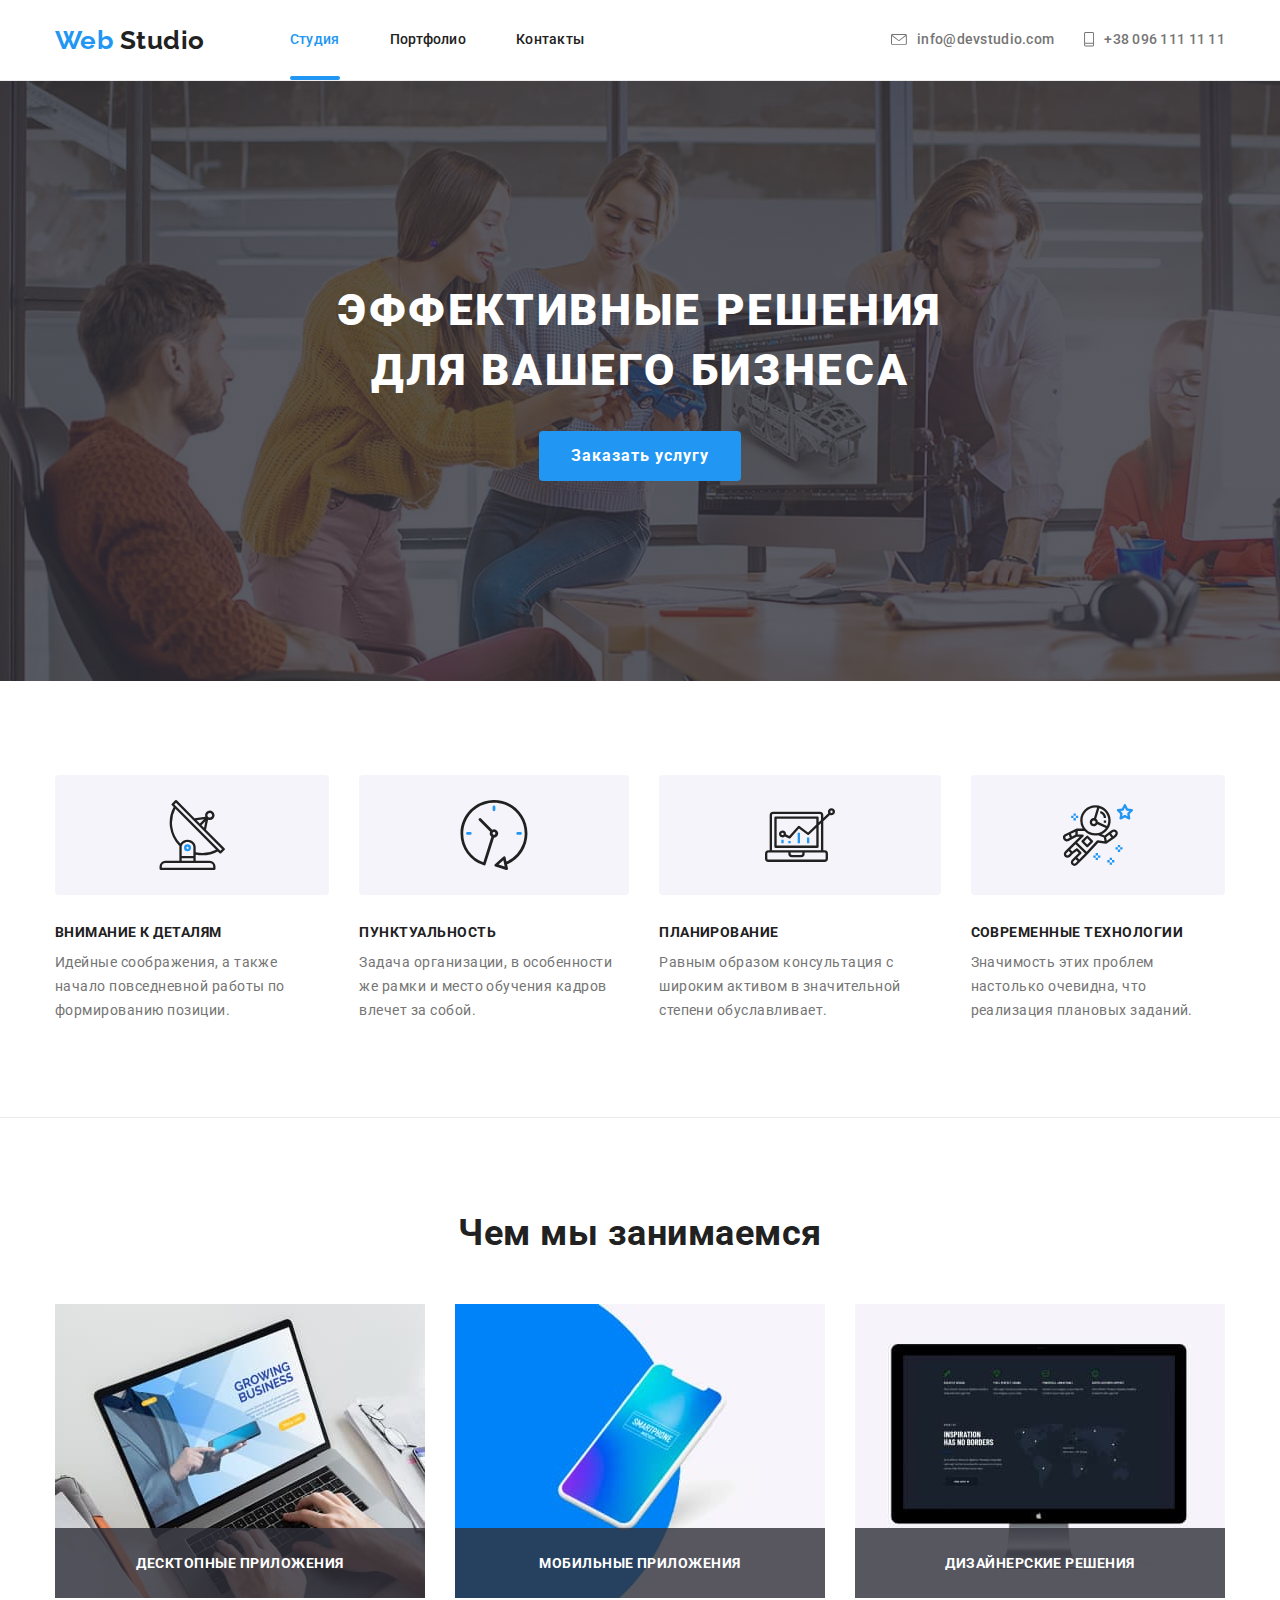
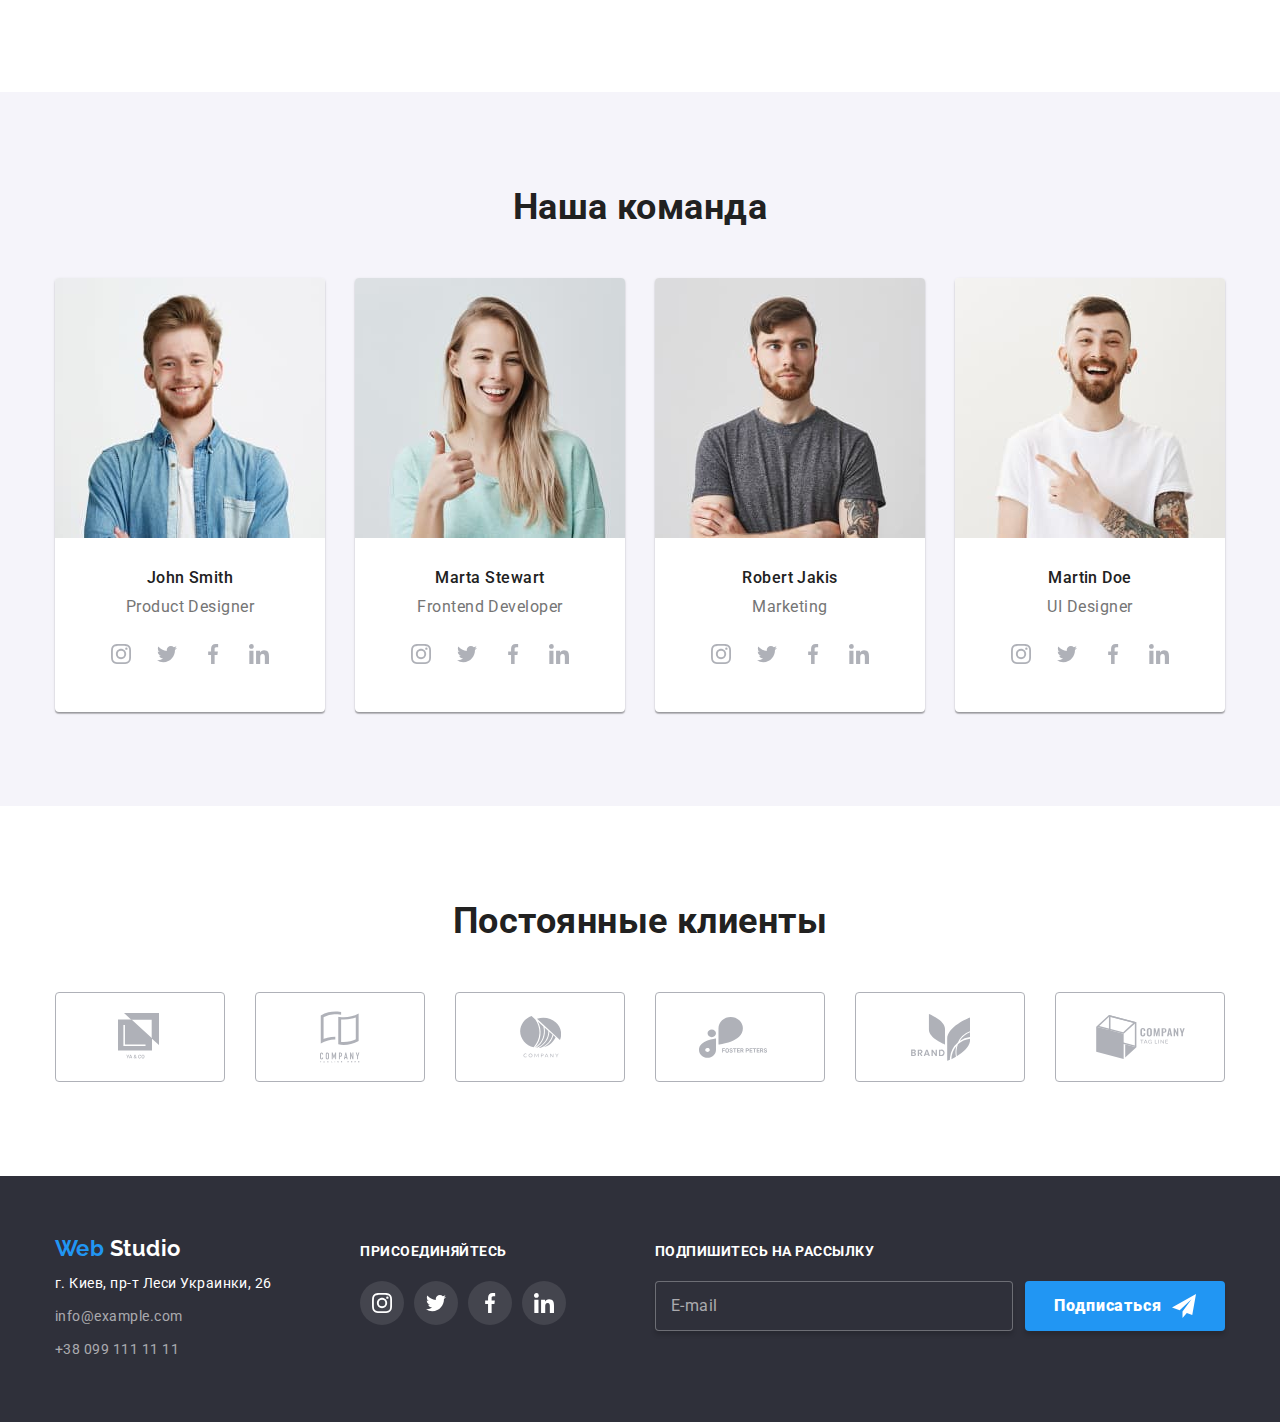
==== index.html @ 070f3ac2 "Клонирование ДЗ 7" ====
<!DOCTYPE html>
<html lang="en">
  <head>
    <meta charset="UTF-8" />
    <meta name="viewport" content="width=device-width, initial-scale=1.0" />
    <title>Студия</title>
    <link
      rel="stylesheet"
      href="https://fonts.googleapis.com/css2?family=Raleway:wght@700&family=Roboto:wght@400;500;700;900&display=swap"
    />
    <link
      rel="stylesheet"
      href="https://cdnjs.cloudflare.com/ajax/libs/modern-normalize/0.6.0/modern-normalize.min.css"
    />
    <link rel="stylesheet" href="./css/main.min.css" />
  </head>

  <body>
    <!-- Шапка сайта -->
    <header class="header-border">
      <div class="container header-links">
        <nav class="header-links">
          <a href="./index.html" class="logo-primery"
            ><span class="logo-web">Web</span> Studio</a
          >
          <ul class="site-nav">
            <li>
              <a href="./index.html" class="current">Студия</a>
            </li>
            <li>
              <a href="./portfolio.html">Портфолио</a>
            </li>
            <li>
              <a href="">Контакты</a>
            </li>
          </ul>
        </nav>
        <address class="main-addr">
          <ul class="main-addr-list">
            <li>
              <a href="mailto:info@devstudio.com">
                <svg width="16px" height="11px">
                  <use href="./img/sprite-svg.svg#email"></use>
                </svg>
                info@devstudio.com</a
              >
            </li>
            <li>
              <a href="tel:+380961111111">
                <svg width="10px" height="15px">
                  <use href="./img/sprite-svg.svg#phone"></use>
                </svg>
                +38 096 111 11 11</a
              >
            </li>
          </ul>
        </address>
      </div>
    </header>

    <!-- Основная инфа -->
    <main>
      <!-- Герой -->
      <section class="hero">
        <div class="container">
          <div class="hero-container">
            <h1 class="hero-title">эффективные решения для вашего бизнеса</h1>
            <button class="hero-button" data-modal-open>Заказать услугу</button>
            <div class="backdrop is-hidden" data-modal>
              <form class="modal">
                <div class="modal-section">
                  <h3 class="modal-title">
                    Оставьте свои данные, мы вам перезвоним
                  </h3>
                  <div class="form-field">
                    <input
                      type="text"
                      name="name"
                      id="name"
                      autocomplete="off"
                      placeholder=" "
                    />
                    <label for="name">Имя</label>
                    <svg width="18px" height="18px">
                      <use href="./img/sprite-svg.svg#name-input"></use>
                    </svg>
                  </div>
                  <div class="form-field">
                    <input
                      type="tel"
                      name="tel"
                      id="tel"
                      autocomplete="off"
                      placeholder=" "
                    />
                    <label for="tel">Телефон</label>
                    <svg width="18px" height="18px">
                      <use href="./img/sprite-svg.svg#phone-input"></use>
                    </svg>
                  </div>
                  <div class="form-field">
                    <input
                      type="email"
                      name="email"
                      id="email"
                      autocomplete="off"
                      placeholder=" "
                    />
                    <label for="email">Почта</label>
                    <svg width="18px" height="18px">
                      <use href="./img/sprite-svg.svg#email-input"></use>
                    </svg>
                  </div>
                  <div class="form-field-textarea">
                    <textarea
                      name="coments"
                      id="coments"
                      cols="30"
                      rows="5"
                      placeholder=" "
                    ></textarea>
                    <label for="coments">Комментарий</label>
                  </div>
                  <div class="form-field form-field-checkbox">
                    <input
                      type="checkbox"
                      name="policy"
                      id="policy"
                      placeholder=" "
                      class="visuallyhidden"
                    />
                    <label for="policy"
                      ><span></span>
                      <p>
                        Соглашаюсь с рассылкой и принимаю
                        <a href="">Условия договора</a>
                      </p>
                    </label>
                  </div>
                  <div class="submit-button-container">
                    <button type="submit">Отправить</button>
                  </div>
                  <div class="close" data-modal-close>
                    <svg width="11px" height="11px">
                      <use href="./img/sprite-svg.svg#close"></use>
                    </svg>
                  </div>
                </div>
              </form>
            </div>
          </div>
        </div>
      </section>

      <!-- Преимущества -->
      <section class="features">
        <div class="container">
          <h2 class="visuallyhidden">Преимущества</h2>
          <ul class="features-list">
            <li>
              <div class="features-blok">
                <svg width="66" height="70">
                  <use href="./img/sprite-svg.svg#vector1"></use>
                </svg>
              </div>
              <h3 class="features-title-h3">Внимание к деталям</h3>
              <p class="features-paragraph">
                Идейные соображения, а также начало повседневной работы по
                формированию позиции.
              </p>
            </li>
            <li>
              <div class="features-blok">
                <svg width="70" height="70">
                  <use href="./img/sprite-svg.svg#vector2"></use>
                </svg>
              </div>
              <h3 class="features-title-h3">Пунктуальность</h3>
              <p class="features-paragraph">
                Задача организации, в особенности же рамки и место обучения
                кадров влечет за собой.
              </p>
            </li>
            <li>
              <div class="features-blok">
                <svg width="70" height="70">
                  <use href="./img/sprite-svg.svg#vector3"></use>
                </svg>
              </div>
              <h3 class="features-title-h3">Планирование</h3>
              <p class="features-paragraph">
                Равным образом консультация с широким активом в значительной
                степени обуславливает.
              </p>
            </li>
            <li>
              <div class="features-blok">
                <svg width="70" height="70">
                  <use href="./img/sprite-svg.svg#vector4"></use>
                </svg>
              </div>
              <h3 class="features-title-h3">Современные технологии</h3>
              <p class="features-paragraph">
                Значимость этих проблем настолько очевидна, что реализация
                плановых заданий.
              </p>
            </li>
          </ul>
        </div>
      </section>

      <!-- Чем мы занимаемся -->
      <section class="our-work">
        <div class="container">
          <h2 class="our-work-title">Чем мы занимаемся</h2>
          <ul class="our-work-list">
            <li>
              <a href="" class="our-work-link"
                ><img
                  src="./img/img1.jpg"
                  alt="Картинка десктопных приложений"
                  width="370"
                  height="294"
                />
                <div class="our-work-description">
                  <p>Десктопные приложения</p>
                </div>
              </a>
            </li>
            <li>
              <a href="" class="our-work-link"
                ><img
                  src="./img/img2.jpg"
                  alt="Картинка мобильных приложений"
                  width="370"
                  height="294"
                />
                <div class="our-work-description">
                  <p>Мобильные приложения</p>
                </div>
              </a>
            </li>
            <li>
              <a href="" class="our-work-link"
                ><img
                  src="./img/img3.jpg"
                  alt="Картинка дизайнерских решений"
                  width="370"
                  height="294"
                />
                <div class="our-work-description">
                  <p>Дизайнерские решения</p>
                </div>
              </a>
            </li>
          </ul>
        </div>
      </section>

      <!-- Наша команда -->
      <section class="our-team">
        <div class="container">
          <h2 class="our-team-title">Наша команда</h2>
          <ul class="our-team-list">
            <li>
              <img
                class="our-team-foto"
                src="./img/john-smith.jpg"
                alt="John Smith foto"
                width="270"
                height="260"
              />
              <p class="our-team-name">John Smith</p>
              <p class="our-team-position">Product Designer</p>
              <ul class="social-networks">
                <div class="social-networks-container">
                  <li>
                    <a href="" aria-label="Ссылка на Instagram">
                      <svg width="20" height="20">
                        <use href="./img/sprite-svg.svg#instagram-logo"></use>
                      </svg>
                    </a>
                  </li>
                  <li>
                    <a href="" aria-label="Ссылка на Twitter">
                      <svg width="20" height="20">
                        <use href="./img/sprite-svg.svg#twitter-logo"></use>
                      </svg>
                    </a>
                  </li>
                  <li>
                    <a href="" aria-label="Ссылка на Facebook"
                      ><svg width="20" height="20">
                        <use href="./img/sprite-svg.svg#facebook-logo"></use>
                      </svg>
                    </a>
                  </li>
                  <li>
                    <a href="" aria-label="Ссылка на LinkedIn"
                      ><svg width="20" height="20">
                        <use href="./img/sprite-svg.svg#linkedin-logo"></use>
                      </svg>
                    </a>
                  </li>
                </div>
              </ul>
            </li>
            <li>
              <img
                class="our-team-foto"
                src="./img/marta-stewart.jpg"
                alt="Marta Stewart foto"
                width="270"
                height="260"
              />
              <p class="our-team-name">Marta Stewart</p>
              <p class="our-team-position">Frontend Developer</p>
              <ul class="social-networks">
                <div class="social-networks-container">
                  <li>
                    <a href="" aria-label="Ссылка на Instagram">
                      <svg width="20" height="20">
                        <use href="./img/sprite-svg.svg#instagram-logo"></use>
                      </svg>
                    </a>
                  </li>
                  <li>
                    <a href="" aria-label="Ссылка на Twitter">
                      <svg width="20" height="20">
                        <use href="./img/sprite-svg.svg#twitter-logo"></use>
                      </svg>
                    </a>
                  </li>
                  <li>
                    <a href="" aria-label="Ссылка на Facebook"
                      ><svg width="20" height="20">
                        <use href="./img/sprite-svg.svg#facebook-logo"></use>
                      </svg>
                    </a>
                  </li>
                  <li>
                    <a href="" aria-label="Ссылка на LinkedIn"
                      ><svg width="20" height="20">
                        <use href="./img/sprite-svg.svg#linkedin-logo"></use>
                      </svg>
                    </a>
                  </li>
                </div>
              </ul>
            </li>
            <li>
              <img
                class="our-team-foto"
                src="./img/robert-jakis.jpg"
                alt="Robert Jakis foto"
                width="270"
                height="260"
              />
              <p class="our-team-name">Robert Jakis</p>
              <p class="our-team-position">Marketing</p>
              <ul class="social-networks">
                <div class="social-networks-container">
                  <li>
                    <a href="" aria-label="Ссылка на Instagram">
                      <svg width="20" height="20">
                        <use href="./img/sprite-svg.svg#instagram-logo"></use>
                      </svg>
                    </a>
                  </li>
                  <li>
                    <a href="" aria-label="Ссылка на Twitter">
                      <svg width="20" height="20">
                        <use href="./img/sprite-svg.svg#twitter-logo"></use>
                      </svg>
                    </a>
                  </li>
                  <li>
                    <a href="" aria-label="Ссылка на Facebook"
                      ><svg width="20" height="20">
                        <use href="./img/sprite-svg.svg#facebook-logo"></use>
                      </svg>
                    </a>
                  </li>
                  <li>
                    <a href="" aria-label="Ссылка на LinkedIn"
                      ><svg width="20" height="20">
                        <use href="./img/sprite-svg.svg#linkedin-logo"></use>
                      </svg>
                    </a>
                  </li>
                </div>
              </ul>
            </li>
            <li>
              <img
                class="our-team-foto"
                src="./img/martin-doe.jpg"
                alt="Martin Doe foto"
                width="270"
                height="260"
              />
              <p class="our-team-name">Martin Doe</p>
              <p class="our-team-position">UI Designer</p>
              <ul class="social-networks">
                <div class="social-networks-container">
                  <li>
                    <a href="" aria-label="Ссылка на Instagram">
                      <svg width="20" height="20">
                        <use href="./img/sprite-svg.svg#instagram-logo"></use>
                      </svg>
                    </a>
                  </li>
                  <li>
                    <a href="" aria-label="Ссылка на Twitter">
                      <svg width="20" height="20">
                        <use href="./img/sprite-svg.svg#twitter-logo"></use>
                      </svg>
                    </a>
                  </li>
                  <li>
                    <a href="" aria-label="Ссылка на Facebook"
                      ><svg width="20" height="20">
                        <use href="./img/sprite-svg.svg#facebook-logo"></use>
                      </svg>
                    </a>
                  </li>
                  <li>
                    <a href="" aria-label="Ссылка на LinkedIn"
                      ><svg width="20" height="20">
                        <use href="./img/sprite-svg.svg#linkedin-logo"></use>
                      </svg>
                    </a>
                  </li>
                </div>
              </ul>
            </li>
          </ul>
        </div>
      </section>

      <!-- Постоянные клиенты -->
      <section class="clients">
        <div class="container">
          <h2 class="clients-title">Постоянные клиенты</h2>
          <ul class="clients-list">
            <li>
              <a href="">
                <svg width="45" height="48">
                  <use href="./img/sprite-svg.svg#logo1"></use>
                </svg>
              </a>
            </li>

            <li>
              <a href="">
                <svg width="40" height="52">
                  <use href="./img/sprite-svg.svg#logo2"></use>
                </svg>
              </a>
            </li>

            <li>
              <a href="">
                <svg width="41" height="42">
                  <use href="./img/sprite-svg.svg#logo3"></use>
                </svg>
              </a>
            </li>

            <li>
              <a href="">
                <svg width="82" height="41">
                  <use href="./img/sprite-svg.svg#logo4"></use>
                </svg>
              </a>
            </li>

            <li>
              <a href="">
                <svg width="59" height="47">
                  <use href="./img/sprite-svg.svg#logo5"></use>
                </svg>
              </a>
            </li>

            <li>
              <a href="">
                <svg width="89" height="45">
                  <use href="./img/sprite-svg.svg#logo6"></use>
                </svg>
              </a>
            </li>
          </ul>
        </div>
      </section>
    </main>

    <!-- Футер сайта -->
    <footer>
      <div class="container">
        <div class="footer-container">
          <div>
            <a href="./index.html" class="logo-secondary logo-margin"
              ><span class="logo-web">Web</span> Studio</a
            >
            <address class="footer-address">
              <a
                href="https://goo.gl/maps/tPkDzDL7LACH9RPQ9"
                target="_blank"
                class="addr-map"
                >г. Киев, пр-т Леси Украинки, 26</a
              >
              <a href="mailto:info@example.com" class="addr-email"
                >info@example.com</a
              >
              <a href="tel:+380991111111" class="addr-phone"
                >+38 099 111 11 11</a
              >
            </address>
          </div>
          <div>
            <h3 class="follow-title">присоединяйтесь</h3>
            <ul class="social-networks">
              <div class="social-networks-links">
                <li>
                  <a href="" aria-label="Ссылка на Instagram">
                    <svg width="20" height="20">
                      <use href="./img/sprite-svg.svg#instagram-logo"></use>
                    </svg>
                  </a>
                </li>
                <li>
                  <a href="" aria-label="Ссылка на Twitter">
                    <svg width="20" height="20">
                      <use href="./img/sprite-svg.svg#twitter-logo"></use>
                    </svg>
                  </a>
                </li>
                <li>
                  <a href="" aria-label="Ссылка на Facebook"
                    ><svg width="20" height="20">
                      <use href="./img/sprite-svg.svg#facebook-logo"></use>
                    </svg>
                  </a>
                </li>
                <li>
                  <a href="" aria-label="Ссылка на LinkedIn"
                    ><svg width="20" height="20">
                      <use href="./img/sprite-svg.svg#linkedin-logo"></use>
                    </svg>
                  </a>
                </li>
              </div>
            </ul>
          </div>
          <div>
            <h3 class="follow-title">Подпишитесь на рассылку</h3>
            <form class="follow-container">
              <input
                type="email"
                name="follow-email"
                id="follow-email"
                class="enter-e-mail"
                placeholder=" "
              />
              <label for="follow-email">E-mail</label>
              <button type="submit" class="follow-button">
                <span class="follow-button-text">Подписаться</span>
                <svg width="24" height="24">
                  <use href="./img/sprite-svg.svg#sending"></use>
                </svg>
              </button>
            </form>
          </div>
        </div>
      </div>
    </footer>
    <script src="./js/modal.js"></script>
  </body>
</html>
---- css/main.min.css ----
.visuallyhidden{position:absolute;overflow:hidden;clip:rect(0 0 0 0);height:1px;width:1px;margin:-1px;padding:0;border:0}.site-nav,.main-addr-list,.form-field-checkbox p,.features-list,.features-paragraph,.our-work-list,.our-work-description p,.our-team-list,.social-networks,.clients-list,.projects-list,.project-type,.follow-button{margin:0px;padding:0px}body{background-color:#fff;color:#212121;font-family:Roboto,sans-serif;letter-spacing:0.03em}ul{list-style:none}a{display:block;text-decoration:none;color:#212121}img{display:block;max-width:100%;height:auto}h2{text-align:center;font-weight:700;font-size:36px;line-height:1.17}button{cursor:pointer}footer{padding:60px 0px 60px;background-color:#2f303a}.container{width:1200px;margin:0px auto;padding:0px 15px}.is-hidden{opacity:0;pointer-events:none}.current::after{content:'';display:block;margin-top:28px;height:4px;background-color:#2196f3;border-radius:2px}.footer-container{display:-webkit-box;display:-ms-flexbox;display:flex;-webkit-box-pack:justify;-ms-flex-pack:justify;justify-content:space-between;-webkit-box-align:baseline;-ms-flex-align:baseline;align-items:baseline}.header-border{border-bottom:1px solid #ececec}.header-links{display:-webkit-box;display:-ms-flexbox;display:flex;-webkit-box-align:center;-ms-flex-align:center;align-items:center}.logo-primery,.logo-secondary{font-family:Raleway,sans-serif;font-weight:700}.logo-primery{margin-right:85px;font-size:26px;line-height:1.19}.logo-secondary{font-size:22px;line-height:1.18;color:#fff}.logo-web{color:#2196f3}.logo-margin{display:inline-block;margin-bottom:10px}.site-nav{display:-webkit-box;display:-ms-flexbox;display:flex}.site-nav>li{padding:0px;font-weight:500;font-size:14px;line-height:1.14;letter-spacing:0.02em}.site-nav>li:not(:last-child){margin-right:50px}.site-nav a{-webkit-transition:color 250ms cubic-bezier(0.4, 0, 0.2, 1);transition:color 250ms cubic-bezier(0.4, 0, 0.2, 1)}.site-nav a:hover,.site-nav a:focus{color:#2196f3}.site-nav>li a{padding:32px 0px}.site-nav .current{padding-bottom:0px;color:#2196f3}.main-addr{margin-left:auto}.main-addr-list{display:-webkit-box;display:-ms-flexbox;display:flex}.main-addr-list li:not(:last-child){margin-right:30px}.main-addr a{display:-webkit-box;display:-ms-flexbox;display:flex;-webkit-box-align:center;-ms-flex-align:center;align-items:center;color:#757575;font-style:normal;font-weight:500;font-size:14px;line-height:1.14;letter-spacing:0.02em;-webkit-transition:color 250ms cubic-bezier(0.4, 0, 0.2, 1);transition:color 250ms cubic-bezier(0.4, 0, 0.2, 1)}.main-addr a:hover,.main-addr a:focus{color:#2196f3}.main-addr svg{margin-right:10px;fill:#757575;-webkit-transition:fill 250ms cubic-bezier(0.4, 0, 0.2, 1);transition:fill 250ms cubic-bezier(0.4, 0, 0.2, 1)}.main-addr a:hover>svg,.main-addr a:focus>svg{color:#2196f3;fill:#2196f3}.hero{max-width:1600px;height:600px;margin:0px auto;background-image:-webkit-gradient(linear, left top, left bottom, from(rgba(47,48,58,0.8)), to(rgba(47,48,58,0.8))),url(../img/hero.jpg);background-image:linear-gradient(rgba(47,48,58,0.8), rgba(47,48,58,0.8)),url(../img/hero.jpg);color:#fff}.hero-container{width:646px;margin:0px auto;padding:200px 0px;text-align:center}.hero-title{margin:0px 0px 30px;font-weight:900;font-size:44px;line-height:1.36;letter-spacing:0.06em;text-transform:uppercase}.hero-button{display:inline-block;min-width:200px;padding:10px 32px;border-style:none;background-color:#2196f3;border-radius:4px;color:#fff;font-weight:700;font-size:16px;line-height:1.87;letter-spacing:0.06em}.backdrop{position:fixed;top:0;left:0;z-index:999;width:100%;height:100%;background:rgba(0,0,0,0.2);-webkit-transition:opacity 250ms cubic-bezier(0.4, 0, 0.2, 1);transition:opacity 250ms cubic-bezier(0.4, 0, 0.2, 1)}.modal{position:absolute;top:50%;left:50%;-webkit-transform:translate(-50%, -50%) scale(1);transform:translate(-50%, -50%) scale(1);background:#fff;-webkit-box-shadow:0px 2px 1px rgba(0,0,0,0.2),0px 1px 1px rgba(0,0,0,0.14),0px 1px 3px rgba(0,0,0,0.12);box-shadow:0px 2px 1px rgba(0,0,0,0.2),0px 1px 1px rgba(0,0,0,0.14),0px 1px 3px rgba(0,0,0,0.12);border-radius:4px;font-size:14px;line-height:1.14;letter-spacing:0.01em;color:#757575;-webkit-transition:-webkit-transform 250ms cubic-bezier(0.4, 0, 0.2, 1);transition:-webkit-transform 250ms cubic-bezier(0.4, 0, 0.2, 1);transition:transform 250ms cubic-bezier(0.4, 0, 0.2, 1);transition:transform 250ms cubic-bezier(0.4, 0, 0.2, 1), -webkit-transform 250ms cubic-bezier(0.4, 0, 0.2, 1)}.backdrop.is-hidden .modal{-webkit-transform:translate(-50%, -50%) scale(2);transform:translate(-50%, -50%) scale(2)}.submit-button-container{display:-webkit-box;display:-ms-flexbox;display:flex;-webkit-box-pack:center;-ms-flex-pack:center;justify-content:center}.submit-button-container>button{width:200px;height:50px;padding:0px;background-color:#2196f3;border-style:none;-webkit-box-shadow:0px 4px 4px rgba(0,0,0,0.15);box-shadow:0px 4px 4px rgba(0,0,0,0.15);border-radius:4px;font-weight:700;font-size:16px;line-height:1.87;letter-spacing:0.06em;color:#fff;-webkit-transition:background-color 250ms cubic-bezier(0.4, 0, 0.2, 1);transition:background-color 250ms cubic-bezier(0.4, 0, 0.2, 1)}.submit-button-container>button:hover,.submit-button-container>button:focus{background-color:#188ce8}.close{position:absolute;top:8px;right:8px;display:-webkit-box;display:-ms-flexbox;display:flex;-webkit-box-pack:center;-ms-flex-pack:center;justify-content:center;-webkit-box-align:center;-ms-flex-align:center;align-items:center;width:30px;height:30px;background-color:#fff;border:1px solid rgba(0,0,0,0.1);border-radius:50%;cursor:pointer}.close svg{-webkit-transition:fill 250ms cubic-bezier(0.4, 0, 0.2, 1);transition:fill 250ms cubic-bezier(0.4, 0, 0.2, 1)}.close:hover svg,.close:focus svg{fill:#2196f3}.modal-section{padding:40px}.modal-title{margin:0px 0px 30px;font-weight:700;font-size:20px;line-height:23px;text-align:center;letter-spacing:0.03em;color:#212121}.form-field,.form-field-textarea{position:relative;margin-bottom:28px}.form-field input[type='text'],.form-field-textarea input[type='text'],.form-field input[type='tel'],.form-field-textarea input[type='tel'],.form-field input[type='email'],.form-field-textarea input[type='email'],.form-field textarea,.form-field-textarea textarea{width:100%;padding:12px 42px;border:1px solid rgba(33,33,33,0.2);border-radius:4px;outline:none;-webkit-transition:border-color 250ms cubic-bezier(0.4, 0, 0.2, 1);transition:border-color 250ms cubic-bezier(0.4, 0, 0.2, 1)}.form-field textarea,.form-field-textarea textarea{padding:12px 16px;resize:none}.form-field label[for='name'],.form-field-textarea label[for='name'],.form-field label[for='tel'],.form-field-textarea label[for='tel'],.form-field label[for='email'],.form-field-textarea label[for='email']{position:absolute;top:50%;left:42px;-webkit-transform:translateY(-50%);transform:translateY(-50%);-webkit-transition:color 250ms cubic-bezier(0.4, 0, 0.2, 1),font-size 250ms cubic-bezier(0.4, 0, 0.2, 1),line-height 250ms cubic-bezier(0.4, 0, 0.2, 1),-webkit-transform 250ms cubic-bezier(0.4, 0, 0.2, 1);transition:color 250ms cubic-bezier(0.4, 0, 0.2, 1),font-size 250ms cubic-bezier(0.4, 0, 0.2, 1),line-height 250ms cubic-bezier(0.4, 0, 0.2, 1),-webkit-transform 250ms cubic-bezier(0.4, 0, 0.2, 1);transition:transform 250ms cubic-bezier(0.4, 0, 0.2, 1),color 250ms cubic-bezier(0.4, 0, 0.2, 1),font-size 250ms cubic-bezier(0.4, 0, 0.2, 1),line-height 250ms cubic-bezier(0.4, 0, 0.2, 1);transition:transform 250ms cubic-bezier(0.4, 0, 0.2, 1),color 250ms cubic-bezier(0.4, 0, 0.2, 1),font-size 250ms cubic-bezier(0.4, 0, 0.2, 1),line-height 250ms cubic-bezier(0.4, 0, 0.2, 1),-webkit-transform 250ms cubic-bezier(0.4, 0, 0.2, 1);cursor:text}.form-field svg,.form-field-textarea svg{position:absolute;top:50%;left:16px;-webkit-transform:translateY(-50%);transform:translateY(-50%);fill:#212121;-webkit-transition:fill 250ms cubic-bezier(0.4, 0, 0.2, 1);transition:fill 250ms cubic-bezier(0.4, 0, 0.2, 1)}.form-field,.form-field-textarea{position:relative;margin-bottom:28px}.form-field input[type='text'],.form-field-textarea input[type='text'],.form-field input[type='tel'],.form-field-textarea input[type='tel'],.form-field input[type='email'],.form-field-textarea input[type='email'],.form-field textarea,.form-field-textarea textarea{width:100%;padding:12px 42px;border:1px solid rgba(33,33,33,0.2);border-radius:4px;outline:none;-webkit-transition:border-color 250ms cubic-bezier(0.4, 0, 0.2, 1);transition:border-color 250ms cubic-bezier(0.4, 0, 0.2, 1)}.form-field input[type='text']:focus,.form-field-textarea input[type='text']:focus,.form-field input[type='tel']:focus,.form-field-textarea input[type='tel']:focus,.form-field input[type='email']:focus,.form-field-textarea input[type='email']:focus,.form-field textarea:focus,.form-field-textarea textarea:focus{border-color:#2196f3}.form-field textarea,.form-field-textarea textarea{padding:12px 16px;resize:none}.form-field label[for='name'],.form-field-textarea label[for='name'],.form-field label[for='tel'],.form-field-textarea label[for='tel'],.form-field label[for='email'],.form-field-textarea label[for='email']{position:absolute;top:50%;left:42px;-webkit-transform:translateY(-50%);transform:translateY(-50%);-webkit-transition:color 250ms cubic-bezier(0.4, 0, 0.2, 1),font-size 250ms cubic-bezier(0.4, 0, 0.2, 1),line-height 250ms cubic-bezier(0.4, 0, 0.2, 1),-webkit-transform 250ms cubic-bezier(0.4, 0, 0.2, 1);transition:color 250ms cubic-bezier(0.4, 0, 0.2, 1),font-size 250ms cubic-bezier(0.4, 0, 0.2, 1),line-height 250ms cubic-bezier(0.4, 0, 0.2, 1),-webkit-transform 250ms cubic-bezier(0.4, 0, 0.2, 1);transition:transform 250ms cubic-bezier(0.4, 0, 0.2, 1),color 250ms cubic-bezier(0.4, 0, 0.2, 1),font-size 250ms cubic-bezier(0.4, 0, 0.2, 1),line-height 250ms cubic-bezier(0.4, 0, 0.2, 1);transition:transform 250ms cubic-bezier(0.4, 0, 0.2, 1),color 250ms cubic-bezier(0.4, 0, 0.2, 1),font-size 250ms cubic-bezier(0.4, 0, 0.2, 1),line-height 250ms cubic-bezier(0.4, 0, 0.2, 1),-webkit-transform 250ms cubic-bezier(0.4, 0, 0.2, 1);cursor:text}.form-field svg,.form-field-textarea svg{position:absolute;top:50%;left:16px;-webkit-transform:translateY(-50%);transform:translateY(-50%);fill:#212121;-webkit-transition:fill 250ms cubic-bezier(0.4, 0, 0.2, 1);transition:fill 250ms cubic-bezier(0.4, 0, 0.2, 1)}.form-field input:focus+label,.form-field-textarea input:focus+label,.form-field input:not(:placeholder-shown)+label,.form-field-textarea input:not(:placeholder-shown)+label{-webkit-transform:translate(-26px, -40px);transform:translate(-26px, -40px);font-size:12px;line-height:1.17;color:#2196f3;cursor:default}.form-field input:focus ~ svg,.form-field-textarea input:focus ~ svg,.form-field input:not(:placeholder-shown) ~ svg,.form-field-textarea input:not(:placeholder-shown) ~ svg{fill:#2196f3}.form-field-textarea{margin-bottom:20px}.form-field-textarea label{position:absolute;top:10px;left:16px;-webkit-transform:translateY(0px);transform:translateY(0px);-webkit-transition:-webkit-transform 250ms cubic-bezier(0.4, 0, 0.2, 1);transition:-webkit-transform 250ms cubic-bezier(0.4, 0, 0.2, 1);transition:transform 250ms cubic-bezier(0.4, 0, 0.2, 1);transition:transform 250ms cubic-bezier(0.4, 0, 0.2, 1), -webkit-transform 250ms cubic-bezier(0.4, 0, 0.2, 1);cursor:text}.form-field textarea:focus+label,.form-field-textarea textarea:focus+label,.form-field textarea:not(:placeholder-shown)+label,.form-field-textarea textarea:not(:placeholder-shown)+label{-webkit-transform:translateY(-30px);transform:translateY(-30px);font-size:12px;line-height:1.17;color:#2196f3;cursor:default}.form-field.form-field-checkbox label[for='policy'],.form-field-checkbox.form-field-textarea label[for='policy']{-webkit-transform:translate(0px, 0px);transform:translate(0px, 0px);display:-webkit-box;display:-ms-flexbox;display:flex;-webkit-box-align:center;-ms-flex-align:center;align-items:center;font-size:14px;line-height:1.71;letter-spacing:0.03em;color:#757575}.form-field-checkbox a{display:inline;text-decoration:underline;color:#2196f3}.form-field-checkbox span{width:15px;height:15px;margin-right:8px;border:2px solid black;border-radius:2px}.form-field-checkbox input:checked+label>span{background-color:#2196f3;background-image:url(../img/icon-check.svg);background-size:contain;background-origin:border-box;border-color:transparent}.features{padding:94px 0px;border-bottom:1px solid #ececec}.features-title-h3{margin:0px 0px 10px;font-weight:700;font-size:14px;line-height:1.14;text-transform:uppercase}.features-list{display:-webkit-box;display:-ms-flexbox;display:flex}.features-list li{width:calc((100%-30 * 3) / 4)}.features-list li:not(:last-child){margin-right:30px}.features-blok{display:-webkit-box;display:-ms-flexbox;display:flex;-webkit-box-pack:center;-ms-flex-pack:center;justify-content:center;-webkit-box-align:center;-ms-flex-align:center;align-items:center;height:120px;margin-bottom:30px;background:#f5f4fa;border-radius:4px}.features-paragraph{color:#757575;font-size:14px;line-height:1.71}.our-work{padding:94px 0px}.our-work-title{margin:0px 0px 50px}.our-work-list{display:-webkit-box;display:-ms-flexbox;display:flex}.our-work-list li{width:calc((100%-30 * 3) / 3)}.our-work-list li:not(:last-child){margin-right:30px}.our-work-link{position:relative;text-align:center}.our-work-description{position:absolute;bottom:0;display:-webkit-box;display:-ms-flexbox;display:flex;-webkit-box-pack:center;-ms-flex-pack:center;justify-content:center;-webkit-box-align:center;-ms-flex-align:center;align-items:center;width:370px;height:70px;background:rgba(47,48,58,0.8);color:#fff;font-weight:700;font-size:14px;text-transform:uppercase}.our-team{margin:0px;padding:94px 0px;background:#f5f4fa}.our-team .our-team-position{color:#757575;font-weight:400}.our-team p{font-weight:500;font-size:16px;line-height:1.19;text-align:center}.our-team-title{margin:0px 0px 50px;padding:0px}.our-team-list{display:-webkit-box;display:-ms-flexbox;display:flex}.our-team-list>li{width:calc((100%-30 * 3) / 4);padding-bottom:36px;background-color:#fff;-webkit-box-shadow:0px 2px 1px rgba(0,0,0,0.2),0px 1px 1px rgba(0,0,0,0.14),0px 1px 3px rgba(0,0,0,0.12);box-shadow:0px 2px 1px rgba(0,0,0,0.2),0px 1px 1px rgba(0,0,0,0.14),0px 1px 3px rgba(0,0,0,0.12);border-radius:4px;overflow:hidden}.our-team-list>li:not(:last-child){margin-right:30px}.our-team-foto{margin-bottom:30px}.our-team-name{margin:0px 0px 10px}.our-team-position{margin:0px 0px 16px}.social-networks svg{fill:#afb1b8;-webkit-transition:fill 250ms cubic-bezier(0.4, 0, 0.2, 1);transition:fill 250ms cubic-bezier(0.4, 0, 0.2, 1)}.social-networks a{-webkit-transition:background 250ms cubic-bezier(0.4, 0, 0.2, 1);transition:background 250ms cubic-bezier(0.4, 0, 0.2, 1)}.social-networks a:hover,.social-networks a:focus{background:#2196f3}.social-networks-container{display:-webkit-box;display:-ms-flexbox;display:flex;-webkit-box-pack:justify;-ms-flex-pack:justify;justify-content:space-between;margin:0px 44px}.social-networks-container a{display:-webkit-box;display:-ms-flexbox;display:flex;-webkit-box-pack:center;-ms-flex-pack:center;justify-content:center;-webkit-box-align:center;-ms-flex-align:center;align-items:center;width:44px;height:44px;background:#fff;border-radius:50%}.social-networks a:hover>svg,.social-networks a:focus>svg{fill:#fff}.clients{margin:0px;padding:94px 0px}.clients-title{margin:0px 0px 50px}.clients-list{display:-webkit-box;display:-ms-flexbox;display:flex}.clients-list li:not(:last-child){margin-right:30px}.clients-list a{display:-webkit-box;display:-ms-flexbox;display:flex;-webkit-box-pack:center;-ms-flex-pack:center;justify-content:center;-webkit-box-align:center;-ms-flex-align:center;align-items:center;width:170px;height:90px;border:1px solid #afb1b8;border-radius:4px;-webkit-transition:border 250ms cubic-bezier(0.4, 0, 0.2, 1);transition:border 250ms cubic-bezier(0.4, 0, 0.2, 1)}.clients-list a:hover,.clients-list a:focus{border:1px solid #2196f3}.clients-list svg{fill:#afb1b8;-webkit-transition:fill 250ms cubic-bezier(0.4, 0, 0.2, 1);transition:fill 250ms cubic-bezier(0.4, 0, 0.2, 1)}.clients-list a:hover>svg,.clients-list a:focus>svg{fill:#2196f3}.main-portofolio{padding:94px 0px}.projects-list{display:-webkit-box;display:-ms-flexbox;display:flex;-ms-flex-wrap:wrap;flex-wrap:wrap}.projects-list-item{display:-webkit-box;display:-ms-flexbox;display:flex;width:370px;-webkit-transition:all 250ms cubic-bezier(0.4, 0, 0.2, 1);transition:all 250ms cubic-bezier(0.4, 0, 0.2, 1)}.projects-list-item:hover,.projects-list-item:focus{-webkit-box-shadow:1px 4px 6px rgba(0,0,0,0.16),0px 4px 4px rgba(0,0,0,0.06),0px 1px 1px rgba(0,0,0,0.12);box-shadow:1px 4px 6px rgba(0,0,0,0.16),0px 4px 4px rgba(0,0,0,0.06),0px 1px 1px rgba(0,0,0,0.12);border-bottom-right-radius:5px;border-bottom-left-radius:5px}.projects-list-item:not(:nth-child(3n)){margin-right:30px}.projects-list-item:not(:nth-last-child(-n+3)){margin-bottom:30px}.projects-list-content{padding:20px 24px;border:1px solid #eeeeee;border-bottom-right-radius:5px;border-bottom-left-radius:5px;border-top:none}.project-title{margin:0px 0px 4px;font-weight:700;font-size:18px;line-height:2;letter-spacing:0.06em}.project-type{color:#757575;font-weight:400;font-size:16px;line-height:1.87}.overlay{position:relative;overflow:hidden}.project-description{position:absolute;display:-webkit-box;display:-ms-flexbox;display:flex;-webkit-box-pack:center;-ms-flex-pack:center;justify-content:center;-webkit-box-align:center;-ms-flex-align:center;align-items:center;width:370px;height:294px;margin:0px;padding:0px 24px;color:#fff;background:rgba(33,150,243,0.9);font-weight:400;font-size:18px;line-height:1.56;-webkit-transition:-webkit-transform 250ms cubic-bezier(0.4, 0, 0.2, 1);transition:-webkit-transform 250ms cubic-bezier(0.4, 0, 0.2, 1);transition:transform 250ms cubic-bezier(0.4, 0, 0.2, 1);transition:transform 250ms cubic-bezier(0.4, 0, 0.2, 1), -webkit-transform 250ms cubic-bezier(0.4, 0, 0.2, 1)}.projects-list-item:hover .project-description,.projects-list-item:focus .project-description{-webkit-transform:translateY(-100%);transform:translateY(-100%)}.button-list{display:-webkit-box;display:-ms-flexbox;display:flex;-webkit-box-pack:center;-ms-flex-pack:center;justify-content:center;margin:0px 0px 50px;padding:0px}.button-list li:not(:last-child){margin-right:8px}.portfolio-button{padding:6px 22px;color:#212121;font-weight:500;font-size:16px;line-height:1.63;border-radius:4px;border-width:0px;background-color:#f5f4fa;-webkit-transition:all 250ms cubic-bezier(0.4, 0, 0.2, 1);transition:all 250ms cubic-bezier(0.4, 0, 0.2, 1)}.portfolio-button:hover,.portfolio-button:focus{background-color:#2196f3;color:#fff}.follow-title{margin:0px 0px 21px;color:#fff;font-weight:700;font-size:14px;line-height:1.14;text-transform:uppercase}.follow-container{position:relative;display:-webkit-box;display:-ms-flexbox;display:flex;-webkit-box-align:center;-ms-flex-align:center;align-items:center}.follow-container label{position:absolute;left:16px;font-size:16px;line-height:1.25;letter-spacing:0.03em;color:rgba(255,255,255,0.6);cursor:text;-webkit-transition:color 250ms cubic-bezier(0.4, 0, 0.2, 1),-webkit-transform 250ms cubic-bezier(0.4, 0, 0.2, 1);transition:color 250ms cubic-bezier(0.4, 0, 0.2, 1),-webkit-transform 250ms cubic-bezier(0.4, 0, 0.2, 1);transition:transform 250ms cubic-bezier(0.4, 0, 0.2, 1),color 250ms cubic-bezier(0.4, 0, 0.2, 1);transition:transform 250ms cubic-bezier(0.4, 0, 0.2, 1),color 250ms cubic-bezier(0.4, 0, 0.2, 1),-webkit-transform 250ms cubic-bezier(0.4, 0, 0.2, 1)}.follow-container input{-webkit-transition:border-color 250ms cubic-bezier(0.4, 0, 0.2, 1);transition:border-color 250ms cubic-bezier(0.4, 0, 0.2, 1)}.follow-container input:focus{border-color:#2196f3;outline:none}.follow-container input:focus+label,.follow-container input:not(:placeholder-shown)+label{-webkit-transform:translateY(-35px);transform:translateY(-35px);color:#2196f3;cursor:default}.enter-e-mail{display:block;width:358px;height:50px;margin-right:12px;padding:15px 0px 15px 16px;background:#2f303a;border:1px solid rgba(255,255,255,0.3);-webkit-box-shadow:0px 4px 4px rgba(0,0,0,0.15);box-shadow:0px 4px 4px rgba(0,0,0,0.15);border-radius:4px;font-weight:400;font-size:16px;line-height:1.87;color:#fff}.follow-button{display:-webkit-box;display:-ms-flexbox;display:flex;-webkit-box-pack:center;-ms-flex-pack:center;justify-content:center;-webkit-box-align:center;-ms-flex-align:center;align-items:center;min-width:200px;height:50px;-webkit-box-shadow:0px 4px 4px rgba(0,0,0,0.15);box-shadow:0px 4px 4px rgba(0,0,0,0.15);border-radius:4px;border-width:0px;background-color:#2196f3;color:#fff;font-weight:900;font-size:16px;line-height:1.87;letter-spacing:0.06em}.follow-button-text{margin-right:10px}.social-networks-links{display:-webkit-box;display:-ms-flexbox;display:flex}.social-networks-links svg{fill:#fff}.social-networks-links a{display:-webkit-box;display:-ms-flexbox;display:flex;-webkit-box-pack:center;-ms-flex-pack:center;justify-content:center;-webkit-box-align:center;-ms-flex-align:center;align-items:center;width:44px;height:44px;background:rgba(255,255,255,0.1);border-radius:50%;-webkit-transition:background 250ms cubic-bezier(0.4, 0, 0.2, 1);transition:background 250ms cubic-bezier(0.4, 0, 0.2, 1)}.social-networks-links li:not(:last-child){margin-right:10px}.footer-address>a{font-style:normal;font-size:14px;line-height:1.71;color:rgba(255,255,255,0.6)}.footer-address>a:not(:last-child){margin-bottom:9px}.footer-address>.addr-map{color:#fff}
/*# sourceMappingURL=main.min.css.map */
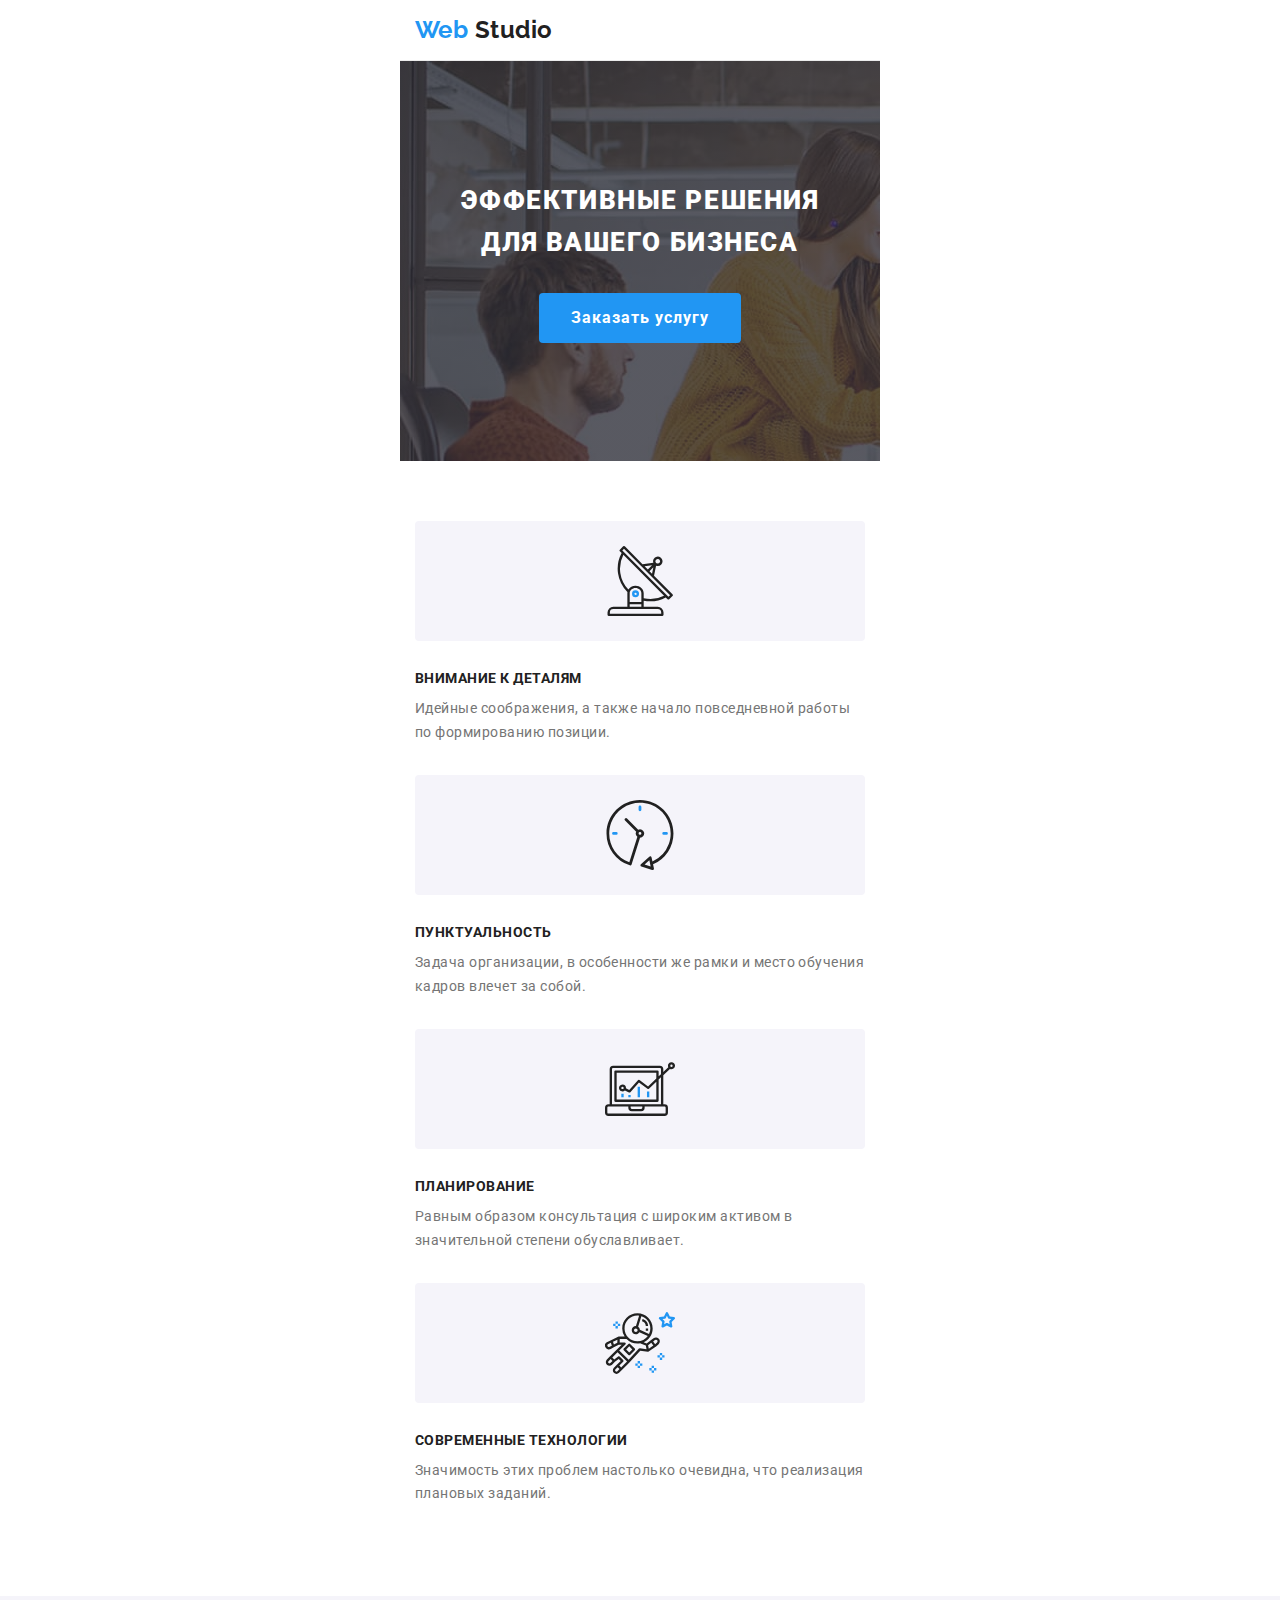
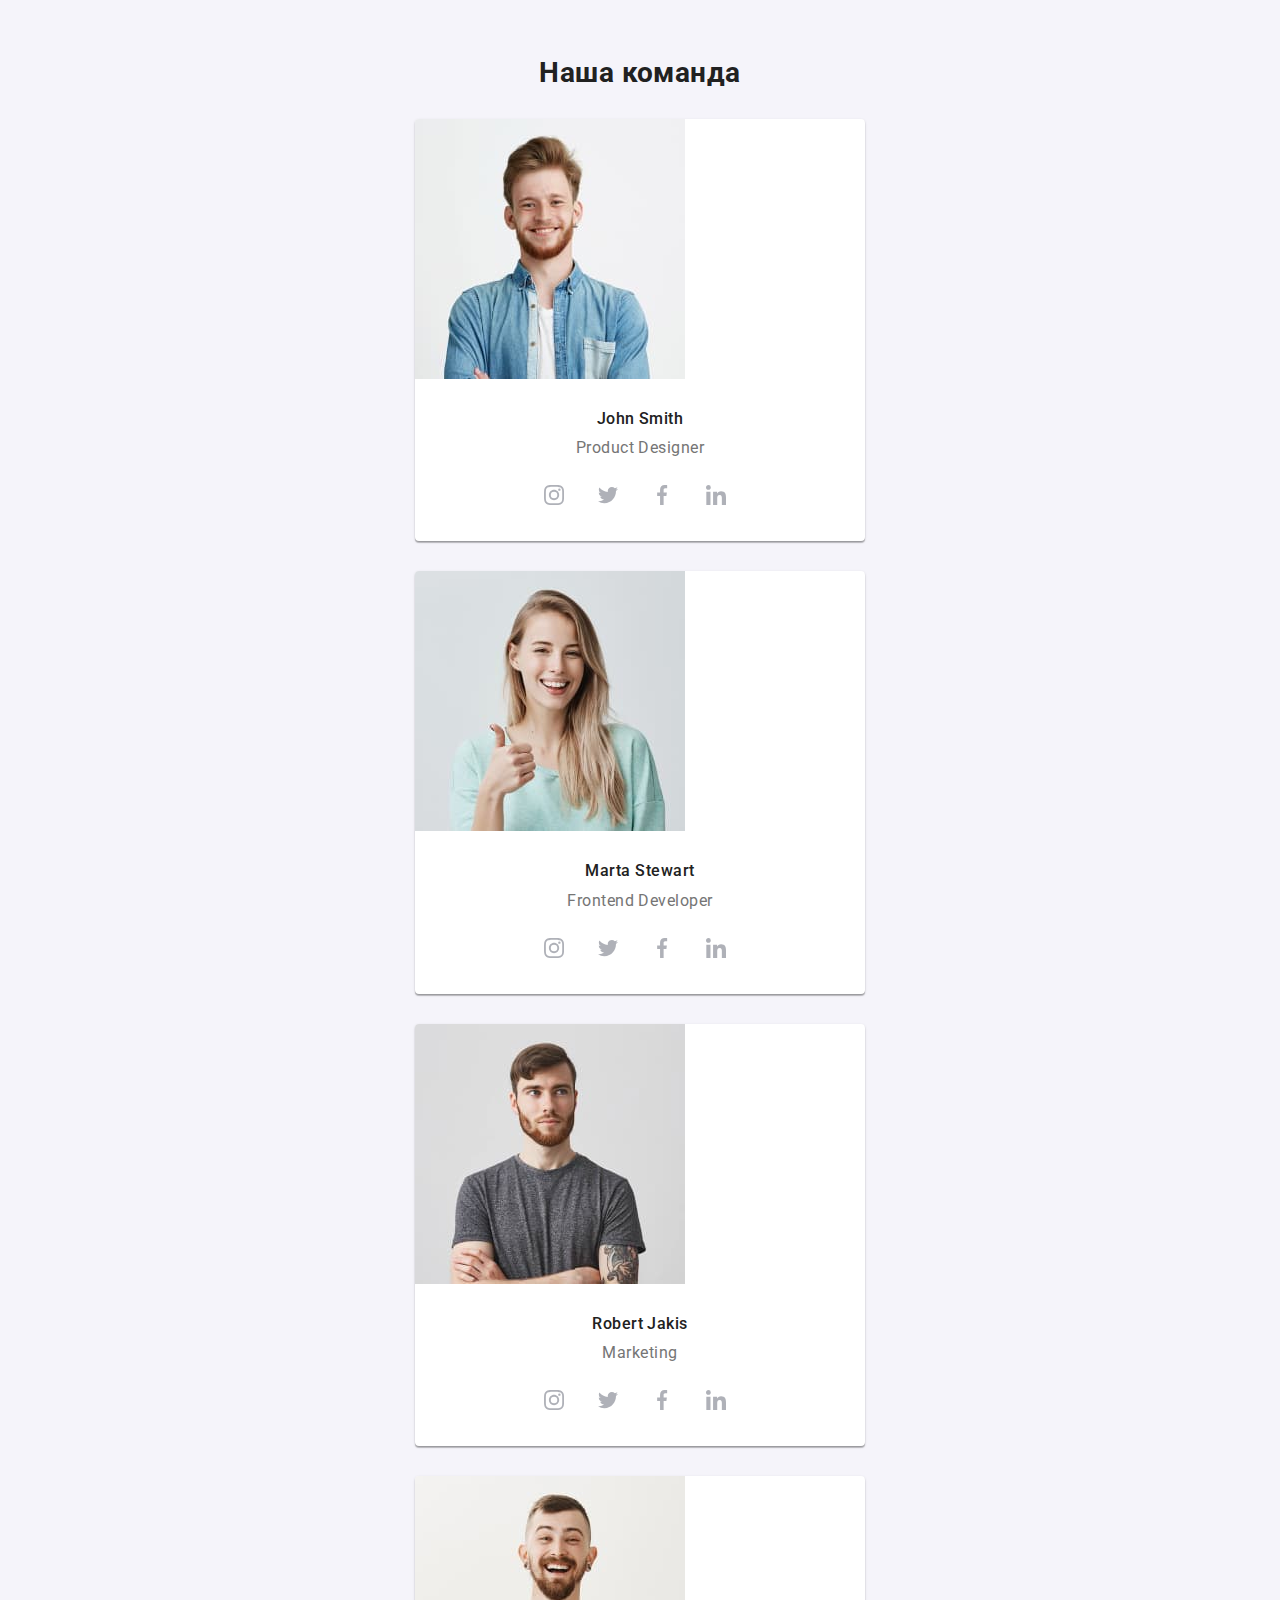
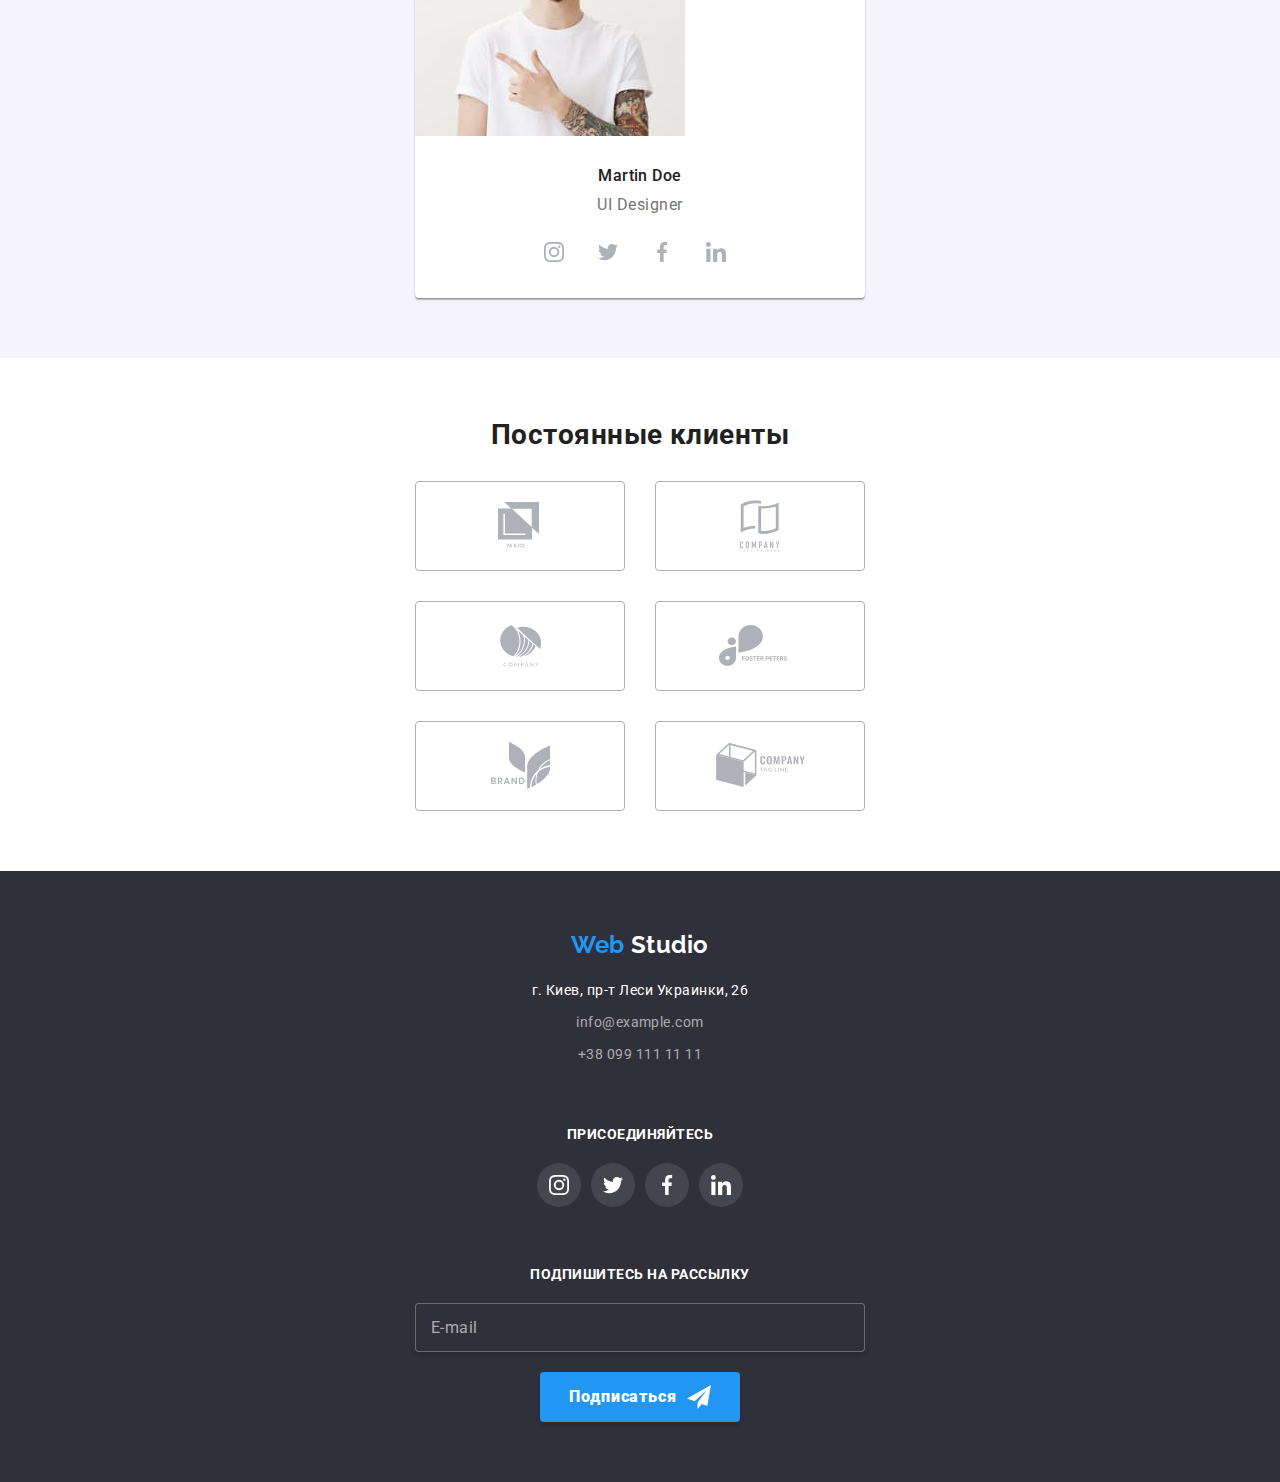
==== commit 4090e215: "Верстка под моб устройства" ====
--- a/index.html
+++ b/index.html
@@ -17,12 +17,12 @@
 
   <body>
     <!-- Шапка сайта -->
-    <header class="header-border">
+    <header>
       <div class="container header-links">
-        <nav class="header-links">
-          <a href="./index.html" class="logo-primery"
-            ><span class="logo-web">Web</span> Studio</a
-          >
+        <a href="./index.html" class="logo-primery"
+          ><span class="logo-web">Web</span> Studio</a
+        >
+        <nav class="header-links visuallyhidden">
           <ul class="site-nav">
             <li>
               <a href="./index.html" class="current">Студия</a>
@@ -34,27 +34,27 @@
               <a href="">Контакты</a>
             </li>
           </ul>
+          <address class="main-addr">
+            <ul class="main-addr-list">
+              <li>
+                <a href="mailto:info@devstudio.com">
+                  <svg width="16px" height="11px">
+                    <use href="./img/sprite-svg.svg#email"></use>
+                  </svg>
+                  info@devstudio.com</a
+                >
+              </li>
+              <li>
+                <a href="tel:+380961111111">
+                  <svg width="10px" height="15px">
+                    <use href="./img/sprite-svg.svg#phone"></use>
+                  </svg>
+                  +38 096 111 11 11</a
+                >
+              </li>
+            </ul>
+          </address>
         </nav>
-        <address class="main-addr">
-          <ul class="main-addr-list">
-            <li>
-              <a href="mailto:info@devstudio.com">
-                <svg width="16px" height="11px">
-                  <use href="./img/sprite-svg.svg#email"></use>
-                </svg>
-                info@devstudio.com</a
-              >
-            </li>
-            <li>
-              <a href="tel:+380961111111">
-                <svg width="10px" height="15px">
-                  <use href="./img/sprite-svg.svg#phone"></use>
-                </svg>
-                +38 096 111 11 11</a
-              >
-            </li>
-          </ul>
-        </address>
       </div>
     </header>
 
@@ -66,88 +66,6 @@
           <div class="hero-container">
             <h1 class="hero-title">эффективные решения для вашего бизнеса</h1>
             <button class="hero-button" data-modal-open>Заказать услугу</button>
-            <div class="backdrop is-hidden" data-modal>
-              <form class="modal">
-                <div class="modal-section">
-                  <h3 class="modal-title">
-                    Оставьте свои данные, мы вам перезвоним
-                  </h3>
-                  <div class="form-field">
-                    <input
-                      type="text"
-                      name="name"
-                      id="name"
-                      autocomplete="off"
-                      placeholder=" "
-                    />
-                    <label for="name">Имя</label>
-                    <svg width="18px" height="18px">
-                      <use href="./img/sprite-svg.svg#name-input"></use>
-                    </svg>
-                  </div>
-                  <div class="form-field">
-                    <input
-                      type="tel"
-                      name="tel"
-                      id="tel"
-                      autocomplete="off"
-                      placeholder=" "
-                    />
-                    <label for="tel">Телефон</label>
-                    <svg width="18px" height="18px">
-                      <use href="./img/sprite-svg.svg#phone-input"></use>
-                    </svg>
-                  </div>
-                  <div class="form-field">
-                    <input
-                      type="email"
-                      name="email"
-                      id="email"
-                      autocomplete="off"
-                      placeholder=" "
-                    />
-                    <label for="email">Почта</label>
-                    <svg width="18px" height="18px">
-                      <use href="./img/sprite-svg.svg#email-input"></use>
-                    </svg>
-                  </div>
-                  <div class="form-field-textarea">
-                    <textarea
-                      name="coments"
-                      id="coments"
-                      cols="30"
-                      rows="5"
-                      placeholder=" "
-                    ></textarea>
-                    <label for="coments">Комментарий</label>
-                  </div>
-                  <div class="form-field form-field-checkbox">
-                    <input
-                      type="checkbox"
-                      name="policy"
-                      id="policy"
-                      placeholder=" "
-                      class="visuallyhidden"
-                    />
-                    <label for="policy"
-                      ><span></span>
-                      <p>
-                        Соглашаюсь с рассылкой и принимаю
-                        <a href="">Условия договора</a>
-                      </p>
-                    </label>
-                  </div>
-                  <div class="submit-button-container">
-                    <button type="submit">Отправить</button>
-                  </div>
-                  <div class="close" data-modal-close>
-                    <svg width="11px" height="11px">
-                      <use href="./img/sprite-svg.svg#close"></use>
-                    </svg>
-                  </div>
-                </div>
-              </form>
-            </div>
           </div>
         </div>
       </section>
@@ -575,6 +493,89 @@
         </div>
       </div>
     </footer>
+    <div class="backdrop is-hidden" data-modal>
+      <form class="modal">
+        <div class="modal-section">
+          <h3 class="modal-title">
+            Оставьте свои данные, мы вам перезвоним
+          </h3>
+          <div class="form-field">
+            <input
+              type="text"
+              name="name"
+              id="name"
+              autocomplete="off"
+              placeholder=" "
+            />
+            <label for="name">Имя</label>
+            <svg width="18px" height="18px">
+              <use href="./img/sprite-svg.svg#name-input"></use>
+            </svg>
+          </div>
+          <div class="form-field">
+            <input
+              type="tel"
+              name="tel"
+              id="tel"
+              autocomplete="off"
+              placeholder=" "
+            />
+            <label for="tel">Телефон</label>
+            <svg width="18px" height="18px">
+              <use href="./img/sprite-svg.svg#phone-input"></use>
+            </svg>
+          </div>
+          <div class="form-field">
+            <input
+              type="email"
+              name="email"
+              id="email"
+              autocomplete="off"
+              placeholder=" "
+            />
+            <label for="email">Почта</label>
+            <svg width="18px" height="18px">
+              <use href="./img/sprite-svg.svg#email-input"></use>
+            </svg>
+          </div>
+          <div class="form-field-textarea">
+            <textarea
+              name="coments"
+              id="coments"
+              cols="30"
+              rows="5"
+              placeholder=" "
+            ></textarea>
+            <label for="coments">Комментарий</label>
+          </div>
+          <div class="form-field form-field-checkbox">
+            <input
+              type="checkbox"
+              name="policy"
+              id="policy"
+              placeholder=" "
+              class="visuallyhidden"
+            />
+            <label for="policy"
+              ><span></span>
+              <p>
+                Соглашаюсь с рассылкой и принимаю
+                <a href="">Условия договора</a>
+              </p>
+            </label>
+          </div>
+          <div class="submit-button-container">
+            <button type="submit">Отправить</button>
+          </div>
+          <div class="close" data-modal-close>
+            <svg width="11px" height="11px">
+              <use href="./img/sprite-svg.svg#close"></use>
+            </svg>
+          </div>
+        </div>
+      </form>
+    </div>
     <script src="./js/modal.js"></script>
+    <script src="./js/menu.js"></script>
   </body>
 </html>
--- a/css/main.min.css
+++ b/css/main.min.css
@@ -1,2 +1,2 @@
-.visuallyhidden{position:absolute;overflow:hidden;clip:rect(0 0 0 0);height:1px;width:1px;margin:-1px;padding:0;border:0}.site-nav,.main-addr-list,.form-field-checkbox p,.features-list,.features-paragraph,.our-work-list,.our-work-description p,.our-team-list,.social-networks,.clients-list,.projects-list,.project-type,.follow-button{margin:0px;padding:0px}body{background-color:#fff;color:#212121;font-family:Roboto,sans-serif;letter-spacing:0.03em}ul{list-style:none}a{display:block;text-decoration:none;color:#212121}img{display:block;max-width:100%;height:auto}h2{text-align:center;font-weight:700;font-size:36px;line-height:1.17}button{cursor:pointer}footer{padding:60px 0px 60px;background-color:#2f303a}.container{width:1200px;margin:0px auto;padding:0px 15px}.is-hidden{opacity:0;pointer-events:none}.current::after{content:'';display:block;margin-top:28px;height:4px;background-color:#2196f3;border-radius:2px}.footer-container{display:-webkit-box;display:-ms-flexbox;display:flex;-webkit-box-pack:justify;-ms-flex-pack:justify;justify-content:space-between;-webkit-box-align:baseline;-ms-flex-align:baseline;align-items:baseline}.header-border{border-bottom:1px solid #ececec}.header-links{display:-webkit-box;display:-ms-flexbox;display:flex;-webkit-box-align:center;-ms-flex-align:center;align-items:center}.logo-primery,.logo-secondary{font-family:Raleway,sans-serif;font-weight:700}.logo-primery{margin-right:85px;font-size:26px;line-height:1.19}.logo-secondary{font-size:22px;line-height:1.18;color:#fff}.logo-web{color:#2196f3}.logo-margin{display:inline-block;margin-bottom:10px}.site-nav{display:-webkit-box;display:-ms-flexbox;display:flex}.site-nav>li{padding:0px;font-weight:500;font-size:14px;line-height:1.14;letter-spacing:0.02em}.site-nav>li:not(:last-child){margin-right:50px}.site-nav a{-webkit-transition:color 250ms cubic-bezier(0.4, 0, 0.2, 1);transition:color 250ms cubic-bezier(0.4, 0, 0.2, 1)}.site-nav a:hover,.site-nav a:focus{color:#2196f3}.site-nav>li a{padding:32px 0px}.site-nav .current{padding-bottom:0px;color:#2196f3}.main-addr{margin-left:auto}.main-addr-list{display:-webkit-box;display:-ms-flexbox;display:flex}.main-addr-list li:not(:last-child){margin-right:30px}.main-addr a{display:-webkit-box;display:-ms-flexbox;display:flex;-webkit-box-align:center;-ms-flex-align:center;align-items:center;color:#757575;font-style:normal;font-weight:500;font-size:14px;line-height:1.14;letter-spacing:0.02em;-webkit-transition:color 250ms cubic-bezier(0.4, 0, 0.2, 1);transition:color 250ms cubic-bezier(0.4, 0, 0.2, 1)}.main-addr a:hover,.main-addr a:focus{color:#2196f3}.main-addr svg{margin-right:10px;fill:#757575;-webkit-transition:fill 250ms cubic-bezier(0.4, 0, 0.2, 1);transition:fill 250ms cubic-bezier(0.4, 0, 0.2, 1)}.main-addr a:hover>svg,.main-addr a:focus>svg{color:#2196f3;fill:#2196f3}.hero{max-width:1600px;height:600px;margin:0px auto;background-image:-webkit-gradient(linear, left top, left bottom, from(rgba(47,48,58,0.8)), to(rgba(47,48,58,0.8))),url(../img/hero.jpg);background-image:linear-gradient(rgba(47,48,58,0.8), rgba(47,48,58,0.8)),url(../img/hero.jpg);color:#fff}.hero-container{width:646px;margin:0px auto;padding:200px 0px;text-align:center}.hero-title{margin:0px 0px 30px;font-weight:900;font-size:44px;line-height:1.36;letter-spacing:0.06em;text-transform:uppercase}.hero-button{display:inline-block;min-width:200px;padding:10px 32px;border-style:none;background-color:#2196f3;border-radius:4px;color:#fff;font-weight:700;font-size:16px;line-height:1.87;letter-spacing:0.06em}.backdrop{position:fixed;top:0;left:0;z-index:999;width:100%;height:100%;background:rgba(0,0,0,0.2);-webkit-transition:opacity 250ms cubic-bezier(0.4, 0, 0.2, 1);transition:opacity 250ms cubic-bezier(0.4, 0, 0.2, 1)}.modal{position:absolute;top:50%;left:50%;-webkit-transform:translate(-50%, -50%) scale(1);transform:translate(-50%, -50%) scale(1);background:#fff;-webkit-box-shadow:0px 2px 1px rgba(0,0,0,0.2),0px 1px 1px rgba(0,0,0,0.14),0px 1px 3px rgba(0,0,0,0.12);box-shadow:0px 2px 1px rgba(0,0,0,0.2),0px 1px 1px rgba(0,0,0,0.14),0px 1px 3px rgba(0,0,0,0.12);border-radius:4px;font-size:14px;line-height:1.14;letter-spacing:0.01em;color:#757575;-webkit-transition:-webkit-transform 250ms cubic-bezier(0.4, 0, 0.2, 1);transition:-webkit-transform 250ms cubic-bezier(0.4, 0, 0.2, 1);transition:transform 250ms cubic-bezier(0.4, 0, 0.2, 1);transition:transform 250ms cubic-bezier(0.4, 0, 0.2, 1), -webkit-transform 250ms cubic-bezier(0.4, 0, 0.2, 1)}.backdrop.is-hidden .modal{-webkit-transform:translate(-50%, -50%) scale(2);transform:translate(-50%, -50%) scale(2)}.submit-button-container{display:-webkit-box;display:-ms-flexbox;display:flex;-webkit-box-pack:center;-ms-flex-pack:center;justify-content:center}.submit-button-container>button{width:200px;height:50px;padding:0px;background-color:#2196f3;border-style:none;-webkit-box-shadow:0px 4px 4px rgba(0,0,0,0.15);box-shadow:0px 4px 4px rgba(0,0,0,0.15);border-radius:4px;font-weight:700;font-size:16px;line-height:1.87;letter-spacing:0.06em;color:#fff;-webkit-transition:background-color 250ms cubic-bezier(0.4, 0, 0.2, 1);transition:background-color 250ms cubic-bezier(0.4, 0, 0.2, 1)}.submit-button-container>button:hover,.submit-button-container>button:focus{background-color:#188ce8}.close{position:absolute;top:8px;right:8px;display:-webkit-box;display:-ms-flexbox;display:flex;-webkit-box-pack:center;-ms-flex-pack:center;justify-content:center;-webkit-box-align:center;-ms-flex-align:center;align-items:center;width:30px;height:30px;background-color:#fff;border:1px solid rgba(0,0,0,0.1);border-radius:50%;cursor:pointer}.close svg{-webkit-transition:fill 250ms cubic-bezier(0.4, 0, 0.2, 1);transition:fill 250ms cubic-bezier(0.4, 0, 0.2, 1)}.close:hover svg,.close:focus svg{fill:#2196f3}.modal-section{padding:40px}.modal-title{margin:0px 0px 30px;font-weight:700;font-size:20px;line-height:23px;text-align:center;letter-spacing:0.03em;color:#212121}.form-field,.form-field-textarea{position:relative;margin-bottom:28px}.form-field input[type='text'],.form-field-textarea input[type='text'],.form-field input[type='tel'],.form-field-textarea input[type='tel'],.form-field input[type='email'],.form-field-textarea input[type='email'],.form-field textarea,.form-field-textarea textarea{width:100%;padding:12px 42px;border:1px solid rgba(33,33,33,0.2);border-radius:4px;outline:none;-webkit-transition:border-color 250ms cubic-bezier(0.4, 0, 0.2, 1);transition:border-color 250ms cubic-bezier(0.4, 0, 0.2, 1)}.form-field textarea,.form-field-textarea textarea{padding:12px 16px;resize:none}.form-field label[for='name'],.form-field-textarea label[for='name'],.form-field label[for='tel'],.form-field-textarea label[for='tel'],.form-field label[for='email'],.form-field-textarea label[for='email']{position:absolute;top:50%;left:42px;-webkit-transform:translateY(-50%);transform:translateY(-50%);-webkit-transition:color 250ms cubic-bezier(0.4, 0, 0.2, 1),font-size 250ms cubic-bezier(0.4, 0, 0.2, 1),line-height 250ms cubic-bezier(0.4, 0, 0.2, 1),-webkit-transform 250ms cubic-bezier(0.4, 0, 0.2, 1);transition:color 250ms cubic-bezier(0.4, 0, 0.2, 1),font-size 250ms cubic-bezier(0.4, 0, 0.2, 1),line-height 250ms cubic-bezier(0.4, 0, 0.2, 1),-webkit-transform 250ms cubic-bezier(0.4, 0, 0.2, 1);transition:transform 250ms cubic-bezier(0.4, 0, 0.2, 1),color 250ms cubic-bezier(0.4, 0, 0.2, 1),font-size 250ms cubic-bezier(0.4, 0, 0.2, 1),line-height 250ms cubic-bezier(0.4, 0, 0.2, 1);transition:transform 250ms cubic-bezier(0.4, 0, 0.2, 1),color 250ms cubic-bezier(0.4, 0, 0.2, 1),font-size 250ms cubic-bezier(0.4, 0, 0.2, 1),line-height 250ms cubic-bezier(0.4, 0, 0.2, 1),-webkit-transform 250ms cubic-bezier(0.4, 0, 0.2, 1);cursor:text}.form-field svg,.form-field-textarea svg{position:absolute;top:50%;left:16px;-webkit-transform:translateY(-50%);transform:translateY(-50%);fill:#212121;-webkit-transition:fill 250ms cubic-bezier(0.4, 0, 0.2, 1);transition:fill 250ms cubic-bezier(0.4, 0, 0.2, 1)}.form-field,.form-field-textarea{position:relative;margin-bottom:28px}.form-field input[type='text'],.form-field-textarea input[type='text'],.form-field input[type='tel'],.form-field-textarea input[type='tel'],.form-field input[type='email'],.form-field-textarea input[type='email'],.form-field textarea,.form-field-textarea textarea{width:100%;padding:12px 42px;border:1px solid rgba(33,33,33,0.2);border-radius:4px;outline:none;-webkit-transition:border-color 250ms cubic-bezier(0.4, 0, 0.2, 1);transition:border-color 250ms cubic-bezier(0.4, 0, 0.2, 1)}.form-field input[type='text']:focus,.form-field-textarea input[type='text']:focus,.form-field input[type='tel']:focus,.form-field-textarea input[type='tel']:focus,.form-field input[type='email']:focus,.form-field-textarea input[type='email']:focus,.form-field textarea:focus,.form-field-textarea textarea:focus{border-color:#2196f3}.form-field textarea,.form-field-textarea textarea{padding:12px 16px;resize:none}.form-field label[for='name'],.form-field-textarea label[for='name'],.form-field label[for='tel'],.form-field-textarea label[for='tel'],.form-field label[for='email'],.form-field-textarea label[for='email']{position:absolute;top:50%;left:42px;-webkit-transform:translateY(-50%);transform:translateY(-50%);-webkit-transition:color 250ms cubic-bezier(0.4, 0, 0.2, 1),font-size 250ms cubic-bezier(0.4, 0, 0.2, 1),line-height 250ms cubic-bezier(0.4, 0, 0.2, 1),-webkit-transform 250ms cubic-bezier(0.4, 0, 0.2, 1);transition:color 250ms cubic-bezier(0.4, 0, 0.2, 1),font-size 250ms cubic-bezier(0.4, 0, 0.2, 1),line-height 250ms cubic-bezier(0.4, 0, 0.2, 1),-webkit-transform 250ms cubic-bezier(0.4, 0, 0.2, 1);transition:transform 250ms cubic-bezier(0.4, 0, 0.2, 1),color 250ms cubic-bezier(0.4, 0, 0.2, 1),font-size 250ms cubic-bezier(0.4, 0, 0.2, 1),line-height 250ms cubic-bezier(0.4, 0, 0.2, 1);transition:transform 250ms cubic-bezier(0.4, 0, 0.2, 1),color 250ms cubic-bezier(0.4, 0, 0.2, 1),font-size 250ms cubic-bezier(0.4, 0, 0.2, 1),line-height 250ms cubic-bezier(0.4, 0, 0.2, 1),-webkit-transform 250ms cubic-bezier(0.4, 0, 0.2, 1);cursor:text}.form-field svg,.form-field-textarea svg{position:absolute;top:50%;left:16px;-webkit-transform:translateY(-50%);transform:translateY(-50%);fill:#212121;-webkit-transition:fill 250ms cubic-bezier(0.4, 0, 0.2, 1);transition:fill 250ms cubic-bezier(0.4, 0, 0.2, 1)}.form-field input:focus+label,.form-field-textarea input:focus+label,.form-field input:not(:placeholder-shown)+label,.form-field-textarea input:not(:placeholder-shown)+label{-webkit-transform:translate(-26px, -40px);transform:translate(-26px, -40px);font-size:12px;line-height:1.17;color:#2196f3;cursor:default}.form-field input:focus ~ svg,.form-field-textarea input:focus ~ svg,.form-field input:not(:placeholder-shown) ~ svg,.form-field-textarea input:not(:placeholder-shown) ~ svg{fill:#2196f3}.form-field-textarea{margin-bottom:20px}.form-field-textarea label{position:absolute;top:10px;left:16px;-webkit-transform:translateY(0px);transform:translateY(0px);-webkit-transition:-webkit-transform 250ms cubic-bezier(0.4, 0, 0.2, 1);transition:-webkit-transform 250ms cubic-bezier(0.4, 0, 0.2, 1);transition:transform 250ms cubic-bezier(0.4, 0, 0.2, 1);transition:transform 250ms cubic-bezier(0.4, 0, 0.2, 1), -webkit-transform 250ms cubic-bezier(0.4, 0, 0.2, 1);cursor:text}.form-field textarea:focus+label,.form-field-textarea textarea:focus+label,.form-field textarea:not(:placeholder-shown)+label,.form-field-textarea textarea:not(:placeholder-shown)+label{-webkit-transform:translateY(-30px);transform:translateY(-30px);font-size:12px;line-height:1.17;color:#2196f3;cursor:default}.form-field.form-field-checkbox label[for='policy'],.form-field-checkbox.form-field-textarea label[for='policy']{-webkit-transform:translate(0px, 0px);transform:translate(0px, 0px);display:-webkit-box;display:-ms-flexbox;display:flex;-webkit-box-align:center;-ms-flex-align:center;align-items:center;font-size:14px;line-height:1.71;letter-spacing:0.03em;color:#757575}.form-field-checkbox a{display:inline;text-decoration:underline;color:#2196f3}.form-field-checkbox span{width:15px;height:15px;margin-right:8px;border:2px solid black;border-radius:2px}.form-field-checkbox input:checked+label>span{background-color:#2196f3;background-image:url(../img/icon-check.svg);background-size:contain;background-origin:border-box;border-color:transparent}.features{padding:94px 0px;border-bottom:1px solid #ececec}.features-title-h3{margin:0px 0px 10px;font-weight:700;font-size:14px;line-height:1.14;text-transform:uppercase}.features-list{display:-webkit-box;display:-ms-flexbox;display:flex}.features-list li{width:calc((100%-30 * 3) / 4)}.features-list li:not(:last-child){margin-right:30px}.features-blok{display:-webkit-box;display:-ms-flexbox;display:flex;-webkit-box-pack:center;-ms-flex-pack:center;justify-content:center;-webkit-box-align:center;-ms-flex-align:center;align-items:center;height:120px;margin-bottom:30px;background:#f5f4fa;border-radius:4px}.features-paragraph{color:#757575;font-size:14px;line-height:1.71}.our-work{padding:94px 0px}.our-work-title{margin:0px 0px 50px}.our-work-list{display:-webkit-box;display:-ms-flexbox;display:flex}.our-work-list li{width:calc((100%-30 * 3) / 3)}.our-work-list li:not(:last-child){margin-right:30px}.our-work-link{position:relative;text-align:center}.our-work-description{position:absolute;bottom:0;display:-webkit-box;display:-ms-flexbox;display:flex;-webkit-box-pack:center;-ms-flex-pack:center;justify-content:center;-webkit-box-align:center;-ms-flex-align:center;align-items:center;width:370px;height:70px;background:rgba(47,48,58,0.8);color:#fff;font-weight:700;font-size:14px;text-transform:uppercase}.our-team{margin:0px;padding:94px 0px;background:#f5f4fa}.our-team .our-team-position{color:#757575;font-weight:400}.our-team p{font-weight:500;font-size:16px;line-height:1.19;text-align:center}.our-team-title{margin:0px 0px 50px;padding:0px}.our-team-list{display:-webkit-box;display:-ms-flexbox;display:flex}.our-team-list>li{width:calc((100%-30 * 3) / 4);padding-bottom:36px;background-color:#fff;-webkit-box-shadow:0px 2px 1px rgba(0,0,0,0.2),0px 1px 1px rgba(0,0,0,0.14),0px 1px 3px rgba(0,0,0,0.12);box-shadow:0px 2px 1px rgba(0,0,0,0.2),0px 1px 1px rgba(0,0,0,0.14),0px 1px 3px rgba(0,0,0,0.12);border-radius:4px;overflow:hidden}.our-team-list>li:not(:last-child){margin-right:30px}.our-team-foto{margin-bottom:30px}.our-team-name{margin:0px 0px 10px}.our-team-position{margin:0px 0px 16px}.social-networks svg{fill:#afb1b8;-webkit-transition:fill 250ms cubic-bezier(0.4, 0, 0.2, 1);transition:fill 250ms cubic-bezier(0.4, 0, 0.2, 1)}.social-networks a{-webkit-transition:background 250ms cubic-bezier(0.4, 0, 0.2, 1);transition:background 250ms cubic-bezier(0.4, 0, 0.2, 1)}.social-networks a:hover,.social-networks a:focus{background:#2196f3}.social-networks-container{display:-webkit-box;display:-ms-flexbox;display:flex;-webkit-box-pack:justify;-ms-flex-pack:justify;justify-content:space-between;margin:0px 44px}.social-networks-container a{display:-webkit-box;display:-ms-flexbox;display:flex;-webkit-box-pack:center;-ms-flex-pack:center;justify-content:center;-webkit-box-align:center;-ms-flex-align:center;align-items:center;width:44px;height:44px;background:#fff;border-radius:50%}.social-networks a:hover>svg,.social-networks a:focus>svg{fill:#fff}.clients{margin:0px;padding:94px 0px}.clients-title{margin:0px 0px 50px}.clients-list{display:-webkit-box;display:-ms-flexbox;display:flex}.clients-list li:not(:last-child){margin-right:30px}.clients-list a{display:-webkit-box;display:-ms-flexbox;display:flex;-webkit-box-pack:center;-ms-flex-pack:center;justify-content:center;-webkit-box-align:center;-ms-flex-align:center;align-items:center;width:170px;height:90px;border:1px solid #afb1b8;border-radius:4px;-webkit-transition:border 250ms cubic-bezier(0.4, 0, 0.2, 1);transition:border 250ms cubic-bezier(0.4, 0, 0.2, 1)}.clients-list a:hover,.clients-list a:focus{border:1px solid #2196f3}.clients-list svg{fill:#afb1b8;-webkit-transition:fill 250ms cubic-bezier(0.4, 0, 0.2, 1);transition:fill 250ms cubic-bezier(0.4, 0, 0.2, 1)}.clients-list a:hover>svg,.clients-list a:focus>svg{fill:#2196f3}.main-portofolio{padding:94px 0px}.projects-list{display:-webkit-box;display:-ms-flexbox;display:flex;-ms-flex-wrap:wrap;flex-wrap:wrap}.projects-list-item{display:-webkit-box;display:-ms-flexbox;display:flex;width:370px;-webkit-transition:all 250ms cubic-bezier(0.4, 0, 0.2, 1);transition:all 250ms cubic-bezier(0.4, 0, 0.2, 1)}.projects-list-item:hover,.projects-list-item:focus{-webkit-box-shadow:1px 4px 6px rgba(0,0,0,0.16),0px 4px 4px rgba(0,0,0,0.06),0px 1px 1px rgba(0,0,0,0.12);box-shadow:1px 4px 6px rgba(0,0,0,0.16),0px 4px 4px rgba(0,0,0,0.06),0px 1px 1px rgba(0,0,0,0.12);border-bottom-right-radius:5px;border-bottom-left-radius:5px}.projects-list-item:not(:nth-child(3n)){margin-right:30px}.projects-list-item:not(:nth-last-child(-n+3)){margin-bottom:30px}.projects-list-content{padding:20px 24px;border:1px solid #eeeeee;border-bottom-right-radius:5px;border-bottom-left-radius:5px;border-top:none}.project-title{margin:0px 0px 4px;font-weight:700;font-size:18px;line-height:2;letter-spacing:0.06em}.project-type{color:#757575;font-weight:400;font-size:16px;line-height:1.87}.overlay{position:relative;overflow:hidden}.project-description{position:absolute;display:-webkit-box;display:-ms-flexbox;display:flex;-webkit-box-pack:center;-ms-flex-pack:center;justify-content:center;-webkit-box-align:center;-ms-flex-align:center;align-items:center;width:370px;height:294px;margin:0px;padding:0px 24px;color:#fff;background:rgba(33,150,243,0.9);font-weight:400;font-size:18px;line-height:1.56;-webkit-transition:-webkit-transform 250ms cubic-bezier(0.4, 0, 0.2, 1);transition:-webkit-transform 250ms cubic-bezier(0.4, 0, 0.2, 1);transition:transform 250ms cubic-bezier(0.4, 0, 0.2, 1);transition:transform 250ms cubic-bezier(0.4, 0, 0.2, 1), -webkit-transform 250ms cubic-bezier(0.4, 0, 0.2, 1)}.projects-list-item:hover .project-description,.projects-list-item:focus .project-description{-webkit-transform:translateY(-100%);transform:translateY(-100%)}.button-list{display:-webkit-box;display:-ms-flexbox;display:flex;-webkit-box-pack:center;-ms-flex-pack:center;justify-content:center;margin:0px 0px 50px;padding:0px}.button-list li:not(:last-child){margin-right:8px}.portfolio-button{padding:6px 22px;color:#212121;font-weight:500;font-size:16px;line-height:1.63;border-radius:4px;border-width:0px;background-color:#f5f4fa;-webkit-transition:all 250ms cubic-bezier(0.4, 0, 0.2, 1);transition:all 250ms cubic-bezier(0.4, 0, 0.2, 1)}.portfolio-button:hover,.portfolio-button:focus{background-color:#2196f3;color:#fff}.follow-title{margin:0px 0px 21px;color:#fff;font-weight:700;font-size:14px;line-height:1.14;text-transform:uppercase}.follow-container{position:relative;display:-webkit-box;display:-ms-flexbox;display:flex;-webkit-box-align:center;-ms-flex-align:center;align-items:center}.follow-container label{position:absolute;left:16px;font-size:16px;line-height:1.25;letter-spacing:0.03em;color:rgba(255,255,255,0.6);cursor:text;-webkit-transition:color 250ms cubic-bezier(0.4, 0, 0.2, 1),-webkit-transform 250ms cubic-bezier(0.4, 0, 0.2, 1);transition:color 250ms cubic-bezier(0.4, 0, 0.2, 1),-webkit-transform 250ms cubic-bezier(0.4, 0, 0.2, 1);transition:transform 250ms cubic-bezier(0.4, 0, 0.2, 1),color 250ms cubic-bezier(0.4, 0, 0.2, 1);transition:transform 250ms cubic-bezier(0.4, 0, 0.2, 1),color 250ms cubic-bezier(0.4, 0, 0.2, 1),-webkit-transform 250ms cubic-bezier(0.4, 0, 0.2, 1)}.follow-container input{-webkit-transition:border-color 250ms cubic-bezier(0.4, 0, 0.2, 1);transition:border-color 250ms cubic-bezier(0.4, 0, 0.2, 1)}.follow-container input:focus{border-color:#2196f3;outline:none}.follow-container input:focus+label,.follow-container input:not(:placeholder-shown)+label{-webkit-transform:translateY(-35px);transform:translateY(-35px);color:#2196f3;cursor:default}.enter-e-mail{display:block;width:358px;height:50px;margin-right:12px;padding:15px 0px 15px 16px;background:#2f303a;border:1px solid rgba(255,255,255,0.3);-webkit-box-shadow:0px 4px 4px rgba(0,0,0,0.15);box-shadow:0px 4px 4px rgba(0,0,0,0.15);border-radius:4px;font-weight:400;font-size:16px;line-height:1.87;color:#fff}.follow-button{display:-webkit-box;display:-ms-flexbox;display:flex;-webkit-box-pack:center;-ms-flex-pack:center;justify-content:center;-webkit-box-align:center;-ms-flex-align:center;align-items:center;min-width:200px;height:50px;-webkit-box-shadow:0px 4px 4px rgba(0,0,0,0.15);box-shadow:0px 4px 4px rgba(0,0,0,0.15);border-radius:4px;border-width:0px;background-color:#2196f3;color:#fff;font-weight:900;font-size:16px;line-height:1.87;letter-spacing:0.06em}.follow-button-text{margin-right:10px}.social-networks-links{display:-webkit-box;display:-ms-flexbox;display:flex}.social-networks-links svg{fill:#fff}.social-networks-links a{display:-webkit-box;display:-ms-flexbox;display:flex;-webkit-box-pack:center;-ms-flex-pack:center;justify-content:center;-webkit-box-align:center;-ms-flex-align:center;align-items:center;width:44px;height:44px;background:rgba(255,255,255,0.1);border-radius:50%;-webkit-transition:background 250ms cubic-bezier(0.4, 0, 0.2, 1);transition:background 250ms cubic-bezier(0.4, 0, 0.2, 1)}.social-networks-links li:not(:last-child){margin-right:10px}.footer-address>a{font-style:normal;font-size:14px;line-height:1.71;color:rgba(255,255,255,0.6)}.footer-address>a:not(:last-child){margin-bottom:9px}.footer-address>.addr-map{color:#fff}
+.visuallyhidden{position:absolute;overflow:hidden;clip:rect(0 0 0 0);height:1px;width:1px;margin:-1px;padding:0;border:0}.form-field-checkbox p,.features-list,.features-paragraph,.our-team-list,.social-networks,.clients-list,.follow-button{margin:0px;padding:0px}body{background-color:#fff;color:#212121;font-family:Roboto,sans-serif;letter-spacing:0.03em}ul{list-style:none}a{display:block;text-decoration:none;color:#212121}img{display:block;max-width:100%;height:auto}h2{text-align:center;font-weight:700;font-size:36px;line-height:1.17}button{cursor:pointer}footer{background-color:#2f303a}.container{max-width:480px;margin:0px auto;padding:0px 15px}.is-hidden{opacity:0;pointer-events:none}.current::after{content:'';display:block;margin-top:28px;height:4px;background-color:#2196f3;border-radius:2px}.header-links{border-bottom:1px solid #ececec}.logo-primery,.logo-secondary{font-family:Raleway,sans-serif;font-weight:700}.logo-primery{padding:16px 0px;font-size:24px;line-height:1.17}.logo-secondary{font-size:24px;line-height:1.17;color:#fff}.logo-web{color:#2196f3}.logo-margin{display:inline-block;margin-bottom:20px}.hero{display:-webkit-box;display:-ms-flexbox;display:flex;-webkit-box-pack:center;-ms-flex-pack:center;justify-content:center;-webkit-box-align:center;-ms-flex-align:center;align-items:center;max-width:480px;height:400px;margin:0px auto;background-image:-webkit-gradient(linear, left top, left bottom, from(rgba(47,48,58,0.8)), to(rgba(47,48,58,0.8))),url(../img/hero.jpg);background-image:linear-gradient(rgba(47,48,58,0.8), rgba(47,48,58,0.8)),url(../img/hero.jpg);color:#fff}.hero-container{display:-webkit-box;display:-ms-flexbox;display:flex;-webkit-box-orient:vertical;-webkit-box-direction:normal;-ms-flex-direction:column;flex-direction:column;-webkit-box-align:center;-ms-flex-align:center;align-items:center;padding:0px 45px}.hero-title{margin:0px 0px 30px;font-weight:900;font-size:26px;line-height:1.62;letter-spacing:0.06em;text-transform:uppercase;text-align:center}.hero-button{display:inline-block;min-width:200px;padding:10px 32px;border-style:none;background-color:#2196f3;border-radius:4px;color:#fff;font-weight:700;font-size:16px;line-height:1.87;letter-spacing:0.06em}.backdrop{position:fixed;top:0;left:0;z-index:999;width:100%;height:100%;background:rgba(0,0,0,0.2);-webkit-transition:opacity 250ms cubic-bezier(0.4, 0, 0.2, 1);transition:opacity 250ms cubic-bezier(0.4, 0, 0.2, 1)}.modal{position:absolute;top:50%;left:50%;-webkit-transform:translate(-50%, -50%) scale(1);transform:translate(-50%, -50%) scale(1);background:#fff;-webkit-box-shadow:0px 2px 1px rgba(0,0,0,0.2),0px 1px 1px rgba(0,0,0,0.14),0px 1px 3px rgba(0,0,0,0.12);box-shadow:0px 2px 1px rgba(0,0,0,0.2),0px 1px 1px rgba(0,0,0,0.14),0px 1px 3px rgba(0,0,0,0.12);border-radius:4px;font-size:14px;line-height:1.14;letter-spacing:0.01em;color:#757575;-webkit-transition:-webkit-transform 250ms cubic-bezier(0.4, 0, 0.2, 1);transition:-webkit-transform 250ms cubic-bezier(0.4, 0, 0.2, 1);transition:transform 250ms cubic-bezier(0.4, 0, 0.2, 1);transition:transform 250ms cubic-bezier(0.4, 0, 0.2, 1), -webkit-transform 250ms cubic-bezier(0.4, 0, 0.2, 1)}.backdrop.is-hidden .modal{-webkit-transform:translate(-50%, -50%) scale(2);transform:translate(-50%, -50%) scale(2)}.submit-button-container{display:-webkit-box;display:-ms-flexbox;display:flex;-webkit-box-pack:center;-ms-flex-pack:center;justify-content:center}.submit-button-container>button{width:200px;height:50px;padding:0px;background-color:#2196f3;border-style:none;-webkit-box-shadow:0px 4px 4px rgba(0,0,0,0.15);box-shadow:0px 4px 4px rgba(0,0,0,0.15);border-radius:4px;font-weight:700;font-size:16px;line-height:1.87;letter-spacing:0.06em;color:#fff;-webkit-transition:background-color 250ms cubic-bezier(0.4, 0, 0.2, 1);transition:background-color 250ms cubic-bezier(0.4, 0, 0.2, 1)}.submit-button-container>button:hover,.submit-button-container>button:focus{background-color:#188ce8}.close{position:absolute;top:8px;right:8px;display:-webkit-box;display:-ms-flexbox;display:flex;-webkit-box-pack:center;-ms-flex-pack:center;justify-content:center;-webkit-box-align:center;-ms-flex-align:center;align-items:center;width:30px;height:30px;background-color:#fff;border:1px solid rgba(0,0,0,0.1);border-radius:50%;cursor:pointer}.close svg{-webkit-transition:fill 250ms cubic-bezier(0.4, 0, 0.2, 1);transition:fill 250ms cubic-bezier(0.4, 0, 0.2, 1)}.close:hover svg,.close:focus svg{fill:#2196f3}.modal-section{padding:40px}.modal-title{margin:0px 0px 30px;font-weight:700;font-size:20px;line-height:23px;text-align:center;letter-spacing:0.03em;color:#212121}.form-field,.form-field-textarea{position:relative;margin-bottom:28px}.form-field input[type='text'],.form-field-textarea input[type='text'],.form-field input[type='tel'],.form-field-textarea input[type='tel'],.form-field input[type='email'],.form-field-textarea input[type='email'],.form-field textarea,.form-field-textarea textarea{width:100%;padding:12px 42px;border:1px solid rgba(33,33,33,0.2);border-radius:4px;outline:none;-webkit-transition:border-color 250ms cubic-bezier(0.4, 0, 0.2, 1);transition:border-color 250ms cubic-bezier(0.4, 0, 0.2, 1)}.form-field textarea,.form-field-textarea textarea{padding:12px 16px;resize:none}.form-field label[for='name'],.form-field-textarea label[for='name'],.form-field label[for='tel'],.form-field-textarea label[for='tel'],.form-field label[for='email'],.form-field-textarea label[for='email']{position:absolute;top:50%;left:42px;-webkit-transform:translateY(-50%);transform:translateY(-50%);-webkit-transition:color 250ms cubic-bezier(0.4, 0, 0.2, 1),font-size 250ms cubic-bezier(0.4, 0, 0.2, 1),line-height 250ms cubic-bezier(0.4, 0, 0.2, 1),-webkit-transform 250ms cubic-bezier(0.4, 0, 0.2, 1);transition:color 250ms cubic-bezier(0.4, 0, 0.2, 1),font-size 250ms cubic-bezier(0.4, 0, 0.2, 1),line-height 250ms cubic-bezier(0.4, 0, 0.2, 1),-webkit-transform 250ms cubic-bezier(0.4, 0, 0.2, 1);transition:transform 250ms cubic-bezier(0.4, 0, 0.2, 1),color 250ms cubic-bezier(0.4, 0, 0.2, 1),font-size 250ms cubic-bezier(0.4, 0, 0.2, 1),line-height 250ms cubic-bezier(0.4, 0, 0.2, 1);transition:transform 250ms cubic-bezier(0.4, 0, 0.2, 1),color 250ms cubic-bezier(0.4, 0, 0.2, 1),font-size 250ms cubic-bezier(0.4, 0, 0.2, 1),line-height 250ms cubic-bezier(0.4, 0, 0.2, 1),-webkit-transform 250ms cubic-bezier(0.4, 0, 0.2, 1);cursor:text}.form-field svg,.form-field-textarea svg{position:absolute;top:50%;left:16px;-webkit-transform:translateY(-50%);transform:translateY(-50%);fill:#212121;-webkit-transition:fill 250ms cubic-bezier(0.4, 0, 0.2, 1);transition:fill 250ms cubic-bezier(0.4, 0, 0.2, 1)}.form-field,.form-field-textarea{position:relative;margin-bottom:28px}.form-field input[type='text'],.form-field-textarea input[type='text'],.form-field input[type='tel'],.form-field-textarea input[type='tel'],.form-field input[type='email'],.form-field-textarea input[type='email'],.form-field textarea,.form-field-textarea textarea{width:100%;padding:12px 42px;border:1px solid rgba(33,33,33,0.2);border-radius:4px;outline:none;-webkit-transition:border-color 250ms cubic-bezier(0.4, 0, 0.2, 1);transition:border-color 250ms cubic-bezier(0.4, 0, 0.2, 1)}.form-field input[type='text']:focus,.form-field-textarea input[type='text']:focus,.form-field input[type='tel']:focus,.form-field-textarea input[type='tel']:focus,.form-field input[type='email']:focus,.form-field-textarea input[type='email']:focus,.form-field textarea:focus,.form-field-textarea textarea:focus{border-color:#2196f3}.form-field textarea,.form-field-textarea textarea{padding:12px 16px;resize:none}.form-field label[for='name'],.form-field-textarea label[for='name'],.form-field label[for='tel'],.form-field-textarea label[for='tel'],.form-field label[for='email'],.form-field-textarea label[for='email']{position:absolute;top:50%;left:42px;-webkit-transform:translateY(-50%);transform:translateY(-50%);-webkit-transition:color 250ms cubic-bezier(0.4, 0, 0.2, 1),font-size 250ms cubic-bezier(0.4, 0, 0.2, 1),line-height 250ms cubic-bezier(0.4, 0, 0.2, 1),-webkit-transform 250ms cubic-bezier(0.4, 0, 0.2, 1);transition:color 250ms cubic-bezier(0.4, 0, 0.2, 1),font-size 250ms cubic-bezier(0.4, 0, 0.2, 1),line-height 250ms cubic-bezier(0.4, 0, 0.2, 1),-webkit-transform 250ms cubic-bezier(0.4, 0, 0.2, 1);transition:transform 250ms cubic-bezier(0.4, 0, 0.2, 1),color 250ms cubic-bezier(0.4, 0, 0.2, 1),font-size 250ms cubic-bezier(0.4, 0, 0.2, 1),line-height 250ms cubic-bezier(0.4, 0, 0.2, 1);transition:transform 250ms cubic-bezier(0.4, 0, 0.2, 1),color 250ms cubic-bezier(0.4, 0, 0.2, 1),font-size 250ms cubic-bezier(0.4, 0, 0.2, 1),line-height 250ms cubic-bezier(0.4, 0, 0.2, 1),-webkit-transform 250ms cubic-bezier(0.4, 0, 0.2, 1);cursor:text}.form-field svg,.form-field-textarea svg{position:absolute;top:50%;left:16px;-webkit-transform:translateY(-50%);transform:translateY(-50%);fill:#212121;-webkit-transition:fill 250ms cubic-bezier(0.4, 0, 0.2, 1);transition:fill 250ms cubic-bezier(0.4, 0, 0.2, 1)}.form-field input:focus+label,.form-field-textarea input:focus+label,.form-field input:not(:placeholder-shown)+label,.form-field-textarea input:not(:placeholder-shown)+label{-webkit-transform:translate(-26px, -40px);transform:translate(-26px, -40px);font-size:12px;line-height:1.17;color:#2196f3;cursor:default}.form-field input:focus ~ svg,.form-field-textarea input:focus ~ svg,.form-field input:not(:placeholder-shown) ~ svg,.form-field-textarea input:not(:placeholder-shown) ~ svg{fill:#2196f3}.form-field-textarea{margin-bottom:20px}.form-field-textarea label{position:absolute;top:10px;left:16px;-webkit-transform:translateY(0px);transform:translateY(0px);-webkit-transition:-webkit-transform 250ms cubic-bezier(0.4, 0, 0.2, 1);transition:-webkit-transform 250ms cubic-bezier(0.4, 0, 0.2, 1);transition:transform 250ms cubic-bezier(0.4, 0, 0.2, 1);transition:transform 250ms cubic-bezier(0.4, 0, 0.2, 1), -webkit-transform 250ms cubic-bezier(0.4, 0, 0.2, 1);cursor:text}.form-field textarea:focus+label,.form-field-textarea textarea:focus+label,.form-field textarea:not(:placeholder-shown)+label,.form-field-textarea textarea:not(:placeholder-shown)+label{-webkit-transform:translateY(-30px);transform:translateY(-30px);font-size:12px;line-height:1.17;color:#2196f3;cursor:default}.form-field.form-field-checkbox label[for='policy'],.form-field-checkbox.form-field-textarea label[for='policy']{-webkit-transform:translate(0px, 0px);transform:translate(0px, 0px);display:-webkit-box;display:-ms-flexbox;display:flex;-webkit-box-align:center;-ms-flex-align:center;align-items:center;font-size:14px;line-height:1.71;letter-spacing:0.03em;color:#757575}.form-field-checkbox a{display:inline;text-decoration:underline;color:#2196f3}.form-field-checkbox span{width:15px;height:15px;margin-right:8px;border:2px solid black;border-radius:2px}.form-field-checkbox input:checked+label>span{background-color:#2196f3;background-image:url(../img/icon-check.svg);background-size:contain;background-origin:border-box;border-color:transparent}.features{padding:60px 0px}.features-title-h3{margin:0px 0px 10px;font-weight:700;font-size:14px;line-height:1.14;text-transform:uppercase}.features-blok{display:-webkit-box;display:-ms-flexbox;display:flex;-webkit-box-pack:center;-ms-flex-pack:center;justify-content:center;-webkit-box-align:center;-ms-flex-align:center;align-items:center;height:120px;margin-bottom:30px;background:#f5f4fa;border-radius:4px}.features-paragraph{margin-bottom:30px;color:#757575;font-size:14px;line-height:1.71}.our-work{padding:60px 0px;display:none}.our-team{margin:0px;padding:60px 0px;background:#f5f4fa}.our-team .our-team-position{color:#757575;font-weight:400}.our-team p{font-weight:500;font-size:16px;line-height:1.19;text-align:center}.our-team-title{margin:0px 0px 30px;padding:0px;font-size:28px;line-height:1.18}.our-team-list>li{padding-bottom:24px;background-color:#fff;-webkit-box-shadow:0px 2px 1px rgba(0,0,0,0.2),0px 1px 1px rgba(0,0,0,0.14),0px 1px 3px rgba(0,0,0,0.12);box-shadow:0px 2px 1px rgba(0,0,0,0.2),0px 1px 1px rgba(0,0,0,0.14),0px 1px 3px rgba(0,0,0,0.12);border-radius:4px;overflow:hidden}.our-team-list>li:not(:last-child){margin-bottom:30px}.our-team-foto{margin-bottom:30px}.our-team-name{margin:0px 0px 10px}.our-team-position{margin:0px 0px 16px}.social-networks{display:-webkit-box;display:-ms-flexbox;display:flex;-webkit-box-pack:center;-ms-flex-pack:center;justify-content:center}.social-networks svg{fill:#afb1b8;-webkit-transition:fill 250ms cubic-bezier(0.4, 0, 0.2, 1);transition:fill 250ms cubic-bezier(0.4, 0, 0.2, 1)}.social-networks a{-webkit-transition:background 250ms cubic-bezier(0.4, 0, 0.2, 1);transition:background 250ms cubic-bezier(0.4, 0, 0.2, 1)}.social-networks a:hover,.social-networks a:focus{background:#2196f3}.social-networks-container{display:-webkit-box;display:-ms-flexbox;display:flex;-webkit-box-pack:center;-ms-flex-pack:center;justify-content:center}.social-networks-container li{margin-right:10px}.social-networks-container a{display:-webkit-box;display:-ms-flexbox;display:flex;-webkit-box-pack:center;-ms-flex-pack:center;justify-content:center;-webkit-box-align:center;-ms-flex-align:center;align-items:center;width:44px;height:44px;background:#fff;border-radius:50%}.social-networks a:hover>svg,.social-networks a:focus>svg{fill:#fff}.clients{margin:0px;padding:60px 0px}.clients-title{margin:0px 0px 30px;font-size:28px;line-height:1.18}.clients-list{display:-webkit-box;display:-ms-flexbox;display:flex;-ms-flex-wrap:wrap;flex-wrap:wrap;margin:-15px}.clients-list li{margin:15px;width:calc((100% - 4 * 15px) / 2)}.clients-list a{display:-webkit-box;display:-ms-flexbox;display:flex;-webkit-box-pack:center;-ms-flex-pack:center;justify-content:center;-webkit-box-align:center;-ms-flex-align:center;align-items:center;height:90px;border:1px solid #afb1b8;border-radius:4px;-webkit-transition:border 250ms cubic-bezier(0.4, 0, 0.2, 1);transition:border 250ms cubic-bezier(0.4, 0, 0.2, 1)}.clients-list a:hover,.clients-list a:focus{border:1px solid #2196f3}.clients-list svg{fill:#afb1b8;-webkit-transition:fill 250ms cubic-bezier(0.4, 0, 0.2, 1);transition:fill 250ms cubic-bezier(0.4, 0, 0.2, 1)}.clients-list a:hover>svg,.clients-list a:focus>svg{fill:#2196f3}.footer-container{padding:60px 0px;text-align:center}.footer-container>div:not(:last-child){margin-bottom:60px}.follow-title{margin:0px 0px 20px;color:#fff;font-weight:700;font-size:14px;line-height:1.14;text-transform:uppercase}.follow-container{position:relative;display:-webkit-box;display:-ms-flexbox;display:flex;-webkit-box-orient:vertical;-webkit-box-direction:normal;-ms-flex-direction:column;flex-direction:column;-webkit-box-align:center;-ms-flex-align:center;align-items:center}.follow-container label{position:absolute;left:16px;top:15px;font-size:16px;line-height:1.25;letter-spacing:0.03em;color:rgba(255,255,255,0.6);cursor:text;-webkit-transition:color 250ms cubic-bezier(0.4, 0, 0.2, 1),-webkit-transform 250ms cubic-bezier(0.4, 0, 0.2, 1);transition:color 250ms cubic-bezier(0.4, 0, 0.2, 1),-webkit-transform 250ms cubic-bezier(0.4, 0, 0.2, 1);transition:transform 250ms cubic-bezier(0.4, 0, 0.2, 1),color 250ms cubic-bezier(0.4, 0, 0.2, 1);transition:transform 250ms cubic-bezier(0.4, 0, 0.2, 1),color 250ms cubic-bezier(0.4, 0, 0.2, 1),-webkit-transform 250ms cubic-bezier(0.4, 0, 0.2, 1)}.follow-container input{width:100%;margin-bottom:20px;-webkit-transition:border-color 250ms cubic-bezier(0.4, 0, 0.2, 1);transition:border-color 250ms cubic-bezier(0.4, 0, 0.2, 1)}.follow-container input:focus{border-color:#2196f3;outline:none}.follow-container input:focus+label,.follow-container input:not(:placeholder-shown)+label{-webkit-transform:translateY(-35px);transform:translateY(-35px);color:#2196f3;cursor:default}.enter-e-mail{display:block;padding:9px 0px 9px 16px;background:#2f303a;border:1px solid rgba(255,255,255,0.3);-webkit-box-shadow:0px 4px 4px rgba(0,0,0,0.15);box-shadow:0px 4px 4px rgba(0,0,0,0.15);border-radius:4px;font-weight:400;font-size:16px;line-height:1.87;color:#fff}.follow-button{display:-webkit-box;display:-ms-flexbox;display:flex;-webkit-box-pack:center;-ms-flex-pack:center;justify-content:center;-webkit-box-align:center;-ms-flex-align:center;align-items:center;width:200px;height:50px;-webkit-box-shadow:0px 4px 4px rgba(0,0,0,0.15);box-shadow:0px 4px 4px rgba(0,0,0,0.15);border-radius:4px;border-width:0px;background-color:#2196f3;color:#fff;font-weight:900;font-size:16px;line-height:1.87;letter-spacing:0.06em}.follow-button-text{margin-right:10px}.social-networks-links{display:-webkit-box;display:-ms-flexbox;display:flex}.social-networks-links svg{fill:#fff}.social-networks-links a{display:-webkit-box;display:-ms-flexbox;display:flex;-webkit-box-pack:center;-ms-flex-pack:center;justify-content:center;-webkit-box-align:center;-ms-flex-align:center;align-items:center;width:44px;height:44px;background:rgba(255,255,255,0.1);border-radius:50%;-webkit-transition:background 250ms cubic-bezier(0.4, 0, 0.2, 1);transition:background 250ms cubic-bezier(0.4, 0, 0.2, 1)}.social-networks-links li:not(:last-child){margin-right:10px}.footer-address>a{font-style:normal;font-size:14px;line-height:1.71;color:rgba(255,255,255,0.6)}.footer-address>a:not(:last-child){margin-bottom:8px}.footer-address>.addr-map{color:#fff}
 /*# sourceMappingURL=main.min.css.map */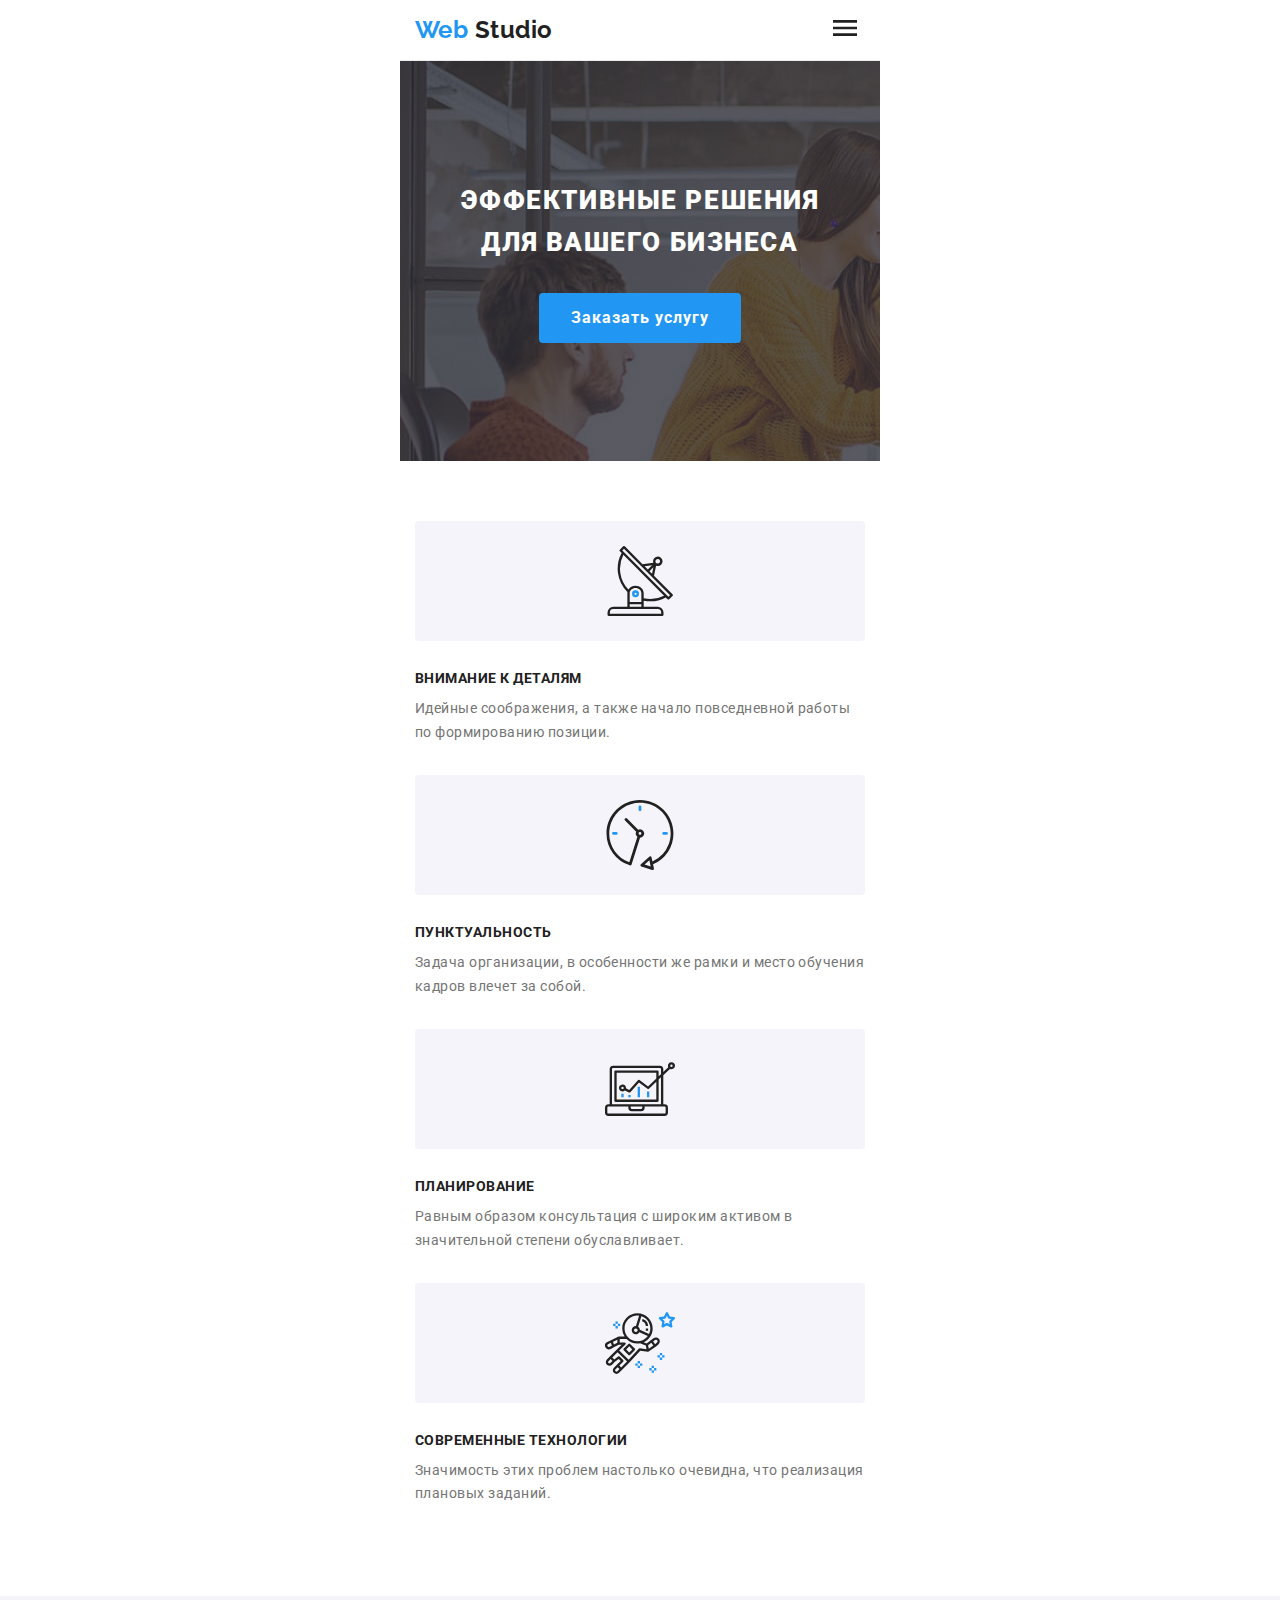
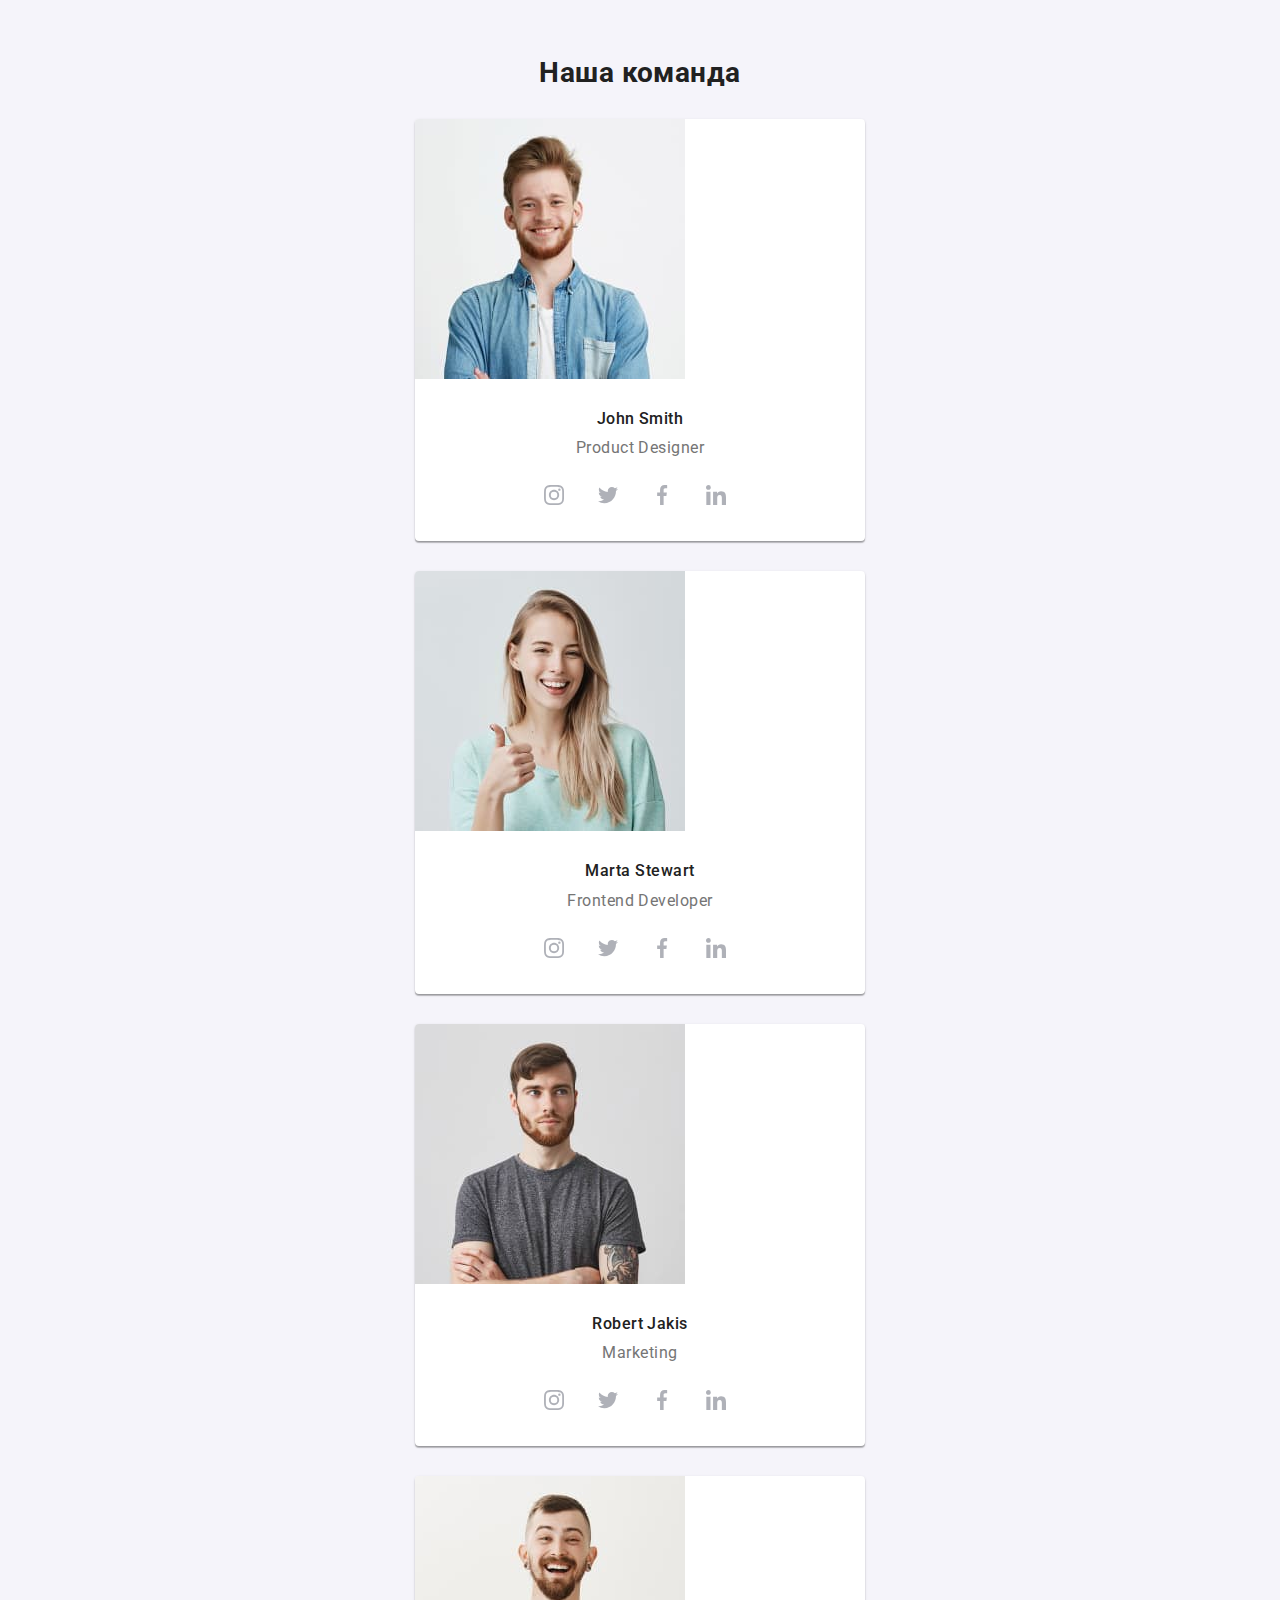
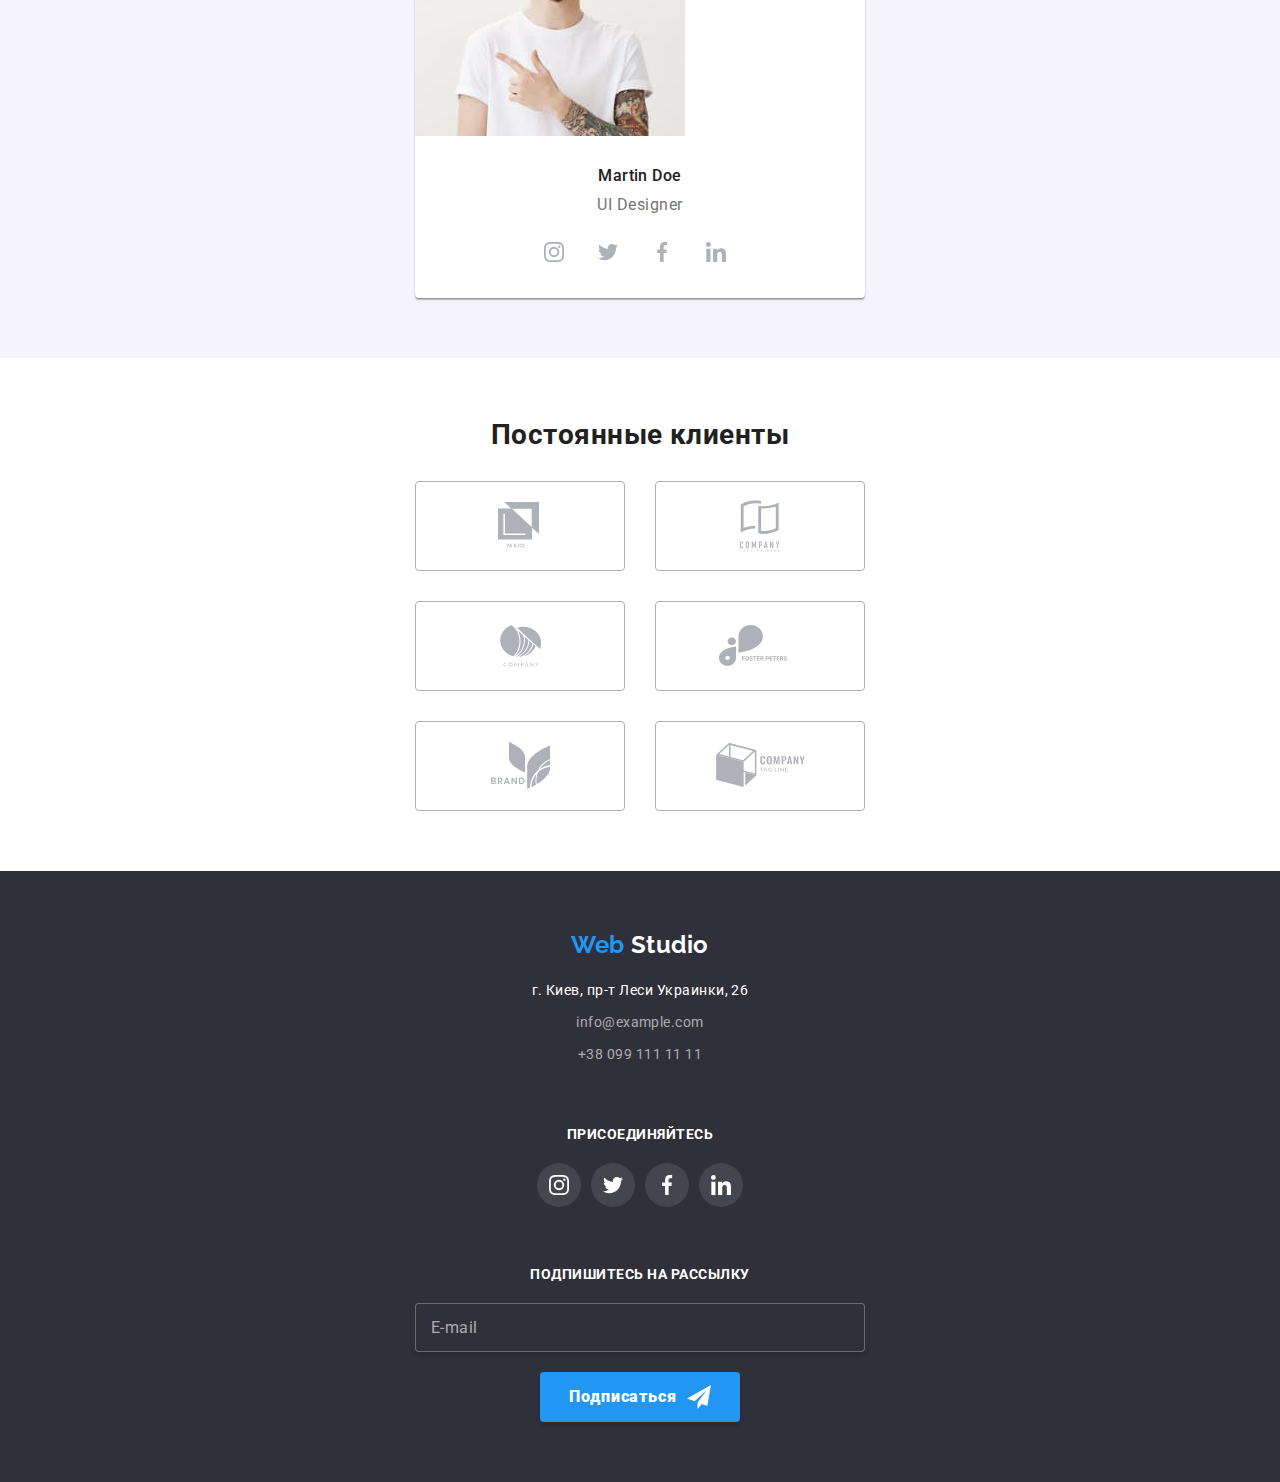
==== commit 1a694604: "Выполнение ДЗ 8" ====
--- a/index.html
+++ b/index.html
@@ -22,7 +22,24 @@
         <a href="./index.html" class="logo-primery"
           ><span class="logo-web">Web</span> Studio</a
         >
-        <nav class="header-links visuallyhidden">
+        <button
+          type="button"
+          class="menu-button"
+          aria-expanded="false"
+          aria-controls="menu-container"
+          data-menu-button
+        >
+          <svg
+            width="40"
+            height="40"
+            aria-label="Переключатель мобильного меню"
+          >
+            <use class="icon-cross" href="./img/sprite-svg.svg#cross"></use>
+            <use class="icon-menu" href="./img/sprite-svg.svg#menu"></use>
+          </svg>
+        </button>
+        <nav class="menu">
+          <!-- header-links -->
           <ul class="site-nav">
             <li>
               <a href="./index.html" class="current">Студия</a>
--- a/css/main.min.css
+++ b/css/main.min.css
@@ -1,2 +1,2 @@
-.visuallyhidden{position:absolute;overflow:hidden;clip:rect(0 0 0 0);height:1px;width:1px;margin:-1px;padding:0;border:0}.form-field-checkbox p,.features-list,.features-paragraph,.our-team-list,.social-networks,.clients-list,.follow-button{margin:0px;padding:0px}body{background-color:#fff;color:#212121;font-family:Roboto,sans-serif;letter-spacing:0.03em}ul{list-style:none}a{display:block;text-decoration:none;color:#212121}img{display:block;max-width:100%;height:auto}h2{text-align:center;font-weight:700;font-size:36px;line-height:1.17}button{cursor:pointer}footer{background-color:#2f303a}.container{max-width:480px;margin:0px auto;padding:0px 15px}.is-hidden{opacity:0;pointer-events:none}.current::after{content:'';display:block;margin-top:28px;height:4px;background-color:#2196f3;border-radius:2px}.header-links{border-bottom:1px solid #ececec}.logo-primery,.logo-secondary{font-family:Raleway,sans-serif;font-weight:700}.logo-primery{padding:16px 0px;font-size:24px;line-height:1.17}.logo-secondary{font-size:24px;line-height:1.17;color:#fff}.logo-web{color:#2196f3}.logo-margin{display:inline-block;margin-bottom:20px}.hero{display:-webkit-box;display:-ms-flexbox;display:flex;-webkit-box-pack:center;-ms-flex-pack:center;justify-content:center;-webkit-box-align:center;-ms-flex-align:center;align-items:center;max-width:480px;height:400px;margin:0px auto;background-image:-webkit-gradient(linear, left top, left bottom, from(rgba(47,48,58,0.8)), to(rgba(47,48,58,0.8))),url(../img/hero.jpg);background-image:linear-gradient(rgba(47,48,58,0.8), rgba(47,48,58,0.8)),url(../img/hero.jpg);color:#fff}.hero-container{display:-webkit-box;display:-ms-flexbox;display:flex;-webkit-box-orient:vertical;-webkit-box-direction:normal;-ms-flex-direction:column;flex-direction:column;-webkit-box-align:center;-ms-flex-align:center;align-items:center;padding:0px 45px}.hero-title{margin:0px 0px 30px;font-weight:900;font-size:26px;line-height:1.62;letter-spacing:0.06em;text-transform:uppercase;text-align:center}.hero-button{display:inline-block;min-width:200px;padding:10px 32px;border-style:none;background-color:#2196f3;border-radius:4px;color:#fff;font-weight:700;font-size:16px;line-height:1.87;letter-spacing:0.06em}.backdrop{position:fixed;top:0;left:0;z-index:999;width:100%;height:100%;background:rgba(0,0,0,0.2);-webkit-transition:opacity 250ms cubic-bezier(0.4, 0, 0.2, 1);transition:opacity 250ms cubic-bezier(0.4, 0, 0.2, 1)}.modal{position:absolute;top:50%;left:50%;-webkit-transform:translate(-50%, -50%) scale(1);transform:translate(-50%, -50%) scale(1);background:#fff;-webkit-box-shadow:0px 2px 1px rgba(0,0,0,0.2),0px 1px 1px rgba(0,0,0,0.14),0px 1px 3px rgba(0,0,0,0.12);box-shadow:0px 2px 1px rgba(0,0,0,0.2),0px 1px 1px rgba(0,0,0,0.14),0px 1px 3px rgba(0,0,0,0.12);border-radius:4px;font-size:14px;line-height:1.14;letter-spacing:0.01em;color:#757575;-webkit-transition:-webkit-transform 250ms cubic-bezier(0.4, 0, 0.2, 1);transition:-webkit-transform 250ms cubic-bezier(0.4, 0, 0.2, 1);transition:transform 250ms cubic-bezier(0.4, 0, 0.2, 1);transition:transform 250ms cubic-bezier(0.4, 0, 0.2, 1), -webkit-transform 250ms cubic-bezier(0.4, 0, 0.2, 1)}.backdrop.is-hidden .modal{-webkit-transform:translate(-50%, -50%) scale(2);transform:translate(-50%, -50%) scale(2)}.submit-button-container{display:-webkit-box;display:-ms-flexbox;display:flex;-webkit-box-pack:center;-ms-flex-pack:center;justify-content:center}.submit-button-container>button{width:200px;height:50px;padding:0px;background-color:#2196f3;border-style:none;-webkit-box-shadow:0px 4px 4px rgba(0,0,0,0.15);box-shadow:0px 4px 4px rgba(0,0,0,0.15);border-radius:4px;font-weight:700;font-size:16px;line-height:1.87;letter-spacing:0.06em;color:#fff;-webkit-transition:background-color 250ms cubic-bezier(0.4, 0, 0.2, 1);transition:background-color 250ms cubic-bezier(0.4, 0, 0.2, 1)}.submit-button-container>button:hover,.submit-button-container>button:focus{background-color:#188ce8}.close{position:absolute;top:8px;right:8px;display:-webkit-box;display:-ms-flexbox;display:flex;-webkit-box-pack:center;-ms-flex-pack:center;justify-content:center;-webkit-box-align:center;-ms-flex-align:center;align-items:center;width:30px;height:30px;background-color:#fff;border:1px solid rgba(0,0,0,0.1);border-radius:50%;cursor:pointer}.close svg{-webkit-transition:fill 250ms cubic-bezier(0.4, 0, 0.2, 1);transition:fill 250ms cubic-bezier(0.4, 0, 0.2, 1)}.close:hover svg,.close:focus svg{fill:#2196f3}.modal-section{padding:40px}.modal-title{margin:0px 0px 30px;font-weight:700;font-size:20px;line-height:23px;text-align:center;letter-spacing:0.03em;color:#212121}.form-field,.form-field-textarea{position:relative;margin-bottom:28px}.form-field input[type='text'],.form-field-textarea input[type='text'],.form-field input[type='tel'],.form-field-textarea input[type='tel'],.form-field input[type='email'],.form-field-textarea input[type='email'],.form-field textarea,.form-field-textarea textarea{width:100%;padding:12px 42px;border:1px solid rgba(33,33,33,0.2);border-radius:4px;outline:none;-webkit-transition:border-color 250ms cubic-bezier(0.4, 0, 0.2, 1);transition:border-color 250ms cubic-bezier(0.4, 0, 0.2, 1)}.form-field textarea,.form-field-textarea textarea{padding:12px 16px;resize:none}.form-field label[for='name'],.form-field-textarea label[for='name'],.form-field label[for='tel'],.form-field-textarea label[for='tel'],.form-field label[for='email'],.form-field-textarea label[for='email']{position:absolute;top:50%;left:42px;-webkit-transform:translateY(-50%);transform:translateY(-50%);-webkit-transition:color 250ms cubic-bezier(0.4, 0, 0.2, 1),font-size 250ms cubic-bezier(0.4, 0, 0.2, 1),line-height 250ms cubic-bezier(0.4, 0, 0.2, 1),-webkit-transform 250ms cubic-bezier(0.4, 0, 0.2, 1);transition:color 250ms cubic-bezier(0.4, 0, 0.2, 1),font-size 250ms cubic-bezier(0.4, 0, 0.2, 1),line-height 250ms cubic-bezier(0.4, 0, 0.2, 1),-webkit-transform 250ms cubic-bezier(0.4, 0, 0.2, 1);transition:transform 250ms cubic-bezier(0.4, 0, 0.2, 1),color 250ms cubic-bezier(0.4, 0, 0.2, 1),font-size 250ms cubic-bezier(0.4, 0, 0.2, 1),line-height 250ms cubic-bezier(0.4, 0, 0.2, 1);transition:transform 250ms cubic-bezier(0.4, 0, 0.2, 1),color 250ms cubic-bezier(0.4, 0, 0.2, 1),font-size 250ms cubic-bezier(0.4, 0, 0.2, 1),line-height 250ms cubic-bezier(0.4, 0, 0.2, 1),-webkit-transform 250ms cubic-bezier(0.4, 0, 0.2, 1);cursor:text}.form-field svg,.form-field-textarea svg{position:absolute;top:50%;left:16px;-webkit-transform:translateY(-50%);transform:translateY(-50%);fill:#212121;-webkit-transition:fill 250ms cubic-bezier(0.4, 0, 0.2, 1);transition:fill 250ms cubic-bezier(0.4, 0, 0.2, 1)}.form-field,.form-field-textarea{position:relative;margin-bottom:28px}.form-field input[type='text'],.form-field-textarea input[type='text'],.form-field input[type='tel'],.form-field-textarea input[type='tel'],.form-field input[type='email'],.form-field-textarea input[type='email'],.form-field textarea,.form-field-textarea textarea{width:100%;padding:12px 42px;border:1px solid rgba(33,33,33,0.2);border-radius:4px;outline:none;-webkit-transition:border-color 250ms cubic-bezier(0.4, 0, 0.2, 1);transition:border-color 250ms cubic-bezier(0.4, 0, 0.2, 1)}.form-field input[type='text']:focus,.form-field-textarea input[type='text']:focus,.form-field input[type='tel']:focus,.form-field-textarea input[type='tel']:focus,.form-field input[type='email']:focus,.form-field-textarea input[type='email']:focus,.form-field textarea:focus,.form-field-textarea textarea:focus{border-color:#2196f3}.form-field textarea,.form-field-textarea textarea{padding:12px 16px;resize:none}.form-field label[for='name'],.form-field-textarea label[for='name'],.form-field label[for='tel'],.form-field-textarea label[for='tel'],.form-field label[for='email'],.form-field-textarea label[for='email']{position:absolute;top:50%;left:42px;-webkit-transform:translateY(-50%);transform:translateY(-50%);-webkit-transition:color 250ms cubic-bezier(0.4, 0, 0.2, 1),font-size 250ms cubic-bezier(0.4, 0, 0.2, 1),line-height 250ms cubic-bezier(0.4, 0, 0.2, 1),-webkit-transform 250ms cubic-bezier(0.4, 0, 0.2, 1);transition:color 250ms cubic-bezier(0.4, 0, 0.2, 1),font-size 250ms cubic-bezier(0.4, 0, 0.2, 1),line-height 250ms cubic-bezier(0.4, 0, 0.2, 1),-webkit-transform 250ms cubic-bezier(0.4, 0, 0.2, 1);transition:transform 250ms cubic-bezier(0.4, 0, 0.2, 1),color 250ms cubic-bezier(0.4, 0, 0.2, 1),font-size 250ms cubic-bezier(0.4, 0, 0.2, 1),line-height 250ms cubic-bezier(0.4, 0, 0.2, 1);transition:transform 250ms cubic-bezier(0.4, 0, 0.2, 1),color 250ms cubic-bezier(0.4, 0, 0.2, 1),font-size 250ms cubic-bezier(0.4, 0, 0.2, 1),line-height 250ms cubic-bezier(0.4, 0, 0.2, 1),-webkit-transform 250ms cubic-bezier(0.4, 0, 0.2, 1);cursor:text}.form-field svg,.form-field-textarea svg{position:absolute;top:50%;left:16px;-webkit-transform:translateY(-50%);transform:translateY(-50%);fill:#212121;-webkit-transition:fill 250ms cubic-bezier(0.4, 0, 0.2, 1);transition:fill 250ms cubic-bezier(0.4, 0, 0.2, 1)}.form-field input:focus+label,.form-field-textarea input:focus+label,.form-field input:not(:placeholder-shown)+label,.form-field-textarea input:not(:placeholder-shown)+label{-webkit-transform:translate(-26px, -40px);transform:translate(-26px, -40px);font-size:12px;line-height:1.17;color:#2196f3;cursor:default}.form-field input:focus ~ svg,.form-field-textarea input:focus ~ svg,.form-field input:not(:placeholder-shown) ~ svg,.form-field-textarea input:not(:placeholder-shown) ~ svg{fill:#2196f3}.form-field-textarea{margin-bottom:20px}.form-field-textarea label{position:absolute;top:10px;left:16px;-webkit-transform:translateY(0px);transform:translateY(0px);-webkit-transition:-webkit-transform 250ms cubic-bezier(0.4, 0, 0.2, 1);transition:-webkit-transform 250ms cubic-bezier(0.4, 0, 0.2, 1);transition:transform 250ms cubic-bezier(0.4, 0, 0.2, 1);transition:transform 250ms cubic-bezier(0.4, 0, 0.2, 1), -webkit-transform 250ms cubic-bezier(0.4, 0, 0.2, 1);cursor:text}.form-field textarea:focus+label,.form-field-textarea textarea:focus+label,.form-field textarea:not(:placeholder-shown)+label,.form-field-textarea textarea:not(:placeholder-shown)+label{-webkit-transform:translateY(-30px);transform:translateY(-30px);font-size:12px;line-height:1.17;color:#2196f3;cursor:default}.form-field.form-field-checkbox label[for='policy'],.form-field-checkbox.form-field-textarea label[for='policy']{-webkit-transform:translate(0px, 0px);transform:translate(0px, 0px);display:-webkit-box;display:-ms-flexbox;display:flex;-webkit-box-align:center;-ms-flex-align:center;align-items:center;font-size:14px;line-height:1.71;letter-spacing:0.03em;color:#757575}.form-field-checkbox a{display:inline;text-decoration:underline;color:#2196f3}.form-field-checkbox span{width:15px;height:15px;margin-right:8px;border:2px solid black;border-radius:2px}.form-field-checkbox input:checked+label>span{background-color:#2196f3;background-image:url(../img/icon-check.svg);background-size:contain;background-origin:border-box;border-color:transparent}.features{padding:60px 0px}.features-title-h3{margin:0px 0px 10px;font-weight:700;font-size:14px;line-height:1.14;text-transform:uppercase}.features-blok{display:-webkit-box;display:-ms-flexbox;display:flex;-webkit-box-pack:center;-ms-flex-pack:center;justify-content:center;-webkit-box-align:center;-ms-flex-align:center;align-items:center;height:120px;margin-bottom:30px;background:#f5f4fa;border-radius:4px}.features-paragraph{margin-bottom:30px;color:#757575;font-size:14px;line-height:1.71}.our-work{padding:60px 0px;display:none}.our-team{margin:0px;padding:60px 0px;background:#f5f4fa}.our-team .our-team-position{color:#757575;font-weight:400}.our-team p{font-weight:500;font-size:16px;line-height:1.19;text-align:center}.our-team-title{margin:0px 0px 30px;padding:0px;font-size:28px;line-height:1.18}.our-team-list>li{padding-bottom:24px;background-color:#fff;-webkit-box-shadow:0px 2px 1px rgba(0,0,0,0.2),0px 1px 1px rgba(0,0,0,0.14),0px 1px 3px rgba(0,0,0,0.12);box-shadow:0px 2px 1px rgba(0,0,0,0.2),0px 1px 1px rgba(0,0,0,0.14),0px 1px 3px rgba(0,0,0,0.12);border-radius:4px;overflow:hidden}.our-team-list>li:not(:last-child){margin-bottom:30px}.our-team-foto{margin-bottom:30px}.our-team-name{margin:0px 0px 10px}.our-team-position{margin:0px 0px 16px}.social-networks{display:-webkit-box;display:-ms-flexbox;display:flex;-webkit-box-pack:center;-ms-flex-pack:center;justify-content:center}.social-networks svg{fill:#afb1b8;-webkit-transition:fill 250ms cubic-bezier(0.4, 0, 0.2, 1);transition:fill 250ms cubic-bezier(0.4, 0, 0.2, 1)}.social-networks a{-webkit-transition:background 250ms cubic-bezier(0.4, 0, 0.2, 1);transition:background 250ms cubic-bezier(0.4, 0, 0.2, 1)}.social-networks a:hover,.social-networks a:focus{background:#2196f3}.social-networks-container{display:-webkit-box;display:-ms-flexbox;display:flex;-webkit-box-pack:center;-ms-flex-pack:center;justify-content:center}.social-networks-container li{margin-right:10px}.social-networks-container a{display:-webkit-box;display:-ms-flexbox;display:flex;-webkit-box-pack:center;-ms-flex-pack:center;justify-content:center;-webkit-box-align:center;-ms-flex-align:center;align-items:center;width:44px;height:44px;background:#fff;border-radius:50%}.social-networks a:hover>svg,.social-networks a:focus>svg{fill:#fff}.clients{margin:0px;padding:60px 0px}.clients-title{margin:0px 0px 30px;font-size:28px;line-height:1.18}.clients-list{display:-webkit-box;display:-ms-flexbox;display:flex;-ms-flex-wrap:wrap;flex-wrap:wrap;margin:-15px}.clients-list li{margin:15px;width:calc((100% - 4 * 15px) / 2)}.clients-list a{display:-webkit-box;display:-ms-flexbox;display:flex;-webkit-box-pack:center;-ms-flex-pack:center;justify-content:center;-webkit-box-align:center;-ms-flex-align:center;align-items:center;height:90px;border:1px solid #afb1b8;border-radius:4px;-webkit-transition:border 250ms cubic-bezier(0.4, 0, 0.2, 1);transition:border 250ms cubic-bezier(0.4, 0, 0.2, 1)}.clients-list a:hover,.clients-list a:focus{border:1px solid #2196f3}.clients-list svg{fill:#afb1b8;-webkit-transition:fill 250ms cubic-bezier(0.4, 0, 0.2, 1);transition:fill 250ms cubic-bezier(0.4, 0, 0.2, 1)}.clients-list a:hover>svg,.clients-list a:focus>svg{fill:#2196f3}.footer-container{padding:60px 0px;text-align:center}.footer-container>div:not(:last-child){margin-bottom:60px}.follow-title{margin:0px 0px 20px;color:#fff;font-weight:700;font-size:14px;line-height:1.14;text-transform:uppercase}.follow-container{position:relative;display:-webkit-box;display:-ms-flexbox;display:flex;-webkit-box-orient:vertical;-webkit-box-direction:normal;-ms-flex-direction:column;flex-direction:column;-webkit-box-align:center;-ms-flex-align:center;align-items:center}.follow-container label{position:absolute;left:16px;top:15px;font-size:16px;line-height:1.25;letter-spacing:0.03em;color:rgba(255,255,255,0.6);cursor:text;-webkit-transition:color 250ms cubic-bezier(0.4, 0, 0.2, 1),-webkit-transform 250ms cubic-bezier(0.4, 0, 0.2, 1);transition:color 250ms cubic-bezier(0.4, 0, 0.2, 1),-webkit-transform 250ms cubic-bezier(0.4, 0, 0.2, 1);transition:transform 250ms cubic-bezier(0.4, 0, 0.2, 1),color 250ms cubic-bezier(0.4, 0, 0.2, 1);transition:transform 250ms cubic-bezier(0.4, 0, 0.2, 1),color 250ms cubic-bezier(0.4, 0, 0.2, 1),-webkit-transform 250ms cubic-bezier(0.4, 0, 0.2, 1)}.follow-container input{width:100%;margin-bottom:20px;-webkit-transition:border-color 250ms cubic-bezier(0.4, 0, 0.2, 1);transition:border-color 250ms cubic-bezier(0.4, 0, 0.2, 1)}.follow-container input:focus{border-color:#2196f3;outline:none}.follow-container input:focus+label,.follow-container input:not(:placeholder-shown)+label{-webkit-transform:translateY(-35px);transform:translateY(-35px);color:#2196f3;cursor:default}.enter-e-mail{display:block;padding:9px 0px 9px 16px;background:#2f303a;border:1px solid rgba(255,255,255,0.3);-webkit-box-shadow:0px 4px 4px rgba(0,0,0,0.15);box-shadow:0px 4px 4px rgba(0,0,0,0.15);border-radius:4px;font-weight:400;font-size:16px;line-height:1.87;color:#fff}.follow-button{display:-webkit-box;display:-ms-flexbox;display:flex;-webkit-box-pack:center;-ms-flex-pack:center;justify-content:center;-webkit-box-align:center;-ms-flex-align:center;align-items:center;width:200px;height:50px;-webkit-box-shadow:0px 4px 4px rgba(0,0,0,0.15);box-shadow:0px 4px 4px rgba(0,0,0,0.15);border-radius:4px;border-width:0px;background-color:#2196f3;color:#fff;font-weight:900;font-size:16px;line-height:1.87;letter-spacing:0.06em}.follow-button-text{margin-right:10px}.social-networks-links{display:-webkit-box;display:-ms-flexbox;display:flex}.social-networks-links svg{fill:#fff}.social-networks-links a{display:-webkit-box;display:-ms-flexbox;display:flex;-webkit-box-pack:center;-ms-flex-pack:center;justify-content:center;-webkit-box-align:center;-ms-flex-align:center;align-items:center;width:44px;height:44px;background:rgba(255,255,255,0.1);border-radius:50%;-webkit-transition:background 250ms cubic-bezier(0.4, 0, 0.2, 1);transition:background 250ms cubic-bezier(0.4, 0, 0.2, 1)}.social-networks-links li:not(:last-child){margin-right:10px}.footer-address>a{font-style:normal;font-size:14px;line-height:1.71;color:rgba(255,255,255,0.6)}.footer-address>a:not(:last-child){margin-bottom:8px}.footer-address>.addr-map{color:#fff}
+.visuallyhidden{position:absolute;overflow:hidden;clip:rect(0 0 0 0);height:1px;width:1px;margin:-1px;padding:0;border:0}.menu-button,.site-nav,.main-addr-list,.form-field-checkbox p,.features-list,.features-paragraph,.our-team-list,.social-networks,.clients-list,.follow-button{margin:0px;padding:0px}body{background-color:#fff;color:#212121;font-family:Roboto,sans-serif;letter-spacing:0.03em}ul{list-style:none}a{display:block;text-decoration:none;color:#212121}img{display:block;max-width:100%;height:auto}h2{text-align:center;font-weight:700;font-size:36px;line-height:1.17}button{cursor:pointer}footer{background-color:#2f303a}.container{max-width:480px;margin:0px auto;padding:0px 15px}.is-hidden{opacity:0;pointer-events:none}.current::after{content:'';display:block;margin-top:8px;height:4px;background-color:#2196f3;border-radius:2px}.header-links{position:relative;display:-webkit-box;display:-ms-flexbox;display:flex;-webkit-box-pack:justify;-ms-flex-pack:justify;justify-content:space-between;border-bottom:1px solid #ececec}.logo-primery,.logo-secondary{font-family:Raleway,sans-serif;font-weight:700}.logo-primery{display:inline-block;padding:16px 0px;font-size:24px;line-height:1.17}.logo-secondary{font-size:24px;line-height:1.17;color:#fff}.logo-web{color:#2196f3}.logo-margin{display:inline-block;margin-bottom:20px}.menu-button{background-color:transparent;border:none;outline:none}.menu-button>svg{fill:#212121}.menu-button>svg:hover>use:first-child{fill:#2196f3}@media screen and (min-width: 481px){.menu-button>svg:hover{fill:#2196f3}}.menu-button.is-open .icon-menu{display:none}.menu-button.is-open .icon-cross{display:block}.menu-button .icon-cross{display:none}.menu-button.is-open+.menu{display:block}.menu{position:absolute;left:0px;top:61px;display:none;width:100%;background-color:#fff}.site-nav{text-align:center}.site-nav>li{padding:0px;font-weight:500;font-size:18px;line-height:1.17;letter-spacing:0.02em}.site-nav>li:first-child>a{padding:60px 0px 20px}.site-nav>li:nth-child(2)>a{padding:20px 0px}.site-nav>li:last-child>a{padding:20px 0px 60px}.site-nav a{-webkit-transition:color 250ms cubic-bezier(0.4, 0, 0.2, 1);transition:color 250ms cubic-bezier(0.4, 0, 0.2, 1)}.site-nav a:hover,.site-nav a:focus{color:#2196f3}.site-nav>li a{display:inline-block}.site-nav .current{padding-bottom:0px;color:#2196f3}.main-addr{text-align:center}.main-addr a{color:#757575;font-style:normal;font-weight:500;font-size:18px;line-height:1.17;letter-spacing:0.02em;-webkit-transition:color 250ms cubic-bezier(0.4, 0, 0.2, 1);transition:color 250ms cubic-bezier(0.4, 0, 0.2, 1)}.main-addr a:hover,.main-addr a:focus{color:#2196f3}.main-addr svg{margin-right:10px;fill:#757575;-webkit-transition:fill 250ms cubic-bezier(0.4, 0, 0.2, 1);transition:fill 250ms cubic-bezier(0.4, 0, 0.2, 1)}.main-addr a:hover>svg,.main-addr a:focus>svg{color:#2196f3;fill:#2196f3}.main-addr-list>li:not(:last-child){margin-bottom:16px}.main-addr-list>li:last-child{margin-bottom:60px}.hero{display:-webkit-box;display:-ms-flexbox;display:flex;-webkit-box-pack:center;-ms-flex-pack:center;justify-content:center;-webkit-box-align:center;-ms-flex-align:center;align-items:center;max-width:480px;height:400px;margin:0px auto;background-image:-webkit-gradient(linear, left top, left bottom, from(rgba(47,48,58,0.8)), to(rgba(47,48,58,0.8))),url(../img/hero.jpg);background-image:linear-gradient(rgba(47,48,58,0.8), rgba(47,48,58,0.8)),url(../img/hero.jpg);color:#fff}.hero-container{display:-webkit-box;display:-ms-flexbox;display:flex;-webkit-box-orient:vertical;-webkit-box-direction:normal;-ms-flex-direction:column;flex-direction:column;-webkit-box-align:center;-ms-flex-align:center;align-items:center;padding:0px 45px}.hero-title{margin:0px 0px 30px;font-weight:900;font-size:26px;line-height:1.62;letter-spacing:0.06em;text-transform:uppercase;text-align:center}.hero-button{display:inline-block;min-width:200px;padding:10px 32px;border-style:none;background-color:#2196f3;border-radius:4px;color:#fff;font-weight:700;font-size:16px;line-height:1.87;letter-spacing:0.06em}body.modal-open{overflow:hidden}.backdrop{position:fixed;top:0;left:0;z-index:999;width:100%;height:100%;background:rgba(0,0,0,0.2);overflow-y:scroll;-webkit-transition:opacity 250ms cubic-bezier(0.4, 0, 0.2, 1);transition:opacity 250ms cubic-bezier(0.4, 0, 0.2, 1)}.modal{position:absolute;top:50%;left:50%;-webkit-transform:translate(-50%, -50%) scale(1);transform:translate(-50%, -50%) scale(1);background:#fff;-webkit-box-shadow:0px 2px 1px rgba(0,0,0,0.2),0px 1px 1px rgba(0,0,0,0.14),0px 1px 3px rgba(0,0,0,0.12);box-shadow:0px 2px 1px rgba(0,0,0,0.2),0px 1px 1px rgba(0,0,0,0.14),0px 1px 3px rgba(0,0,0,0.12);border-radius:4px;font-size:14px;line-height:1.14;letter-spacing:0.01em;color:#757575;-webkit-transition:-webkit-transform 250ms cubic-bezier(0.4, 0, 0.2, 1);transition:-webkit-transform 250ms cubic-bezier(0.4, 0, 0.2, 1);transition:transform 250ms cubic-bezier(0.4, 0, 0.2, 1);transition:transform 250ms cubic-bezier(0.4, 0, 0.2, 1), -webkit-transform 250ms cubic-bezier(0.4, 0, 0.2, 1)}.backdrop.is-hidden .modal{-webkit-transform:translate(-50%, -50%) scale(2);transform:translate(-50%, -50%) scale(2)}.submit-button-container{display:-webkit-box;display:-ms-flexbox;display:flex;-webkit-box-pack:center;-ms-flex-pack:center;justify-content:center}.submit-button-container>button{width:200px;height:50px;padding:0px;background-color:#2196f3;border-style:none;-webkit-box-shadow:0px 4px 4px rgba(0,0,0,0.15);box-shadow:0px 4px 4px rgba(0,0,0,0.15);border-radius:4px;font-weight:700;font-size:16px;line-height:1.87;letter-spacing:0.06em;color:#fff;-webkit-transition:background-color 250ms cubic-bezier(0.4, 0, 0.2, 1);transition:background-color 250ms cubic-bezier(0.4, 0, 0.2, 1)}.submit-button-container>button:hover,.submit-button-container>button:focus{background-color:#188ce8}.close{position:absolute;top:8px;right:8px;display:-webkit-box;display:-ms-flexbox;display:flex;-webkit-box-pack:center;-ms-flex-pack:center;justify-content:center;-webkit-box-align:center;-ms-flex-align:center;align-items:center;width:30px;height:30px;background-color:#fff;border:1px solid rgba(0,0,0,0.1);border-radius:50%;cursor:pointer}.close svg{-webkit-transition:fill 250ms cubic-bezier(0.4, 0, 0.2, 1);transition:fill 250ms cubic-bezier(0.4, 0, 0.2, 1)}.close:hover svg,.close:focus svg{fill:#2196f3}.modal-section{padding:40px}.modal-title{margin:0px 0px 30px;font-weight:700;font-size:20px;line-height:23px;text-align:center;letter-spacing:0.03em;color:#212121}.form-field,.form-field-textarea{position:relative;margin-bottom:28px}.form-field input[type='text'],.form-field-textarea input[type='text'],.form-field input[type='tel'],.form-field-textarea input[type='tel'],.form-field input[type='email'],.form-field-textarea input[type='email'],.form-field textarea,.form-field-textarea textarea{width:100%;padding:12px 42px;border:1px solid rgba(33,33,33,0.2);border-radius:4px;outline:none;-webkit-transition:border-color 250ms cubic-bezier(0.4, 0, 0.2, 1);transition:border-color 250ms cubic-bezier(0.4, 0, 0.2, 1)}.form-field textarea,.form-field-textarea textarea{padding:12px 16px;resize:none}.form-field label[for='name'],.form-field-textarea label[for='name'],.form-field label[for='tel'],.form-field-textarea label[for='tel'],.form-field label[for='email'],.form-field-textarea label[for='email']{position:absolute;top:50%;left:42px;-webkit-transform:translateY(-50%);transform:translateY(-50%);-webkit-transition:color 250ms cubic-bezier(0.4, 0, 0.2, 1),font-size 250ms cubic-bezier(0.4, 0, 0.2, 1),line-height 250ms cubic-bezier(0.4, 0, 0.2, 1),-webkit-transform 250ms cubic-bezier(0.4, 0, 0.2, 1);transition:color 250ms cubic-bezier(0.4, 0, 0.2, 1),font-size 250ms cubic-bezier(0.4, 0, 0.2, 1),line-height 250ms cubic-bezier(0.4, 0, 0.2, 1),-webkit-transform 250ms cubic-bezier(0.4, 0, 0.2, 1);transition:transform 250ms cubic-bezier(0.4, 0, 0.2, 1),color 250ms cubic-bezier(0.4, 0, 0.2, 1),font-size 250ms cubic-bezier(0.4, 0, 0.2, 1),line-height 250ms cubic-bezier(0.4, 0, 0.2, 1);transition:transform 250ms cubic-bezier(0.4, 0, 0.2, 1),color 250ms cubic-bezier(0.4, 0, 0.2, 1),font-size 250ms cubic-bezier(0.4, 0, 0.2, 1),line-height 250ms cubic-bezier(0.4, 0, 0.2, 1),-webkit-transform 250ms cubic-bezier(0.4, 0, 0.2, 1);cursor:text}.form-field svg,.form-field-textarea svg{position:absolute;top:50%;left:16px;-webkit-transform:translateY(-50%);transform:translateY(-50%);fill:#212121;-webkit-transition:fill 250ms cubic-bezier(0.4, 0, 0.2, 1);transition:fill 250ms cubic-bezier(0.4, 0, 0.2, 1)}.form-field,.form-field-textarea{position:relative;margin-bottom:28px}.form-field input[type='text'],.form-field-textarea input[type='text'],.form-field input[type='tel'],.form-field-textarea input[type='tel'],.form-field input[type='email'],.form-field-textarea input[type='email'],.form-field textarea,.form-field-textarea textarea{width:100%;padding:12px 42px;border:1px solid rgba(33,33,33,0.2);border-radius:4px;outline:none;-webkit-transition:border-color 250ms cubic-bezier(0.4, 0, 0.2, 1);transition:border-color 250ms cubic-bezier(0.4, 0, 0.2, 1)}.form-field input[type='text']:focus,.form-field-textarea input[type='text']:focus,.form-field input[type='tel']:focus,.form-field-textarea input[type='tel']:focus,.form-field input[type='email']:focus,.form-field-textarea input[type='email']:focus,.form-field textarea:focus,.form-field-textarea textarea:focus{border-color:#2196f3}.form-field textarea,.form-field-textarea textarea{padding:12px 16px;resize:none}.form-field label[for='name'],.form-field-textarea label[for='name'],.form-field label[for='tel'],.form-field-textarea label[for='tel'],.form-field label[for='email'],.form-field-textarea label[for='email']{position:absolute;top:50%;left:42px;-webkit-transform:translateY(-50%);transform:translateY(-50%);-webkit-transition:color 250ms cubic-bezier(0.4, 0, 0.2, 1),font-size 250ms cubic-bezier(0.4, 0, 0.2, 1),line-height 250ms cubic-bezier(0.4, 0, 0.2, 1),-webkit-transform 250ms cubic-bezier(0.4, 0, 0.2, 1);transition:color 250ms cubic-bezier(0.4, 0, 0.2, 1),font-size 250ms cubic-bezier(0.4, 0, 0.2, 1),line-height 250ms cubic-bezier(0.4, 0, 0.2, 1),-webkit-transform 250ms cubic-bezier(0.4, 0, 0.2, 1);transition:transform 250ms cubic-bezier(0.4, 0, 0.2, 1),color 250ms cubic-bezier(0.4, 0, 0.2, 1),font-size 250ms cubic-bezier(0.4, 0, 0.2, 1),line-height 250ms cubic-bezier(0.4, 0, 0.2, 1);transition:transform 250ms cubic-bezier(0.4, 0, 0.2, 1),color 250ms cubic-bezier(0.4, 0, 0.2, 1),font-size 250ms cubic-bezier(0.4, 0, 0.2, 1),line-height 250ms cubic-bezier(0.4, 0, 0.2, 1),-webkit-transform 250ms cubic-bezier(0.4, 0, 0.2, 1);cursor:text}.form-field svg,.form-field-textarea svg{position:absolute;top:50%;left:16px;-webkit-transform:translateY(-50%);transform:translateY(-50%);fill:#212121;-webkit-transition:fill 250ms cubic-bezier(0.4, 0, 0.2, 1);transition:fill 250ms cubic-bezier(0.4, 0, 0.2, 1)}.form-field input:focus+label,.form-field-textarea input:focus+label,.form-field input:not(:placeholder-shown)+label,.form-field-textarea input:not(:placeholder-shown)+label{-webkit-transform:translate(-26px, -40px);transform:translate(-26px, -40px);font-size:12px;line-height:1.17;color:#2196f3;cursor:default}.form-field input:focus ~ svg,.form-field-textarea input:focus ~ svg,.form-field input:not(:placeholder-shown) ~ svg,.form-field-textarea input:not(:placeholder-shown) ~ svg{fill:#2196f3}.form-field-textarea{margin-bottom:20px}.form-field-textarea label{position:absolute;top:10px;left:16px;-webkit-transform:translateY(0px);transform:translateY(0px);-webkit-transition:-webkit-transform 250ms cubic-bezier(0.4, 0, 0.2, 1);transition:-webkit-transform 250ms cubic-bezier(0.4, 0, 0.2, 1);transition:transform 250ms cubic-bezier(0.4, 0, 0.2, 1);transition:transform 250ms cubic-bezier(0.4, 0, 0.2, 1), -webkit-transform 250ms cubic-bezier(0.4, 0, 0.2, 1);cursor:text}.form-field textarea:focus+label,.form-field-textarea textarea:focus+label,.form-field textarea:not(:placeholder-shown)+label,.form-field-textarea textarea:not(:placeholder-shown)+label{-webkit-transform:translateY(-30px);transform:translateY(-30px);font-size:12px;line-height:1.17;color:#2196f3;cursor:default}.form-field.form-field-checkbox label[for='policy'],.form-field-checkbox.form-field-textarea label[for='policy']{-webkit-transform:translate(0px, 0px);transform:translate(0px, 0px);display:-webkit-box;display:-ms-flexbox;display:flex;-webkit-box-align:center;-ms-flex-align:center;align-items:center;font-size:14px;line-height:1.71;letter-spacing:0.03em;color:#757575}.form-field-checkbox a{display:inline;text-decoration:underline;color:#2196f3}.form-field-checkbox span{width:15px;height:15px;margin-right:8px;border:2px solid black;border-radius:2px}.form-field-checkbox input:checked+label>span{background-color:#2196f3;background-image:url(../img/icon-check.svg);background-size:contain;background-origin:border-box;border-color:transparent}.features{padding:60px 0px}.features-title-h3{margin:0px 0px 10px;font-weight:700;font-size:14px;line-height:1.14;text-transform:uppercase}.features-blok{display:-webkit-box;display:-ms-flexbox;display:flex;-webkit-box-pack:center;-ms-flex-pack:center;justify-content:center;-webkit-box-align:center;-ms-flex-align:center;align-items:center;height:120px;margin-bottom:30px;background:#f5f4fa;border-radius:4px}.features-paragraph{margin-bottom:30px;color:#757575;font-size:14px;line-height:1.71}.our-work{padding:60px 0px;display:none}.our-team{margin:0px;padding:60px 0px;background:#f5f4fa}.our-team .our-team-position{color:#757575;font-weight:400}.our-team p{font-weight:500;font-size:16px;line-height:1.19;text-align:center}.our-team-title{margin:0px 0px 30px;padding:0px;font-size:28px;line-height:1.18}.our-team-list>li{padding-bottom:24px;background-color:#fff;-webkit-box-shadow:0px 2px 1px rgba(0,0,0,0.2),0px 1px 1px rgba(0,0,0,0.14),0px 1px 3px rgba(0,0,0,0.12);box-shadow:0px 2px 1px rgba(0,0,0,0.2),0px 1px 1px rgba(0,0,0,0.14),0px 1px 3px rgba(0,0,0,0.12);border-radius:4px;overflow:hidden}.our-team-list>li:not(:last-child){margin-bottom:30px}.our-team-foto{margin-bottom:30px}.our-team-name{margin:0px 0px 10px}.our-team-position{margin:0px 0px 16px}.social-networks{display:-webkit-box;display:-ms-flexbox;display:flex;-webkit-box-pack:center;-ms-flex-pack:center;justify-content:center}.social-networks svg{fill:#afb1b8;-webkit-transition:fill 250ms cubic-bezier(0.4, 0, 0.2, 1);transition:fill 250ms cubic-bezier(0.4, 0, 0.2, 1)}.social-networks a{-webkit-transition:background 250ms cubic-bezier(0.4, 0, 0.2, 1);transition:background 250ms cubic-bezier(0.4, 0, 0.2, 1)}.social-networks a:hover,.social-networks a:focus{background:#2196f3}.social-networks-container{display:-webkit-box;display:-ms-flexbox;display:flex;-webkit-box-pack:center;-ms-flex-pack:center;justify-content:center}.social-networks-container li{margin-right:10px}.social-networks-container a{display:-webkit-box;display:-ms-flexbox;display:flex;-webkit-box-pack:center;-ms-flex-pack:center;justify-content:center;-webkit-box-align:center;-ms-flex-align:center;align-items:center;width:44px;height:44px;background:#fff;border-radius:50%}.social-networks a:hover>svg,.social-networks a:focus>svg{fill:#fff}.clients{margin:0px;padding:60px 0px}.clients-title{margin:0px 0px 30px;font-size:28px;line-height:1.18}.clients-list{display:-webkit-box;display:-ms-flexbox;display:flex;-ms-flex-wrap:wrap;flex-wrap:wrap;margin:-15px}.clients-list li{margin:15px;width:calc((100% - 4 * 15px) / 2)}.clients-list a{display:-webkit-box;display:-ms-flexbox;display:flex;-webkit-box-pack:center;-ms-flex-pack:center;justify-content:center;-webkit-box-align:center;-ms-flex-align:center;align-items:center;height:90px;border:1px solid #afb1b8;border-radius:4px;-webkit-transition:border 250ms cubic-bezier(0.4, 0, 0.2, 1);transition:border 250ms cubic-bezier(0.4, 0, 0.2, 1)}.clients-list a:hover,.clients-list a:focus{border:1px solid #2196f3}.clients-list svg{fill:#afb1b8;-webkit-transition:fill 250ms cubic-bezier(0.4, 0, 0.2, 1);transition:fill 250ms cubic-bezier(0.4, 0, 0.2, 1)}.clients-list a:hover>svg,.clients-list a:focus>svg{fill:#2196f3}.footer-container{padding:60px 0px;text-align:center}.footer-container>div:not(:last-child){margin-bottom:60px}.follow-title{margin:0px 0px 20px;color:#fff;font-weight:700;font-size:14px;line-height:1.14;text-transform:uppercase}.follow-container{position:relative;display:-webkit-box;display:-ms-flexbox;display:flex;-webkit-box-orient:vertical;-webkit-box-direction:normal;-ms-flex-direction:column;flex-direction:column;-webkit-box-align:center;-ms-flex-align:center;align-items:center}.follow-container label{position:absolute;left:16px;top:15px;font-size:16px;line-height:1.25;letter-spacing:0.03em;color:rgba(255,255,255,0.6);cursor:text;-webkit-transition:color 250ms cubic-bezier(0.4, 0, 0.2, 1),-webkit-transform 250ms cubic-bezier(0.4, 0, 0.2, 1);transition:color 250ms cubic-bezier(0.4, 0, 0.2, 1),-webkit-transform 250ms cubic-bezier(0.4, 0, 0.2, 1);transition:transform 250ms cubic-bezier(0.4, 0, 0.2, 1),color 250ms cubic-bezier(0.4, 0, 0.2, 1);transition:transform 250ms cubic-bezier(0.4, 0, 0.2, 1),color 250ms cubic-bezier(0.4, 0, 0.2, 1),-webkit-transform 250ms cubic-bezier(0.4, 0, 0.2, 1)}.follow-container input{width:100%;margin-bottom:20px;-webkit-transition:border-color 250ms cubic-bezier(0.4, 0, 0.2, 1);transition:border-color 250ms cubic-bezier(0.4, 0, 0.2, 1)}.follow-container input:focus{border-color:#2196f3;outline:none}.follow-container input:focus+label,.follow-container input:not(:placeholder-shown)+label{-webkit-transform:translateY(-35px);transform:translateY(-35px);color:#2196f3;cursor:default}.enter-e-mail{display:block;padding:9px 0px 9px 16px;background:#2f303a;border:1px solid rgba(255,255,255,0.3);-webkit-box-shadow:0px 4px 4px rgba(0,0,0,0.15);box-shadow:0px 4px 4px rgba(0,0,0,0.15);border-radius:4px;font-weight:400;font-size:16px;line-height:1.87;color:#fff}.follow-button{display:-webkit-box;display:-ms-flexbox;display:flex;-webkit-box-pack:center;-ms-flex-pack:center;justify-content:center;-webkit-box-align:center;-ms-flex-align:center;align-items:center;width:200px;height:50px;-webkit-box-shadow:0px 4px 4px rgba(0,0,0,0.15);box-shadow:0px 4px 4px rgba(0,0,0,0.15);border-radius:4px;border-width:0px;background-color:#2196f3;color:#fff;font-weight:900;font-size:16px;line-height:1.87;letter-spacing:0.06em}.follow-button-text{margin-right:10px}.social-networks-links{display:-webkit-box;display:-ms-flexbox;display:flex}.social-networks-links svg{fill:#fff}.social-networks-links a{display:-webkit-box;display:-ms-flexbox;display:flex;-webkit-box-pack:center;-ms-flex-pack:center;justify-content:center;-webkit-box-align:center;-ms-flex-align:center;align-items:center;width:44px;height:44px;background:rgba(255,255,255,0.1);border-radius:50%;-webkit-transition:background 250ms cubic-bezier(0.4, 0, 0.2, 1);transition:background 250ms cubic-bezier(0.4, 0, 0.2, 1)}.social-networks-links li:not(:last-child){margin-right:10px}.footer-address>a{font-style:normal;font-size:14px;line-height:1.71;color:rgba(255,255,255,0.6)}.footer-address>a:not(:last-child){margin-bottom:8px}.footer-address>.addr-map{color:#fff}
 /*# sourceMappingURL=main.min.css.map */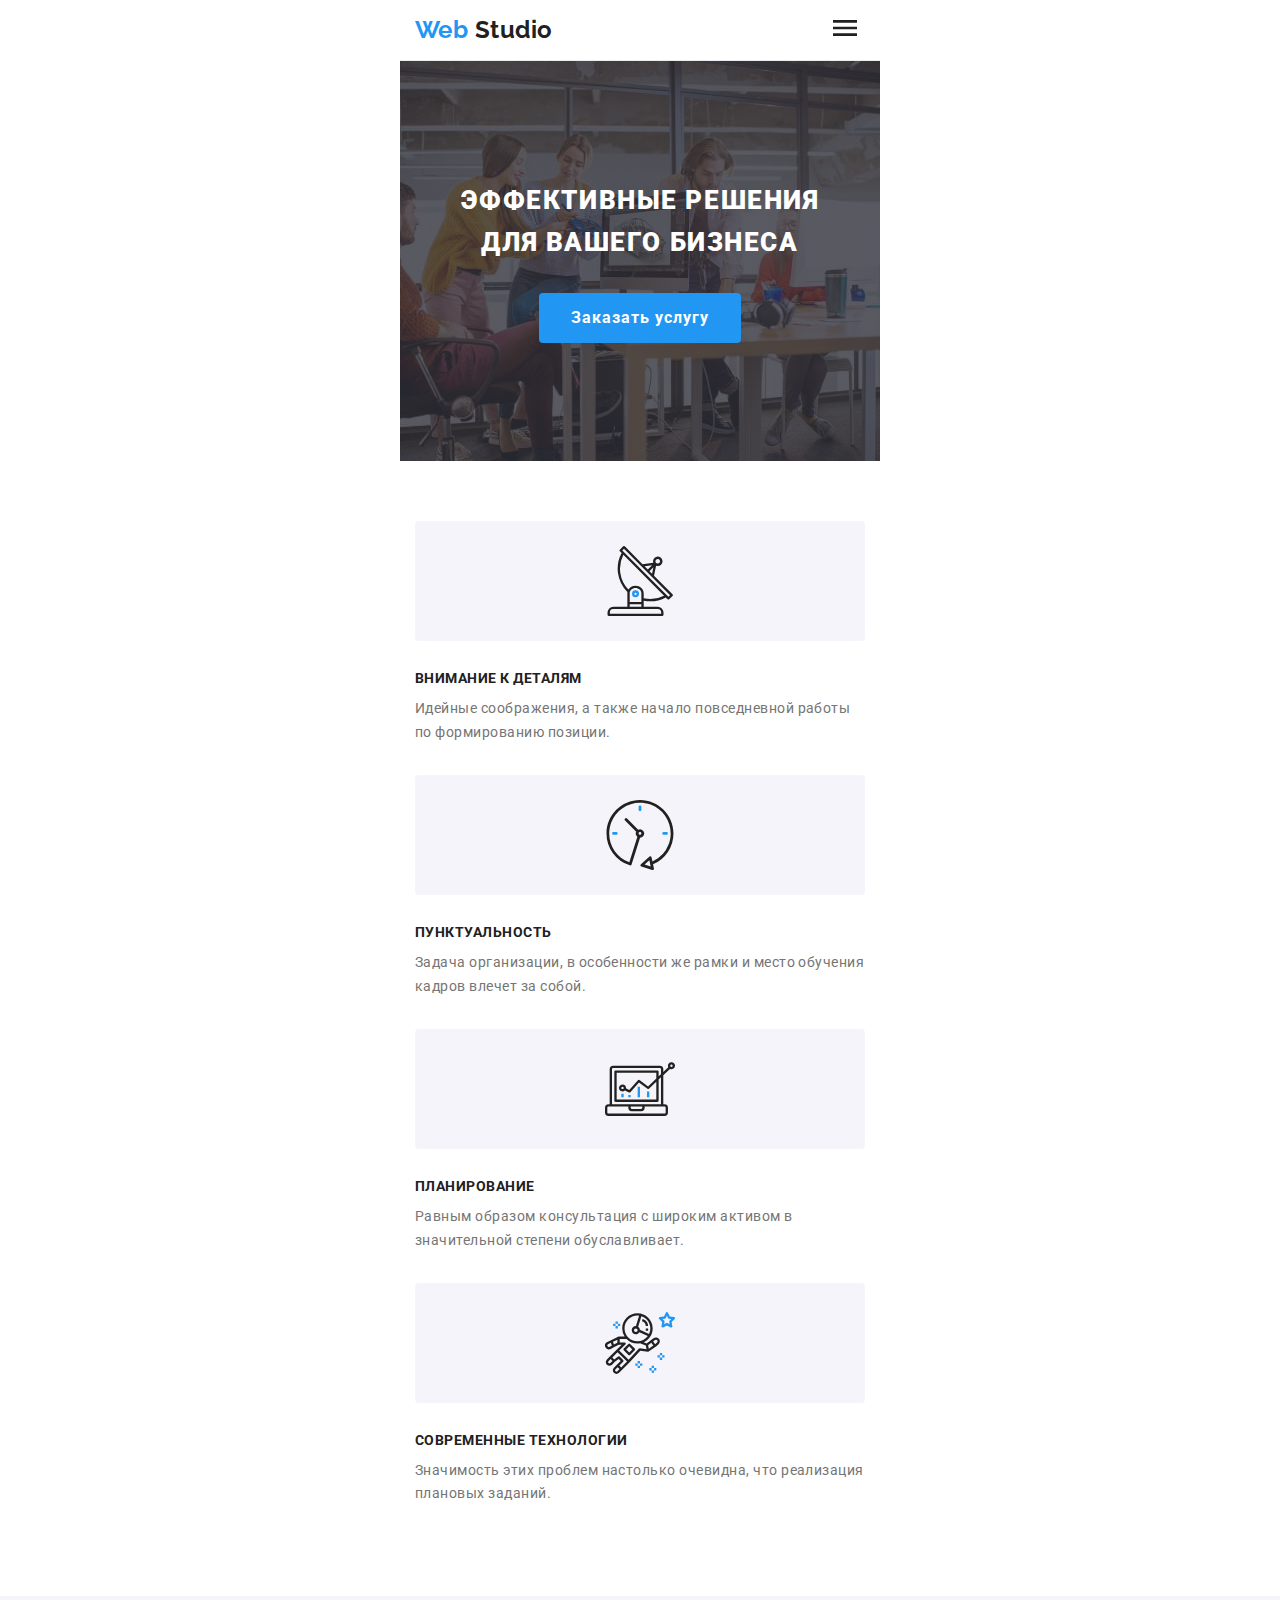
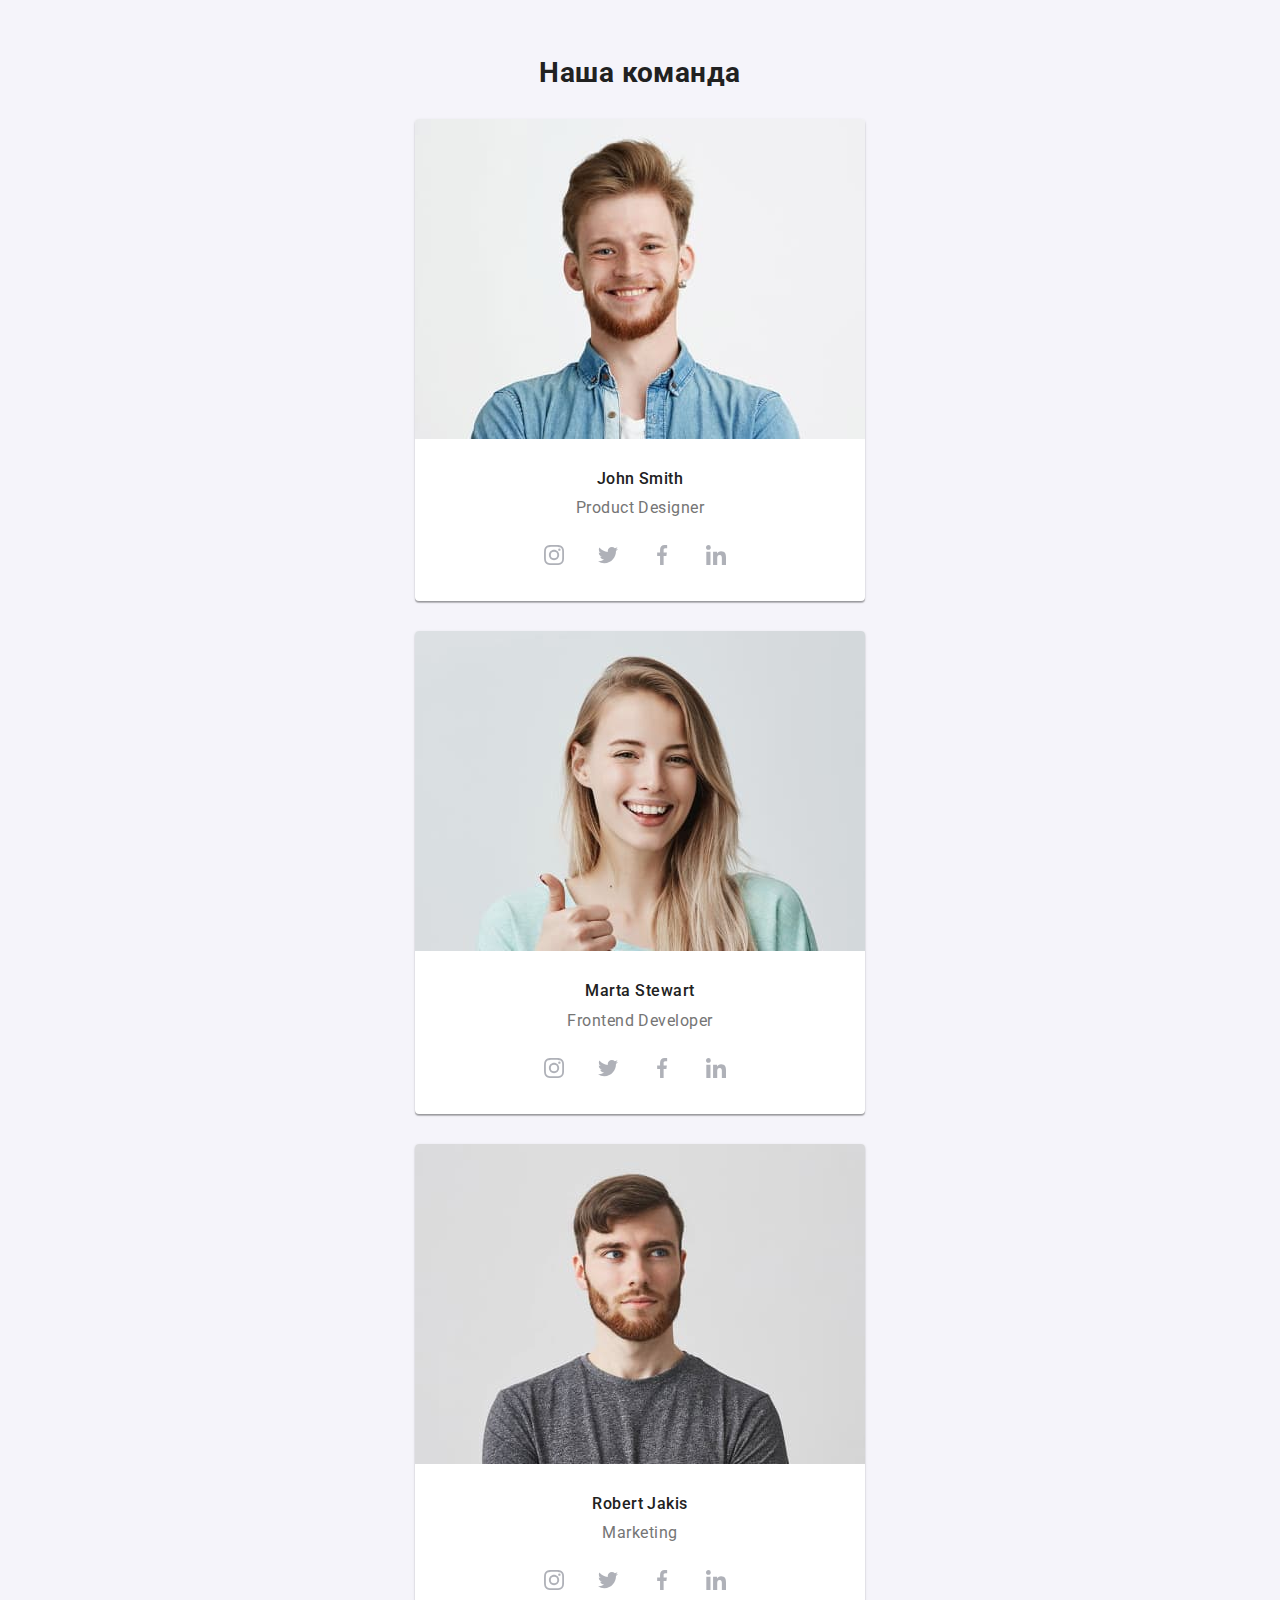
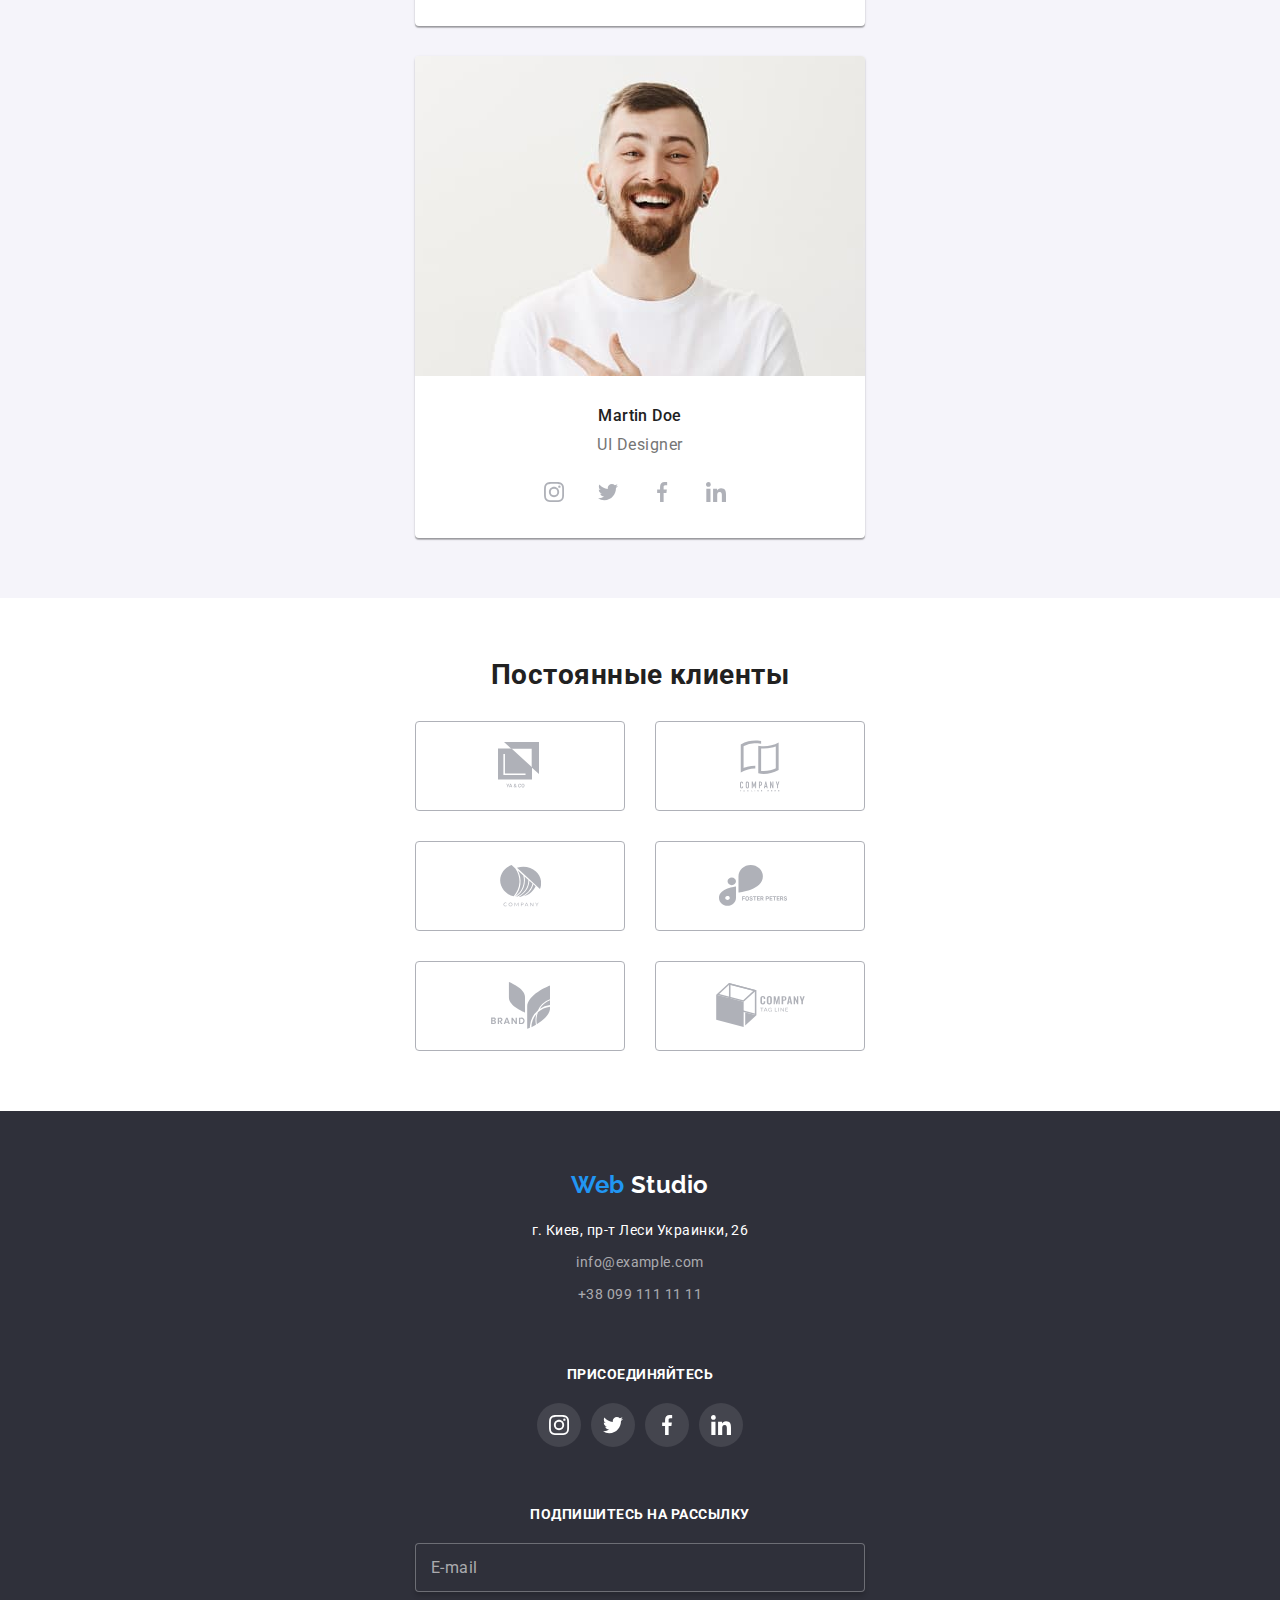
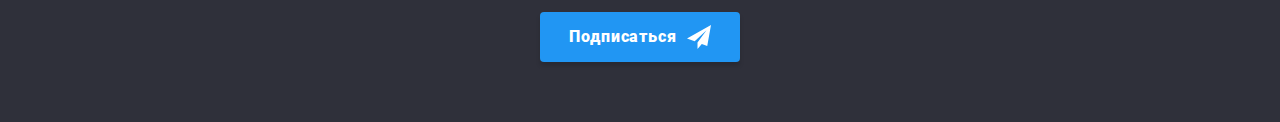
==== commit aa959112: "Добавляет стили для моб версии" ====
--- a/index.html
+++ b/index.html
@@ -152,7 +152,7 @@
             <li>
               <a href="" class="our-work-link"
                 ><img
-                  src="./img/img1.jpg"
+                  src="./img/features/img1.jpg"
                   alt="Картинка десктопных приложений"
                   width="370"
                   height="294"
@@ -165,7 +165,7 @@
             <li>
               <a href="" class="our-work-link"
                 ><img
-                  src="./img/img2.jpg"
+                  src="./img/features/img2.jpg"
                   alt="Картинка мобильных приложений"
                   width="370"
                   height="294"
@@ -178,7 +178,7 @@
             <li>
               <a href="" class="our-work-link"
                 ><img
-                  src="./img/img3.jpg"
+                  src="./img/features/img3.jpg"
                   alt="Картинка дизайнерских решений"
                   width="370"
                   height="294"
@@ -200,10 +200,8 @@
             <li>
               <img
                 class="our-team-foto"
-                src="./img/john-smith.jpg"
+                src="./img/our-team/john-smith.jpg"
                 alt="John Smith foto"
-                width="270"
-                height="260"
               />
               <p class="our-team-name">John Smith</p>
               <p class="our-team-position">Product Designer</p>
@@ -243,10 +241,8 @@
             <li>
               <img
                 class="our-team-foto"
-                src="./img/marta-stewart.jpg"
+                src="./img/our-team/marta-stewart.jpg"
                 alt="Marta Stewart foto"
-                width="270"
-                height="260"
               />
               <p class="our-team-name">Marta Stewart</p>
               <p class="our-team-position">Frontend Developer</p>
@@ -286,10 +282,8 @@
             <li>
               <img
                 class="our-team-foto"
-                src="./img/robert-jakis.jpg"
+                src="./img/our-team/robert-jakis.jpg"
                 alt="Robert Jakis foto"
-                width="270"
-                height="260"
               />
               <p class="our-team-name">Robert Jakis</p>
               <p class="our-team-position">Marketing</p>
@@ -329,10 +323,8 @@
             <li>
               <img
                 class="our-team-foto"
-                src="./img/martin-doe.jpg"
+                src="./img/our-team/martin-doe.jpg"
                 alt="Martin Doe foto"
-                width="270"
-                height="260"
               />
               <p class="our-team-name">Martin Doe</p>
               <p class="our-team-position">UI Designer</p>
--- a/css/main.min.css
+++ b/css/main.min.css
@@ -1,2 +1,2 @@
-.visuallyhidden{position:absolute;overflow:hidden;clip:rect(0 0 0 0);height:1px;width:1px;margin:-1px;padding:0;border:0}.menu-button,.site-nav,.main-addr-list,.form-field-checkbox p,.features-list,.features-paragraph,.our-team-list,.social-networks,.clients-list,.follow-button{margin:0px;padding:0px}body{background-color:#fff;color:#212121;font-family:Roboto,sans-serif;letter-spacing:0.03em}ul{list-style:none}a{display:block;text-decoration:none;color:#212121}img{display:block;max-width:100%;height:auto}h2{text-align:center;font-weight:700;font-size:36px;line-height:1.17}button{cursor:pointer}footer{background-color:#2f303a}.container{max-width:480px;margin:0px auto;padding:0px 15px}.is-hidden{opacity:0;pointer-events:none}.current::after{content:'';display:block;margin-top:8px;height:4px;background-color:#2196f3;border-radius:2px}.header-links{position:relative;display:-webkit-box;display:-ms-flexbox;display:flex;-webkit-box-pack:justify;-ms-flex-pack:justify;justify-content:space-between;border-bottom:1px solid #ececec}.logo-primery,.logo-secondary{font-family:Raleway,sans-serif;font-weight:700}.logo-primery{display:inline-block;padding:16px 0px;font-size:24px;line-height:1.17}.logo-secondary{font-size:24px;line-height:1.17;color:#fff}.logo-web{color:#2196f3}.logo-margin{display:inline-block;margin-bottom:20px}.menu-button{background-color:transparent;border:none;outline:none}.menu-button>svg{fill:#212121}.menu-button>svg:hover>use:first-child{fill:#2196f3}@media screen and (min-width: 481px){.menu-button>svg:hover{fill:#2196f3}}.menu-button.is-open .icon-menu{display:none}.menu-button.is-open .icon-cross{display:block}.menu-button .icon-cross{display:none}.menu-button.is-open+.menu{display:block}.menu{position:absolute;left:0px;top:61px;display:none;width:100%;background-color:#fff}.site-nav{text-align:center}.site-nav>li{padding:0px;font-weight:500;font-size:18px;line-height:1.17;letter-spacing:0.02em}.site-nav>li:first-child>a{padding:60px 0px 20px}.site-nav>li:nth-child(2)>a{padding:20px 0px}.site-nav>li:last-child>a{padding:20px 0px 60px}.site-nav a{-webkit-transition:color 250ms cubic-bezier(0.4, 0, 0.2, 1);transition:color 250ms cubic-bezier(0.4, 0, 0.2, 1)}.site-nav a:hover,.site-nav a:focus{color:#2196f3}.site-nav>li a{display:inline-block}.site-nav .current{padding-bottom:0px;color:#2196f3}.main-addr{text-align:center}.main-addr a{color:#757575;font-style:normal;font-weight:500;font-size:18px;line-height:1.17;letter-spacing:0.02em;-webkit-transition:color 250ms cubic-bezier(0.4, 0, 0.2, 1);transition:color 250ms cubic-bezier(0.4, 0, 0.2, 1)}.main-addr a:hover,.main-addr a:focus{color:#2196f3}.main-addr svg{margin-right:10px;fill:#757575;-webkit-transition:fill 250ms cubic-bezier(0.4, 0, 0.2, 1);transition:fill 250ms cubic-bezier(0.4, 0, 0.2, 1)}.main-addr a:hover>svg,.main-addr a:focus>svg{color:#2196f3;fill:#2196f3}.main-addr-list>li:not(:last-child){margin-bottom:16px}.main-addr-list>li:last-child{margin-bottom:60px}.hero{display:-webkit-box;display:-ms-flexbox;display:flex;-webkit-box-pack:center;-ms-flex-pack:center;justify-content:center;-webkit-box-align:center;-ms-flex-align:center;align-items:center;max-width:480px;height:400px;margin:0px auto;background-image:-webkit-gradient(linear, left top, left bottom, from(rgba(47,48,58,0.8)), to(rgba(47,48,58,0.8))),url(../img/hero.jpg);background-image:linear-gradient(rgba(47,48,58,0.8), rgba(47,48,58,0.8)),url(../img/hero.jpg);color:#fff}.hero-container{display:-webkit-box;display:-ms-flexbox;display:flex;-webkit-box-orient:vertical;-webkit-box-direction:normal;-ms-flex-direction:column;flex-direction:column;-webkit-box-align:center;-ms-flex-align:center;align-items:center;padding:0px 45px}.hero-title{margin:0px 0px 30px;font-weight:900;font-size:26px;line-height:1.62;letter-spacing:0.06em;text-transform:uppercase;text-align:center}.hero-button{display:inline-block;min-width:200px;padding:10px 32px;border-style:none;background-color:#2196f3;border-radius:4px;color:#fff;font-weight:700;font-size:16px;line-height:1.87;letter-spacing:0.06em}body.modal-open{overflow:hidden}.backdrop{position:fixed;top:0;left:0;z-index:999;width:100%;height:100%;background:rgba(0,0,0,0.2);overflow-y:scroll;-webkit-transition:opacity 250ms cubic-bezier(0.4, 0, 0.2, 1);transition:opacity 250ms cubic-bezier(0.4, 0, 0.2, 1)}.modal{position:absolute;top:50%;left:50%;-webkit-transform:translate(-50%, -50%) scale(1);transform:translate(-50%, -50%) scale(1);background:#fff;-webkit-box-shadow:0px 2px 1px rgba(0,0,0,0.2),0px 1px 1px rgba(0,0,0,0.14),0px 1px 3px rgba(0,0,0,0.12);box-shadow:0px 2px 1px rgba(0,0,0,0.2),0px 1px 1px rgba(0,0,0,0.14),0px 1px 3px rgba(0,0,0,0.12);border-radius:4px;font-size:14px;line-height:1.14;letter-spacing:0.01em;color:#757575;-webkit-transition:-webkit-transform 250ms cubic-bezier(0.4, 0, 0.2, 1);transition:-webkit-transform 250ms cubic-bezier(0.4, 0, 0.2, 1);transition:transform 250ms cubic-bezier(0.4, 0, 0.2, 1);transition:transform 250ms cubic-bezier(0.4, 0, 0.2, 1), -webkit-transform 250ms cubic-bezier(0.4, 0, 0.2, 1)}.backdrop.is-hidden .modal{-webkit-transform:translate(-50%, -50%) scale(2);transform:translate(-50%, -50%) scale(2)}.submit-button-container{display:-webkit-box;display:-ms-flexbox;display:flex;-webkit-box-pack:center;-ms-flex-pack:center;justify-content:center}.submit-button-container>button{width:200px;height:50px;padding:0px;background-color:#2196f3;border-style:none;-webkit-box-shadow:0px 4px 4px rgba(0,0,0,0.15);box-shadow:0px 4px 4px rgba(0,0,0,0.15);border-radius:4px;font-weight:700;font-size:16px;line-height:1.87;letter-spacing:0.06em;color:#fff;-webkit-transition:background-color 250ms cubic-bezier(0.4, 0, 0.2, 1);transition:background-color 250ms cubic-bezier(0.4, 0, 0.2, 1)}.submit-button-container>button:hover,.submit-button-container>button:focus{background-color:#188ce8}.close{position:absolute;top:8px;right:8px;display:-webkit-box;display:-ms-flexbox;display:flex;-webkit-box-pack:center;-ms-flex-pack:center;justify-content:center;-webkit-box-align:center;-ms-flex-align:center;align-items:center;width:30px;height:30px;background-color:#fff;border:1px solid rgba(0,0,0,0.1);border-radius:50%;cursor:pointer}.close svg{-webkit-transition:fill 250ms cubic-bezier(0.4, 0, 0.2, 1);transition:fill 250ms cubic-bezier(0.4, 0, 0.2, 1)}.close:hover svg,.close:focus svg{fill:#2196f3}.modal-section{padding:40px}.modal-title{margin:0px 0px 30px;font-weight:700;font-size:20px;line-height:23px;text-align:center;letter-spacing:0.03em;color:#212121}.form-field,.form-field-textarea{position:relative;margin-bottom:28px}.form-field input[type='text'],.form-field-textarea input[type='text'],.form-field input[type='tel'],.form-field-textarea input[type='tel'],.form-field input[type='email'],.form-field-textarea input[type='email'],.form-field textarea,.form-field-textarea textarea{width:100%;padding:12px 42px;border:1px solid rgba(33,33,33,0.2);border-radius:4px;outline:none;-webkit-transition:border-color 250ms cubic-bezier(0.4, 0, 0.2, 1);transition:border-color 250ms cubic-bezier(0.4, 0, 0.2, 1)}.form-field textarea,.form-field-textarea textarea{padding:12px 16px;resize:none}.form-field label[for='name'],.form-field-textarea label[for='name'],.form-field label[for='tel'],.form-field-textarea label[for='tel'],.form-field label[for='email'],.form-field-textarea label[for='email']{position:absolute;top:50%;left:42px;-webkit-transform:translateY(-50%);transform:translateY(-50%);-webkit-transition:color 250ms cubic-bezier(0.4, 0, 0.2, 1),font-size 250ms cubic-bezier(0.4, 0, 0.2, 1),line-height 250ms cubic-bezier(0.4, 0, 0.2, 1),-webkit-transform 250ms cubic-bezier(0.4, 0, 0.2, 1);transition:color 250ms cubic-bezier(0.4, 0, 0.2, 1),font-size 250ms cubic-bezier(0.4, 0, 0.2, 1),line-height 250ms cubic-bezier(0.4, 0, 0.2, 1),-webkit-transform 250ms cubic-bezier(0.4, 0, 0.2, 1);transition:transform 250ms cubic-bezier(0.4, 0, 0.2, 1),color 250ms cubic-bezier(0.4, 0, 0.2, 1),font-size 250ms cubic-bezier(0.4, 0, 0.2, 1),line-height 250ms cubic-bezier(0.4, 0, 0.2, 1);transition:transform 250ms cubic-bezier(0.4, 0, 0.2, 1),color 250ms cubic-bezier(0.4, 0, 0.2, 1),font-size 250ms cubic-bezier(0.4, 0, 0.2, 1),line-height 250ms cubic-bezier(0.4, 0, 0.2, 1),-webkit-transform 250ms cubic-bezier(0.4, 0, 0.2, 1);cursor:text}.form-field svg,.form-field-textarea svg{position:absolute;top:50%;left:16px;-webkit-transform:translateY(-50%);transform:translateY(-50%);fill:#212121;-webkit-transition:fill 250ms cubic-bezier(0.4, 0, 0.2, 1);transition:fill 250ms cubic-bezier(0.4, 0, 0.2, 1)}.form-field,.form-field-textarea{position:relative;margin-bottom:28px}.form-field input[type='text'],.form-field-textarea input[type='text'],.form-field input[type='tel'],.form-field-textarea input[type='tel'],.form-field input[type='email'],.form-field-textarea input[type='email'],.form-field textarea,.form-field-textarea textarea{width:100%;padding:12px 42px;border:1px solid rgba(33,33,33,0.2);border-radius:4px;outline:none;-webkit-transition:border-color 250ms cubic-bezier(0.4, 0, 0.2, 1);transition:border-color 250ms cubic-bezier(0.4, 0, 0.2, 1)}.form-field input[type='text']:focus,.form-field-textarea input[type='text']:focus,.form-field input[type='tel']:focus,.form-field-textarea input[type='tel']:focus,.form-field input[type='email']:focus,.form-field-textarea input[type='email']:focus,.form-field textarea:focus,.form-field-textarea textarea:focus{border-color:#2196f3}.form-field textarea,.form-field-textarea textarea{padding:12px 16px;resize:none}.form-field label[for='name'],.form-field-textarea label[for='name'],.form-field label[for='tel'],.form-field-textarea label[for='tel'],.form-field label[for='email'],.form-field-textarea label[for='email']{position:absolute;top:50%;left:42px;-webkit-transform:translateY(-50%);transform:translateY(-50%);-webkit-transition:color 250ms cubic-bezier(0.4, 0, 0.2, 1),font-size 250ms cubic-bezier(0.4, 0, 0.2, 1),line-height 250ms cubic-bezier(0.4, 0, 0.2, 1),-webkit-transform 250ms cubic-bezier(0.4, 0, 0.2, 1);transition:color 250ms cubic-bezier(0.4, 0, 0.2, 1),font-size 250ms cubic-bezier(0.4, 0, 0.2, 1),line-height 250ms cubic-bezier(0.4, 0, 0.2, 1),-webkit-transform 250ms cubic-bezier(0.4, 0, 0.2, 1);transition:transform 250ms cubic-bezier(0.4, 0, 0.2, 1),color 250ms cubic-bezier(0.4, 0, 0.2, 1),font-size 250ms cubic-bezier(0.4, 0, 0.2, 1),line-height 250ms cubic-bezier(0.4, 0, 0.2, 1);transition:transform 250ms cubic-bezier(0.4, 0, 0.2, 1),color 250ms cubic-bezier(0.4, 0, 0.2, 1),font-size 250ms cubic-bezier(0.4, 0, 0.2, 1),line-height 250ms cubic-bezier(0.4, 0, 0.2, 1),-webkit-transform 250ms cubic-bezier(0.4, 0, 0.2, 1);cursor:text}.form-field svg,.form-field-textarea svg{position:absolute;top:50%;left:16px;-webkit-transform:translateY(-50%);transform:translateY(-50%);fill:#212121;-webkit-transition:fill 250ms cubic-bezier(0.4, 0, 0.2, 1);transition:fill 250ms cubic-bezier(0.4, 0, 0.2, 1)}.form-field input:focus+label,.form-field-textarea input:focus+label,.form-field input:not(:placeholder-shown)+label,.form-field-textarea input:not(:placeholder-shown)+label{-webkit-transform:translate(-26px, -40px);transform:translate(-26px, -40px);font-size:12px;line-height:1.17;color:#2196f3;cursor:default}.form-field input:focus ~ svg,.form-field-textarea input:focus ~ svg,.form-field input:not(:placeholder-shown) ~ svg,.form-field-textarea input:not(:placeholder-shown) ~ svg{fill:#2196f3}.form-field-textarea{margin-bottom:20px}.form-field-textarea label{position:absolute;top:10px;left:16px;-webkit-transform:translateY(0px);transform:translateY(0px);-webkit-transition:-webkit-transform 250ms cubic-bezier(0.4, 0, 0.2, 1);transition:-webkit-transform 250ms cubic-bezier(0.4, 0, 0.2, 1);transition:transform 250ms cubic-bezier(0.4, 0, 0.2, 1);transition:transform 250ms cubic-bezier(0.4, 0, 0.2, 1), -webkit-transform 250ms cubic-bezier(0.4, 0, 0.2, 1);cursor:text}.form-field textarea:focus+label,.form-field-textarea textarea:focus+label,.form-field textarea:not(:placeholder-shown)+label,.form-field-textarea textarea:not(:placeholder-shown)+label{-webkit-transform:translateY(-30px);transform:translateY(-30px);font-size:12px;line-height:1.17;color:#2196f3;cursor:default}.form-field.form-field-checkbox label[for='policy'],.form-field-checkbox.form-field-textarea label[for='policy']{-webkit-transform:translate(0px, 0px);transform:translate(0px, 0px);display:-webkit-box;display:-ms-flexbox;display:flex;-webkit-box-align:center;-ms-flex-align:center;align-items:center;font-size:14px;line-height:1.71;letter-spacing:0.03em;color:#757575}.form-field-checkbox a{display:inline;text-decoration:underline;color:#2196f3}.form-field-checkbox span{width:15px;height:15px;margin-right:8px;border:2px solid black;border-radius:2px}.form-field-checkbox input:checked+label>span{background-color:#2196f3;background-image:url(../img/icon-check.svg);background-size:contain;background-origin:border-box;border-color:transparent}.features{padding:60px 0px}.features-title-h3{margin:0px 0px 10px;font-weight:700;font-size:14px;line-height:1.14;text-transform:uppercase}.features-blok{display:-webkit-box;display:-ms-flexbox;display:flex;-webkit-box-pack:center;-ms-flex-pack:center;justify-content:center;-webkit-box-align:center;-ms-flex-align:center;align-items:center;height:120px;margin-bottom:30px;background:#f5f4fa;border-radius:4px}.features-paragraph{margin-bottom:30px;color:#757575;font-size:14px;line-height:1.71}.our-work{padding:60px 0px;display:none}.our-team{margin:0px;padding:60px 0px;background:#f5f4fa}.our-team .our-team-position{color:#757575;font-weight:400}.our-team p{font-weight:500;font-size:16px;line-height:1.19;text-align:center}.our-team-title{margin:0px 0px 30px;padding:0px;font-size:28px;line-height:1.18}.our-team-list>li{padding-bottom:24px;background-color:#fff;-webkit-box-shadow:0px 2px 1px rgba(0,0,0,0.2),0px 1px 1px rgba(0,0,0,0.14),0px 1px 3px rgba(0,0,0,0.12);box-shadow:0px 2px 1px rgba(0,0,0,0.2),0px 1px 1px rgba(0,0,0,0.14),0px 1px 3px rgba(0,0,0,0.12);border-radius:4px;overflow:hidden}.our-team-list>li:not(:last-child){margin-bottom:30px}.our-team-foto{margin-bottom:30px}.our-team-name{margin:0px 0px 10px}.our-team-position{margin:0px 0px 16px}.social-networks{display:-webkit-box;display:-ms-flexbox;display:flex;-webkit-box-pack:center;-ms-flex-pack:center;justify-content:center}.social-networks svg{fill:#afb1b8;-webkit-transition:fill 250ms cubic-bezier(0.4, 0, 0.2, 1);transition:fill 250ms cubic-bezier(0.4, 0, 0.2, 1)}.social-networks a{-webkit-transition:background 250ms cubic-bezier(0.4, 0, 0.2, 1);transition:background 250ms cubic-bezier(0.4, 0, 0.2, 1)}.social-networks a:hover,.social-networks a:focus{background:#2196f3}.social-networks-container{display:-webkit-box;display:-ms-flexbox;display:flex;-webkit-box-pack:center;-ms-flex-pack:center;justify-content:center}.social-networks-container li{margin-right:10px}.social-networks-container a{display:-webkit-box;display:-ms-flexbox;display:flex;-webkit-box-pack:center;-ms-flex-pack:center;justify-content:center;-webkit-box-align:center;-ms-flex-align:center;align-items:center;width:44px;height:44px;background:#fff;border-radius:50%}.social-networks a:hover>svg,.social-networks a:focus>svg{fill:#fff}.clients{margin:0px;padding:60px 0px}.clients-title{margin:0px 0px 30px;font-size:28px;line-height:1.18}.clients-list{display:-webkit-box;display:-ms-flexbox;display:flex;-ms-flex-wrap:wrap;flex-wrap:wrap;margin:-15px}.clients-list li{margin:15px;width:calc((100% - 4 * 15px) / 2)}.clients-list a{display:-webkit-box;display:-ms-flexbox;display:flex;-webkit-box-pack:center;-ms-flex-pack:center;justify-content:center;-webkit-box-align:center;-ms-flex-align:center;align-items:center;height:90px;border:1px solid #afb1b8;border-radius:4px;-webkit-transition:border 250ms cubic-bezier(0.4, 0, 0.2, 1);transition:border 250ms cubic-bezier(0.4, 0, 0.2, 1)}.clients-list a:hover,.clients-list a:focus{border:1px solid #2196f3}.clients-list svg{fill:#afb1b8;-webkit-transition:fill 250ms cubic-bezier(0.4, 0, 0.2, 1);transition:fill 250ms cubic-bezier(0.4, 0, 0.2, 1)}.clients-list a:hover>svg,.clients-list a:focus>svg{fill:#2196f3}.footer-container{padding:60px 0px;text-align:center}.footer-container>div:not(:last-child){margin-bottom:60px}.follow-title{margin:0px 0px 20px;color:#fff;font-weight:700;font-size:14px;line-height:1.14;text-transform:uppercase}.follow-container{position:relative;display:-webkit-box;display:-ms-flexbox;display:flex;-webkit-box-orient:vertical;-webkit-box-direction:normal;-ms-flex-direction:column;flex-direction:column;-webkit-box-align:center;-ms-flex-align:center;align-items:center}.follow-container label{position:absolute;left:16px;top:15px;font-size:16px;line-height:1.25;letter-spacing:0.03em;color:rgba(255,255,255,0.6);cursor:text;-webkit-transition:color 250ms cubic-bezier(0.4, 0, 0.2, 1),-webkit-transform 250ms cubic-bezier(0.4, 0, 0.2, 1);transition:color 250ms cubic-bezier(0.4, 0, 0.2, 1),-webkit-transform 250ms cubic-bezier(0.4, 0, 0.2, 1);transition:transform 250ms cubic-bezier(0.4, 0, 0.2, 1),color 250ms cubic-bezier(0.4, 0, 0.2, 1);transition:transform 250ms cubic-bezier(0.4, 0, 0.2, 1),color 250ms cubic-bezier(0.4, 0, 0.2, 1),-webkit-transform 250ms cubic-bezier(0.4, 0, 0.2, 1)}.follow-container input{width:100%;margin-bottom:20px;-webkit-transition:border-color 250ms cubic-bezier(0.4, 0, 0.2, 1);transition:border-color 250ms cubic-bezier(0.4, 0, 0.2, 1)}.follow-container input:focus{border-color:#2196f3;outline:none}.follow-container input:focus+label,.follow-container input:not(:placeholder-shown)+label{-webkit-transform:translateY(-35px);transform:translateY(-35px);color:#2196f3;cursor:default}.enter-e-mail{display:block;padding:9px 0px 9px 16px;background:#2f303a;border:1px solid rgba(255,255,255,0.3);-webkit-box-shadow:0px 4px 4px rgba(0,0,0,0.15);box-shadow:0px 4px 4px rgba(0,0,0,0.15);border-radius:4px;font-weight:400;font-size:16px;line-height:1.87;color:#fff}.follow-button{display:-webkit-box;display:-ms-flexbox;display:flex;-webkit-box-pack:center;-ms-flex-pack:center;justify-content:center;-webkit-box-align:center;-ms-flex-align:center;align-items:center;width:200px;height:50px;-webkit-box-shadow:0px 4px 4px rgba(0,0,0,0.15);box-shadow:0px 4px 4px rgba(0,0,0,0.15);border-radius:4px;border-width:0px;background-color:#2196f3;color:#fff;font-weight:900;font-size:16px;line-height:1.87;letter-spacing:0.06em}.follow-button-text{margin-right:10px}.social-networks-links{display:-webkit-box;display:-ms-flexbox;display:flex}.social-networks-links svg{fill:#fff}.social-networks-links a{display:-webkit-box;display:-ms-flexbox;display:flex;-webkit-box-pack:center;-ms-flex-pack:center;justify-content:center;-webkit-box-align:center;-ms-flex-align:center;align-items:center;width:44px;height:44px;background:rgba(255,255,255,0.1);border-radius:50%;-webkit-transition:background 250ms cubic-bezier(0.4, 0, 0.2, 1);transition:background 250ms cubic-bezier(0.4, 0, 0.2, 1)}.social-networks-links li:not(:last-child){margin-right:10px}.footer-address>a{font-style:normal;font-size:14px;line-height:1.71;color:rgba(255,255,255,0.6)}.footer-address>a:not(:last-child){margin-bottom:8px}.footer-address>.addr-map{color:#fff}
+.visuallyhidden{position:absolute;overflow:hidden;clip:rect(0 0 0 0);height:1px;width:1px;margin:-1px;padding:0;border:0}.menu-button,.site-nav,.main-addr-list,.form-field-checkbox p,.features-list,.features-paragraph,.our-team-list,.social-networks,.clients-list,.projects-list,.project-type,.button-list,.follow-button{margin:0px;padding:0px}body{background-color:#fff;color:#212121;font-family:Roboto,sans-serif;letter-spacing:0.03em}ul{list-style:none}a{display:block;text-decoration:none;color:#212121}img{display:block;max-width:100%;height:auto}h2{text-align:center;font-weight:700;font-size:36px;line-height:1.17}button{cursor:pointer}footer{background-color:#2f303a}.container{max-width:480px;margin:0px auto;padding:0px 15px}.is-hidden{opacity:0;pointer-events:none}.current::after{content:'';display:block;margin-top:8px;height:4px;background-color:#2196f3;border-radius:2px}.header-links{position:relative;display:-webkit-box;display:-ms-flexbox;display:flex;-webkit-box-pack:justify;-ms-flex-pack:justify;justify-content:space-between;border-bottom:1px solid #ececec}.logo-primery,.logo-secondary{font-family:Raleway,sans-serif;font-weight:700}.logo-primery{display:inline-block;padding:16px 0px;font-size:24px;line-height:1.17}.logo-secondary{font-size:24px;line-height:1.17;color:#fff}.logo-web{color:#2196f3}.logo-margin{display:inline-block;margin-bottom:20px}.menu-button{background-color:transparent;border:none;outline:none}.menu-button>svg{fill:#212121}.menu-button>svg:hover>use:first-child{fill:#2196f3}@media screen and (min-width: 481px){.menu-button>svg:hover{fill:#2196f3}}.menu-button.is-open .icon-menu{display:none}.menu-button.is-open .icon-cross{display:block}.menu-button .icon-cross{display:none}.menu-button.is-open+.menu{display:block}.menu{position:absolute;left:0px;top:61px;z-index:999;display:none;width:100%;background-color:#fff}.site-nav{text-align:center}.site-nav>li{padding:0px;font-weight:500;font-size:18px;line-height:1.17;letter-spacing:0.02em}.site-nav>li:first-child>a{padding:60px 0px 20px}.site-nav>li:nth-child(2)>a{padding:20px 0px}.site-nav>li:last-child>a{padding:20px 0px 60px}.site-nav a{-webkit-transition:color 250ms cubic-bezier(0.4, 0, 0.2, 1);transition:color 250ms cubic-bezier(0.4, 0, 0.2, 1)}.site-nav a:hover,.site-nav a:focus{color:#2196f3}.site-nav>li a{display:inline-block}.site-nav .current{padding-bottom:0px;color:#2196f3}.main-addr{text-align:center}.main-addr a{color:#757575;font-style:normal;font-weight:500;font-size:18px;line-height:1.17;letter-spacing:0.02em;-webkit-transition:color 250ms cubic-bezier(0.4, 0, 0.2, 1);transition:color 250ms cubic-bezier(0.4, 0, 0.2, 1)}.main-addr a:hover,.main-addr a:focus{color:#2196f3}.main-addr svg{margin-right:10px;fill:#757575;-webkit-transition:fill 250ms cubic-bezier(0.4, 0, 0.2, 1);transition:fill 250ms cubic-bezier(0.4, 0, 0.2, 1)}.main-addr a:hover>svg,.main-addr a:focus>svg{color:#2196f3;fill:#2196f3}.main-addr-list>li:not(:last-child){margin-bottom:16px}.main-addr-list>li:last-child{margin-bottom:60px}.hero{display:-webkit-box;display:-ms-flexbox;display:flex;-webkit-box-pack:center;-ms-flex-pack:center;justify-content:center;-webkit-box-align:center;-ms-flex-align:center;align-items:center;max-width:480px;height:400px;margin:0px auto;background-image:-webkit-gradient(linear, left top, left bottom, from(rgba(47,48,58,0.8)), to(rgba(47,48,58,0.8))),url(../img/hero/hero-480.jpg);background-image:linear-gradient(rgba(47,48,58,0.8), rgba(47,48,58,0.8)),url(../img/hero/hero-480.jpg);color:#fff}.hero-container{display:-webkit-box;display:-ms-flexbox;display:flex;-webkit-box-orient:vertical;-webkit-box-direction:normal;-ms-flex-direction:column;flex-direction:column;-webkit-box-align:center;-ms-flex-align:center;align-items:center;padding:0px 45px}.hero-title{margin:0px 0px 30px;font-weight:900;font-size:26px;line-height:1.62;letter-spacing:0.06em;text-transform:uppercase;text-align:center}.hero-button{display:inline-block;min-width:200px;padding:10px 32px;border-style:none;background-color:#2196f3;border-radius:4px;color:#fff;font-weight:700;font-size:16px;line-height:1.87;letter-spacing:0.06em}body.modal-open{overflow:hidden}.backdrop{position:fixed;top:0;left:0;z-index:999;width:100%;height:100%;background:rgba(0,0,0,0.2);overflow-y:scroll;-webkit-transition:opacity 250ms cubic-bezier(0.4, 0, 0.2, 1);transition:opacity 250ms cubic-bezier(0.4, 0, 0.2, 1)}.modal{position:absolute;top:50%;left:50%;-webkit-transform:translate(-50%, -50%) scale(1);transform:translate(-50%, -50%) scale(1);width:calc(100% - 30px);max-width:450px;background:#fff;-webkit-box-shadow:0px 2px 1px rgba(0,0,0,0.2),0px 1px 1px rgba(0,0,0,0.14),0px 1px 3px rgba(0,0,0,0.12);box-shadow:0px 2px 1px rgba(0,0,0,0.2),0px 1px 1px rgba(0,0,0,0.14),0px 1px 3px rgba(0,0,0,0.12);border-radius:4px;font-size:14px;line-height:1.14;letter-spacing:0.01em;color:#757575;-webkit-transition:-webkit-transform 250ms cubic-bezier(0.4, 0, 0.2, 1);transition:-webkit-transform 250ms cubic-bezier(0.4, 0, 0.2, 1);transition:transform 250ms cubic-bezier(0.4, 0, 0.2, 1);transition:transform 250ms cubic-bezier(0.4, 0, 0.2, 1), -webkit-transform 250ms cubic-bezier(0.4, 0, 0.2, 1)}.backdrop.is-hidden .modal{-webkit-transform:translate(-50%, -50%) scale(2);transform:translate(-50%, -50%) scale(2)}.submit-button-container{display:-webkit-box;display:-ms-flexbox;display:flex;-webkit-box-pack:center;-ms-flex-pack:center;justify-content:center}.submit-button-container>button{min-width:200px;height:50px;padding:0px;background-color:#2196f3;border-style:none;-webkit-box-shadow:0px 4px 4px rgba(0,0,0,0.15);box-shadow:0px 4px 4px rgba(0,0,0,0.15);border-radius:4px;font-weight:700;font-size:16px;line-height:1.87;letter-spacing:0.06em;color:#fff;-webkit-transition:background-color 250ms cubic-bezier(0.4, 0, 0.2, 1);transition:background-color 250ms cubic-bezier(0.4, 0, 0.2, 1)}.submit-button-container>button:hover,.submit-button-container>button:focus{background-color:#188ce8}.close{position:absolute;top:8px;right:8px;display:-webkit-box;display:-ms-flexbox;display:flex;-webkit-box-pack:center;-ms-flex-pack:center;justify-content:center;-webkit-box-align:center;-ms-flex-align:center;align-items:center;width:30px;height:30px;background-color:#fff;border:1px solid rgba(0,0,0,0.1);border-radius:50%;cursor:pointer}.close svg{-webkit-transition:fill 250ms cubic-bezier(0.4, 0, 0.2, 1);transition:fill 250ms cubic-bezier(0.4, 0, 0.2, 1)}.close:hover svg,.close:focus svg{fill:#2196f3}.modal-section{padding:40px}.modal-title{margin:0px 0px 30px;font-weight:700;font-size:20px;line-height:30px;text-align:center;letter-spacing:0.03em;color:#212121}.form-field,.form-field-textarea{position:relative;margin-bottom:28px}.form-field input[type='text'],.form-field-textarea input[type='text'],.form-field input[type='tel'],.form-field-textarea input[type='tel'],.form-field input[type='email'],.form-field-textarea input[type='email'],.form-field textarea,.form-field-textarea textarea{width:100%;padding:12px 42px;border:1px solid rgba(33,33,33,0.2);border-radius:4px;outline:none;-webkit-transition:border-color 250ms cubic-bezier(0.4, 0, 0.2, 1);transition:border-color 250ms cubic-bezier(0.4, 0, 0.2, 1)}.form-field textarea,.form-field-textarea textarea{padding:12px 16px;resize:none}.form-field label[for='name'],.form-field-textarea label[for='name'],.form-field label[for='tel'],.form-field-textarea label[for='tel'],.form-field label[for='email'],.form-field-textarea label[for='email']{position:absolute;top:50%;left:42px;-webkit-transform:translateY(-50%);transform:translateY(-50%);-webkit-transition:color 250ms cubic-bezier(0.4, 0, 0.2, 1),font-size 250ms cubic-bezier(0.4, 0, 0.2, 1),line-height 250ms cubic-bezier(0.4, 0, 0.2, 1),-webkit-transform 250ms cubic-bezier(0.4, 0, 0.2, 1);transition:color 250ms cubic-bezier(0.4, 0, 0.2, 1),font-size 250ms cubic-bezier(0.4, 0, 0.2, 1),line-height 250ms cubic-bezier(0.4, 0, 0.2, 1),-webkit-transform 250ms cubic-bezier(0.4, 0, 0.2, 1);transition:transform 250ms cubic-bezier(0.4, 0, 0.2, 1),color 250ms cubic-bezier(0.4, 0, 0.2, 1),font-size 250ms cubic-bezier(0.4, 0, 0.2, 1),line-height 250ms cubic-bezier(0.4, 0, 0.2, 1);transition:transform 250ms cubic-bezier(0.4, 0, 0.2, 1),color 250ms cubic-bezier(0.4, 0, 0.2, 1),font-size 250ms cubic-bezier(0.4, 0, 0.2, 1),line-height 250ms cubic-bezier(0.4, 0, 0.2, 1),-webkit-transform 250ms cubic-bezier(0.4, 0, 0.2, 1);cursor:text}.form-field svg,.form-field-textarea svg{position:absolute;top:50%;left:16px;-webkit-transform:translateY(-50%);transform:translateY(-50%);fill:#212121;-webkit-transition:fill 250ms cubic-bezier(0.4, 0, 0.2, 1);transition:fill 250ms cubic-bezier(0.4, 0, 0.2, 1)}.form-field,.form-field-textarea{position:relative;margin-bottom:28px}.form-field input[type='text'],.form-field-textarea input[type='text'],.form-field input[type='tel'],.form-field-textarea input[type='tel'],.form-field input[type='email'],.form-field-textarea input[type='email'],.form-field textarea,.form-field-textarea textarea{width:100%;padding:12px 42px;border:1px solid rgba(33,33,33,0.2);border-radius:4px;outline:none;-webkit-transition:border-color 250ms cubic-bezier(0.4, 0, 0.2, 1);transition:border-color 250ms cubic-bezier(0.4, 0, 0.2, 1)}.form-field input[type='text']:focus,.form-field-textarea input[type='text']:focus,.form-field input[type='tel']:focus,.form-field-textarea input[type='tel']:focus,.form-field input[type='email']:focus,.form-field-textarea input[type='email']:focus,.form-field textarea:focus,.form-field-textarea textarea:focus{border-color:#2196f3}.form-field textarea,.form-field-textarea textarea{padding:12px 16px;resize:none}.form-field label[for='name'],.form-field-textarea label[for='name'],.form-field label[for='tel'],.form-field-textarea label[for='tel'],.form-field label[for='email'],.form-field-textarea label[for='email']{position:absolute;top:50%;left:42px;-webkit-transform:translateY(-50%);transform:translateY(-50%);-webkit-transition:color 250ms cubic-bezier(0.4, 0, 0.2, 1),font-size 250ms cubic-bezier(0.4, 0, 0.2, 1),line-height 250ms cubic-bezier(0.4, 0, 0.2, 1),-webkit-transform 250ms cubic-bezier(0.4, 0, 0.2, 1);transition:color 250ms cubic-bezier(0.4, 0, 0.2, 1),font-size 250ms cubic-bezier(0.4, 0, 0.2, 1),line-height 250ms cubic-bezier(0.4, 0, 0.2, 1),-webkit-transform 250ms cubic-bezier(0.4, 0, 0.2, 1);transition:transform 250ms cubic-bezier(0.4, 0, 0.2, 1),color 250ms cubic-bezier(0.4, 0, 0.2, 1),font-size 250ms cubic-bezier(0.4, 0, 0.2, 1),line-height 250ms cubic-bezier(0.4, 0, 0.2, 1);transition:transform 250ms cubic-bezier(0.4, 0, 0.2, 1),color 250ms cubic-bezier(0.4, 0, 0.2, 1),font-size 250ms cubic-bezier(0.4, 0, 0.2, 1),line-height 250ms cubic-bezier(0.4, 0, 0.2, 1),-webkit-transform 250ms cubic-bezier(0.4, 0, 0.2, 1);cursor:text}.form-field svg,.form-field-textarea svg{position:absolute;top:50%;left:16px;-webkit-transform:translateY(-50%);transform:translateY(-50%);fill:#212121;-webkit-transition:fill 250ms cubic-bezier(0.4, 0, 0.2, 1);transition:fill 250ms cubic-bezier(0.4, 0, 0.2, 1)}.form-field input:focus+label,.form-field-textarea input:focus+label,.form-field input:not(:placeholder-shown)+label,.form-field-textarea input:not(:placeholder-shown)+label{-webkit-transform:translate(-26px, -40px);transform:translate(-26px, -40px);font-size:12px;line-height:1.17;color:#2196f3;cursor:default}.form-field input:focus ~ svg,.form-field-textarea input:focus ~ svg,.form-field input:not(:placeholder-shown) ~ svg,.form-field-textarea input:not(:placeholder-shown) ~ svg{fill:#2196f3}.form-field-textarea{margin-bottom:20px}.form-field-textarea label{position:absolute;top:10px;left:16px;-webkit-transform:translateY(0px);transform:translateY(0px);-webkit-transition:-webkit-transform 250ms cubic-bezier(0.4, 0, 0.2, 1);transition:-webkit-transform 250ms cubic-bezier(0.4, 0, 0.2, 1);transition:transform 250ms cubic-bezier(0.4, 0, 0.2, 1);transition:transform 250ms cubic-bezier(0.4, 0, 0.2, 1), -webkit-transform 250ms cubic-bezier(0.4, 0, 0.2, 1);cursor:text}.form-field textarea:focus+label,.form-field-textarea textarea:focus+label,.form-field textarea:not(:placeholder-shown)+label,.form-field-textarea textarea:not(:placeholder-shown)+label{-webkit-transform:translateY(-30px);transform:translateY(-30px);font-size:12px;line-height:1.17;color:#2196f3;cursor:default}.form-field.form-field-checkbox label[for='policy'],.form-field-checkbox.form-field-textarea label[for='policy']{-webkit-transform:translate(0px, 0px);transform:translate(0px, 0px);display:-webkit-box;display:-ms-flexbox;display:flex;-webkit-box-align:center;-ms-flex-align:center;align-items:center;font-size:14px;line-height:1.71;letter-spacing:0.03em;color:#757575}.form-field-checkbox a{display:inline;text-decoration:underline;color:#2196f3}.form-field-checkbox span{width:15px;height:15px;margin-right:8px;border:2px solid black;border-radius:2px}.form-field-checkbox input:checked+label>span{background-color:#2196f3;background-image:url(../img/icon-check.svg);background-size:contain;background-origin:border-box;border-color:transparent}.features{padding:60px 0px}.features-title-h3{margin:0px 0px 10px;font-weight:700;font-size:14px;line-height:1.14;text-transform:uppercase}.features-blok{display:-webkit-box;display:-ms-flexbox;display:flex;-webkit-box-pack:center;-ms-flex-pack:center;justify-content:center;-webkit-box-align:center;-ms-flex-align:center;align-items:center;height:120px;margin-bottom:30px;background:#f5f4fa;border-radius:4px}.features-paragraph{margin-bottom:30px;color:#757575;font-size:14px;line-height:1.71}.our-work{padding:60px 0px;display:none}.our-team{margin:0px;padding:60px 0px;background:#f5f4fa}.our-team .our-team-position{color:#757575;font-weight:400}.our-team p{font-weight:500;font-size:16px;line-height:1.19;text-align:center}.our-team-title{margin:0px 0px 30px;padding:0px;font-size:28px;line-height:1.18}.our-team-list>li{padding-bottom:24px;background-color:#fff;-webkit-box-shadow:0px 2px 1px rgba(0,0,0,0.2),0px 1px 1px rgba(0,0,0,0.14),0px 1px 3px rgba(0,0,0,0.12);box-shadow:0px 2px 1px rgba(0,0,0,0.2),0px 1px 1px rgba(0,0,0,0.14),0px 1px 3px rgba(0,0,0,0.12);border-radius:4px;overflow:hidden}.our-team-list>li:not(:last-child){margin-bottom:30px}.our-team-foto{margin-bottom:30px}.our-team-name{margin:0px 0px 10px}.our-team-position{margin:0px 0px 16px}.social-networks{display:-webkit-box;display:-ms-flexbox;display:flex;-webkit-box-pack:center;-ms-flex-pack:center;justify-content:center}.social-networks svg{fill:#afb1b8;-webkit-transition:fill 250ms cubic-bezier(0.4, 0, 0.2, 1);transition:fill 250ms cubic-bezier(0.4, 0, 0.2, 1)}.social-networks a{-webkit-transition:background 250ms cubic-bezier(0.4, 0, 0.2, 1);transition:background 250ms cubic-bezier(0.4, 0, 0.2, 1)}.social-networks a:hover,.social-networks a:focus{background:#2196f3}.social-networks-container{display:-webkit-box;display:-ms-flexbox;display:flex;-webkit-box-pack:center;-ms-flex-pack:center;justify-content:center}.social-networks-container li{margin-right:10px}.social-networks-container a{display:-webkit-box;display:-ms-flexbox;display:flex;-webkit-box-pack:center;-ms-flex-pack:center;justify-content:center;-webkit-box-align:center;-ms-flex-align:center;align-items:center;width:44px;height:44px;background:#fff;border-radius:50%}.social-networks a:hover>svg,.social-networks a:focus>svg{fill:#fff}.clients{margin:0px;padding:60px 0px}.clients-title{margin:0px 0px 30px;font-size:28px;line-height:1.18}.clients-list{display:-webkit-box;display:-ms-flexbox;display:flex;-ms-flex-wrap:wrap;flex-wrap:wrap;margin:-15px}.clients-list li{margin:15px;width:calc((100% - 4 * 15px) / 2)}.clients-list a{display:-webkit-box;display:-ms-flexbox;display:flex;-webkit-box-pack:center;-ms-flex-pack:center;justify-content:center;-webkit-box-align:center;-ms-flex-align:center;align-items:center;height:90px;border:1px solid #afb1b8;border-radius:4px;-webkit-transition:border 250ms cubic-bezier(0.4, 0, 0.2, 1);transition:border 250ms cubic-bezier(0.4, 0, 0.2, 1)}.clients-list a:hover,.clients-list a:focus{border:1px solid #2196f3}.clients-list svg{fill:#afb1b8;-webkit-transition:fill 250ms cubic-bezier(0.4, 0, 0.2, 1);transition:fill 250ms cubic-bezier(0.4, 0, 0.2, 1)}.clients-list a:hover>svg,.clients-list a:focus>svg{fill:#2196f3}.main-portofolio{padding:60px 0px}.projects-list{display:-webkit-box;display:-ms-flexbox;display:flex;-ms-flex-wrap:wrap;flex-wrap:wrap}.projects-list-item{display:-webkit-box;display:-ms-flexbox;display:flex;-webkit-transition:all 250ms cubic-bezier(0.4, 0, 0.2, 1);transition:all 250ms cubic-bezier(0.4, 0, 0.2, 1)}.projects-list-item:hover,.projects-list-item:focus{-webkit-box-shadow:1px 4px 6px rgba(0,0,0,0.16),0px 4px 4px rgba(0,0,0,0.06),0px 1px 1px rgba(0,0,0,0.12);box-shadow:1px 4px 6px rgba(0,0,0,0.16),0px 4px 4px rgba(0,0,0,0.06),0px 1px 1px rgba(0,0,0,0.12);border-bottom-right-radius:5px;border-bottom-left-radius:5px}.projects-list-item:not(:last-child){margin-bottom:30px}.projects-list-content{padding:20px 24px;border:1px solid #eeeeee;border-bottom-right-radius:5px;border-bottom-left-radius:5px;border-top:none}.project-title{margin:0px 0px 4px;font-weight:700;font-size:18px;line-height:2;letter-spacing:0.06em}.project-type{color:#757575;font-weight:400;font-size:16px;line-height:1.87}.overlay{position:relative;overflow:hidden}.project-description{position:absolute;display:-webkit-box;display:-ms-flexbox;display:flex;-webkit-box-pack:center;-ms-flex-pack:center;justify-content:center;-webkit-box-align:center;-ms-flex-align:center;align-items:center;width:100%;height:294px;margin:0px;padding:0px 24px;color:#fff;background:rgba(33,150,243,0.9);font-weight:400;font-size:18px;line-height:1.56;-webkit-transition:-webkit-transform 250ms cubic-bezier(0.4, 0, 0.2, 1);transition:-webkit-transform 250ms cubic-bezier(0.4, 0, 0.2, 1);transition:transform 250ms cubic-bezier(0.4, 0, 0.2, 1);transition:transform 250ms cubic-bezier(0.4, 0, 0.2, 1), -webkit-transform 250ms cubic-bezier(0.4, 0, 0.2, 1)}.projects-list-item:hover .project-description,.projects-list-item:focus .project-description{-webkit-transform:translateY(-100%);transform:translateY(-100%)}.button-list{display:-webkit-box;display:-ms-flexbox;display:flex;-ms-flex-wrap:wrap;flex-wrap:wrap;margin-bottom:40px}.button-list li:not(:last-child){margin-right:8px}.button-list li:nth-child(-n+3){margin-bottom:15px}.portfolio-button{padding:6px 22px;color:#212121;font-weight:500;font-size:16px;line-height:1.63;border-radius:4px;border-width:0px;background-color:#f5f4fa;-webkit-transition:all 250ms cubic-bezier(0.4, 0, 0.2, 1);transition:all 250ms cubic-bezier(0.4, 0, 0.2, 1)}.portfolio-button:hover,.portfolio-button:focus{background-color:#2196f3;color:#fff}.footer-container{padding:60px 0px;text-align:center}.footer-container>div:not(:last-child){margin-bottom:60px}.follow-title{margin:0px 0px 20px;color:#fff;font-weight:700;font-size:14px;line-height:1.14;text-transform:uppercase}.follow-container{position:relative;display:-webkit-box;display:-ms-flexbox;display:flex;-webkit-box-orient:vertical;-webkit-box-direction:normal;-ms-flex-direction:column;flex-direction:column;-webkit-box-align:center;-ms-flex-align:center;align-items:center}.follow-container label{position:absolute;left:16px;top:15px;font-size:16px;line-height:1.25;letter-spacing:0.03em;color:rgba(255,255,255,0.6);cursor:text;-webkit-transition:color 250ms cubic-bezier(0.4, 0, 0.2, 1),-webkit-transform 250ms cubic-bezier(0.4, 0, 0.2, 1);transition:color 250ms cubic-bezier(0.4, 0, 0.2, 1),-webkit-transform 250ms cubic-bezier(0.4, 0, 0.2, 1);transition:transform 250ms cubic-bezier(0.4, 0, 0.2, 1),color 250ms cubic-bezier(0.4, 0, 0.2, 1);transition:transform 250ms cubic-bezier(0.4, 0, 0.2, 1),color 250ms cubic-bezier(0.4, 0, 0.2, 1),-webkit-transform 250ms cubic-bezier(0.4, 0, 0.2, 1)}.follow-container input{width:100%;margin-bottom:20px;-webkit-transition:border-color 250ms cubic-bezier(0.4, 0, 0.2, 1);transition:border-color 250ms cubic-bezier(0.4, 0, 0.2, 1)}.follow-container input:focus{border-color:#2196f3;outline:none}.follow-container input:focus+label,.follow-container input:not(:placeholder-shown)+label{-webkit-transform:translateY(-35px);transform:translateY(-35px);color:#2196f3;cursor:default}.enter-e-mail{display:block;padding:9px 0px 9px 16px;background:#2f303a;border:1px solid rgba(255,255,255,0.3);-webkit-box-shadow:0px 4px 4px rgba(0,0,0,0.15);box-shadow:0px 4px 4px rgba(0,0,0,0.15);border-radius:4px;font-weight:400;font-size:16px;line-height:1.87;color:#fff}.follow-button{display:-webkit-box;display:-ms-flexbox;display:flex;-webkit-box-pack:center;-ms-flex-pack:center;justify-content:center;-webkit-box-align:center;-ms-flex-align:center;align-items:center;width:200px;height:50px;-webkit-box-shadow:0px 4px 4px rgba(0,0,0,0.15);box-shadow:0px 4px 4px rgba(0,0,0,0.15);border-radius:4px;border-width:0px;background-color:#2196f3;color:#fff;font-weight:900;font-size:16px;line-height:1.87;letter-spacing:0.06em}.follow-button-text{margin-right:10px}.social-networks-links{display:-webkit-box;display:-ms-flexbox;display:flex}.social-networks-links svg{fill:#fff}.social-networks-links a{display:-webkit-box;display:-ms-flexbox;display:flex;-webkit-box-pack:center;-ms-flex-pack:center;justify-content:center;-webkit-box-align:center;-ms-flex-align:center;align-items:center;width:44px;height:44px;background:rgba(255,255,255,0.1);border-radius:50%;-webkit-transition:background 250ms cubic-bezier(0.4, 0, 0.2, 1);transition:background 250ms cubic-bezier(0.4, 0, 0.2, 1)}.social-networks-links li:not(:last-child){margin-right:10px}.footer-address>a{font-style:normal;font-size:14px;line-height:1.71;color:rgba(255,255,255,0.6)}.footer-address>a:not(:last-child){margin-bottom:8px}.footer-address>.addr-map{color:#fff}
 /*# sourceMappingURL=main.min.css.map */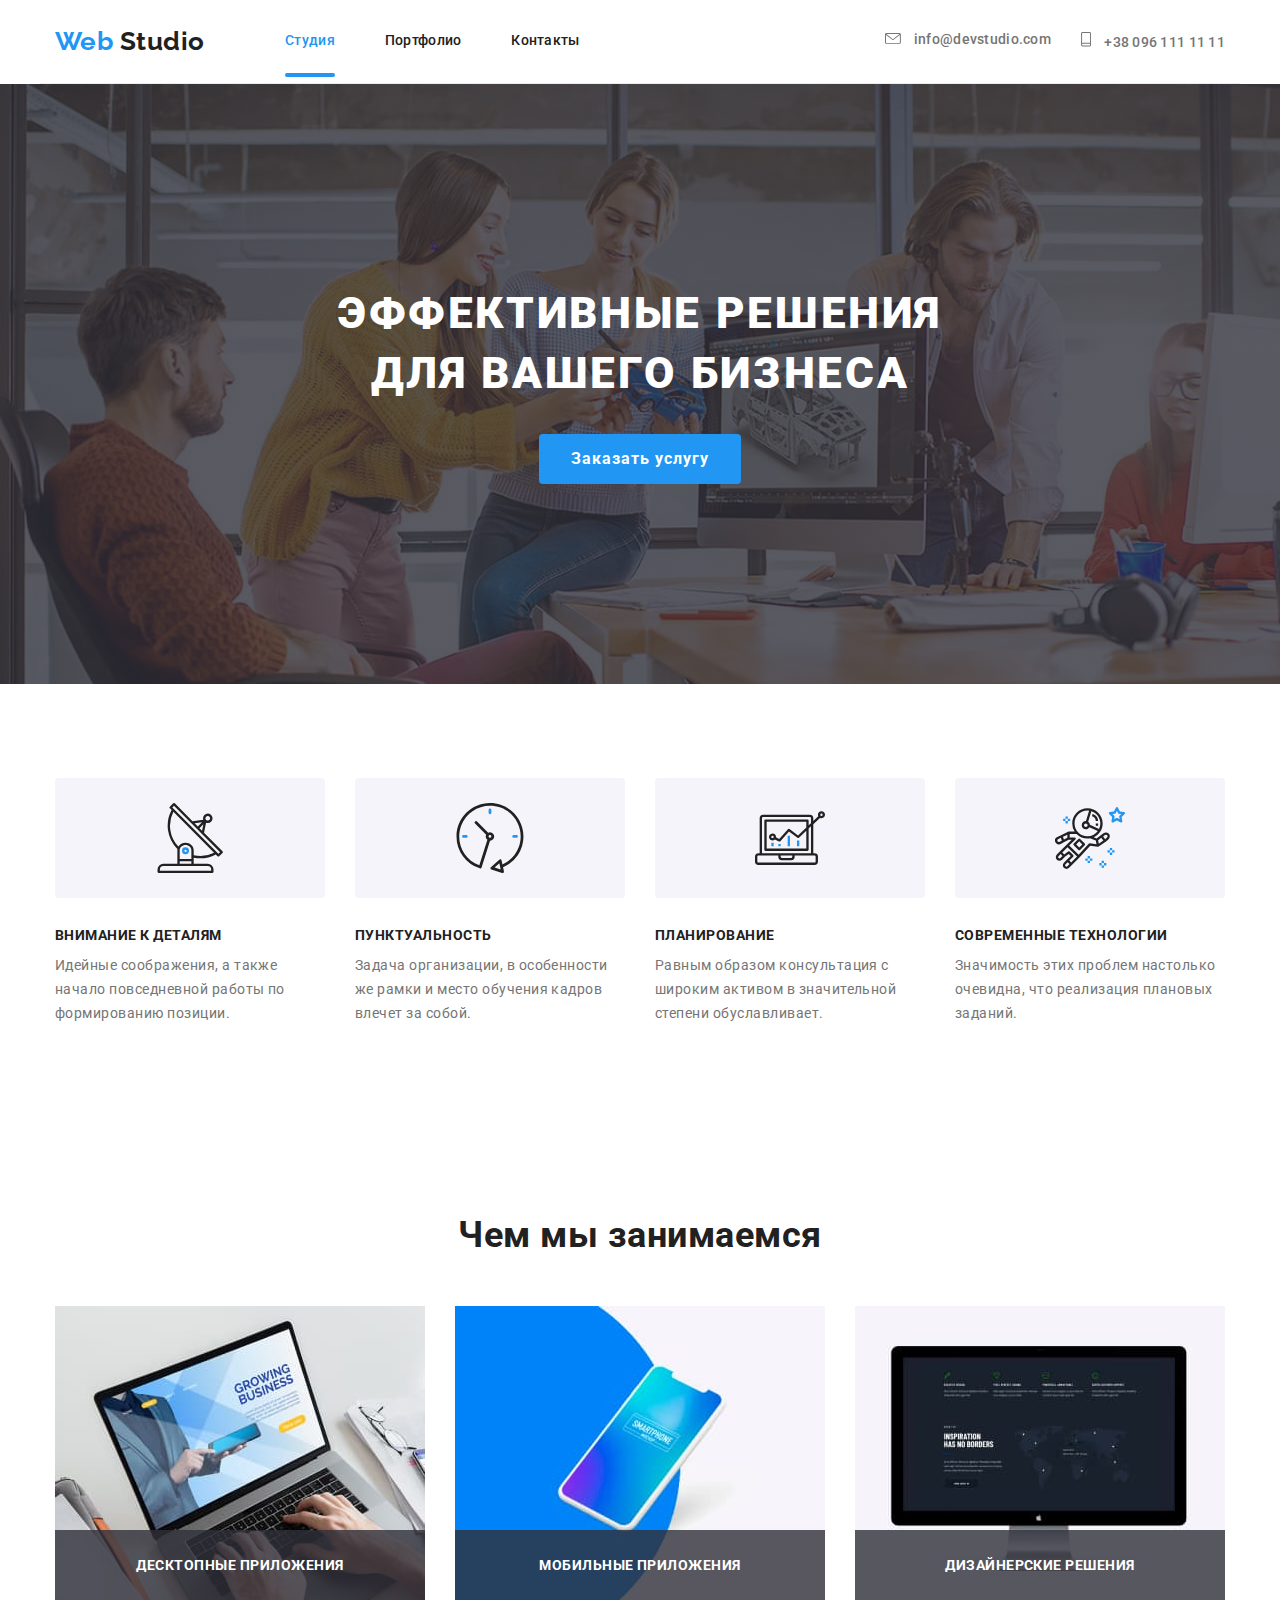
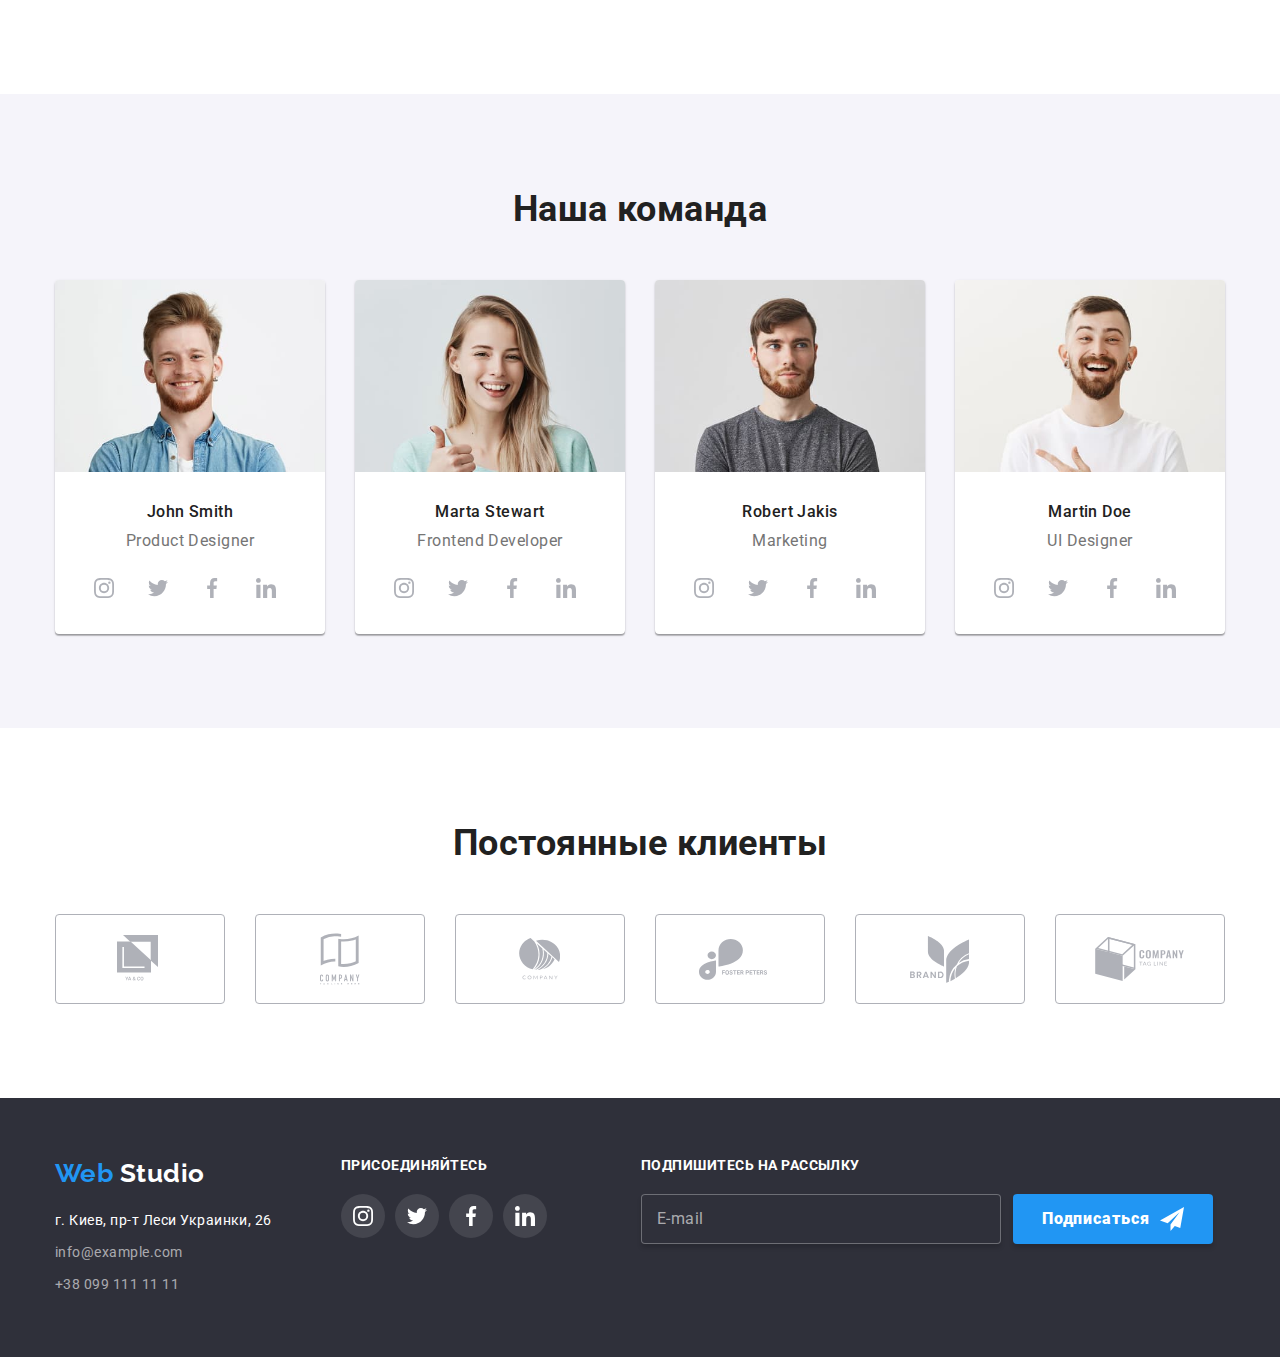
==== commit 2f94c54b: "Добавляет стили для таблетки и десктопа" ====
--- a/index.html
+++ b/index.html
@@ -33,6 +33,7 @@
             width="40"
             height="40"
             aria-label="Переключатель мобильного меню"
+            class="menu-switch-svg"
           >
             <use class="icon-cross" href="./img/sprite-svg.svg#cross"></use>
             <use class="icon-menu" href="./img/sprite-svg.svg#menu"></use>
@@ -154,8 +155,10 @@
                 ><img
                   src="./img/features/img1.jpg"
                   alt="Картинка десктопных приложений"
-                  width="370"
-                  height="294"
+                  srcset="
+                    ./img/features/img1@2x.jpg 2x,
+                    ./img/features/img1@3x.jpg 3x
+                  "
                 />
                 <div class="our-work-description">
                   <p>Десктопные приложения</p>
@@ -167,8 +170,10 @@
                 ><img
                   src="./img/features/img2.jpg"
                   alt="Картинка мобильных приложений"
-                  width="370"
-                  height="294"
+                  srcset="
+                    ./img/features/img2@2x.jpg 2x,
+                    ./img/features/img2@3x.jpg 3x
+                  "
                 />
                 <div class="our-work-description">
                   <p>Мобильные приложения</p>
@@ -180,8 +185,10 @@
                 ><img
                   src="./img/features/img3.jpg"
                   alt="Картинка дизайнерских решений"
-                  width="370"
-                  height="294"
+                  srcset="
+                    ./img/features/img3@2x.jpg 2x,
+                    ./img/features/img3@3x.jpg 3x
+                  "
                 />
                 <div class="our-work-description">
                   <p>Дизайнерские решения</p>
@@ -200,8 +207,12 @@
             <li>
               <img
                 class="our-team-foto"
-                src="./img/our-team/john-smith.jpg"
+                src="./img/our-team/john-smith-480.jpg"
                 alt="John Smith foto"
+                srcset="
+                  ./img/our-team/john-smith-480@2x.jpg 2x,
+                  ./img/our-team/john-smith-480@3x.jpg 3x
+                "
               />
               <p class="our-team-name">John Smith</p>
               <p class="our-team-position">Product Designer</p>
@@ -241,8 +252,12 @@
             <li>
               <img
                 class="our-team-foto"
-                src="./img/our-team/marta-stewart.jpg"
+                src="./img/our-team/marta-stewart-480.jpg"
                 alt="Marta Stewart foto"
+                srcset="
+                  ./img/our-team/marta-stewart-480@2x.jpg 2x,
+                  ./img/our-team/marta-stewart-480@3x.jpg 3x
+                "
               />
               <p class="our-team-name">Marta Stewart</p>
               <p class="our-team-position">Frontend Developer</p>
@@ -282,8 +297,12 @@
             <li>
               <img
                 class="our-team-foto"
-                src="./img/our-team/robert-jakis.jpg"
+                src="./img/our-team/robert-jakis-480.jpg"
                 alt="Robert Jakis foto"
+                srcset="
+                  ./img/our-team/robert-jakis-480@2x.jpg 2x,
+                  ./img/our-team/robert-jakis-480@3x.jpg 3x
+                "
               />
               <p class="our-team-name">Robert Jakis</p>
               <p class="our-team-position">Marketing</p>
@@ -323,8 +342,12 @@
             <li>
               <img
                 class="our-team-foto"
-                src="./img/our-team/martin-doe.jpg"
+                src="./img/our-team/martin-doe-480.jpg"
                 alt="Martin Doe foto"
+                srcset="
+                  ./img/our-team/martin-doe-480@2x.jpg 2x,
+                  ./img/our-team/martin-doe-480@3x.jpg 3x
+                "
               />
               <p class="our-team-name">Martin Doe</p>
               <p class="our-team-position">UI Designer</p>
@@ -426,59 +449,61 @@
     <footer>
       <div class="container">
         <div class="footer-container">
-          <div>
-            <a href="./index.html" class="logo-secondary logo-margin"
-              ><span class="logo-web">Web</span> Studio</a
-            >
-            <address class="footer-address">
-              <a
-                href="https://goo.gl/maps/tPkDzDL7LACH9RPQ9"
-                target="_blank"
-                class="addr-map"
-                >г. Киев, пр-т Леси Украинки, 26</a
+          <div class="footer-container-links">
+            <div>
+              <a href="./index.html" class="logo-secondary logo-margin"
+                ><span class="logo-web">Web</span> Studio</a
               >
-              <a href="mailto:info@example.com" class="addr-email"
-                >info@example.com</a
-              >
-              <a href="tel:+380991111111" class="addr-phone"
-                >+38 099 111 11 11</a
-              >
-            </address>
-          </div>
-          <div>
-            <h3 class="follow-title">присоединяйтесь</h3>
-            <ul class="social-networks">
-              <div class="social-networks-links">
-                <li>
-                  <a href="" aria-label="Ссылка на Instagram">
-                    <svg width="20" height="20">
-                      <use href="./img/sprite-svg.svg#instagram-logo"></use>
-                    </svg>
-                  </a>
-                </li>
-                <li>
-                  <a href="" aria-label="Ссылка на Twitter">
-                    <svg width="20" height="20">
-                      <use href="./img/sprite-svg.svg#twitter-logo"></use>
-                    </svg>
-                  </a>
-                </li>
-                <li>
-                  <a href="" aria-label="Ссылка на Facebook"
-                    ><svg width="20" height="20">
-                      <use href="./img/sprite-svg.svg#facebook-logo"></use>
-                    </svg>
-                  </a>
-                </li>
-                <li>
-                  <a href="" aria-label="Ссылка на LinkedIn"
-                    ><svg width="20" height="20">
-                      <use href="./img/sprite-svg.svg#linkedin-logo"></use>
-                    </svg>
-                  </a>
-                </li>
-              </div>
-            </ul>
+              <address class="footer-address">
+                <a
+                  href="https://goo.gl/maps/tPkDzDL7LACH9RPQ9"
+                  target="_blank"
+                  class="addr-map"
+                  >г. Киев, пр-т Леси Украинки, 26</a
+                >
+                <a href="mailto:info@example.com" class="addr-email"
+                  >info@example.com</a
+                >
+                <a href="tel:+380991111111" class="addr-phone"
+                  >+38 099 111 11 11</a
+                >
+              </address>
+            </div>
+            <div>
+              <h3 class="follow-title">присоединяйтесь</h3>
+              <ul class="social-networks">
+                <div class="social-networks-links">
+                  <li>
+                    <a href="" aria-label="Ссылка на Instagram">
+                      <svg width="20" height="20">
+                        <use href="./img/sprite-svg.svg#instagram-logo"></use>
+                      </svg>
+                    </a>
+                  </li>
+                  <li>
+                    <a href="" aria-label="Ссылка на Twitter">
+                      <svg width="20" height="20">
+                        <use href="./img/sprite-svg.svg#twitter-logo"></use>
+                      </svg>
+                    </a>
+                  </li>
+                  <li>
+                    <a href="" aria-label="Ссылка на Facebook"
+                      ><svg width="20" height="20">
+                        <use href="./img/sprite-svg.svg#facebook-logo"></use>
+                      </svg>
+                    </a>
+                  </li>
+                  <li>
+                    <a href="" aria-label="Ссылка на LinkedIn"
+                      ><svg width="20" height="20">
+                        <use href="./img/sprite-svg.svg#linkedin-logo"></use>
+                      </svg>
+                    </a>
+                  </li>
+                </div>
+              </ul>
+            </div>
           </div>
           <div>
             <h3 class="follow-title">Подпишитесь на рассылку</h3>
@@ -502,6 +527,7 @@
         </div>
       </div>
     </footer>
+    <!-- Модалка -->
     <div class="backdrop is-hidden" data-modal>
       <form class="modal">
         <div class="modal-section">
--- a/css/main.min.css
+++ b/css/main.min.css
@@ -1,2 +1,2 @@
-.visuallyhidden{position:absolute;overflow:hidden;clip:rect(0 0 0 0);height:1px;width:1px;margin:-1px;padding:0;border:0}.menu-button,.site-nav,.main-addr-list,.form-field-checkbox p,.features-list,.features-paragraph,.our-team-list,.social-networks,.clients-list,.projects-list,.project-type,.button-list,.follow-button{margin:0px;padding:0px}body{background-color:#fff;color:#212121;font-family:Roboto,sans-serif;letter-spacing:0.03em}ul{list-style:none}a{display:block;text-decoration:none;color:#212121}img{display:block;max-width:100%;height:auto}h2{text-align:center;font-weight:700;font-size:36px;line-height:1.17}button{cursor:pointer}footer{background-color:#2f303a}.container{max-width:480px;margin:0px auto;padding:0px 15px}.is-hidden{opacity:0;pointer-events:none}.current::after{content:'';display:block;margin-top:8px;height:4px;background-color:#2196f3;border-radius:2px}.header-links{position:relative;display:-webkit-box;display:-ms-flexbox;display:flex;-webkit-box-pack:justify;-ms-flex-pack:justify;justify-content:space-between;border-bottom:1px solid #ececec}.logo-primery,.logo-secondary{font-family:Raleway,sans-serif;font-weight:700}.logo-primery{display:inline-block;padding:16px 0px;font-size:24px;line-height:1.17}.logo-secondary{font-size:24px;line-height:1.17;color:#fff}.logo-web{color:#2196f3}.logo-margin{display:inline-block;margin-bottom:20px}.menu-button{background-color:transparent;border:none;outline:none}.menu-button>svg{fill:#212121}.menu-button>svg:hover>use:first-child{fill:#2196f3}@media screen and (min-width: 481px){.menu-button>svg:hover{fill:#2196f3}}.menu-button.is-open .icon-menu{display:none}.menu-button.is-open .icon-cross{display:block}.menu-button .icon-cross{display:none}.menu-button.is-open+.menu{display:block}.menu{position:absolute;left:0px;top:61px;z-index:999;display:none;width:100%;background-color:#fff}.site-nav{text-align:center}.site-nav>li{padding:0px;font-weight:500;font-size:18px;line-height:1.17;letter-spacing:0.02em}.site-nav>li:first-child>a{padding:60px 0px 20px}.site-nav>li:nth-child(2)>a{padding:20px 0px}.site-nav>li:last-child>a{padding:20px 0px 60px}.site-nav a{-webkit-transition:color 250ms cubic-bezier(0.4, 0, 0.2, 1);transition:color 250ms cubic-bezier(0.4, 0, 0.2, 1)}.site-nav a:hover,.site-nav a:focus{color:#2196f3}.site-nav>li a{display:inline-block}.site-nav .current{padding-bottom:0px;color:#2196f3}.main-addr{text-align:center}.main-addr a{color:#757575;font-style:normal;font-weight:500;font-size:18px;line-height:1.17;letter-spacing:0.02em;-webkit-transition:color 250ms cubic-bezier(0.4, 0, 0.2, 1);transition:color 250ms cubic-bezier(0.4, 0, 0.2, 1)}.main-addr a:hover,.main-addr a:focus{color:#2196f3}.main-addr svg{margin-right:10px;fill:#757575;-webkit-transition:fill 250ms cubic-bezier(0.4, 0, 0.2, 1);transition:fill 250ms cubic-bezier(0.4, 0, 0.2, 1)}.main-addr a:hover>svg,.main-addr a:focus>svg{color:#2196f3;fill:#2196f3}.main-addr-list>li:not(:last-child){margin-bottom:16px}.main-addr-list>li:last-child{margin-bottom:60px}.hero{display:-webkit-box;display:-ms-flexbox;display:flex;-webkit-box-pack:center;-ms-flex-pack:center;justify-content:center;-webkit-box-align:center;-ms-flex-align:center;align-items:center;max-width:480px;height:400px;margin:0px auto;background-image:-webkit-gradient(linear, left top, left bottom, from(rgba(47,48,58,0.8)), to(rgba(47,48,58,0.8))),url(../img/hero/hero-480.jpg);background-image:linear-gradient(rgba(47,48,58,0.8), rgba(47,48,58,0.8)),url(../img/hero/hero-480.jpg);color:#fff}.hero-container{display:-webkit-box;display:-ms-flexbox;display:flex;-webkit-box-orient:vertical;-webkit-box-direction:normal;-ms-flex-direction:column;flex-direction:column;-webkit-box-align:center;-ms-flex-align:center;align-items:center;padding:0px 45px}.hero-title{margin:0px 0px 30px;font-weight:900;font-size:26px;line-height:1.62;letter-spacing:0.06em;text-transform:uppercase;text-align:center}.hero-button{display:inline-block;min-width:200px;padding:10px 32px;border-style:none;background-color:#2196f3;border-radius:4px;color:#fff;font-weight:700;font-size:16px;line-height:1.87;letter-spacing:0.06em}body.modal-open{overflow:hidden}.backdrop{position:fixed;top:0;left:0;z-index:999;width:100%;height:100%;background:rgba(0,0,0,0.2);overflow-y:scroll;-webkit-transition:opacity 250ms cubic-bezier(0.4, 0, 0.2, 1);transition:opacity 250ms cubic-bezier(0.4, 0, 0.2, 1)}.modal{position:absolute;top:50%;left:50%;-webkit-transform:translate(-50%, -50%) scale(1);transform:translate(-50%, -50%) scale(1);width:calc(100% - 30px);max-width:450px;background:#fff;-webkit-box-shadow:0px 2px 1px rgba(0,0,0,0.2),0px 1px 1px rgba(0,0,0,0.14),0px 1px 3px rgba(0,0,0,0.12);box-shadow:0px 2px 1px rgba(0,0,0,0.2),0px 1px 1px rgba(0,0,0,0.14),0px 1px 3px rgba(0,0,0,0.12);border-radius:4px;font-size:14px;line-height:1.14;letter-spacing:0.01em;color:#757575;-webkit-transition:-webkit-transform 250ms cubic-bezier(0.4, 0, 0.2, 1);transition:-webkit-transform 250ms cubic-bezier(0.4, 0, 0.2, 1);transition:transform 250ms cubic-bezier(0.4, 0, 0.2, 1);transition:transform 250ms cubic-bezier(0.4, 0, 0.2, 1), -webkit-transform 250ms cubic-bezier(0.4, 0, 0.2, 1)}.backdrop.is-hidden .modal{-webkit-transform:translate(-50%, -50%) scale(2);transform:translate(-50%, -50%) scale(2)}.submit-button-container{display:-webkit-box;display:-ms-flexbox;display:flex;-webkit-box-pack:center;-ms-flex-pack:center;justify-content:center}.submit-button-container>button{min-width:200px;height:50px;padding:0px;background-color:#2196f3;border-style:none;-webkit-box-shadow:0px 4px 4px rgba(0,0,0,0.15);box-shadow:0px 4px 4px rgba(0,0,0,0.15);border-radius:4px;font-weight:700;font-size:16px;line-height:1.87;letter-spacing:0.06em;color:#fff;-webkit-transition:background-color 250ms cubic-bezier(0.4, 0, 0.2, 1);transition:background-color 250ms cubic-bezier(0.4, 0, 0.2, 1)}.submit-button-container>button:hover,.submit-button-container>button:focus{background-color:#188ce8}.close{position:absolute;top:8px;right:8px;display:-webkit-box;display:-ms-flexbox;display:flex;-webkit-box-pack:center;-ms-flex-pack:center;justify-content:center;-webkit-box-align:center;-ms-flex-align:center;align-items:center;width:30px;height:30px;background-color:#fff;border:1px solid rgba(0,0,0,0.1);border-radius:50%;cursor:pointer}.close svg{-webkit-transition:fill 250ms cubic-bezier(0.4, 0, 0.2, 1);transition:fill 250ms cubic-bezier(0.4, 0, 0.2, 1)}.close:hover svg,.close:focus svg{fill:#2196f3}.modal-section{padding:40px}.modal-title{margin:0px 0px 30px;font-weight:700;font-size:20px;line-height:30px;text-align:center;letter-spacing:0.03em;color:#212121}.form-field,.form-field-textarea{position:relative;margin-bottom:28px}.form-field input[type='text'],.form-field-textarea input[type='text'],.form-field input[type='tel'],.form-field-textarea input[type='tel'],.form-field input[type='email'],.form-field-textarea input[type='email'],.form-field textarea,.form-field-textarea textarea{width:100%;padding:12px 42px;border:1px solid rgba(33,33,33,0.2);border-radius:4px;outline:none;-webkit-transition:border-color 250ms cubic-bezier(0.4, 0, 0.2, 1);transition:border-color 250ms cubic-bezier(0.4, 0, 0.2, 1)}.form-field textarea,.form-field-textarea textarea{padding:12px 16px;resize:none}.form-field label[for='name'],.form-field-textarea label[for='name'],.form-field label[for='tel'],.form-field-textarea label[for='tel'],.form-field label[for='email'],.form-field-textarea label[for='email']{position:absolute;top:50%;left:42px;-webkit-transform:translateY(-50%);transform:translateY(-50%);-webkit-transition:color 250ms cubic-bezier(0.4, 0, 0.2, 1),font-size 250ms cubic-bezier(0.4, 0, 0.2, 1),line-height 250ms cubic-bezier(0.4, 0, 0.2, 1),-webkit-transform 250ms cubic-bezier(0.4, 0, 0.2, 1);transition:color 250ms cubic-bezier(0.4, 0, 0.2, 1),font-size 250ms cubic-bezier(0.4, 0, 0.2, 1),line-height 250ms cubic-bezier(0.4, 0, 0.2, 1),-webkit-transform 250ms cubic-bezier(0.4, 0, 0.2, 1);transition:transform 250ms cubic-bezier(0.4, 0, 0.2, 1),color 250ms cubic-bezier(0.4, 0, 0.2, 1),font-size 250ms cubic-bezier(0.4, 0, 0.2, 1),line-height 250ms cubic-bezier(0.4, 0, 0.2, 1);transition:transform 250ms cubic-bezier(0.4, 0, 0.2, 1),color 250ms cubic-bezier(0.4, 0, 0.2, 1),font-size 250ms cubic-bezier(0.4, 0, 0.2, 1),line-height 250ms cubic-bezier(0.4, 0, 0.2, 1),-webkit-transform 250ms cubic-bezier(0.4, 0, 0.2, 1);cursor:text}.form-field svg,.form-field-textarea svg{position:absolute;top:50%;left:16px;-webkit-transform:translateY(-50%);transform:translateY(-50%);fill:#212121;-webkit-transition:fill 250ms cubic-bezier(0.4, 0, 0.2, 1);transition:fill 250ms cubic-bezier(0.4, 0, 0.2, 1)}.form-field,.form-field-textarea{position:relative;margin-bottom:28px}.form-field input[type='text'],.form-field-textarea input[type='text'],.form-field input[type='tel'],.form-field-textarea input[type='tel'],.form-field input[type='email'],.form-field-textarea input[type='email'],.form-field textarea,.form-field-textarea textarea{width:100%;padding:12px 42px;border:1px solid rgba(33,33,33,0.2);border-radius:4px;outline:none;-webkit-transition:border-color 250ms cubic-bezier(0.4, 0, 0.2, 1);transition:border-color 250ms cubic-bezier(0.4, 0, 0.2, 1)}.form-field input[type='text']:focus,.form-field-textarea input[type='text']:focus,.form-field input[type='tel']:focus,.form-field-textarea input[type='tel']:focus,.form-field input[type='email']:focus,.form-field-textarea input[type='email']:focus,.form-field textarea:focus,.form-field-textarea textarea:focus{border-color:#2196f3}.form-field textarea,.form-field-textarea textarea{padding:12px 16px;resize:none}.form-field label[for='name'],.form-field-textarea label[for='name'],.form-field label[for='tel'],.form-field-textarea label[for='tel'],.form-field label[for='email'],.form-field-textarea label[for='email']{position:absolute;top:50%;left:42px;-webkit-transform:translateY(-50%);transform:translateY(-50%);-webkit-transition:color 250ms cubic-bezier(0.4, 0, 0.2, 1),font-size 250ms cubic-bezier(0.4, 0, 0.2, 1),line-height 250ms cubic-bezier(0.4, 0, 0.2, 1),-webkit-transform 250ms cubic-bezier(0.4, 0, 0.2, 1);transition:color 250ms cubic-bezier(0.4, 0, 0.2, 1),font-size 250ms cubic-bezier(0.4, 0, 0.2, 1),line-height 250ms cubic-bezier(0.4, 0, 0.2, 1),-webkit-transform 250ms cubic-bezier(0.4, 0, 0.2, 1);transition:transform 250ms cubic-bezier(0.4, 0, 0.2, 1),color 250ms cubic-bezier(0.4, 0, 0.2, 1),font-size 250ms cubic-bezier(0.4, 0, 0.2, 1),line-height 250ms cubic-bezier(0.4, 0, 0.2, 1);transition:transform 250ms cubic-bezier(0.4, 0, 0.2, 1),color 250ms cubic-bezier(0.4, 0, 0.2, 1),font-size 250ms cubic-bezier(0.4, 0, 0.2, 1),line-height 250ms cubic-bezier(0.4, 0, 0.2, 1),-webkit-transform 250ms cubic-bezier(0.4, 0, 0.2, 1);cursor:text}.form-field svg,.form-field-textarea svg{position:absolute;top:50%;left:16px;-webkit-transform:translateY(-50%);transform:translateY(-50%);fill:#212121;-webkit-transition:fill 250ms cubic-bezier(0.4, 0, 0.2, 1);transition:fill 250ms cubic-bezier(0.4, 0, 0.2, 1)}.form-field input:focus+label,.form-field-textarea input:focus+label,.form-field input:not(:placeholder-shown)+label,.form-field-textarea input:not(:placeholder-shown)+label{-webkit-transform:translate(-26px, -40px);transform:translate(-26px, -40px);font-size:12px;line-height:1.17;color:#2196f3;cursor:default}.form-field input:focus ~ svg,.form-field-textarea input:focus ~ svg,.form-field input:not(:placeholder-shown) ~ svg,.form-field-textarea input:not(:placeholder-shown) ~ svg{fill:#2196f3}.form-field-textarea{margin-bottom:20px}.form-field-textarea label{position:absolute;top:10px;left:16px;-webkit-transform:translateY(0px);transform:translateY(0px);-webkit-transition:-webkit-transform 250ms cubic-bezier(0.4, 0, 0.2, 1);transition:-webkit-transform 250ms cubic-bezier(0.4, 0, 0.2, 1);transition:transform 250ms cubic-bezier(0.4, 0, 0.2, 1);transition:transform 250ms cubic-bezier(0.4, 0, 0.2, 1), -webkit-transform 250ms cubic-bezier(0.4, 0, 0.2, 1);cursor:text}.form-field textarea:focus+label,.form-field-textarea textarea:focus+label,.form-field textarea:not(:placeholder-shown)+label,.form-field-textarea textarea:not(:placeholder-shown)+label{-webkit-transform:translateY(-30px);transform:translateY(-30px);font-size:12px;line-height:1.17;color:#2196f3;cursor:default}.form-field.form-field-checkbox label[for='policy'],.form-field-checkbox.form-field-textarea label[for='policy']{-webkit-transform:translate(0px, 0px);transform:translate(0px, 0px);display:-webkit-box;display:-ms-flexbox;display:flex;-webkit-box-align:center;-ms-flex-align:center;align-items:center;font-size:14px;line-height:1.71;letter-spacing:0.03em;color:#757575}.form-field-checkbox a{display:inline;text-decoration:underline;color:#2196f3}.form-field-checkbox span{width:15px;height:15px;margin-right:8px;border:2px solid black;border-radius:2px}.form-field-checkbox input:checked+label>span{background-color:#2196f3;background-image:url(../img/icon-check.svg);background-size:contain;background-origin:border-box;border-color:transparent}.features{padding:60px 0px}.features-title-h3{margin:0px 0px 10px;font-weight:700;font-size:14px;line-height:1.14;text-transform:uppercase}.features-blok{display:-webkit-box;display:-ms-flexbox;display:flex;-webkit-box-pack:center;-ms-flex-pack:center;justify-content:center;-webkit-box-align:center;-ms-flex-align:center;align-items:center;height:120px;margin-bottom:30px;background:#f5f4fa;border-radius:4px}.features-paragraph{margin-bottom:30px;color:#757575;font-size:14px;line-height:1.71}.our-work{padding:60px 0px;display:none}.our-team{margin:0px;padding:60px 0px;background:#f5f4fa}.our-team .our-team-position{color:#757575;font-weight:400}.our-team p{font-weight:500;font-size:16px;line-height:1.19;text-align:center}.our-team-title{margin:0px 0px 30px;padding:0px;font-size:28px;line-height:1.18}.our-team-list>li{padding-bottom:24px;background-color:#fff;-webkit-box-shadow:0px 2px 1px rgba(0,0,0,0.2),0px 1px 1px rgba(0,0,0,0.14),0px 1px 3px rgba(0,0,0,0.12);box-shadow:0px 2px 1px rgba(0,0,0,0.2),0px 1px 1px rgba(0,0,0,0.14),0px 1px 3px rgba(0,0,0,0.12);border-radius:4px;overflow:hidden}.our-team-list>li:not(:last-child){margin-bottom:30px}.our-team-foto{margin-bottom:30px}.our-team-name{margin:0px 0px 10px}.our-team-position{margin:0px 0px 16px}.social-networks{display:-webkit-box;display:-ms-flexbox;display:flex;-webkit-box-pack:center;-ms-flex-pack:center;justify-content:center}.social-networks svg{fill:#afb1b8;-webkit-transition:fill 250ms cubic-bezier(0.4, 0, 0.2, 1);transition:fill 250ms cubic-bezier(0.4, 0, 0.2, 1)}.social-networks a{-webkit-transition:background 250ms cubic-bezier(0.4, 0, 0.2, 1);transition:background 250ms cubic-bezier(0.4, 0, 0.2, 1)}.social-networks a:hover,.social-networks a:focus{background:#2196f3}.social-networks-container{display:-webkit-box;display:-ms-flexbox;display:flex;-webkit-box-pack:center;-ms-flex-pack:center;justify-content:center}.social-networks-container li{margin-right:10px}.social-networks-container a{display:-webkit-box;display:-ms-flexbox;display:flex;-webkit-box-pack:center;-ms-flex-pack:center;justify-content:center;-webkit-box-align:center;-ms-flex-align:center;align-items:center;width:44px;height:44px;background:#fff;border-radius:50%}.social-networks a:hover>svg,.social-networks a:focus>svg{fill:#fff}.clients{margin:0px;padding:60px 0px}.clients-title{margin:0px 0px 30px;font-size:28px;line-height:1.18}.clients-list{display:-webkit-box;display:-ms-flexbox;display:flex;-ms-flex-wrap:wrap;flex-wrap:wrap;margin:-15px}.clients-list li{margin:15px;width:calc((100% - 4 * 15px) / 2)}.clients-list a{display:-webkit-box;display:-ms-flexbox;display:flex;-webkit-box-pack:center;-ms-flex-pack:center;justify-content:center;-webkit-box-align:center;-ms-flex-align:center;align-items:center;height:90px;border:1px solid #afb1b8;border-radius:4px;-webkit-transition:border 250ms cubic-bezier(0.4, 0, 0.2, 1);transition:border 250ms cubic-bezier(0.4, 0, 0.2, 1)}.clients-list a:hover,.clients-list a:focus{border:1px solid #2196f3}.clients-list svg{fill:#afb1b8;-webkit-transition:fill 250ms cubic-bezier(0.4, 0, 0.2, 1);transition:fill 250ms cubic-bezier(0.4, 0, 0.2, 1)}.clients-list a:hover>svg,.clients-list a:focus>svg{fill:#2196f3}.main-portofolio{padding:60px 0px}.projects-list{display:-webkit-box;display:-ms-flexbox;display:flex;-ms-flex-wrap:wrap;flex-wrap:wrap}.projects-list-item{display:-webkit-box;display:-ms-flexbox;display:flex;-webkit-transition:all 250ms cubic-bezier(0.4, 0, 0.2, 1);transition:all 250ms cubic-bezier(0.4, 0, 0.2, 1)}.projects-list-item:hover,.projects-list-item:focus{-webkit-box-shadow:1px 4px 6px rgba(0,0,0,0.16),0px 4px 4px rgba(0,0,0,0.06),0px 1px 1px rgba(0,0,0,0.12);box-shadow:1px 4px 6px rgba(0,0,0,0.16),0px 4px 4px rgba(0,0,0,0.06),0px 1px 1px rgba(0,0,0,0.12);border-bottom-right-radius:5px;border-bottom-left-radius:5px}.projects-list-item:not(:last-child){margin-bottom:30px}.projects-list-content{padding:20px 24px;border:1px solid #eeeeee;border-bottom-right-radius:5px;border-bottom-left-radius:5px;border-top:none}.project-title{margin:0px 0px 4px;font-weight:700;font-size:18px;line-height:2;letter-spacing:0.06em}.project-type{color:#757575;font-weight:400;font-size:16px;line-height:1.87}.overlay{position:relative;overflow:hidden}.project-description{position:absolute;display:-webkit-box;display:-ms-flexbox;display:flex;-webkit-box-pack:center;-ms-flex-pack:center;justify-content:center;-webkit-box-align:center;-ms-flex-align:center;align-items:center;width:100%;height:294px;margin:0px;padding:0px 24px;color:#fff;background:rgba(33,150,243,0.9);font-weight:400;font-size:18px;line-height:1.56;-webkit-transition:-webkit-transform 250ms cubic-bezier(0.4, 0, 0.2, 1);transition:-webkit-transform 250ms cubic-bezier(0.4, 0, 0.2, 1);transition:transform 250ms cubic-bezier(0.4, 0, 0.2, 1);transition:transform 250ms cubic-bezier(0.4, 0, 0.2, 1), -webkit-transform 250ms cubic-bezier(0.4, 0, 0.2, 1)}.projects-list-item:hover .project-description,.projects-list-item:focus .project-description{-webkit-transform:translateY(-100%);transform:translateY(-100%)}.button-list{display:-webkit-box;display:-ms-flexbox;display:flex;-ms-flex-wrap:wrap;flex-wrap:wrap;margin-bottom:40px}.button-list li:not(:last-child){margin-right:8px}.button-list li:nth-child(-n+3){margin-bottom:15px}.portfolio-button{padding:6px 22px;color:#212121;font-weight:500;font-size:16px;line-height:1.63;border-radius:4px;border-width:0px;background-color:#f5f4fa;-webkit-transition:all 250ms cubic-bezier(0.4, 0, 0.2, 1);transition:all 250ms cubic-bezier(0.4, 0, 0.2, 1)}.portfolio-button:hover,.portfolio-button:focus{background-color:#2196f3;color:#fff}.footer-container{padding:60px 0px;text-align:center}.footer-container>div:not(:last-child){margin-bottom:60px}.follow-title{margin:0px 0px 20px;color:#fff;font-weight:700;font-size:14px;line-height:1.14;text-transform:uppercase}.follow-container{position:relative;display:-webkit-box;display:-ms-flexbox;display:flex;-webkit-box-orient:vertical;-webkit-box-direction:normal;-ms-flex-direction:column;flex-direction:column;-webkit-box-align:center;-ms-flex-align:center;align-items:center}.follow-container label{position:absolute;left:16px;top:15px;font-size:16px;line-height:1.25;letter-spacing:0.03em;color:rgba(255,255,255,0.6);cursor:text;-webkit-transition:color 250ms cubic-bezier(0.4, 0, 0.2, 1),-webkit-transform 250ms cubic-bezier(0.4, 0, 0.2, 1);transition:color 250ms cubic-bezier(0.4, 0, 0.2, 1),-webkit-transform 250ms cubic-bezier(0.4, 0, 0.2, 1);transition:transform 250ms cubic-bezier(0.4, 0, 0.2, 1),color 250ms cubic-bezier(0.4, 0, 0.2, 1);transition:transform 250ms cubic-bezier(0.4, 0, 0.2, 1),color 250ms cubic-bezier(0.4, 0, 0.2, 1),-webkit-transform 250ms cubic-bezier(0.4, 0, 0.2, 1)}.follow-container input{width:100%;margin-bottom:20px;-webkit-transition:border-color 250ms cubic-bezier(0.4, 0, 0.2, 1);transition:border-color 250ms cubic-bezier(0.4, 0, 0.2, 1)}.follow-container input:focus{border-color:#2196f3;outline:none}.follow-container input:focus+label,.follow-container input:not(:placeholder-shown)+label{-webkit-transform:translateY(-35px);transform:translateY(-35px);color:#2196f3;cursor:default}.enter-e-mail{display:block;padding:9px 0px 9px 16px;background:#2f303a;border:1px solid rgba(255,255,255,0.3);-webkit-box-shadow:0px 4px 4px rgba(0,0,0,0.15);box-shadow:0px 4px 4px rgba(0,0,0,0.15);border-radius:4px;font-weight:400;font-size:16px;line-height:1.87;color:#fff}.follow-button{display:-webkit-box;display:-ms-flexbox;display:flex;-webkit-box-pack:center;-ms-flex-pack:center;justify-content:center;-webkit-box-align:center;-ms-flex-align:center;align-items:center;width:200px;height:50px;-webkit-box-shadow:0px 4px 4px rgba(0,0,0,0.15);box-shadow:0px 4px 4px rgba(0,0,0,0.15);border-radius:4px;border-width:0px;background-color:#2196f3;color:#fff;font-weight:900;font-size:16px;line-height:1.87;letter-spacing:0.06em}.follow-button-text{margin-right:10px}.social-networks-links{display:-webkit-box;display:-ms-flexbox;display:flex}.social-networks-links svg{fill:#fff}.social-networks-links a{display:-webkit-box;display:-ms-flexbox;display:flex;-webkit-box-pack:center;-ms-flex-pack:center;justify-content:center;-webkit-box-align:center;-ms-flex-align:center;align-items:center;width:44px;height:44px;background:rgba(255,255,255,0.1);border-radius:50%;-webkit-transition:background 250ms cubic-bezier(0.4, 0, 0.2, 1);transition:background 250ms cubic-bezier(0.4, 0, 0.2, 1)}.social-networks-links li:not(:last-child){margin-right:10px}.footer-address>a{font-style:normal;font-size:14px;line-height:1.71;color:rgba(255,255,255,0.6)}.footer-address>a:not(:last-child){margin-bottom:8px}.footer-address>.addr-map{color:#fff}
+.visuallyhidden{position:absolute;overflow:hidden;clip:rect(0 0 0 0);height:1px;width:1px;margin:-1px;padding:0;border:0}.menu-button,.site-nav,.main-addr-list,.form-field-checkbox p,.features-list,.features-paragraph,.our-work-list,.our-work-description p,.our-team-list,.social-networks,.clients-list,.projects-list,.project-type,.button-list,.follow-button{margin:0px;padding:0px}body{background-color:#fff;color:#212121;font-family:Roboto,sans-serif;letter-spacing:0.03em}ul{list-style:none}a{display:block;text-decoration:none;color:#212121}img{display:block;max-width:100%;height:auto}h2{text-align:center;font-weight:700;font-size:36px;line-height:1.17}button{cursor:pointer}footer{background-color:#2f303a}.container{max-width:480px;margin:0px auto;padding:0px 15px}@media screen and (min-width: 768px){.container{max-width:768px}}@media screen and (min-width: 1200px){.container{max-width:1200px}}.is-hidden{opacity:0;pointer-events:none}.current::after{content:'';display:block;margin-top:8px;height:4px;background-color:#2196f3;border-radius:2px}@media screen and (min-width: 768px){.current::after{margin-top:24px}}.header-links{position:relative;display:-webkit-box;display:-ms-flexbox;display:flex;-webkit-box-pack:justify;-ms-flex-pack:justify;justify-content:space-between;border-bottom:1px solid #ececec}@media screen and (min-width: 768px){.header-links{-webkit-box-align:center;-ms-flex-align:center;align-items:center}}.logo-primery,.logo-secondary{font-family:Raleway,sans-serif;font-weight:700}.logo-primery{display:inline-block;padding:16px 0px;font-size:24px;line-height:1.17}@media screen and (min-width: 768px){.logo-primery{padding:26px 0px}}@media screen and (min-width: 1200px){.logo-primery{font-size:26px;line-height:1.19}}.logo-secondary{font-size:24px;line-height:1.17;color:#fff}@media screen and (min-width: 1200px){.logo-secondary{font-size:26px;line-height:1.19}}.logo-web{color:#2196f3}.logo-margin{display:inline-block;margin-bottom:20px}.menu-button{display:none}@media screen and (max-width: 767px){.menu-button{display:block;background-color:transparent;border:none;outline:none}}.menu-button>svg{fill:#212121}.menu-switch-svg:hover>use:first-child{fill:#2196f3}@media screen and (min-width: 1200px){.menu-switch-svg:hover{fill:#2196f3}}.menu-button.is-open .icon-menu{display:none}.menu-button.is-open .icon-cross{display:block}.menu-button .icon-cross{display:none}.menu-button.is-open+.menu{display:block}.menu{display:-webkit-box;display:-ms-flexbox;display:flex;-webkit-box-align:center;-ms-flex-align:center;align-items:center;background-color:#fff}@media screen and (max-width: 767px){.menu{position:absolute;left:0px;top:61px;z-index:999;display:none;width:100%}}.site-nav{display:-webkit-box;display:-ms-flexbox;display:flex;margin-right:84px;font-size:14px;line-height:1.14;font-weight:500;letter-spacing:0.02em;text-align:center}@media screen and (max-width: 767px){.site-nav{display:block;margin-right:0px;font-size:18px;line-height:1.17}}@media screen and (min-width: 1200px){.site-nav{margin-right:305px}}.site-nav>li{padding:0px}.site-nav>li:not(:last-child){margin-right:50px}@media screen and (max-width: 767px){.site-nav>li{padding:20px 0px}.site-nav>li:first-child{padding:60px 0px 20px}.site-nav>li:last-child{padding:20px 0px 60px}.site-nav>li:not(:last-child){margin-right:0px}}.site-nav a{-webkit-transition:color 250ms cubic-bezier(0.4, 0, 0.2, 1);transition:color 250ms cubic-bezier(0.4, 0, 0.2, 1)}.site-nav a:hover,.site-nav a:focus{color:#2196f3}.site-nav>li a{display:inline-block}@media screen and (min-width: 768px){.site-nav>li a{padding:32px 0px}}.site-nav .current{padding-bottom:0px;color:#2196f3}@media screen and (max-width: 767px){.main-addr{text-align:center}}.main-addr a{color:#757575;font-style:normal;font-weight:500;font-size:18px;line-height:1.17;letter-spacing:0.02em;-webkit-transition:color 250ms cubic-bezier(0.4, 0, 0.2, 1);transition:color 250ms cubic-bezier(0.4, 0, 0.2, 1)}.main-addr a:hover,.main-addr a:focus{color:#2196f3}@media screen and (min-width: 768px){.main-addr a{font-size:12px}}@media screen and (min-width: 1200px){.main-addr a{font-size:14px;line-height:1.14}}.main-addr svg{margin-right:10px;fill:#757575;-webkit-transition:fill 250ms cubic-bezier(0.4, 0, 0.2, 1);transition:fill 250ms cubic-bezier(0.4, 0, 0.2, 1)}.main-addr a:hover>svg,.main-addr a:focus>svg{color:#2196f3;fill:#2196f3}@media screen and (min-width: 1200px){.main-addr-list{display:-webkit-box;display:-ms-flexbox;display:flex}}.main-addr-list>li:not(:last-child){margin-bottom:10px}@media screen and (max-width: 767px){.main-addr-list>li:not(:last-child){margin-bottom:16px}.main-addr-list>li:last-child{margin-bottom:60px}}@media screen and (min-width: 1200px){.main-addr-list>li:not(:last-child){margin-bottom:0px;margin-right:30px}}.hero{display:-webkit-box;display:-ms-flexbox;display:flex;-webkit-box-pack:center;-ms-flex-pack:center;justify-content:center;-webkit-box-align:center;-ms-flex-align:center;align-items:center;height:400px;margin:0px auto;background-image:-webkit-gradient(linear, left top, left bottom, from(rgba(47,48,58,0.8)), to(rgba(47,48,58,0.8))),url(../img/hero/hero-480.jpg);background-image:linear-gradient(rgba(47,48,58,0.8), rgba(47,48,58,0.8)),url(../img/hero/hero-480.jpg);background-size:cover;color:#fff}@media screen and (min-device-pixel-ratio: 2), screen and (-webkit-min-device-pixel-ratio: 2), screen and (min-resolution: 192dpi), screen and (min-resolution: 2dppx){.hero{background-image:-webkit-gradient(linear, left top, left bottom, from(rgba(47,48,58,0.8)), to(rgba(47,48,58,0.8))),url(../img/hero/hero-480@2x.jpg);background-image:linear-gradient(rgba(47,48,58,0.8), rgba(47,48,58,0.8)),url(../img/hero/hero-480@2x.jpg)}}@media screen and (min-device-pixel-ratio: 3), screen and (-webkit-min-device-pixel-ratio: 3), screen and (min-resolution: 288dpi), screen and (min-resolution: 3dppx){.hero{background-image:-webkit-gradient(linear, left top, left bottom, from(rgba(47,48,58,0.8)), to(rgba(47,48,58,0.8))),url(../img/hero/hero-480@3x.jpg);background-image:linear-gradient(rgba(47,48,58,0.8), rgba(47,48,58,0.8)),url(../img/hero/hero-480@3x.jpg)}}@media screen and (min-width: 768px){.hero{background-image:-webkit-gradient(linear, left top, left bottom, from(rgba(47,48,58,0.8)), to(rgba(47,48,58,0.8))),url(../img/hero/hero-768.jpg);background-image:linear-gradient(rgba(47,48,58,0.8), rgba(47,48,58,0.8)),url(../img/hero/hero-768.jpg)}}@media screen and (min-width: 768px) and (min-device-pixel-ratio: 2), screen and (min-width: 768px) and (-webkit-min-device-pixel-ratio: 2), screen and (min-width: 768px) and (min-resolution: 192dpi), screen and (min-width: 768px) and (min-resolution: 2dppx){.hero{background-image:-webkit-gradient(linear, left top, left bottom, from(rgba(47,48,58,0.8)), to(rgba(47,48,58,0.8))),url(../img/hero/hero-768@2x.jpg);background-image:linear-gradient(rgba(47,48,58,0.8), rgba(47,48,58,0.8)),url(../img/hero/hero-768@2x.jpg)}}@media screen and (min-width: 768px) and (min-device-pixel-ratio: 3), screen and (min-width: 768px) and (-webkit-min-device-pixel-ratio: 3), screen and (min-width: 768px) and (min-resolution: 288dpi), screen and (min-width: 768px) and (min-resolution: 3dppx){.hero{background-image:-webkit-gradient(linear, left top, left bottom, from(rgba(47,48,58,0.8)), to(rgba(47,48,58,0.8))),url(../img/hero/hero-768@3x.jpg);background-image:linear-gradient(rgba(47,48,58,0.8), rgba(47,48,58,0.8)),url(../img/hero/hero-768@3x.jpg)}}@media screen and (min-width: 1200px){.hero{height:600px;background-image:-webkit-gradient(linear, left top, left bottom, from(rgba(47,48,58,0.8)), to(rgba(47,48,58,0.8))),url(../img/hero/hero-1200.jpg);background-image:linear-gradient(rgba(47,48,58,0.8), rgba(47,48,58,0.8)),url(../img/hero/hero-1200.jpg)}}@media screen and (min-width: 1200px) and (min-device-pixel-ratio: 2), screen and (min-width: 1200px) and (-webkit-min-device-pixel-ratio: 2), screen and (min-width: 1200px) and (min-resolution: 192dpi), screen and (min-width: 1200px) and (min-resolution: 2dppx){.hero{background-image:-webkit-gradient(linear, left top, left bottom, from(rgba(47,48,58,0.8)), to(rgba(47,48,58,0.8))),url(../img/hero/hero-1200@2x.jpg);background-image:linear-gradient(rgba(47,48,58,0.8), rgba(47,48,58,0.8)),url(../img/hero/hero-1200@2x.jpg)}}@media screen and (min-width: 1200px) and (min-device-pixel-ratio: 3), screen and (min-width: 1200px) and (-webkit-min-device-pixel-ratio: 3), screen and (min-width: 1200px) and (min-resolution: 288dpi), screen and (min-width: 1200px) and (min-resolution: 3dppx){.hero{background-image:-webkit-gradient(linear, left top, left bottom, from(rgba(47,48,58,0.8)), to(rgba(47,48,58,0.8))),url(../img/hero/hero-1200@3x.jpg);background-image:linear-gradient(rgba(47,48,58,0.8), rgba(47,48,58,0.8)),url(../img/hero/hero-1200@3x.jpg)}}.hero-container{display:-webkit-box;display:-ms-flexbox;display:flex;-ms-flex-wrap:wrap;flex-wrap:wrap;-webkit-box-pack:center;-ms-flex-pack:center;justify-content:center;max-width:360px}@media screen and (min-width: 1200px){.hero-container{max-width:696px}}.hero-title{margin:0px 0px 30px;font-weight:900;font-size:26px;line-height:1.62;letter-spacing:0.06em;text-transform:uppercase;text-align:center}@media screen and (min-width: 1200px){.hero-title{font-size:44px;line-height:1.36}}.hero-button{display:inline-block;min-width:200px;padding:10px 32px;border-style:none;background-color:#2196f3;border-radius:4px;color:#fff;font-weight:700;font-size:16px;line-height:1.87;letter-spacing:0.06em}body.modal-open{overflow:hidden}.backdrop{position:fixed;top:0;left:0;z-index:999;width:100%;height:100%;background:rgba(0,0,0,0.2);overflow-y:scroll;-webkit-transition:opacity 250ms cubic-bezier(0.4, 0, 0.2, 1);transition:opacity 250ms cubic-bezier(0.4, 0, 0.2, 1)}.modal{position:absolute;top:50%;left:50%;-webkit-transform:translate(-50%, -50%) scale(1);transform:translate(-50%, -50%) scale(1);width:calc(100% - 30px);max-width:450px;background:#fff;-webkit-box-shadow:0px 2px 1px rgba(0,0,0,0.2),0px 1px 1px rgba(0,0,0,0.14),0px 1px 3px rgba(0,0,0,0.12);box-shadow:0px 2px 1px rgba(0,0,0,0.2),0px 1px 1px rgba(0,0,0,0.14),0px 1px 3px rgba(0,0,0,0.12);border-radius:4px;font-size:14px;line-height:1.14;letter-spacing:0.01em;color:#757575;-webkit-transition:-webkit-transform 250ms cubic-bezier(0.4, 0, 0.2, 1);transition:-webkit-transform 250ms cubic-bezier(0.4, 0, 0.2, 1);transition:transform 250ms cubic-bezier(0.4, 0, 0.2, 1);transition:transform 250ms cubic-bezier(0.4, 0, 0.2, 1), -webkit-transform 250ms cubic-bezier(0.4, 0, 0.2, 1)}.backdrop.is-hidden .modal{-webkit-transform:translate(-50%, -50%) scale(2);transform:translate(-50%, -50%) scale(2)}.submit-button-container{display:-webkit-box;display:-ms-flexbox;display:flex;-webkit-box-pack:center;-ms-flex-pack:center;justify-content:center}.submit-button-container>button{min-width:200px;height:50px;padding:0px;background-color:#2196f3;border-style:none;-webkit-box-shadow:0px 4px 4px rgba(0,0,0,0.15);box-shadow:0px 4px 4px rgba(0,0,0,0.15);border-radius:4px;font-weight:700;font-size:16px;line-height:1.87;letter-spacing:0.06em;color:#fff;-webkit-transition:background-color 250ms cubic-bezier(0.4, 0, 0.2, 1);transition:background-color 250ms cubic-bezier(0.4, 0, 0.2, 1)}.submit-button-container>button:hover,.submit-button-container>button:focus{background-color:#188ce8}.close{position:absolute;top:8px;right:8px;display:-webkit-box;display:-ms-flexbox;display:flex;-webkit-box-pack:center;-ms-flex-pack:center;justify-content:center;-webkit-box-align:center;-ms-flex-align:center;align-items:center;width:30px;height:30px;background-color:#fff;border:1px solid rgba(0,0,0,0.1);border-radius:50%;cursor:pointer}.close svg{-webkit-transition:fill 250ms cubic-bezier(0.4, 0, 0.2, 1);transition:fill 250ms cubic-bezier(0.4, 0, 0.2, 1)}.close:hover svg,.close:focus svg{fill:#2196f3}.modal-section{padding:40px}.modal-title{margin:0px 0px 30px;font-weight:700;font-size:20px;line-height:30px;text-align:center;letter-spacing:0.03em;color:#212121}.form-field,.form-field-textarea{position:relative;margin-bottom:28px}.form-field input[type='text'],.form-field-textarea input[type='text'],.form-field input[type='tel'],.form-field-textarea input[type='tel'],.form-field input[type='email'],.form-field-textarea input[type='email'],.form-field textarea,.form-field-textarea textarea{width:100%;padding:12px 42px;border:1px solid rgba(33,33,33,0.2);border-radius:4px;outline:none;-webkit-transition:border-color 250ms cubic-bezier(0.4, 0, 0.2, 1);transition:border-color 250ms cubic-bezier(0.4, 0, 0.2, 1)}.form-field textarea,.form-field-textarea textarea{padding:12px 16px;resize:none}.form-field label[for='name'],.form-field-textarea label[for='name'],.form-field label[for='tel'],.form-field-textarea label[for='tel'],.form-field label[for='email'],.form-field-textarea label[for='email']{position:absolute;top:50%;left:42px;-webkit-transform:translateY(-50%);transform:translateY(-50%);-webkit-transition:color 250ms cubic-bezier(0.4, 0, 0.2, 1),font-size 250ms cubic-bezier(0.4, 0, 0.2, 1),line-height 250ms cubic-bezier(0.4, 0, 0.2, 1),-webkit-transform 250ms cubic-bezier(0.4, 0, 0.2, 1);transition:color 250ms cubic-bezier(0.4, 0, 0.2, 1),font-size 250ms cubic-bezier(0.4, 0, 0.2, 1),line-height 250ms cubic-bezier(0.4, 0, 0.2, 1),-webkit-transform 250ms cubic-bezier(0.4, 0, 0.2, 1);transition:transform 250ms cubic-bezier(0.4, 0, 0.2, 1),color 250ms cubic-bezier(0.4, 0, 0.2, 1),font-size 250ms cubic-bezier(0.4, 0, 0.2, 1),line-height 250ms cubic-bezier(0.4, 0, 0.2, 1);transition:transform 250ms cubic-bezier(0.4, 0, 0.2, 1),color 250ms cubic-bezier(0.4, 0, 0.2, 1),font-size 250ms cubic-bezier(0.4, 0, 0.2, 1),line-height 250ms cubic-bezier(0.4, 0, 0.2, 1),-webkit-transform 250ms cubic-bezier(0.4, 0, 0.2, 1);cursor:text}.form-field svg,.form-field-textarea svg{position:absolute;top:50%;left:16px;-webkit-transform:translateY(-50%);transform:translateY(-50%);fill:#212121;-webkit-transition:fill 250ms cubic-bezier(0.4, 0, 0.2, 1);transition:fill 250ms cubic-bezier(0.4, 0, 0.2, 1)}.form-field,.form-field-textarea{position:relative;margin-bottom:28px}.form-field input[type='text'],.form-field-textarea input[type='text'],.form-field input[type='tel'],.form-field-textarea input[type='tel'],.form-field input[type='email'],.form-field-textarea input[type='email'],.form-field textarea,.form-field-textarea textarea{width:100%;padding:12px 42px;border:1px solid rgba(33,33,33,0.2);border-radius:4px;outline:none;-webkit-transition:border-color 250ms cubic-bezier(0.4, 0, 0.2, 1);transition:border-color 250ms cubic-bezier(0.4, 0, 0.2, 1)}.form-field input[type='text']:focus,.form-field-textarea input[type='text']:focus,.form-field input[type='tel']:focus,.form-field-textarea input[type='tel']:focus,.form-field input[type='email']:focus,.form-field-textarea input[type='email']:focus,.form-field textarea:focus,.form-field-textarea textarea:focus{border-color:#2196f3}.form-field textarea,.form-field-textarea textarea{padding:12px 16px;resize:none}.form-field label[for='name'],.form-field-textarea label[for='name'],.form-field label[for='tel'],.form-field-textarea label[for='tel'],.form-field label[for='email'],.form-field-textarea label[for='email']{position:absolute;top:50%;left:42px;-webkit-transform:translateY(-50%);transform:translateY(-50%);-webkit-transition:color 250ms cubic-bezier(0.4, 0, 0.2, 1),font-size 250ms cubic-bezier(0.4, 0, 0.2, 1),line-height 250ms cubic-bezier(0.4, 0, 0.2, 1),-webkit-transform 250ms cubic-bezier(0.4, 0, 0.2, 1);transition:color 250ms cubic-bezier(0.4, 0, 0.2, 1),font-size 250ms cubic-bezier(0.4, 0, 0.2, 1),line-height 250ms cubic-bezier(0.4, 0, 0.2, 1),-webkit-transform 250ms cubic-bezier(0.4, 0, 0.2, 1);transition:transform 250ms cubic-bezier(0.4, 0, 0.2, 1),color 250ms cubic-bezier(0.4, 0, 0.2, 1),font-size 250ms cubic-bezier(0.4, 0, 0.2, 1),line-height 250ms cubic-bezier(0.4, 0, 0.2, 1);transition:transform 250ms cubic-bezier(0.4, 0, 0.2, 1),color 250ms cubic-bezier(0.4, 0, 0.2, 1),font-size 250ms cubic-bezier(0.4, 0, 0.2, 1),line-height 250ms cubic-bezier(0.4, 0, 0.2, 1),-webkit-transform 250ms cubic-bezier(0.4, 0, 0.2, 1);cursor:text}.form-field svg,.form-field-textarea svg{position:absolute;top:50%;left:16px;-webkit-transform:translateY(-50%);transform:translateY(-50%);fill:#212121;-webkit-transition:fill 250ms cubic-bezier(0.4, 0, 0.2, 1);transition:fill 250ms cubic-bezier(0.4, 0, 0.2, 1)}.form-field input:focus+label,.form-field-textarea input:focus+label,.form-field input:not(:placeholder-shown)+label,.form-field-textarea input:not(:placeholder-shown)+label{-webkit-transform:translate(-26px, -40px);transform:translate(-26px, -40px);font-size:12px;line-height:1.17;color:#2196f3;cursor:default}.form-field input:focus ~ svg,.form-field-textarea input:focus ~ svg,.form-field input:not(:placeholder-shown) ~ svg,.form-field-textarea input:not(:placeholder-shown) ~ svg{fill:#2196f3}.form-field-textarea{margin-bottom:20px}.form-field-textarea label{position:absolute;top:10px;left:16px;-webkit-transform:translateY(0px);transform:translateY(0px);-webkit-transition:-webkit-transform 250ms cubic-bezier(0.4, 0, 0.2, 1);transition:-webkit-transform 250ms cubic-bezier(0.4, 0, 0.2, 1);transition:transform 250ms cubic-bezier(0.4, 0, 0.2, 1);transition:transform 250ms cubic-bezier(0.4, 0, 0.2, 1), -webkit-transform 250ms cubic-bezier(0.4, 0, 0.2, 1);cursor:text}.form-field textarea:focus+label,.form-field-textarea textarea:focus+label,.form-field textarea:not(:placeholder-shown)+label,.form-field-textarea textarea:not(:placeholder-shown)+label{-webkit-transform:translateY(-30px);transform:translateY(-30px);font-size:12px;line-height:1.17;color:#2196f3;cursor:default}.form-field.form-field-checkbox label[for='policy'],.form-field-checkbox.form-field-textarea label[for='policy']{-webkit-transform:translate(0px, 0px);transform:translate(0px, 0px);display:-webkit-box;display:-ms-flexbox;display:flex;-webkit-box-align:center;-ms-flex-align:center;align-items:center;font-size:12px;line-height:1.17;letter-spacing:0.03em;color:#757575}.form-field-checkbox a{display:inline;text-decoration:underline;color:#2196f3}.form-field-checkbox span{width:15px;height:15px;margin-right:8px;border:2px solid black;border-radius:2px}.form-field-checkbox input:checked+label>span{background-color:#2196f3;background-image:url(../img/icon-check.svg);background-size:cover;background-origin:border-box;border-color:transparent}.features{padding:60px 0px}@media screen and (min-width: 1200px){.features{padding:94px 0px}}.features-title-h3{margin:0px 0px 10px;font-weight:700;font-size:14px;line-height:1.14;text-transform:uppercase}@media screen and (max-width: 767px){.features-title-h3{text-align:center}}@media screen and (min-width: 768px){.features-list{display:-webkit-box;display:-ms-flexbox;display:flex;-ms-flex-wrap:wrap;flex-wrap:wrap;margin:-15px}}@media screen and (max-width: 767px){.features-list li:not(:last-child){margin-bottom:30px}}@media screen and (min-width: 768px){.features-list li{width:calc((100% - 4 * 15px) / 2);margin:15px}}@media screen and (min-width: 1200px){.features-list li{width:calc((100% - 8 * 15px) / 4);margin:15px}}.features-blok{display:-webkit-box;display:-ms-flexbox;display:flex;-webkit-box-pack:center;-ms-flex-pack:center;justify-content:center;-webkit-box-align:center;-ms-flex-align:center;align-items:center;height:120px;margin-bottom:30px;background:#f5f4fa;border-radius:4px}.features-paragraph{color:#757575;font-size:14px;line-height:1.71}.our-work{padding:94px 0px;display:none}@media screen and (min-width: 1200px){.our-work{display:block}}.our-work-title{margin:0px 0px 50px}.our-work-list{display:-webkit-box;display:-ms-flexbox;display:flex;margin:-15px}.our-work-list li{width:calc((100% - 6 * 15px) / 3);margin:15px}.our-work-link{position:relative;text-align:center}.our-work-description{position:absolute;bottom:0;display:-webkit-box;display:-ms-flexbox;display:flex;-webkit-box-pack:center;-ms-flex-pack:center;justify-content:center;-webkit-box-align:center;-ms-flex-align:center;align-items:center;width:370px;height:70px;background:rgba(47,48,58,0.8);color:#fff;font-weight:700;font-size:14px;text-transform:uppercase}.our-team{margin:0px;padding:60px 0px;background:#f5f4fa}@media screen and (min-width: 1200px){.our-team{padding:94px 0px}}.our-team .our-team-position{color:#757575;font-weight:400}.our-team p{font-weight:500;font-size:16px;line-height:1.19;text-align:center}.our-team-title{margin:0px 0px 30px;padding:0px;font-size:28px;line-height:1.18}@media screen and (min-width: 1200px){.our-team-title{margin:0px 0px 50px;font-size:36px;line-height:1.17}}@media screen and (min-width: 768px){.our-team-list{display:-webkit-box;display:-ms-flexbox;display:flex;-ms-flex-wrap:wrap;flex-wrap:wrap;margin:-15px}}.our-team-list>li{padding-bottom:24px;width:100%;background-color:#fff;-webkit-box-shadow:0px 2px 1px rgba(0,0,0,0.2),0px 1px 1px rgba(0,0,0,0.14),0px 1px 3px rgba(0,0,0,0.12);box-shadow:0px 2px 1px rgba(0,0,0,0.2),0px 1px 1px rgba(0,0,0,0.14),0px 1px 3px rgba(0,0,0,0.12);border-radius:4px;overflow:hidden}@media screen and (max-width: 767px){.our-team-list>li:not(:last-child){margin-bottom:30px}}@media screen and (min-width: 768px){.our-team-list>li{width:calc((100% - 4 * 15px) / 2);margin:15px}}@media screen and (min-width: 1200px){.our-team-list>li{width:calc((100% - 8 * 15px) / 4);margin:15px}}.our-team-foto{margin-bottom:30px}.our-team-name{margin:0px 0px 10px}.our-team-position{margin:0px 0px 16px}.social-networks{display:-webkit-box;display:-ms-flexbox;display:flex;-webkit-box-pack:center;-ms-flex-pack:center;justify-content:center}.social-networks svg{fill:#afb1b8;-webkit-transition:fill 250ms cubic-bezier(0.4, 0, 0.2, 1);transition:fill 250ms cubic-bezier(0.4, 0, 0.2, 1)}.social-networks a{-webkit-transition:background 250ms cubic-bezier(0.4, 0, 0.2, 1);transition:background 250ms cubic-bezier(0.4, 0, 0.2, 1)}.social-networks a:hover,.social-networks a:focus{background:#2196f3}.social-networks-container{display:-webkit-box;display:-ms-flexbox;display:flex;-webkit-box-pack:center;-ms-flex-pack:center;justify-content:center}.social-networks-container li{margin-right:10px}.social-networks-container a{display:-webkit-box;display:-ms-flexbox;display:flex;-webkit-box-pack:center;-ms-flex-pack:center;justify-content:center;-webkit-box-align:center;-ms-flex-align:center;align-items:center;width:44px;height:44px;background:#fff;border-radius:50%}.social-networks a:hover>svg,.social-networks a:focus>svg{fill:#fff}.clients{margin:0px;padding:60px 0px}@media screen and (min-width: 1200px){.clients{padding:94px 0px}}.clients-title{margin:0px 0px 30px;font-size:28px;line-height:1.18}@media screen and (min-width: 1200px){.clients-title{margin:0px 0px 50px;font-size:36px;line-height:1.17}}.clients-list{display:-webkit-box;display:-ms-flexbox;display:flex;-ms-flex-wrap:wrap;flex-wrap:wrap;margin:-15px}.clients-list li{margin:15px;width:calc((100% - 4 * 15px) / 2)}@media screen and (min-width: 768px){.clients-list li{width:calc((100% - 6 * 15px) / 3)}}@media screen and (min-width: 1200px){.clients-list li{width:calc((100% - 12 * 15px) / 6)}}.clients-list a{display:-webkit-box;display:-ms-flexbox;display:flex;-webkit-box-pack:center;-ms-flex-pack:center;justify-content:center;-webkit-box-align:center;-ms-flex-align:center;align-items:center;height:90px;border:1px solid #afb1b8;border-radius:4px;-webkit-transition:border 250ms cubic-bezier(0.4, 0, 0.2, 1);transition:border 250ms cubic-bezier(0.4, 0, 0.2, 1)}.clients-list a:hover,.clients-list a:focus{border:1px solid #2196f3}.clients-list svg{fill:#afb1b8;-webkit-transition:fill 250ms cubic-bezier(0.4, 0, 0.2, 1);transition:fill 250ms cubic-bezier(0.4, 0, 0.2, 1)}.clients-list a:hover>svg,.clients-list a:focus>svg{fill:#2196f3}.main-portofolio{padding:60px 0px}@media screen and (min-width: 1200px){.main-portofolio{padding:94px 0px}}.projects-list{display:-webkit-box;display:-ms-flexbox;display:flex;-ms-flex-wrap:wrap;flex-wrap:wrap}@media screen and (min-width: 768px){.projects-list{margin:-15px}}.projects-list-item{display:-webkit-box;display:-ms-flexbox;display:flex;-webkit-transition:all 250ms cubic-bezier(0.4, 0, 0.2, 1);transition:all 250ms cubic-bezier(0.4, 0, 0.2, 1)}@media screen and (min-width: 768px){.projects-list-item{width:calc((100% - 4 * 15px) / 2);margin:15px}}@media screen and (min-width: 1200px){.projects-list-item{width:calc((100% - 6 * 15px) / 3)}}.projects-list-item:hover,.projects-list-item:focus{-webkit-box-shadow:1px 4px 6px rgba(0,0,0,0.16),0px 4px 4px rgba(0,0,0,0.06),0px 1px 1px rgba(0,0,0,0.12);box-shadow:1px 4px 6px rgba(0,0,0,0.16),0px 4px 4px rgba(0,0,0,0.06),0px 1px 1px rgba(0,0,0,0.12);border-bottom-right-radius:5px;border-bottom-left-radius:5px}@media screen and (max-width: 767px){.projects-list-item:not(:last-child){margin-bottom:30px}}.projects-list-content{padding:20px 24px;border:1px solid #eeeeee;border-bottom-right-radius:5px;border-bottom-left-radius:5px;border-top:none}.project-title{margin:0px 0px 4px;font-weight:700;font-size:18px;line-height:2;letter-spacing:0.06em}@media screen and (min-width: 768px){.project-title{width:306px;text-overflow:ellipsis;overflow:hidden;white-space:nowrap}}.project-type{color:#757575;font-weight:400;font-size:16px;line-height:1.87}.overlay{position:relative;overflow:hidden}.project-description{position:absolute;display:-webkit-box;display:-ms-flexbox;display:flex;-webkit-box-pack:center;-ms-flex-pack:center;justify-content:center;-webkit-box-align:center;-ms-flex-align:center;align-items:center;width:100%;height:100%;margin:0px;padding:0px 24px;color:#fff;background:rgba(33,150,243,0.9);font-weight:400;font-size:3.75vw;line-height:1.56;-webkit-transition:-webkit-transform 250ms cubic-bezier(0.4, 0, 0.2, 1);transition:-webkit-transform 250ms cubic-bezier(0.4, 0, 0.2, 1);transition:transform 250ms cubic-bezier(0.4, 0, 0.2, 1);transition:transform 250ms cubic-bezier(0.4, 0, 0.2, 1), -webkit-transform 250ms cubic-bezier(0.4, 0, 0.2, 1)}.projects-list-item:hover .project-description,.projects-list-item:focus .project-description{-webkit-transform:translateY(-100%);transform:translateY(-100%)}@media screen and (min-width: 480px){.project-description{font-size:18px}}.button-list{display:-webkit-box;display:-ms-flexbox;display:flex;-ms-flex-wrap:wrap;flex-wrap:wrap;margin-bottom:40px}@media screen and (min-width: 768px){.button-list{-webkit-box-pack:center;-ms-flex-pack:center;justify-content:center;margin-bottom:30px}}@media screen and (min-width: 1200px){.button-list{margin-bottom:50px}}.button-list li{margin-bottom:0px}.button-list li:not(:last-child){margin-right:8px}@media screen and (max-width: 767px){.button-list li:nth-child(-n+3){margin-bottom:15px}}.portfolio-button{padding:6px 22px;color:#212121;font-weight:500;font-size:16px;line-height:1.63;border-radius:4px;border-width:0px;background-color:#f5f4fa;-webkit-transition:all 250ms cubic-bezier(0.4, 0, 0.2, 1);transition:all 250ms cubic-bezier(0.4, 0, 0.2, 1)}.portfolio-button:hover,.portfolio-button:focus{background-color:#2196f3;color:#fff}.footer-container{padding:60px 0px;text-align:center}@media screen and (min-width: 1200px){.footer-container{display:-webkit-box;display:-ms-flexbox;display:flex;text-align:left}}.footer-container>div:not(:last-child){margin-bottom:60px}@media screen and (min-width: 1200px){.footer-container>div:not(:last-child){margin:0px}}@media screen and (min-width: 768px){.footer-container-links{display:-webkit-box;display:-ms-flexbox;display:flex}.footer-container-links>div:first-child{margin-left:60px;margin-right:165px}}@media screen and (min-width: 1200px){.footer-container-links>div:first-child{margin-left:0px;margin-right:69px}.footer-container-links>div:nth-child(2){margin-right:94px}}.follow-title{margin:0px 0px 20px;color:#fff;font-weight:700;font-size:14px;line-height:1.14;text-transform:uppercase}.follow-container{position:relative;display:-webkit-box;display:-ms-flexbox;display:flex;-webkit-box-orient:vertical;-webkit-box-direction:normal;-ms-flex-direction:column;flex-direction:column;-webkit-box-align:center;-ms-flex-align:center;align-items:center}@media screen and (min-width: 1200px){.follow-container{-webkit-box-orient:horizontal;-webkit-box-direction:normal;-ms-flex-direction:row;flex-direction:row;-webkit-box-align:start;-ms-flex-align:start;align-items:start}}.follow-container label{position:absolute;left:16px;top:15px;font-size:16px;line-height:1.25;letter-spacing:0.03em;color:rgba(255,255,255,0.6);cursor:text;-webkit-transition:color 250ms cubic-bezier(0.4, 0, 0.2, 1),-webkit-transform 250ms cubic-bezier(0.4, 0, 0.2, 1);transition:color 250ms cubic-bezier(0.4, 0, 0.2, 1),-webkit-transform 250ms cubic-bezier(0.4, 0, 0.2, 1);transition:transform 250ms cubic-bezier(0.4, 0, 0.2, 1),color 250ms cubic-bezier(0.4, 0, 0.2, 1);transition:transform 250ms cubic-bezier(0.4, 0, 0.2, 1),color 250ms cubic-bezier(0.4, 0, 0.2, 1),-webkit-transform 250ms cubic-bezier(0.4, 0, 0.2, 1)}@media screen and (min-width: 768px) and (max-width: 1199px){.follow-container label{left:160px;top:15px}}.enter-e-mail:focus+label,.enter-e-mail:not(:placeholder-shown)+label{-webkit-transform:translateY(-35px);transform:translateY(-35px);color:#2196f3;cursor:default}.enter-e-mail{display:block;width:100%;max-width:450px;margin-bottom:20px;padding:9px 0px 9px 16px;background:#2f303a;border:1px solid rgba(255,255,255,0.3);-webkit-box-shadow:0px 4px 4px rgba(0,0,0,0.15);box-shadow:0px 4px 4px rgba(0,0,0,0.15);border-radius:4px;font-weight:400;font-size:16px;line-height:1.87;color:#fff;-webkit-transition:border-color 250ms cubic-bezier(0.4, 0, 0.2, 1);transition:border-color 250ms cubic-bezier(0.4, 0, 0.2, 1)}.enter-e-mail:focus{border-color:#2196f3;outline:none}@media screen and (min-width: 768px){.enter-e-mail{width:450px}}@media screen and (min-width: 1200px){.enter-e-mail{width:360px;margin-bottom:0px;margin-right:12px}}.follow-button{display:-webkit-box;display:-ms-flexbox;display:flex;-webkit-box-pack:center;-ms-flex-pack:center;justify-content:center;-webkit-box-align:center;-ms-flex-align:center;align-items:center;width:200px;height:50px;-webkit-box-shadow:0px 4px 4px rgba(0,0,0,0.15);box-shadow:0px 4px 4px rgba(0,0,0,0.15);border-radius:4px;border-width:0px;background-color:#2196f3;color:#fff;font-weight:900;font-size:16px;line-height:1.87;letter-spacing:0.06em}.follow-button-text{margin-right:10px}.social-networks-links{display:-webkit-box;display:-ms-flexbox;display:flex}.social-networks-links svg{fill:#fff}.social-networks-links a{display:-webkit-box;display:-ms-flexbox;display:flex;-webkit-box-pack:center;-ms-flex-pack:center;justify-content:center;-webkit-box-align:center;-ms-flex-align:center;align-items:center;width:44px;height:44px;background:rgba(255,255,255,0.1);border-radius:50%;-webkit-transition:background 250ms cubic-bezier(0.4, 0, 0.2, 1);transition:background 250ms cubic-bezier(0.4, 0, 0.2, 1)}.social-networks-links li:not(:last-child){margin-right:10px}.footer-address{margin-bottom:60px}@media screen and (min-width: 768px){.footer-address{margin-bottom:0px}}.footer-address>a{font-style:normal;font-size:14px;line-height:1.71;color:rgba(255,255,255,0.6)}.footer-address>a:not(:last-child){margin-bottom:8px}.footer-address>.addr-map{color:#fff}
 /*# sourceMappingURL=main.min.css.map */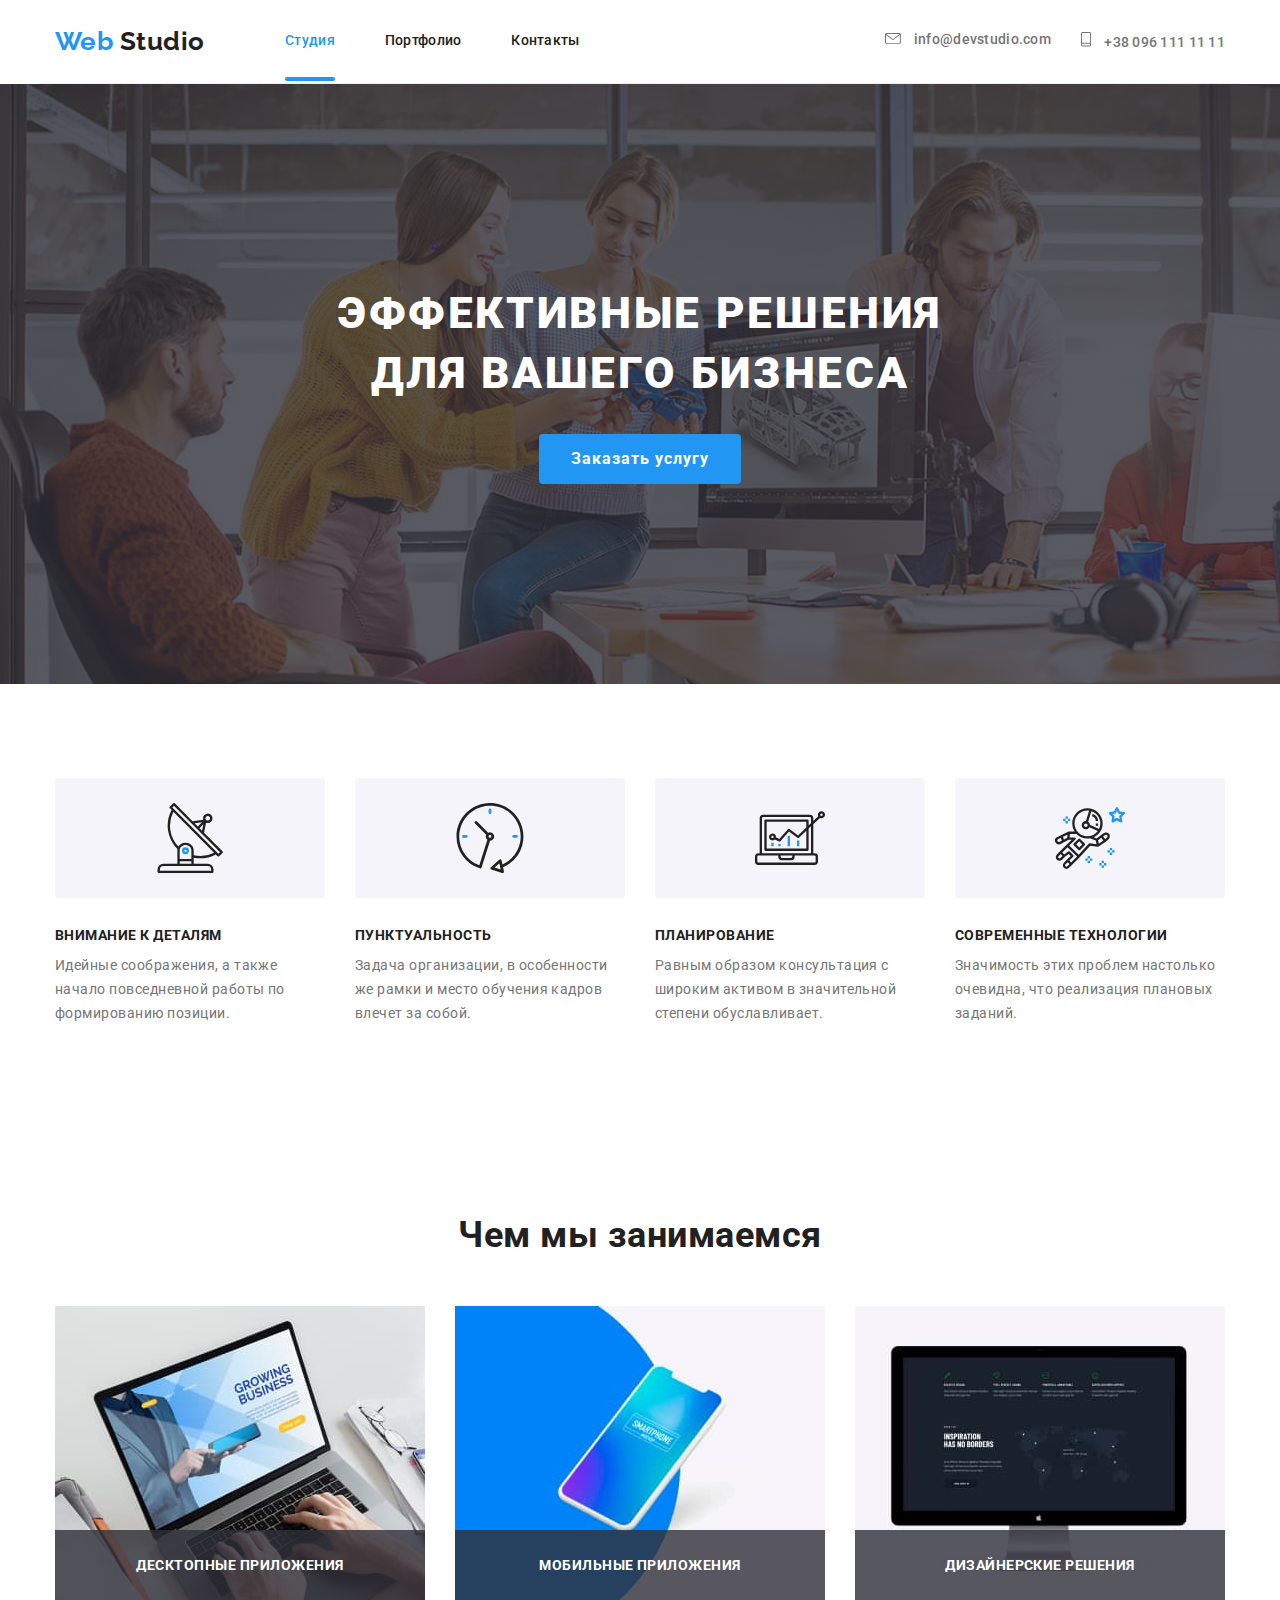
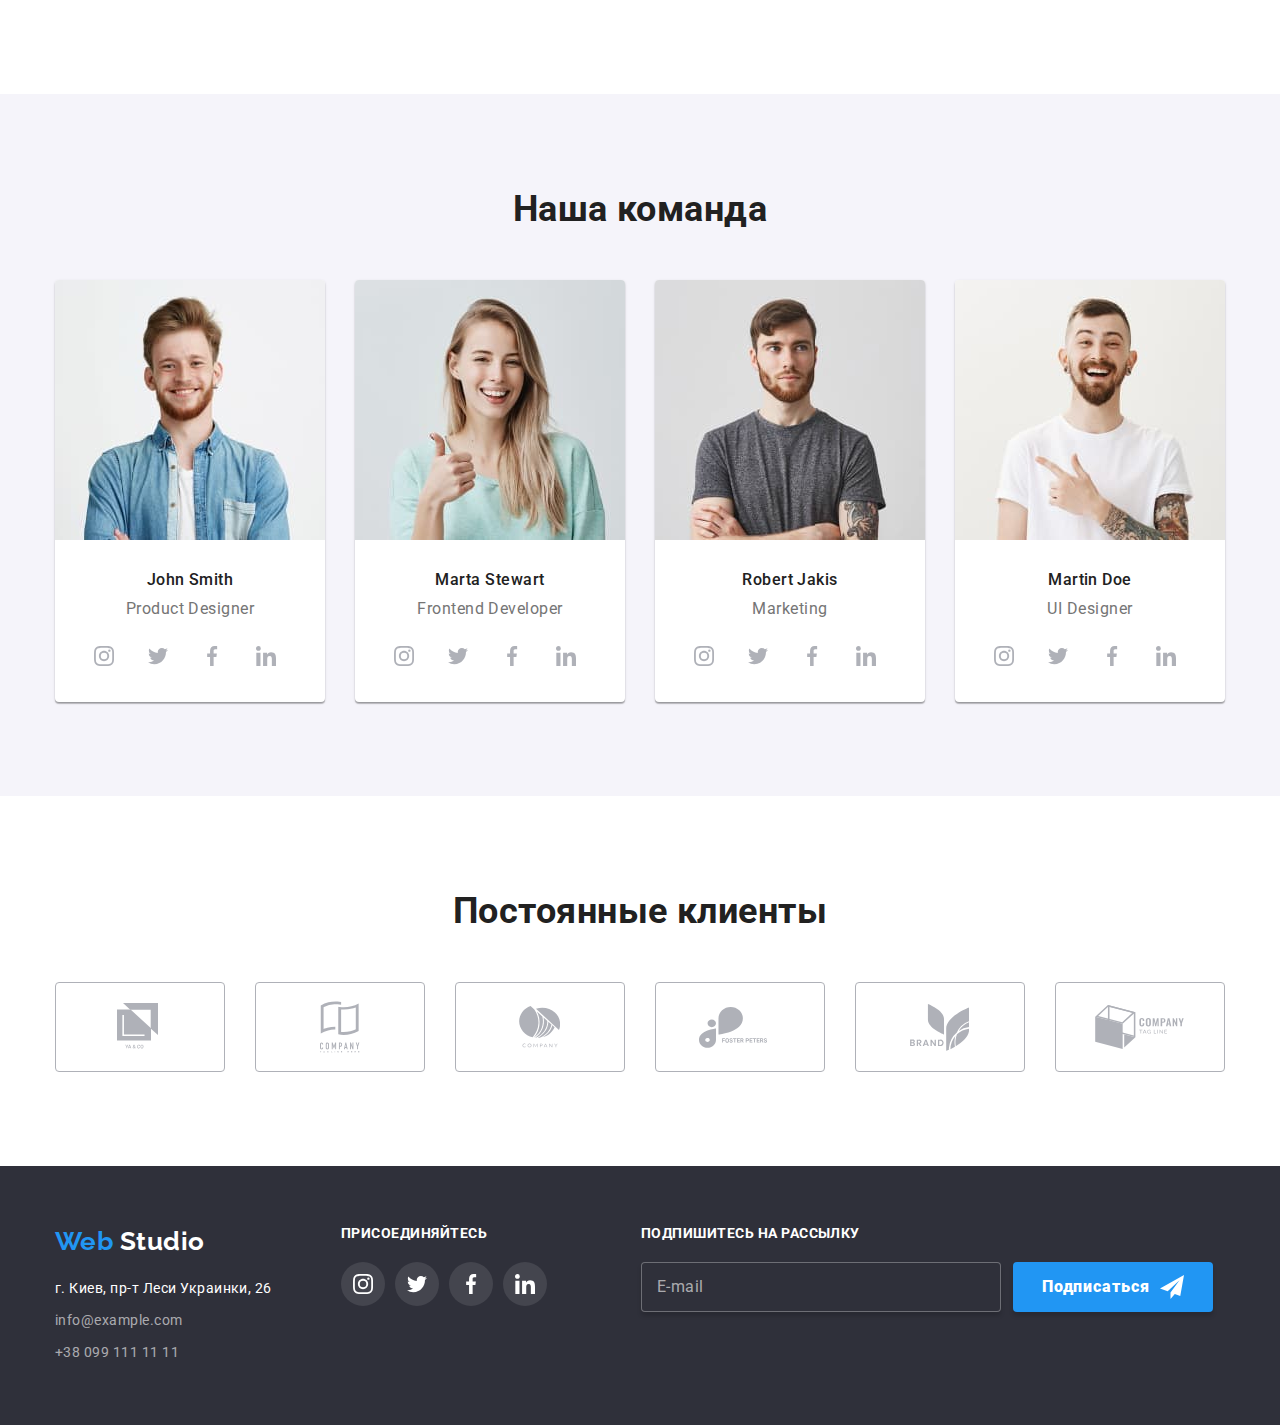
==== commit fc67c827: "Добавляет кадрирование фото команды" ====
--- a/index.html
+++ b/index.html
@@ -205,15 +205,39 @@
           <h2 class="our-team-title">Наша команда</h2>
           <ul class="our-team-list">
             <li>
-              <img
-                class="our-team-foto"
-                src="./img/our-team/john-smith-480.jpg"
-                alt="John Smith foto"
-                srcset="
-                  ./img/our-team/john-smith-480@2x.jpg 2x,
-                  ./img/our-team/john-smith-480@3x.jpg 3x
-                "
-              />
+              <picture>
+                <source
+                  srcset="
+                    ./img/our-team/john-smith-480.jpg    1x,
+                    ./img/our-team/john-smith-480@2x.jpg 2x,
+                    ./img/our-team/john-smith-480@3x.jpg 3x
+                  "
+                  media="(max-width: 767px)"
+                />
+                <source
+                  srcset="
+                    ./img/our-team/john-smith-1200.jpg    1x,
+                    ./img/our-team/john-smith-1200@2x.jpg 2x,
+                    ./img/our-team/john-smith-1200@3x.jpg 3x
+                  "
+                  media="(min-width: 1200px)"
+                />
+                <source
+                  srcset="
+                    ./img/our-team/john-smith-768.jpg    1x,
+                    ./img/our-team/john-smith-768@2x.jpg 2x,
+                    ./img/our-team/john-smith-768@3x.jpg 3x
+                  "
+                  media="(min-width: 768px)"
+                />
+                <img
+                  src="./img/our-team/john-smith-480.jpg"
+                  alt="John Smith foto"
+                  sizes="(min-width: 1200px) 1200px, (min-width: 768px) 768px, 480px"
+                  class="our-team-foto"
+                />
+              </picture>
+
               <p class="our-team-name">John Smith</p>
               <p class="our-team-position">Product Designer</p>
               <ul class="social-networks">
@@ -250,15 +274,39 @@
               </ul>
             </li>
             <li>
-              <img
-                class="our-team-foto"
-                src="./img/our-team/marta-stewart-480.jpg"
-                alt="Marta Stewart foto"
-                srcset="
-                  ./img/our-team/marta-stewart-480@2x.jpg 2x,
-                  ./img/our-team/marta-stewart-480@3x.jpg 3x
-                "
-              />
+              <picture>
+                <source
+                  srcset="
+                    ./img/our-team/marta-stewart-480.jpg    1x,
+                    ./img/our-team/marta-stewart-480@2x.jpg 2x,
+                    ./img/our-team/marta-stewart-480@3x.jpg 3x
+                  "
+                  media="(max-width: 767px)"
+                />
+                <source
+                  srcset="
+                    ./img/our-team/marta-stewart-1200.jpg    1x,
+                    ./img/our-team/marta-stewart-1200@2x.jpg 2x,
+                    ./img/our-team/marta-stewart-1200@3x.jpg 3x
+                  "
+                  media="(min-width: 1200px)"
+                />
+                <source
+                  srcset="
+                    ./img/our-team/marta-stewart-768.jpg    1x,
+                    ./img/our-team/marta-stewart-768@2x.jpg 2x,
+                    ./img/our-team/marta-stewart-768@3x.jpg 3x
+                  "
+                  media="(min-width: 768px)"
+                />
+                <img
+                  src="./img/our-team/marta-stewart-480.jpg"
+                  alt="John Smith foto"
+                  sizes="(min-width: 1200px) 1200px, (min-width: 768px) 768px, 480px"
+                  class="our-team-foto"
+                />
+              </picture>
+
               <p class="our-team-name">Marta Stewart</p>
               <p class="our-team-position">Frontend Developer</p>
               <ul class="social-networks">
@@ -295,15 +343,39 @@
               </ul>
             </li>
             <li>
-              <img
-                class="our-team-foto"
-                src="./img/our-team/robert-jakis-480.jpg"
-                alt="Robert Jakis foto"
-                srcset="
-                  ./img/our-team/robert-jakis-480@2x.jpg 2x,
-                  ./img/our-team/robert-jakis-480@3x.jpg 3x
-                "
-              />
+              <picture>
+                <source
+                  srcset="
+                    ./img/our-team/robert-jakis-480.jpg    1x,
+                    ./img/our-team/robert-jakis-480@2x.jpg 2x,
+                    ./img/our-team/robert-jakis-480@3x.jpg 3x
+                  "
+                  media="(max-width: 767px)"
+                />
+                <source
+                  srcset="
+                    ./img/our-team/robert-jakis-1200.jpg    1x,
+                    ./img/our-team/robert-jakis-1200@2x.jpg 2x,
+                    ./img/our-team/robert-jakis-1200@3x.jpg 3x
+                  "
+                  media="(min-width: 1200px)"
+                />
+                <source
+                  srcset="
+                    ./img/our-team/robert-jakis-768.jpg    1x,
+                    ./img/our-team/robert-jakis-768@2x.jpg 2x,
+                    ./img/our-team/robert-jakis-768@3x.jpg 3x
+                  "
+                  media="(min-width: 768px)"
+                />
+                <img
+                  src="./img/our-team/robert-jakis-480.jpg"
+                  alt="John Smith foto"
+                  sizes="(min-width: 1200px) 1200px, (min-width: 768px) 768px, 480px"
+                  class="our-team-foto"
+                />
+              </picture>
+
               <p class="our-team-name">Robert Jakis</p>
               <p class="our-team-position">Marketing</p>
               <ul class="social-networks">
@@ -340,15 +412,39 @@
               </ul>
             </li>
             <li>
-              <img
-                class="our-team-foto"
-                src="./img/our-team/martin-doe-480.jpg"
-                alt="Martin Doe foto"
-                srcset="
-                  ./img/our-team/martin-doe-480@2x.jpg 2x,
-                  ./img/our-team/martin-doe-480@3x.jpg 3x
-                "
-              />
+              <picture>
+                <source
+                  srcset="
+                    ./img/our-team/martin-doe-480.jpg    1x,
+                    ./img/our-team/martin-doe-480@2x.jpg 2x,
+                    ./img/our-team/martin-doe-480@3x.jpg 3x
+                  "
+                  media="(max-width: 767px)"
+                />
+                <source
+                  srcset="
+                    ./img/our-team/martin-doe-1200.jpg    1x,
+                    ./img/our-team/martin-doe-1200@2x.jpg 2x,
+                    ./img/our-team/martin-doe-1200@3x.jpg 3x
+                  "
+                  media="(min-width: 1200px)"
+                />
+                <source
+                  srcset="
+                    ./img/our-team/martin-doe-768.jpg    1x,
+                    ./img/our-team/martin-doe-768@2x.jpg 2x,
+                    ./img/our-team/martin-doe-768@3x.jpg 3x
+                  "
+                  media="(min-width: 768px)"
+                />
+                <img
+                  src="./img/our-team/martin-doe-480.jpg"
+                  alt="John Smith foto"
+                  sizes="(min-width: 1200px) 1200px, (min-width: 768px) 768px, 480px"
+                  class="our-team-foto"
+                />
+              </picture>
+
               <p class="our-team-name">Martin Doe</p>
               <p class="our-team-position">UI Designer</p>
               <ul class="social-networks">
--- a/css/main.min.css
+++ b/css/main.min.css
@@ -1,2 +1,2 @@
-.visuallyhidden{position:absolute;overflow:hidden;clip:rect(0 0 0 0);height:1px;width:1px;margin:-1px;padding:0;border:0}.menu-button,.site-nav,.main-addr-list,.form-field-checkbox p,.features-list,.features-paragraph,.our-work-list,.our-work-description p,.our-team-list,.social-networks,.clients-list,.projects-list,.project-type,.button-list,.follow-button{margin:0px;padding:0px}body{background-color:#fff;color:#212121;font-family:Roboto,sans-serif;letter-spacing:0.03em}ul{list-style:none}a{display:block;text-decoration:none;color:#212121}img{display:block;max-width:100%;height:auto}h2{text-align:center;font-weight:700;font-size:36px;line-height:1.17}button{cursor:pointer}footer{background-color:#2f303a}.container{max-width:480px;margin:0px auto;padding:0px 15px}@media screen and (min-width: 768px){.container{max-width:768px}}@media screen and (min-width: 1200px){.container{max-width:1200px}}.is-hidden{opacity:0;pointer-events:none}.current::after{content:'';display:block;margin-top:8px;height:4px;background-color:#2196f3;border-radius:2px}@media screen and (min-width: 768px){.current::after{margin-top:24px}}.header-links{position:relative;display:-webkit-box;display:-ms-flexbox;display:flex;-webkit-box-pack:justify;-ms-flex-pack:justify;justify-content:space-between;border-bottom:1px solid #ececec}@media screen and (min-width: 768px){.header-links{-webkit-box-align:center;-ms-flex-align:center;align-items:center}}.logo-primery,.logo-secondary{font-family:Raleway,sans-serif;font-weight:700}.logo-primery{display:inline-block;padding:16px 0px;font-size:24px;line-height:1.17}@media screen and (min-width: 768px){.logo-primery{padding:26px 0px}}@media screen and (min-width: 1200px){.logo-primery{font-size:26px;line-height:1.19}}.logo-secondary{font-size:24px;line-height:1.17;color:#fff}@media screen and (min-width: 1200px){.logo-secondary{font-size:26px;line-height:1.19}}.logo-web{color:#2196f3}.logo-margin{display:inline-block;margin-bottom:20px}.menu-button{display:none}@media screen and (max-width: 767px){.menu-button{display:block;background-color:transparent;border:none;outline:none}}.menu-button>svg{fill:#212121}.menu-switch-svg:hover>use:first-child{fill:#2196f3}@media screen and (min-width: 1200px){.menu-switch-svg:hover{fill:#2196f3}}.menu-button.is-open .icon-menu{display:none}.menu-button.is-open .icon-cross{display:block}.menu-button .icon-cross{display:none}.menu-button.is-open+.menu{display:block}.menu{display:-webkit-box;display:-ms-flexbox;display:flex;-webkit-box-align:center;-ms-flex-align:center;align-items:center;background-color:#fff}@media screen and (max-width: 767px){.menu{position:absolute;left:0px;top:61px;z-index:999;display:none;width:100%}}.site-nav{display:-webkit-box;display:-ms-flexbox;display:flex;margin-right:84px;font-size:14px;line-height:1.14;font-weight:500;letter-spacing:0.02em;text-align:center}@media screen and (max-width: 767px){.site-nav{display:block;margin-right:0px;font-size:18px;line-height:1.17}}@media screen and (min-width: 1200px){.site-nav{margin-right:305px}}.site-nav>li{padding:0px}.site-nav>li:not(:last-child){margin-right:50px}@media screen and (max-width: 767px){.site-nav>li{padding:20px 0px}.site-nav>li:first-child{padding:60px 0px 20px}.site-nav>li:last-child{padding:20px 0px 60px}.site-nav>li:not(:last-child){margin-right:0px}}.site-nav a{-webkit-transition:color 250ms cubic-bezier(0.4, 0, 0.2, 1);transition:color 250ms cubic-bezier(0.4, 0, 0.2, 1)}.site-nav a:hover,.site-nav a:focus{color:#2196f3}.site-nav>li a{display:inline-block}@media screen and (min-width: 768px){.site-nav>li a{padding:32px 0px}}.site-nav .current{padding-bottom:0px;color:#2196f3}@media screen and (max-width: 767px){.main-addr{text-align:center}}.main-addr a{color:#757575;font-style:normal;font-weight:500;font-size:18px;line-height:1.17;letter-spacing:0.02em;-webkit-transition:color 250ms cubic-bezier(0.4, 0, 0.2, 1);transition:color 250ms cubic-bezier(0.4, 0, 0.2, 1)}.main-addr a:hover,.main-addr a:focus{color:#2196f3}@media screen and (min-width: 768px){.main-addr a{font-size:12px}}@media screen and (min-width: 1200px){.main-addr a{font-size:14px;line-height:1.14}}.main-addr svg{margin-right:10px;fill:#757575;-webkit-transition:fill 250ms cubic-bezier(0.4, 0, 0.2, 1);transition:fill 250ms cubic-bezier(0.4, 0, 0.2, 1)}.main-addr a:hover>svg,.main-addr a:focus>svg{color:#2196f3;fill:#2196f3}@media screen and (min-width: 1200px){.main-addr-list{display:-webkit-box;display:-ms-flexbox;display:flex}}.main-addr-list>li:not(:last-child){margin-bottom:10px}@media screen and (max-width: 767px){.main-addr-list>li:not(:last-child){margin-bottom:16px}.main-addr-list>li:last-child{margin-bottom:60px}}@media screen and (min-width: 1200px){.main-addr-list>li:not(:last-child){margin-bottom:0px;margin-right:30px}}.hero{display:-webkit-box;display:-ms-flexbox;display:flex;-webkit-box-pack:center;-ms-flex-pack:center;justify-content:center;-webkit-box-align:center;-ms-flex-align:center;align-items:center;height:400px;margin:0px auto;background-image:-webkit-gradient(linear, left top, left bottom, from(rgba(47,48,58,0.8)), to(rgba(47,48,58,0.8))),url(../img/hero/hero-480.jpg);background-image:linear-gradient(rgba(47,48,58,0.8), rgba(47,48,58,0.8)),url(../img/hero/hero-480.jpg);background-size:cover;color:#fff}@media screen and (min-device-pixel-ratio: 2), screen and (-webkit-min-device-pixel-ratio: 2), screen and (min-resolution: 192dpi), screen and (min-resolution: 2dppx){.hero{background-image:-webkit-gradient(linear, left top, left bottom, from(rgba(47,48,58,0.8)), to(rgba(47,48,58,0.8))),url(../img/hero/hero-480@2x.jpg);background-image:linear-gradient(rgba(47,48,58,0.8), rgba(47,48,58,0.8)),url(../img/hero/hero-480@2x.jpg)}}@media screen and (min-device-pixel-ratio: 3), screen and (-webkit-min-device-pixel-ratio: 3), screen and (min-resolution: 288dpi), screen and (min-resolution: 3dppx){.hero{background-image:-webkit-gradient(linear, left top, left bottom, from(rgba(47,48,58,0.8)), to(rgba(47,48,58,0.8))),url(../img/hero/hero-480@3x.jpg);background-image:linear-gradient(rgba(47,48,58,0.8), rgba(47,48,58,0.8)),url(../img/hero/hero-480@3x.jpg)}}@media screen and (min-width: 768px){.hero{background-image:-webkit-gradient(linear, left top, left bottom, from(rgba(47,48,58,0.8)), to(rgba(47,48,58,0.8))),url(../img/hero/hero-768.jpg);background-image:linear-gradient(rgba(47,48,58,0.8), rgba(47,48,58,0.8)),url(../img/hero/hero-768.jpg)}}@media screen and (min-width: 768px) and (min-device-pixel-ratio: 2), screen and (min-width: 768px) and (-webkit-min-device-pixel-ratio: 2), screen and (min-width: 768px) and (min-resolution: 192dpi), screen and (min-width: 768px) and (min-resolution: 2dppx){.hero{background-image:-webkit-gradient(linear, left top, left bottom, from(rgba(47,48,58,0.8)), to(rgba(47,48,58,0.8))),url(../img/hero/hero-768@2x.jpg);background-image:linear-gradient(rgba(47,48,58,0.8), rgba(47,48,58,0.8)),url(../img/hero/hero-768@2x.jpg)}}@media screen and (min-width: 768px) and (min-device-pixel-ratio: 3), screen and (min-width: 768px) and (-webkit-min-device-pixel-ratio: 3), screen and (min-width: 768px) and (min-resolution: 288dpi), screen and (min-width: 768px) and (min-resolution: 3dppx){.hero{background-image:-webkit-gradient(linear, left top, left bottom, from(rgba(47,48,58,0.8)), to(rgba(47,48,58,0.8))),url(../img/hero/hero-768@3x.jpg);background-image:linear-gradient(rgba(47,48,58,0.8), rgba(47,48,58,0.8)),url(../img/hero/hero-768@3x.jpg)}}@media screen and (min-width: 1200px){.hero{height:600px;background-image:-webkit-gradient(linear, left top, left bottom, from(rgba(47,48,58,0.8)), to(rgba(47,48,58,0.8))),url(../img/hero/hero-1200.jpg);background-image:linear-gradient(rgba(47,48,58,0.8), rgba(47,48,58,0.8)),url(../img/hero/hero-1200.jpg)}}@media screen and (min-width: 1200px) and (min-device-pixel-ratio: 2), screen and (min-width: 1200px) and (-webkit-min-device-pixel-ratio: 2), screen and (min-width: 1200px) and (min-resolution: 192dpi), screen and (min-width: 1200px) and (min-resolution: 2dppx){.hero{background-image:-webkit-gradient(linear, left top, left bottom, from(rgba(47,48,58,0.8)), to(rgba(47,48,58,0.8))),url(../img/hero/hero-1200@2x.jpg);background-image:linear-gradient(rgba(47,48,58,0.8), rgba(47,48,58,0.8)),url(../img/hero/hero-1200@2x.jpg)}}@media screen and (min-width: 1200px) and (min-device-pixel-ratio: 3), screen and (min-width: 1200px) and (-webkit-min-device-pixel-ratio: 3), screen and (min-width: 1200px) and (min-resolution: 288dpi), screen and (min-width: 1200px) and (min-resolution: 3dppx){.hero{background-image:-webkit-gradient(linear, left top, left bottom, from(rgba(47,48,58,0.8)), to(rgba(47,48,58,0.8))),url(../img/hero/hero-1200@3x.jpg);background-image:linear-gradient(rgba(47,48,58,0.8), rgba(47,48,58,0.8)),url(../img/hero/hero-1200@3x.jpg)}}.hero-container{display:-webkit-box;display:-ms-flexbox;display:flex;-ms-flex-wrap:wrap;flex-wrap:wrap;-webkit-box-pack:center;-ms-flex-pack:center;justify-content:center;max-width:360px}@media screen and (min-width: 1200px){.hero-container{max-width:696px}}.hero-title{margin:0px 0px 30px;font-weight:900;font-size:26px;line-height:1.62;letter-spacing:0.06em;text-transform:uppercase;text-align:center}@media screen and (min-width: 1200px){.hero-title{font-size:44px;line-height:1.36}}.hero-button{display:inline-block;min-width:200px;padding:10px 32px;border-style:none;background-color:#2196f3;border-radius:4px;color:#fff;font-weight:700;font-size:16px;line-height:1.87;letter-spacing:0.06em}body.modal-open{overflow:hidden}.backdrop{position:fixed;top:0;left:0;z-index:999;width:100%;height:100%;background:rgba(0,0,0,0.2);overflow-y:scroll;-webkit-transition:opacity 250ms cubic-bezier(0.4, 0, 0.2, 1);transition:opacity 250ms cubic-bezier(0.4, 0, 0.2, 1)}.modal{position:absolute;top:50%;left:50%;-webkit-transform:translate(-50%, -50%) scale(1);transform:translate(-50%, -50%) scale(1);width:calc(100% - 30px);max-width:450px;background:#fff;-webkit-box-shadow:0px 2px 1px rgba(0,0,0,0.2),0px 1px 1px rgba(0,0,0,0.14),0px 1px 3px rgba(0,0,0,0.12);box-shadow:0px 2px 1px rgba(0,0,0,0.2),0px 1px 1px rgba(0,0,0,0.14),0px 1px 3px rgba(0,0,0,0.12);border-radius:4px;font-size:14px;line-height:1.14;letter-spacing:0.01em;color:#757575;-webkit-transition:-webkit-transform 250ms cubic-bezier(0.4, 0, 0.2, 1);transition:-webkit-transform 250ms cubic-bezier(0.4, 0, 0.2, 1);transition:transform 250ms cubic-bezier(0.4, 0, 0.2, 1);transition:transform 250ms cubic-bezier(0.4, 0, 0.2, 1), -webkit-transform 250ms cubic-bezier(0.4, 0, 0.2, 1)}.backdrop.is-hidden .modal{-webkit-transform:translate(-50%, -50%) scale(2);transform:translate(-50%, -50%) scale(2)}.submit-button-container{display:-webkit-box;display:-ms-flexbox;display:flex;-webkit-box-pack:center;-ms-flex-pack:center;justify-content:center}.submit-button-container>button{min-width:200px;height:50px;padding:0px;background-color:#2196f3;border-style:none;-webkit-box-shadow:0px 4px 4px rgba(0,0,0,0.15);box-shadow:0px 4px 4px rgba(0,0,0,0.15);border-radius:4px;font-weight:700;font-size:16px;line-height:1.87;letter-spacing:0.06em;color:#fff;-webkit-transition:background-color 250ms cubic-bezier(0.4, 0, 0.2, 1);transition:background-color 250ms cubic-bezier(0.4, 0, 0.2, 1)}.submit-button-container>button:hover,.submit-button-container>button:focus{background-color:#188ce8}.close{position:absolute;top:8px;right:8px;display:-webkit-box;display:-ms-flexbox;display:flex;-webkit-box-pack:center;-ms-flex-pack:center;justify-content:center;-webkit-box-align:center;-ms-flex-align:center;align-items:center;width:30px;height:30px;background-color:#fff;border:1px solid rgba(0,0,0,0.1);border-radius:50%;cursor:pointer}.close svg{-webkit-transition:fill 250ms cubic-bezier(0.4, 0, 0.2, 1);transition:fill 250ms cubic-bezier(0.4, 0, 0.2, 1)}.close:hover svg,.close:focus svg{fill:#2196f3}.modal-section{padding:40px}.modal-title{margin:0px 0px 30px;font-weight:700;font-size:20px;line-height:30px;text-align:center;letter-spacing:0.03em;color:#212121}.form-field,.form-field-textarea{position:relative;margin-bottom:28px}.form-field input[type='text'],.form-field-textarea input[type='text'],.form-field input[type='tel'],.form-field-textarea input[type='tel'],.form-field input[type='email'],.form-field-textarea input[type='email'],.form-field textarea,.form-field-textarea textarea{width:100%;padding:12px 42px;border:1px solid rgba(33,33,33,0.2);border-radius:4px;outline:none;-webkit-transition:border-color 250ms cubic-bezier(0.4, 0, 0.2, 1);transition:border-color 250ms cubic-bezier(0.4, 0, 0.2, 1)}.form-field textarea,.form-field-textarea textarea{padding:12px 16px;resize:none}.form-field label[for='name'],.form-field-textarea label[for='name'],.form-field label[for='tel'],.form-field-textarea label[for='tel'],.form-field label[for='email'],.form-field-textarea label[for='email']{position:absolute;top:50%;left:42px;-webkit-transform:translateY(-50%);transform:translateY(-50%);-webkit-transition:color 250ms cubic-bezier(0.4, 0, 0.2, 1),font-size 250ms cubic-bezier(0.4, 0, 0.2, 1),line-height 250ms cubic-bezier(0.4, 0, 0.2, 1),-webkit-transform 250ms cubic-bezier(0.4, 0, 0.2, 1);transition:color 250ms cubic-bezier(0.4, 0, 0.2, 1),font-size 250ms cubic-bezier(0.4, 0, 0.2, 1),line-height 250ms cubic-bezier(0.4, 0, 0.2, 1),-webkit-transform 250ms cubic-bezier(0.4, 0, 0.2, 1);transition:transform 250ms cubic-bezier(0.4, 0, 0.2, 1),color 250ms cubic-bezier(0.4, 0, 0.2, 1),font-size 250ms cubic-bezier(0.4, 0, 0.2, 1),line-height 250ms cubic-bezier(0.4, 0, 0.2, 1);transition:transform 250ms cubic-bezier(0.4, 0, 0.2, 1),color 250ms cubic-bezier(0.4, 0, 0.2, 1),font-size 250ms cubic-bezier(0.4, 0, 0.2, 1),line-height 250ms cubic-bezier(0.4, 0, 0.2, 1),-webkit-transform 250ms cubic-bezier(0.4, 0, 0.2, 1);cursor:text}.form-field svg,.form-field-textarea svg{position:absolute;top:50%;left:16px;-webkit-transform:translateY(-50%);transform:translateY(-50%);fill:#212121;-webkit-transition:fill 250ms cubic-bezier(0.4, 0, 0.2, 1);transition:fill 250ms cubic-bezier(0.4, 0, 0.2, 1)}.form-field,.form-field-textarea{position:relative;margin-bottom:28px}.form-field input[type='text'],.form-field-textarea input[type='text'],.form-field input[type='tel'],.form-field-textarea input[type='tel'],.form-field input[type='email'],.form-field-textarea input[type='email'],.form-field textarea,.form-field-textarea textarea{width:100%;padding:12px 42px;border:1px solid rgba(33,33,33,0.2);border-radius:4px;outline:none;-webkit-transition:border-color 250ms cubic-bezier(0.4, 0, 0.2, 1);transition:border-color 250ms cubic-bezier(0.4, 0, 0.2, 1)}.form-field input[type='text']:focus,.form-field-textarea input[type='text']:focus,.form-field input[type='tel']:focus,.form-field-textarea input[type='tel']:focus,.form-field input[type='email']:focus,.form-field-textarea input[type='email']:focus,.form-field textarea:focus,.form-field-textarea textarea:focus{border-color:#2196f3}.form-field textarea,.form-field-textarea textarea{padding:12px 16px;resize:none}.form-field label[for='name'],.form-field-textarea label[for='name'],.form-field label[for='tel'],.form-field-textarea label[for='tel'],.form-field label[for='email'],.form-field-textarea label[for='email']{position:absolute;top:50%;left:42px;-webkit-transform:translateY(-50%);transform:translateY(-50%);-webkit-transition:color 250ms cubic-bezier(0.4, 0, 0.2, 1),font-size 250ms cubic-bezier(0.4, 0, 0.2, 1),line-height 250ms cubic-bezier(0.4, 0, 0.2, 1),-webkit-transform 250ms cubic-bezier(0.4, 0, 0.2, 1);transition:color 250ms cubic-bezier(0.4, 0, 0.2, 1),font-size 250ms cubic-bezier(0.4, 0, 0.2, 1),line-height 250ms cubic-bezier(0.4, 0, 0.2, 1),-webkit-transform 250ms cubic-bezier(0.4, 0, 0.2, 1);transition:transform 250ms cubic-bezier(0.4, 0, 0.2, 1),color 250ms cubic-bezier(0.4, 0, 0.2, 1),font-size 250ms cubic-bezier(0.4, 0, 0.2, 1),line-height 250ms cubic-bezier(0.4, 0, 0.2, 1);transition:transform 250ms cubic-bezier(0.4, 0, 0.2, 1),color 250ms cubic-bezier(0.4, 0, 0.2, 1),font-size 250ms cubic-bezier(0.4, 0, 0.2, 1),line-height 250ms cubic-bezier(0.4, 0, 0.2, 1),-webkit-transform 250ms cubic-bezier(0.4, 0, 0.2, 1);cursor:text}.form-field svg,.form-field-textarea svg{position:absolute;top:50%;left:16px;-webkit-transform:translateY(-50%);transform:translateY(-50%);fill:#212121;-webkit-transition:fill 250ms cubic-bezier(0.4, 0, 0.2, 1);transition:fill 250ms cubic-bezier(0.4, 0, 0.2, 1)}.form-field input:focus+label,.form-field-textarea input:focus+label,.form-field input:not(:placeholder-shown)+label,.form-field-textarea input:not(:placeholder-shown)+label{-webkit-transform:translate(-26px, -40px);transform:translate(-26px, -40px);font-size:12px;line-height:1.17;color:#2196f3;cursor:default}.form-field input:focus ~ svg,.form-field-textarea input:focus ~ svg,.form-field input:not(:placeholder-shown) ~ svg,.form-field-textarea input:not(:placeholder-shown) ~ svg{fill:#2196f3}.form-field-textarea{margin-bottom:20px}.form-field-textarea label{position:absolute;top:10px;left:16px;-webkit-transform:translateY(0px);transform:translateY(0px);-webkit-transition:-webkit-transform 250ms cubic-bezier(0.4, 0, 0.2, 1);transition:-webkit-transform 250ms cubic-bezier(0.4, 0, 0.2, 1);transition:transform 250ms cubic-bezier(0.4, 0, 0.2, 1);transition:transform 250ms cubic-bezier(0.4, 0, 0.2, 1), -webkit-transform 250ms cubic-bezier(0.4, 0, 0.2, 1);cursor:text}.form-field textarea:focus+label,.form-field-textarea textarea:focus+label,.form-field textarea:not(:placeholder-shown)+label,.form-field-textarea textarea:not(:placeholder-shown)+label{-webkit-transform:translateY(-30px);transform:translateY(-30px);font-size:12px;line-height:1.17;color:#2196f3;cursor:default}.form-field.form-field-checkbox label[for='policy'],.form-field-checkbox.form-field-textarea label[for='policy']{-webkit-transform:translate(0px, 0px);transform:translate(0px, 0px);display:-webkit-box;display:-ms-flexbox;display:flex;-webkit-box-align:center;-ms-flex-align:center;align-items:center;font-size:12px;line-height:1.17;letter-spacing:0.03em;color:#757575}.form-field-checkbox a{display:inline;text-decoration:underline;color:#2196f3}.form-field-checkbox span{width:15px;height:15px;margin-right:8px;border:2px solid black;border-radius:2px}.form-field-checkbox input:checked+label>span{background-color:#2196f3;background-image:url(../img/icon-check.svg);background-size:cover;background-origin:border-box;border-color:transparent}.features{padding:60px 0px}@media screen and (min-width: 1200px){.features{padding:94px 0px}}.features-title-h3{margin:0px 0px 10px;font-weight:700;font-size:14px;line-height:1.14;text-transform:uppercase}@media screen and (max-width: 767px){.features-title-h3{text-align:center}}@media screen and (min-width: 768px){.features-list{display:-webkit-box;display:-ms-flexbox;display:flex;-ms-flex-wrap:wrap;flex-wrap:wrap;margin:-15px}}@media screen and (max-width: 767px){.features-list li:not(:last-child){margin-bottom:30px}}@media screen and (min-width: 768px){.features-list li{width:calc((100% - 4 * 15px) / 2);margin:15px}}@media screen and (min-width: 1200px){.features-list li{width:calc((100% - 8 * 15px) / 4);margin:15px}}.features-blok{display:-webkit-box;display:-ms-flexbox;display:flex;-webkit-box-pack:center;-ms-flex-pack:center;justify-content:center;-webkit-box-align:center;-ms-flex-align:center;align-items:center;height:120px;margin-bottom:30px;background:#f5f4fa;border-radius:4px}.features-paragraph{color:#757575;font-size:14px;line-height:1.71}.our-work{padding:94px 0px;display:none}@media screen and (min-width: 1200px){.our-work{display:block}}.our-work-title{margin:0px 0px 50px}.our-work-list{display:-webkit-box;display:-ms-flexbox;display:flex;margin:-15px}.our-work-list li{width:calc((100% - 6 * 15px) / 3);margin:15px}.our-work-link{position:relative;text-align:center}.our-work-description{position:absolute;bottom:0;display:-webkit-box;display:-ms-flexbox;display:flex;-webkit-box-pack:center;-ms-flex-pack:center;justify-content:center;-webkit-box-align:center;-ms-flex-align:center;align-items:center;width:370px;height:70px;background:rgba(47,48,58,0.8);color:#fff;font-weight:700;font-size:14px;text-transform:uppercase}.our-team{margin:0px;padding:60px 0px;background:#f5f4fa}@media screen and (min-width: 1200px){.our-team{padding:94px 0px}}.our-team .our-team-position{color:#757575;font-weight:400}.our-team p{font-weight:500;font-size:16px;line-height:1.19;text-align:center}.our-team-title{margin:0px 0px 30px;padding:0px;font-size:28px;line-height:1.18}@media screen and (min-width: 1200px){.our-team-title{margin:0px 0px 50px;font-size:36px;line-height:1.17}}@media screen and (min-width: 768px){.our-team-list{display:-webkit-box;display:-ms-flexbox;display:flex;-ms-flex-wrap:wrap;flex-wrap:wrap;margin:-15px}}.our-team-list>li{padding-bottom:24px;width:100%;background-color:#fff;-webkit-box-shadow:0px 2px 1px rgba(0,0,0,0.2),0px 1px 1px rgba(0,0,0,0.14),0px 1px 3px rgba(0,0,0,0.12);box-shadow:0px 2px 1px rgba(0,0,0,0.2),0px 1px 1px rgba(0,0,0,0.14),0px 1px 3px rgba(0,0,0,0.12);border-radius:4px;overflow:hidden}@media screen and (max-width: 767px){.our-team-list>li:not(:last-child){margin-bottom:30px}}@media screen and (min-width: 768px){.our-team-list>li{width:calc((100% - 4 * 15px) / 2);margin:15px}}@media screen and (min-width: 1200px){.our-team-list>li{width:calc((100% - 8 * 15px) / 4);margin:15px}}.our-team-foto{margin-bottom:30px}.our-team-name{margin:0px 0px 10px}.our-team-position{margin:0px 0px 16px}.social-networks{display:-webkit-box;display:-ms-flexbox;display:flex;-webkit-box-pack:center;-ms-flex-pack:center;justify-content:center}.social-networks svg{fill:#afb1b8;-webkit-transition:fill 250ms cubic-bezier(0.4, 0, 0.2, 1);transition:fill 250ms cubic-bezier(0.4, 0, 0.2, 1)}.social-networks a{-webkit-transition:background 250ms cubic-bezier(0.4, 0, 0.2, 1);transition:background 250ms cubic-bezier(0.4, 0, 0.2, 1)}.social-networks a:hover,.social-networks a:focus{background:#2196f3}.social-networks-container{display:-webkit-box;display:-ms-flexbox;display:flex;-webkit-box-pack:center;-ms-flex-pack:center;justify-content:center}.social-networks-container li{margin-right:10px}.social-networks-container a{display:-webkit-box;display:-ms-flexbox;display:flex;-webkit-box-pack:center;-ms-flex-pack:center;justify-content:center;-webkit-box-align:center;-ms-flex-align:center;align-items:center;width:44px;height:44px;background:#fff;border-radius:50%}.social-networks a:hover>svg,.social-networks a:focus>svg{fill:#fff}.clients{margin:0px;padding:60px 0px}@media screen and (min-width: 1200px){.clients{padding:94px 0px}}.clients-title{margin:0px 0px 30px;font-size:28px;line-height:1.18}@media screen and (min-width: 1200px){.clients-title{margin:0px 0px 50px;font-size:36px;line-height:1.17}}.clients-list{display:-webkit-box;display:-ms-flexbox;display:flex;-ms-flex-wrap:wrap;flex-wrap:wrap;margin:-15px}.clients-list li{margin:15px;width:calc((100% - 4 * 15px) / 2)}@media screen and (min-width: 768px){.clients-list li{width:calc((100% - 6 * 15px) / 3)}}@media screen and (min-width: 1200px){.clients-list li{width:calc((100% - 12 * 15px) / 6)}}.clients-list a{display:-webkit-box;display:-ms-flexbox;display:flex;-webkit-box-pack:center;-ms-flex-pack:center;justify-content:center;-webkit-box-align:center;-ms-flex-align:center;align-items:center;height:90px;border:1px solid #afb1b8;border-radius:4px;-webkit-transition:border 250ms cubic-bezier(0.4, 0, 0.2, 1);transition:border 250ms cubic-bezier(0.4, 0, 0.2, 1)}.clients-list a:hover,.clients-list a:focus{border:1px solid #2196f3}.clients-list svg{fill:#afb1b8;-webkit-transition:fill 250ms cubic-bezier(0.4, 0, 0.2, 1);transition:fill 250ms cubic-bezier(0.4, 0, 0.2, 1)}.clients-list a:hover>svg,.clients-list a:focus>svg{fill:#2196f3}.main-portofolio{padding:60px 0px}@media screen and (min-width: 1200px){.main-portofolio{padding:94px 0px}}.projects-list{display:-webkit-box;display:-ms-flexbox;display:flex;-ms-flex-wrap:wrap;flex-wrap:wrap}@media screen and (min-width: 768px){.projects-list{margin:-15px}}.projects-list-item{display:-webkit-box;display:-ms-flexbox;display:flex;-webkit-transition:all 250ms cubic-bezier(0.4, 0, 0.2, 1);transition:all 250ms cubic-bezier(0.4, 0, 0.2, 1)}@media screen and (min-width: 768px){.projects-list-item{width:calc((100% - 4 * 15px) / 2);margin:15px}}@media screen and (min-width: 1200px){.projects-list-item{width:calc((100% - 6 * 15px) / 3)}}.projects-list-item:hover,.projects-list-item:focus{-webkit-box-shadow:1px 4px 6px rgba(0,0,0,0.16),0px 4px 4px rgba(0,0,0,0.06),0px 1px 1px rgba(0,0,0,0.12);box-shadow:1px 4px 6px rgba(0,0,0,0.16),0px 4px 4px rgba(0,0,0,0.06),0px 1px 1px rgba(0,0,0,0.12);border-bottom-right-radius:5px;border-bottom-left-radius:5px}@media screen and (max-width: 767px){.projects-list-item:not(:last-child){margin-bottom:30px}}.projects-list-content{padding:20px 24px;border:1px solid #eeeeee;border-bottom-right-radius:5px;border-bottom-left-radius:5px;border-top:none}.project-title{margin:0px 0px 4px;font-weight:700;font-size:18px;line-height:2;letter-spacing:0.06em}@media screen and (min-width: 768px){.project-title{width:306px;text-overflow:ellipsis;overflow:hidden;white-space:nowrap}}.project-type{color:#757575;font-weight:400;font-size:16px;line-height:1.87}.overlay{position:relative;overflow:hidden}.project-description{position:absolute;display:-webkit-box;display:-ms-flexbox;display:flex;-webkit-box-pack:center;-ms-flex-pack:center;justify-content:center;-webkit-box-align:center;-ms-flex-align:center;align-items:center;width:100%;height:100%;margin:0px;padding:0px 24px;color:#fff;background:rgba(33,150,243,0.9);font-weight:400;font-size:3.75vw;line-height:1.56;-webkit-transition:-webkit-transform 250ms cubic-bezier(0.4, 0, 0.2, 1);transition:-webkit-transform 250ms cubic-bezier(0.4, 0, 0.2, 1);transition:transform 250ms cubic-bezier(0.4, 0, 0.2, 1);transition:transform 250ms cubic-bezier(0.4, 0, 0.2, 1), -webkit-transform 250ms cubic-bezier(0.4, 0, 0.2, 1)}.projects-list-item:hover .project-description,.projects-list-item:focus .project-description{-webkit-transform:translateY(-100%);transform:translateY(-100%)}@media screen and (min-width: 480px){.project-description{font-size:18px}}.button-list{display:-webkit-box;display:-ms-flexbox;display:flex;-ms-flex-wrap:wrap;flex-wrap:wrap;margin-bottom:40px}@media screen and (min-width: 768px){.button-list{-webkit-box-pack:center;-ms-flex-pack:center;justify-content:center;margin-bottom:30px}}@media screen and (min-width: 1200px){.button-list{margin-bottom:50px}}.button-list li{margin-bottom:0px}.button-list li:not(:last-child){margin-right:8px}@media screen and (max-width: 767px){.button-list li:nth-child(-n+3){margin-bottom:15px}}.portfolio-button{padding:6px 22px;color:#212121;font-weight:500;font-size:16px;line-height:1.63;border-radius:4px;border-width:0px;background-color:#f5f4fa;-webkit-transition:all 250ms cubic-bezier(0.4, 0, 0.2, 1);transition:all 250ms cubic-bezier(0.4, 0, 0.2, 1)}.portfolio-button:hover,.portfolio-button:focus{background-color:#2196f3;color:#fff}.footer-container{padding:60px 0px;text-align:center}@media screen and (min-width: 1200px){.footer-container{display:-webkit-box;display:-ms-flexbox;display:flex;text-align:left}}.footer-container>div:not(:last-child){margin-bottom:60px}@media screen and (min-width: 1200px){.footer-container>div:not(:last-child){margin:0px}}@media screen and (min-width: 768px){.footer-container-links{display:-webkit-box;display:-ms-flexbox;display:flex}.footer-container-links>div:first-child{margin-left:60px;margin-right:165px}}@media screen and (min-width: 1200px){.footer-container-links>div:first-child{margin-left:0px;margin-right:69px}.footer-container-links>div:nth-child(2){margin-right:94px}}.follow-title{margin:0px 0px 20px;color:#fff;font-weight:700;font-size:14px;line-height:1.14;text-transform:uppercase}.follow-container{position:relative;display:-webkit-box;display:-ms-flexbox;display:flex;-webkit-box-orient:vertical;-webkit-box-direction:normal;-ms-flex-direction:column;flex-direction:column;-webkit-box-align:center;-ms-flex-align:center;align-items:center}@media screen and (min-width: 1200px){.follow-container{-webkit-box-orient:horizontal;-webkit-box-direction:normal;-ms-flex-direction:row;flex-direction:row;-webkit-box-align:start;-ms-flex-align:start;align-items:start}}.follow-container label{position:absolute;left:16px;top:15px;font-size:16px;line-height:1.25;letter-spacing:0.03em;color:rgba(255,255,255,0.6);cursor:text;-webkit-transition:color 250ms cubic-bezier(0.4, 0, 0.2, 1),-webkit-transform 250ms cubic-bezier(0.4, 0, 0.2, 1);transition:color 250ms cubic-bezier(0.4, 0, 0.2, 1),-webkit-transform 250ms cubic-bezier(0.4, 0, 0.2, 1);transition:transform 250ms cubic-bezier(0.4, 0, 0.2, 1),color 250ms cubic-bezier(0.4, 0, 0.2, 1);transition:transform 250ms cubic-bezier(0.4, 0, 0.2, 1),color 250ms cubic-bezier(0.4, 0, 0.2, 1),-webkit-transform 250ms cubic-bezier(0.4, 0, 0.2, 1)}@media screen and (min-width: 768px) and (max-width: 1199px){.follow-container label{left:160px;top:15px}}.enter-e-mail:focus+label,.enter-e-mail:not(:placeholder-shown)+label{-webkit-transform:translateY(-35px);transform:translateY(-35px);color:#2196f3;cursor:default}.enter-e-mail{display:block;width:100%;max-width:450px;margin-bottom:20px;padding:9px 0px 9px 16px;background:#2f303a;border:1px solid rgba(255,255,255,0.3);-webkit-box-shadow:0px 4px 4px rgba(0,0,0,0.15);box-shadow:0px 4px 4px rgba(0,0,0,0.15);border-radius:4px;font-weight:400;font-size:16px;line-height:1.87;color:#fff;-webkit-transition:border-color 250ms cubic-bezier(0.4, 0, 0.2, 1);transition:border-color 250ms cubic-bezier(0.4, 0, 0.2, 1)}.enter-e-mail:focus{border-color:#2196f3;outline:none}@media screen and (min-width: 768px){.enter-e-mail{width:450px}}@media screen and (min-width: 1200px){.enter-e-mail{width:360px;margin-bottom:0px;margin-right:12px}}.follow-button{display:-webkit-box;display:-ms-flexbox;display:flex;-webkit-box-pack:center;-ms-flex-pack:center;justify-content:center;-webkit-box-align:center;-ms-flex-align:center;align-items:center;width:200px;height:50px;-webkit-box-shadow:0px 4px 4px rgba(0,0,0,0.15);box-shadow:0px 4px 4px rgba(0,0,0,0.15);border-radius:4px;border-width:0px;background-color:#2196f3;color:#fff;font-weight:900;font-size:16px;line-height:1.87;letter-spacing:0.06em}.follow-button-text{margin-right:10px}.social-networks-links{display:-webkit-box;display:-ms-flexbox;display:flex}.social-networks-links svg{fill:#fff}.social-networks-links a{display:-webkit-box;display:-ms-flexbox;display:flex;-webkit-box-pack:center;-ms-flex-pack:center;justify-content:center;-webkit-box-align:center;-ms-flex-align:center;align-items:center;width:44px;height:44px;background:rgba(255,255,255,0.1);border-radius:50%;-webkit-transition:background 250ms cubic-bezier(0.4, 0, 0.2, 1);transition:background 250ms cubic-bezier(0.4, 0, 0.2, 1)}.social-networks-links li:not(:last-child){margin-right:10px}.footer-address{margin-bottom:60px}@media screen and (min-width: 768px){.footer-address{margin-bottom:0px}}.footer-address>a{font-style:normal;font-size:14px;line-height:1.71;color:rgba(255,255,255,0.6)}.footer-address>a:not(:last-child){margin-bottom:8px}.footer-address>.addr-map{color:#fff}
+.visuallyhidden{position:absolute;overflow:hidden;clip:rect(0 0 0 0);height:1px;width:1px;margin:-1px;padding:0;border:0}.menu-button,.site-nav,.main-addr-list,.form-field-checkbox p,.features-list,.features-paragraph,.our-work-list,.our-work-description p,.our-team-list,.social-networks,.clients-list,.projects-list,.project-type,.button-list,.follow-button{margin:0px;padding:0px}body{background-color:#fff;color:#212121;font-family:Roboto,sans-serif;letter-spacing:0.03em}ul{list-style:none}a{display:block;text-decoration:none;color:#212121}img{display:block;max-width:100%;height:auto}h2{text-align:center;font-weight:700;font-size:36px;line-height:1.17}button{cursor:pointer}footer{background-color:#2f303a}.container{max-width:480px;margin:0px auto;padding:0px 15px}@media screen and (min-width: 768px){.container{max-width:768px}}@media screen and (min-width: 1200px){.container{max-width:1200px}}.is-hidden{opacity:0;pointer-events:none}.current::after{content:'';display:block;margin-top:8px;height:4px;background-color:#2196f3;border-radius:2px}@media screen and (min-width: 768px){.current::after{margin-top:28px}}.header-links{position:relative;display:-webkit-box;display:-ms-flexbox;display:flex;-webkit-box-pack:justify;-ms-flex-pack:justify;justify-content:space-between;border-bottom:1px solid #ececec}@media screen and (min-width: 768px){.header-links{-webkit-box-align:center;-ms-flex-align:center;align-items:center}}.logo-primery,.logo-secondary{font-family:Raleway,sans-serif;font-weight:700}.logo-primery{display:inline-block;padding:16px 0px;font-size:24px;line-height:1.17}@media screen and (min-width: 768px){.logo-primery{padding:26px 0px}}@media screen and (min-width: 1200px){.logo-primery{font-size:26px;line-height:1.19}}.logo-secondary{font-size:24px;line-height:1.17;color:#fff}@media screen and (min-width: 1200px){.logo-secondary{font-size:26px;line-height:1.19}}.logo-web{color:#2196f3}.logo-margin{display:inline-block;margin-bottom:20px}.menu-button{display:none}@media screen and (max-width: 767px){.menu-button{display:block;background-color:transparent;border:none;outline:none}}.menu-button>svg{fill:#212121}.menu-switch-svg:hover>use:first-child{fill:#2196f3}@media screen and (min-width: 1200px){.menu-switch-svg:hover{fill:#2196f3}}.menu-button.is-open .icon-menu{display:none}.menu-button.is-open .icon-cross{display:block}.menu-button .icon-cross{display:none}.menu-button.is-open+.menu{display:block}.menu{display:-webkit-box;display:-ms-flexbox;display:flex;-webkit-box-align:center;-ms-flex-align:center;align-items:center;background-color:#fff}@media screen and (max-width: 767px){.menu{position:absolute;left:0px;top:61px;z-index:999;display:none;width:100%}}.site-nav{display:-webkit-box;display:-ms-flexbox;display:flex;margin-right:84px;font-size:14px;line-height:1.14;font-weight:500;letter-spacing:0.02em;text-align:center}@media screen and (max-width: 767px){.site-nav{display:block;margin-right:0px;font-size:18px;line-height:1.17}}@media screen and (min-width: 1200px){.site-nav{margin-right:305px}}.site-nav>li{padding:0px}.site-nav>li:not(:last-child){margin-right:50px}@media screen and (max-width: 767px){.site-nav>li{padding:20px 0px}.site-nav>li:first-child{padding:60px 0px 20px}.site-nav>li:last-child{padding:20px 0px 60px}.site-nav>li:not(:last-child){margin-right:0px}}.site-nav a{-webkit-transition:color 250ms cubic-bezier(0.4, 0, 0.2, 1);transition:color 250ms cubic-bezier(0.4, 0, 0.2, 1)}.site-nav a:hover,.site-nav a:focus{color:#2196f3}.site-nav>li a{display:inline-block}@media screen and (min-width: 768px){.site-nav>li a{padding:32px 0px}}.site-nav .current{padding-bottom:0px;color:#2196f3}@media screen and (max-width: 767px){.main-addr{text-align:center}}.main-addr a{color:#757575;font-style:normal;font-weight:500;font-size:18px;line-height:1.17;letter-spacing:0.02em;-webkit-transition:color 250ms cubic-bezier(0.4, 0, 0.2, 1);transition:color 250ms cubic-bezier(0.4, 0, 0.2, 1)}.main-addr a:hover,.main-addr a:focus{color:#2196f3}@media screen and (min-width: 768px){.main-addr a{font-size:12px}}@media screen and (min-width: 1200px){.main-addr a{font-size:14px;line-height:1.14}}.main-addr svg{margin-right:10px;fill:#757575;-webkit-transition:fill 250ms cubic-bezier(0.4, 0, 0.2, 1);transition:fill 250ms cubic-bezier(0.4, 0, 0.2, 1)}.main-addr a:hover>svg,.main-addr a:focus>svg{color:#2196f3;fill:#2196f3}@media screen and (min-width: 1200px){.main-addr-list{display:-webkit-box;display:-ms-flexbox;display:flex}}.main-addr-list>li:not(:last-child){margin-bottom:10px}@media screen and (max-width: 767px){.main-addr-list>li:not(:last-child){margin-bottom:16px}.main-addr-list>li:last-child{margin-bottom:60px}}@media screen and (min-width: 1200px){.main-addr-list>li:not(:last-child){margin-bottom:0px;margin-right:30px}}.hero{display:-webkit-box;display:-ms-flexbox;display:flex;-webkit-box-pack:center;-ms-flex-pack:center;justify-content:center;-webkit-box-align:center;-ms-flex-align:center;align-items:center;height:400px;margin:0px auto;background-image:-webkit-gradient(linear, left top, left bottom, from(rgba(47,48,58,0.8)), to(rgba(47,48,58,0.8))),url(../img/hero/hero-480.jpg);background-image:linear-gradient(rgba(47,48,58,0.8), rgba(47,48,58,0.8)),url(../img/hero/hero-480.jpg);background-size:cover;color:#fff}@media screen and (min-device-pixel-ratio: 2), screen and (-webkit-min-device-pixel-ratio: 2), screen and (min-resolution: 192dpi), screen and (min-resolution: 2dppx){.hero{background-image:-webkit-gradient(linear, left top, left bottom, from(rgba(47,48,58,0.8)), to(rgba(47,48,58,0.8))),url(../img/hero/hero-480@2x.jpg);background-image:linear-gradient(rgba(47,48,58,0.8), rgba(47,48,58,0.8)),url(../img/hero/hero-480@2x.jpg)}}@media screen and (min-device-pixel-ratio: 3), screen and (-webkit-min-device-pixel-ratio: 3), screen and (min-resolution: 288dpi), screen and (min-resolution: 3dppx){.hero{background-image:-webkit-gradient(linear, left top, left bottom, from(rgba(47,48,58,0.8)), to(rgba(47,48,58,0.8))),url(../img/hero/hero-480@3x.jpg);background-image:linear-gradient(rgba(47,48,58,0.8), rgba(47,48,58,0.8)),url(../img/hero/hero-480@3x.jpg)}}@media screen and (min-width: 768px){.hero{background-image:-webkit-gradient(linear, left top, left bottom, from(rgba(47,48,58,0.8)), to(rgba(47,48,58,0.8))),url(../img/hero/hero-768.jpg);background-image:linear-gradient(rgba(47,48,58,0.8), rgba(47,48,58,0.8)),url(../img/hero/hero-768.jpg)}}@media screen and (min-width: 768px) and (min-device-pixel-ratio: 2), screen and (min-width: 768px) and (-webkit-min-device-pixel-ratio: 2), screen and (min-width: 768px) and (min-resolution: 192dpi), screen and (min-width: 768px) and (min-resolution: 2dppx){.hero{background-image:-webkit-gradient(linear, left top, left bottom, from(rgba(47,48,58,0.8)), to(rgba(47,48,58,0.8))),url(../img/hero/hero-768@2x.jpg);background-image:linear-gradient(rgba(47,48,58,0.8), rgba(47,48,58,0.8)),url(../img/hero/hero-768@2x.jpg)}}@media screen and (min-width: 768px) and (min-device-pixel-ratio: 3), screen and (min-width: 768px) and (-webkit-min-device-pixel-ratio: 3), screen and (min-width: 768px) and (min-resolution: 288dpi), screen and (min-width: 768px) and (min-resolution: 3dppx){.hero{background-image:-webkit-gradient(linear, left top, left bottom, from(rgba(47,48,58,0.8)), to(rgba(47,48,58,0.8))),url(../img/hero/hero-768@3x.jpg);background-image:linear-gradient(rgba(47,48,58,0.8), rgba(47,48,58,0.8)),url(../img/hero/hero-768@3x.jpg)}}@media screen and (min-width: 1200px){.hero{height:600px;background-image:-webkit-gradient(linear, left top, left bottom, from(rgba(47,48,58,0.8)), to(rgba(47,48,58,0.8))),url(../img/hero/hero-1200.jpg);background-image:linear-gradient(rgba(47,48,58,0.8), rgba(47,48,58,0.8)),url(../img/hero/hero-1200.jpg)}}@media screen and (min-width: 1200px) and (min-device-pixel-ratio: 2), screen and (min-width: 1200px) and (-webkit-min-device-pixel-ratio: 2), screen and (min-width: 1200px) and (min-resolution: 192dpi), screen and (min-width: 1200px) and (min-resolution: 2dppx){.hero{background-image:-webkit-gradient(linear, left top, left bottom, from(rgba(47,48,58,0.8)), to(rgba(47,48,58,0.8))),url(../img/hero/hero-1200@2x.jpg);background-image:linear-gradient(rgba(47,48,58,0.8), rgba(47,48,58,0.8)),url(../img/hero/hero-1200@2x.jpg)}}@media screen and (min-width: 1200px) and (min-device-pixel-ratio: 3), screen and (min-width: 1200px) and (-webkit-min-device-pixel-ratio: 3), screen and (min-width: 1200px) and (min-resolution: 288dpi), screen and (min-width: 1200px) and (min-resolution: 3dppx){.hero{background-image:-webkit-gradient(linear, left top, left bottom, from(rgba(47,48,58,0.8)), to(rgba(47,48,58,0.8))),url(../img/hero/hero-1200@3x.jpg);background-image:linear-gradient(rgba(47,48,58,0.8), rgba(47,48,58,0.8)),url(../img/hero/hero-1200@3x.jpg)}}.hero-container{display:-webkit-box;display:-ms-flexbox;display:flex;-ms-flex-wrap:wrap;flex-wrap:wrap;-webkit-box-pack:center;-ms-flex-pack:center;justify-content:center;max-width:360px}@media screen and (min-width: 1200px){.hero-container{max-width:696px}}.hero-title{margin:0px 0px 30px;font-weight:900;font-size:26px;line-height:1.62;letter-spacing:0.06em;text-transform:uppercase;text-align:center}@media screen and (min-width: 1200px){.hero-title{font-size:44px;line-height:1.36}}.hero-button{display:inline-block;min-width:200px;padding:10px 32px;border-style:none;background-color:#2196f3;border-radius:4px;color:#fff;font-weight:700;font-size:16px;line-height:1.87;letter-spacing:0.06em}body.modal-open{overflow:hidden}.backdrop{position:fixed;top:0;left:0;z-index:999;width:100%;height:100%;background:rgba(0,0,0,0.2);overflow-y:scroll;-webkit-transition:opacity 250ms cubic-bezier(0.4, 0, 0.2, 1);transition:opacity 250ms cubic-bezier(0.4, 0, 0.2, 1)}.modal{position:absolute;top:50%;left:50%;-webkit-transform:translate(-50%, -50%) scale(1);transform:translate(-50%, -50%) scale(1);width:calc(100% - 30px);max-width:450px;background:#fff;-webkit-box-shadow:0px 2px 1px rgba(0,0,0,0.2),0px 1px 1px rgba(0,0,0,0.14),0px 1px 3px rgba(0,0,0,0.12);box-shadow:0px 2px 1px rgba(0,0,0,0.2),0px 1px 1px rgba(0,0,0,0.14),0px 1px 3px rgba(0,0,0,0.12);border-radius:4px;font-size:14px;line-height:1.14;letter-spacing:0.01em;color:#757575;-webkit-transition:-webkit-transform 250ms cubic-bezier(0.4, 0, 0.2, 1);transition:-webkit-transform 250ms cubic-bezier(0.4, 0, 0.2, 1);transition:transform 250ms cubic-bezier(0.4, 0, 0.2, 1);transition:transform 250ms cubic-bezier(0.4, 0, 0.2, 1), -webkit-transform 250ms cubic-bezier(0.4, 0, 0.2, 1)}@media screen and (min-width: 1200px){.modal{max-width:528px}}.backdrop.is-hidden .modal{-webkit-transform:translate(-50%, -50%) scale(2);transform:translate(-50%, -50%) scale(2)}.submit-button-container{display:-webkit-box;display:-ms-flexbox;display:flex;-webkit-box-pack:center;-ms-flex-pack:center;justify-content:center}.submit-button-container>button{min-width:200px;height:50px;padding:0px;background-color:#2196f3;border-style:none;-webkit-box-shadow:0px 4px 4px rgba(0,0,0,0.15);box-shadow:0px 4px 4px rgba(0,0,0,0.15);border-radius:4px;font-weight:700;font-size:16px;line-height:1.87;letter-spacing:0.06em;color:#fff;-webkit-transition:background-color 250ms cubic-bezier(0.4, 0, 0.2, 1);transition:background-color 250ms cubic-bezier(0.4, 0, 0.2, 1)}.submit-button-container>button:hover,.submit-button-container>button:focus{background-color:#188ce8}.close{position:absolute;top:8px;right:8px;display:-webkit-box;display:-ms-flexbox;display:flex;-webkit-box-pack:center;-ms-flex-pack:center;justify-content:center;-webkit-box-align:center;-ms-flex-align:center;align-items:center;width:30px;height:30px;background-color:#fff;border:1px solid rgba(0,0,0,0.1);border-radius:50%;cursor:pointer}.close svg{-webkit-transition:fill 250ms cubic-bezier(0.4, 0, 0.2, 1);transition:fill 250ms cubic-bezier(0.4, 0, 0.2, 1)}.close:hover svg,.close:focus svg{fill:#2196f3}.modal-section{padding:40px}.modal-title{margin:0px 0px 30px;font-weight:700;font-size:20px;line-height:30px;text-align:center;letter-spacing:0.03em;color:#212121}@media screen and (min-width: 1200px){.modal-title{line-height:23px}}.form-field,.form-field-textarea{position:relative;margin-bottom:28px}.form-field input[type='text'],.form-field-textarea input[type='text'],.form-field input[type='tel'],.form-field-textarea input[type='tel'],.form-field input[type='email'],.form-field-textarea input[type='email'],.form-field textarea,.form-field-textarea textarea{width:100%;padding:12px 42px;border:1px solid rgba(33,33,33,0.2);border-radius:4px;outline:none;-webkit-transition:border-color 250ms cubic-bezier(0.4, 0, 0.2, 1);transition:border-color 250ms cubic-bezier(0.4, 0, 0.2, 1)}.form-field textarea,.form-field-textarea textarea{padding:12px 16px;resize:none}.form-field label[for='name'],.form-field-textarea label[for='name'],.form-field label[for='tel'],.form-field-textarea label[for='tel'],.form-field label[for='email'],.form-field-textarea label[for='email']{position:absolute;top:50%;left:42px;-webkit-transform:translateY(-50%);transform:translateY(-50%);-webkit-transition:color 250ms cubic-bezier(0.4, 0, 0.2, 1),font-size 250ms cubic-bezier(0.4, 0, 0.2, 1),line-height 250ms cubic-bezier(0.4, 0, 0.2, 1),-webkit-transform 250ms cubic-bezier(0.4, 0, 0.2, 1);transition:color 250ms cubic-bezier(0.4, 0, 0.2, 1),font-size 250ms cubic-bezier(0.4, 0, 0.2, 1),line-height 250ms cubic-bezier(0.4, 0, 0.2, 1),-webkit-transform 250ms cubic-bezier(0.4, 0, 0.2, 1);transition:transform 250ms cubic-bezier(0.4, 0, 0.2, 1),color 250ms cubic-bezier(0.4, 0, 0.2, 1),font-size 250ms cubic-bezier(0.4, 0, 0.2, 1),line-height 250ms cubic-bezier(0.4, 0, 0.2, 1);transition:transform 250ms cubic-bezier(0.4, 0, 0.2, 1),color 250ms cubic-bezier(0.4, 0, 0.2, 1),font-size 250ms cubic-bezier(0.4, 0, 0.2, 1),line-height 250ms cubic-bezier(0.4, 0, 0.2, 1),-webkit-transform 250ms cubic-bezier(0.4, 0, 0.2, 1);cursor:text}.form-field svg,.form-field-textarea svg{position:absolute;top:50%;left:16px;-webkit-transform:translateY(-50%);transform:translateY(-50%);fill:#212121;-webkit-transition:fill 250ms cubic-bezier(0.4, 0, 0.2, 1);transition:fill 250ms cubic-bezier(0.4, 0, 0.2, 1)}.form-field,.form-field-textarea{position:relative;margin-bottom:28px}.form-field input[type='text'],.form-field-textarea input[type='text'],.form-field input[type='tel'],.form-field-textarea input[type='tel'],.form-field input[type='email'],.form-field-textarea input[type='email'],.form-field textarea,.form-field-textarea textarea{width:100%;padding:12px 42px;border:1px solid rgba(33,33,33,0.2);border-radius:4px;outline:none;-webkit-transition:border-color 250ms cubic-bezier(0.4, 0, 0.2, 1);transition:border-color 250ms cubic-bezier(0.4, 0, 0.2, 1)}.form-field input[type='text']:focus,.form-field-textarea input[type='text']:focus,.form-field input[type='tel']:focus,.form-field-textarea input[type='tel']:focus,.form-field input[type='email']:focus,.form-field-textarea input[type='email']:focus,.form-field textarea:focus,.form-field-textarea textarea:focus{border-color:#2196f3}.form-field textarea,.form-field-textarea textarea{padding:12px 16px;resize:none}.form-field label[for='name'],.form-field-textarea label[for='name'],.form-field label[for='tel'],.form-field-textarea label[for='tel'],.form-field label[for='email'],.form-field-textarea label[for='email']{position:absolute;top:50%;left:42px;-webkit-transform:translateY(-50%);transform:translateY(-50%);-webkit-transition:color 250ms cubic-bezier(0.4, 0, 0.2, 1),font-size 250ms cubic-bezier(0.4, 0, 0.2, 1),line-height 250ms cubic-bezier(0.4, 0, 0.2, 1),-webkit-transform 250ms cubic-bezier(0.4, 0, 0.2, 1);transition:color 250ms cubic-bezier(0.4, 0, 0.2, 1),font-size 250ms cubic-bezier(0.4, 0, 0.2, 1),line-height 250ms cubic-bezier(0.4, 0, 0.2, 1),-webkit-transform 250ms cubic-bezier(0.4, 0, 0.2, 1);transition:transform 250ms cubic-bezier(0.4, 0, 0.2, 1),color 250ms cubic-bezier(0.4, 0, 0.2, 1),font-size 250ms cubic-bezier(0.4, 0, 0.2, 1),line-height 250ms cubic-bezier(0.4, 0, 0.2, 1);transition:transform 250ms cubic-bezier(0.4, 0, 0.2, 1),color 250ms cubic-bezier(0.4, 0, 0.2, 1),font-size 250ms cubic-bezier(0.4, 0, 0.2, 1),line-height 250ms cubic-bezier(0.4, 0, 0.2, 1),-webkit-transform 250ms cubic-bezier(0.4, 0, 0.2, 1);cursor:text}.form-field svg,.form-field-textarea svg{position:absolute;top:50%;left:16px;-webkit-transform:translateY(-50%);transform:translateY(-50%);fill:#212121;-webkit-transition:fill 250ms cubic-bezier(0.4, 0, 0.2, 1);transition:fill 250ms cubic-bezier(0.4, 0, 0.2, 1)}.form-field input:focus+label,.form-field-textarea input:focus+label,.form-field input:not(:placeholder-shown)+label,.form-field-textarea input:not(:placeholder-shown)+label{-webkit-transform:translate(-26px, -40px);transform:translate(-26px, -40px);font-size:12px;line-height:1.17;color:#2196f3;cursor:default}.form-field input:focus ~ svg,.form-field-textarea input:focus ~ svg,.form-field input:not(:placeholder-shown) ~ svg,.form-field-textarea input:not(:placeholder-shown) ~ svg{fill:#2196f3}.form-field-textarea{margin-bottom:20px}.form-field-textarea label{position:absolute;top:10px;left:16px;-webkit-transform:translateY(0px);transform:translateY(0px);-webkit-transition:-webkit-transform 250ms cubic-bezier(0.4, 0, 0.2, 1);transition:-webkit-transform 250ms cubic-bezier(0.4, 0, 0.2, 1);transition:transform 250ms cubic-bezier(0.4, 0, 0.2, 1);transition:transform 250ms cubic-bezier(0.4, 0, 0.2, 1), -webkit-transform 250ms cubic-bezier(0.4, 0, 0.2, 1);cursor:text}.form-field textarea:focus+label,.form-field-textarea textarea:focus+label,.form-field textarea:not(:placeholder-shown)+label,.form-field-textarea textarea:not(:placeholder-shown)+label{-webkit-transform:translateY(-30px);transform:translateY(-30px);font-size:12px;line-height:1.17;color:#2196f3;cursor:default}.form-field.form-field-checkbox label[for='policy'],.form-field-checkbox.form-field-textarea label[for='policy']{-webkit-transform:translate(0px, 0px);transform:translate(0px, 0px);display:-webkit-box;display:-ms-flexbox;display:flex;-webkit-box-align:center;-ms-flex-align:center;align-items:center;font-size:12px;line-height:1.17;letter-spacing:0.03em;color:#757575}@media screen and (min-width: 1200px){.form-field.form-field-checkbox label[for='policy'],.form-field-checkbox.form-field-textarea label[for='policy']{font-size:14px;line-height:1.71}}.form-field-checkbox a{display:inline;text-decoration:underline;color:#2196f3}.form-field-checkbox span{width:15px;height:15px;margin-right:8px;border:2px solid black;border-radius:2px}.form-field-checkbox input:checked+label>span{background-color:#2196f3;background-image:url(../img/icon-check.svg);background-size:cover;background-origin:border-box;border-color:transparent}.features{padding:60px 0px}@media screen and (min-width: 1200px){.features{padding:94px 0px}}.features-title-h3{margin:0px 0px 10px;font-weight:700;font-size:14px;line-height:1.14;text-transform:uppercase}@media screen and (max-width: 767px){.features-title-h3{text-align:center}}@media screen and (min-width: 768px){.features-list{display:-webkit-box;display:-ms-flexbox;display:flex;-ms-flex-wrap:wrap;flex-wrap:wrap;margin:-15px}}@media screen and (max-width: 767px){.features-list li:not(:last-child){margin-bottom:30px}}@media screen and (min-width: 768px){.features-list li{width:calc((100% - 4 * 15px) / 2);margin:15px}}@media screen and (min-width: 1200px){.features-list li{width:calc((100% - 8 * 15px) / 4);margin:15px}}.features-blok{display:-webkit-box;display:-ms-flexbox;display:flex;-webkit-box-pack:center;-ms-flex-pack:center;justify-content:center;-webkit-box-align:center;-ms-flex-align:center;align-items:center;height:120px;margin-bottom:30px;background:#f5f4fa;border-radius:4px}.features-paragraph{color:#757575;font-size:14px;line-height:1.71}.our-work{padding:94px 0px;display:none}@media screen and (min-width: 1200px){.our-work{display:block}}.our-work-title{margin:0px 0px 50px}.our-work-list{display:-webkit-box;display:-ms-flexbox;display:flex;margin:-15px}.our-work-list li{width:calc((100% - 6 * 15px) / 3);margin:15px}.our-work-link{position:relative;text-align:center}.our-work-description{position:absolute;bottom:0;display:-webkit-box;display:-ms-flexbox;display:flex;-webkit-box-pack:center;-ms-flex-pack:center;justify-content:center;-webkit-box-align:center;-ms-flex-align:center;align-items:center;width:370px;height:70px;background:rgba(47,48,58,0.8);color:#fff;font-weight:700;font-size:14px;text-transform:uppercase}.our-team{margin:0px;padding:60px 0px;background:#f5f4fa}@media screen and (min-width: 1200px){.our-team{padding:94px 0px}}.our-team .our-team-position{color:#757575;font-weight:400}.our-team p{font-weight:500;font-size:16px;line-height:1.19;text-align:center}.our-team-title{margin:0px 0px 30px;padding:0px;font-size:28px;line-height:1.18}@media screen and (min-width: 1200px){.our-team-title{margin:0px 0px 50px;font-size:36px;line-height:1.17}}@media screen and (min-width: 768px){.our-team-list{display:-webkit-box;display:-ms-flexbox;display:flex;-ms-flex-wrap:wrap;flex-wrap:wrap;margin:-15px}}.our-team-list>li{padding-bottom:24px;width:100%;background-color:#fff;-webkit-box-shadow:0px 2px 1px rgba(0,0,0,0.2),0px 1px 1px rgba(0,0,0,0.14),0px 1px 3px rgba(0,0,0,0.12);box-shadow:0px 2px 1px rgba(0,0,0,0.2),0px 1px 1px rgba(0,0,0,0.14),0px 1px 3px rgba(0,0,0,0.12);border-radius:4px;overflow:hidden}@media screen and (max-width: 767px){.our-team-list>li:not(:last-child){margin-bottom:30px}}@media screen and (min-width: 768px){.our-team-list>li{width:calc((100% - 4 * 15px) / 2);margin:15px}}@media screen and (min-width: 1200px){.our-team-list>li{width:calc((100% - 8 * 15px) / 4);margin:15px}}.our-team-foto{margin-bottom:30px}.our-team-name{margin:0px 0px 10px}.our-team-position{margin:0px 0px 16px}.social-networks{display:-webkit-box;display:-ms-flexbox;display:flex;-webkit-box-pack:center;-ms-flex-pack:center;justify-content:center}.social-networks svg{fill:#afb1b8;-webkit-transition:fill 250ms cubic-bezier(0.4, 0, 0.2, 1);transition:fill 250ms cubic-bezier(0.4, 0, 0.2, 1)}.social-networks a{-webkit-transition:background 250ms cubic-bezier(0.4, 0, 0.2, 1);transition:background 250ms cubic-bezier(0.4, 0, 0.2, 1)}.social-networks a:hover,.social-networks a:focus{background:#2196f3}.social-networks-container{display:-webkit-box;display:-ms-flexbox;display:flex;-webkit-box-pack:center;-ms-flex-pack:center;justify-content:center}.social-networks-container li{margin-right:10px}.social-networks-container a{display:-webkit-box;display:-ms-flexbox;display:flex;-webkit-box-pack:center;-ms-flex-pack:center;justify-content:center;-webkit-box-align:center;-ms-flex-align:center;align-items:center;width:44px;height:44px;background:#fff;border-radius:50%}.social-networks a:hover>svg,.social-networks a:focus>svg{fill:#fff}.clients{margin:0px;padding:60px 0px}@media screen and (min-width: 1200px){.clients{padding:94px 0px}}.clients-title{margin:0px 0px 30px;font-size:28px;line-height:1.18}@media screen and (min-width: 1200px){.clients-title{margin:0px 0px 50px;font-size:36px;line-height:1.17}}.clients-list{display:-webkit-box;display:-ms-flexbox;display:flex;-ms-flex-wrap:wrap;flex-wrap:wrap;margin:-15px}.clients-list li{margin:15px;width:calc((100% - 4 * 15px) / 2)}@media screen and (min-width: 768px){.clients-list li{width:calc((100% - 6 * 15px) / 3)}}@media screen and (min-width: 1200px){.clients-list li{width:calc((100% - 12 * 15px) / 6)}}.clients-list a{display:-webkit-box;display:-ms-flexbox;display:flex;-webkit-box-pack:center;-ms-flex-pack:center;justify-content:center;-webkit-box-align:center;-ms-flex-align:center;align-items:center;height:90px;border:1px solid #afb1b8;border-radius:4px;-webkit-transition:border 250ms cubic-bezier(0.4, 0, 0.2, 1);transition:border 250ms cubic-bezier(0.4, 0, 0.2, 1)}.clients-list a:hover,.clients-list a:focus{border:1px solid #2196f3}.clients-list svg{fill:#afb1b8;-webkit-transition:fill 250ms cubic-bezier(0.4, 0, 0.2, 1);transition:fill 250ms cubic-bezier(0.4, 0, 0.2, 1)}.clients-list a:hover>svg,.clients-list a:focus>svg{fill:#2196f3}.main-portofolio{padding:60px 0px}@media screen and (min-width: 1200px){.main-portofolio{padding:94px 0px}}.projects-list{display:-webkit-box;display:-ms-flexbox;display:flex;-ms-flex-wrap:wrap;flex-wrap:wrap}@media screen and (min-width: 768px){.projects-list{margin:-15px}}.projects-list-item{display:-webkit-box;display:-ms-flexbox;display:flex;-webkit-transition:all 250ms cubic-bezier(0.4, 0, 0.2, 1);transition:all 250ms cubic-bezier(0.4, 0, 0.2, 1)}@media screen and (min-width: 768px){.projects-list-item{width:calc((100% - 4 * 15px) / 2);margin:15px}}@media screen and (min-width: 1200px){.projects-list-item{width:calc((100% - 6 * 15px) / 3)}}.projects-list-item:hover,.projects-list-item:focus{-webkit-box-shadow:1px 4px 6px rgba(0,0,0,0.16),0px 4px 4px rgba(0,0,0,0.06),0px 1px 1px rgba(0,0,0,0.12);box-shadow:1px 4px 6px rgba(0,0,0,0.16),0px 4px 4px rgba(0,0,0,0.06),0px 1px 1px rgba(0,0,0,0.12);border-bottom-right-radius:5px;border-bottom-left-radius:5px}@media screen and (max-width: 767px){.projects-list-item:not(:last-child){margin-bottom:30px}}.projects-list-content{padding:20px 24px;border:1px solid #eeeeee;border-bottom-right-radius:5px;border-bottom-left-radius:5px;border-top:none}.project-title{margin:0px 0px 4px;font-weight:700;font-size:18px;line-height:2;letter-spacing:0.06em}@media screen and (min-width: 768px){.project-title{width:306px;text-overflow:ellipsis;overflow:hidden;white-space:nowrap}}.project-type{color:#757575;font-weight:400;font-size:16px;line-height:1.87}.overlay{position:relative;overflow:hidden}.project-description{position:absolute;display:-webkit-box;display:-ms-flexbox;display:flex;-webkit-box-pack:center;-ms-flex-pack:center;justify-content:center;-webkit-box-align:center;-ms-flex-align:center;align-items:center;width:100%;height:100%;margin:0px;padding:0px 24px;color:#fff;background:rgba(33,150,243,0.9);font-weight:400;font-size:3.75vw;line-height:1.56;-webkit-transition:-webkit-transform 250ms cubic-bezier(0.4, 0, 0.2, 1);transition:-webkit-transform 250ms cubic-bezier(0.4, 0, 0.2, 1);transition:transform 250ms cubic-bezier(0.4, 0, 0.2, 1);transition:transform 250ms cubic-bezier(0.4, 0, 0.2, 1), -webkit-transform 250ms cubic-bezier(0.4, 0, 0.2, 1)}.projects-list-item:hover .project-description,.projects-list-item:focus .project-description{-webkit-transform:translateY(-100%);transform:translateY(-100%)}@media screen and (min-width: 480px){.project-description{font-size:18px}}.button-list{display:-webkit-box;display:-ms-flexbox;display:flex;-ms-flex-wrap:wrap;flex-wrap:wrap;margin-bottom:40px}@media screen and (min-width: 768px){.button-list{-webkit-box-pack:center;-ms-flex-pack:center;justify-content:center;margin-bottom:30px}}@media screen and (min-width: 1200px){.button-list{margin-bottom:50px}}.button-list li{margin-bottom:0px}.button-list li:not(:last-child){margin-right:8px}@media screen and (max-width: 767px){.button-list li:nth-child(-n+3){margin-bottom:15px}}.portfolio-button{padding:6px 22px;color:#212121;font-weight:500;font-size:16px;line-height:1.63;border-radius:4px;border-width:0px;background-color:#f5f4fa;-webkit-transition:all 250ms cubic-bezier(0.4, 0, 0.2, 1);transition:all 250ms cubic-bezier(0.4, 0, 0.2, 1)}.portfolio-button:hover,.portfolio-button:focus{background-color:#2196f3;color:#fff}.footer-container{padding:60px 0px;text-align:center}@media screen and (min-width: 1200px){.footer-container{display:-webkit-box;display:-ms-flexbox;display:flex;text-align:left}}.footer-container>div:not(:last-child){margin-bottom:60px}@media screen and (min-width: 1200px){.footer-container>div:not(:last-child){margin:0px}}@media screen and (min-width: 768px){.footer-container-links{display:-webkit-box;display:-ms-flexbox;display:flex}.footer-container-links>div:first-child{margin-left:60px;margin-right:165px}}@media screen and (min-width: 1200px){.footer-container-links>div:first-child{margin-left:0px;margin-right:69px}.footer-container-links>div:nth-child(2){margin-right:94px}}.follow-title{margin:0px 0px 20px;color:#fff;font-weight:700;font-size:14px;line-height:1.14;text-transform:uppercase}.follow-container{position:relative;display:-webkit-box;display:-ms-flexbox;display:flex;-webkit-box-orient:vertical;-webkit-box-direction:normal;-ms-flex-direction:column;flex-direction:column;-webkit-box-align:center;-ms-flex-align:center;align-items:center}@media screen and (min-width: 1200px){.follow-container{-webkit-box-orient:horizontal;-webkit-box-direction:normal;-ms-flex-direction:row;flex-direction:row;-webkit-box-align:start;-ms-flex-align:start;align-items:start}}.follow-container label{position:absolute;left:16px;top:15px;font-size:16px;line-height:1.25;letter-spacing:0.03em;color:rgba(255,255,255,0.6);cursor:text;-webkit-transition:color 250ms cubic-bezier(0.4, 0, 0.2, 1),-webkit-transform 250ms cubic-bezier(0.4, 0, 0.2, 1);transition:color 250ms cubic-bezier(0.4, 0, 0.2, 1),-webkit-transform 250ms cubic-bezier(0.4, 0, 0.2, 1);transition:transform 250ms cubic-bezier(0.4, 0, 0.2, 1),color 250ms cubic-bezier(0.4, 0, 0.2, 1);transition:transform 250ms cubic-bezier(0.4, 0, 0.2, 1),color 250ms cubic-bezier(0.4, 0, 0.2, 1),-webkit-transform 250ms cubic-bezier(0.4, 0, 0.2, 1)}@media screen and (min-width: 768px) and (max-width: 1199px){.follow-container label{left:160px;top:15px}}.enter-e-mail:focus+label,.enter-e-mail:not(:placeholder-shown)+label{-webkit-transform:translateY(-35px);transform:translateY(-35px);color:#2196f3;cursor:default}.enter-e-mail{display:block;width:100%;max-width:450px;margin-bottom:20px;padding:9px 0px 9px 16px;background:#2f303a;border:1px solid rgba(255,255,255,0.3);-webkit-box-shadow:0px 4px 4px rgba(0,0,0,0.15);box-shadow:0px 4px 4px rgba(0,0,0,0.15);border-radius:4px;font-weight:400;font-size:16px;line-height:1.87;color:#fff;-webkit-transition:border-color 250ms cubic-bezier(0.4, 0, 0.2, 1);transition:border-color 250ms cubic-bezier(0.4, 0, 0.2, 1)}.enter-e-mail:focus{border-color:#2196f3;outline:none}@media screen and (min-width: 768px){.enter-e-mail{width:450px}}@media screen and (min-width: 1200px){.enter-e-mail{width:360px;margin-bottom:0px;margin-right:12px}}.follow-button{display:-webkit-box;display:-ms-flexbox;display:flex;-webkit-box-pack:center;-ms-flex-pack:center;justify-content:center;-webkit-box-align:center;-ms-flex-align:center;align-items:center;width:200px;height:50px;-webkit-box-shadow:0px 4px 4px rgba(0,0,0,0.15);box-shadow:0px 4px 4px rgba(0,0,0,0.15);border-radius:4px;border-width:0px;background-color:#2196f3;color:#fff;font-weight:900;font-size:16px;line-height:1.87;letter-spacing:0.06em}.follow-button-text{margin-right:10px}.social-networks-links{display:-webkit-box;display:-ms-flexbox;display:flex}.social-networks-links svg{fill:#fff}.social-networks-links a{display:-webkit-box;display:-ms-flexbox;display:flex;-webkit-box-pack:center;-ms-flex-pack:center;justify-content:center;-webkit-box-align:center;-ms-flex-align:center;align-items:center;width:44px;height:44px;background:rgba(255,255,255,0.1);border-radius:50%;-webkit-transition:background 250ms cubic-bezier(0.4, 0, 0.2, 1);transition:background 250ms cubic-bezier(0.4, 0, 0.2, 1)}.social-networks-links li:not(:last-child){margin-right:10px}.footer-address{margin-bottom:60px}@media screen and (min-width: 768px){.footer-address{margin-bottom:0px}}.footer-address>a{font-style:normal;font-size:14px;line-height:1.71;color:rgba(255,255,255,0.6)}.footer-address>a:not(:last-child){margin-bottom:8px}.footer-address>.addr-map{color:#fff}
 /*# sourceMappingURL=main.min.css.map */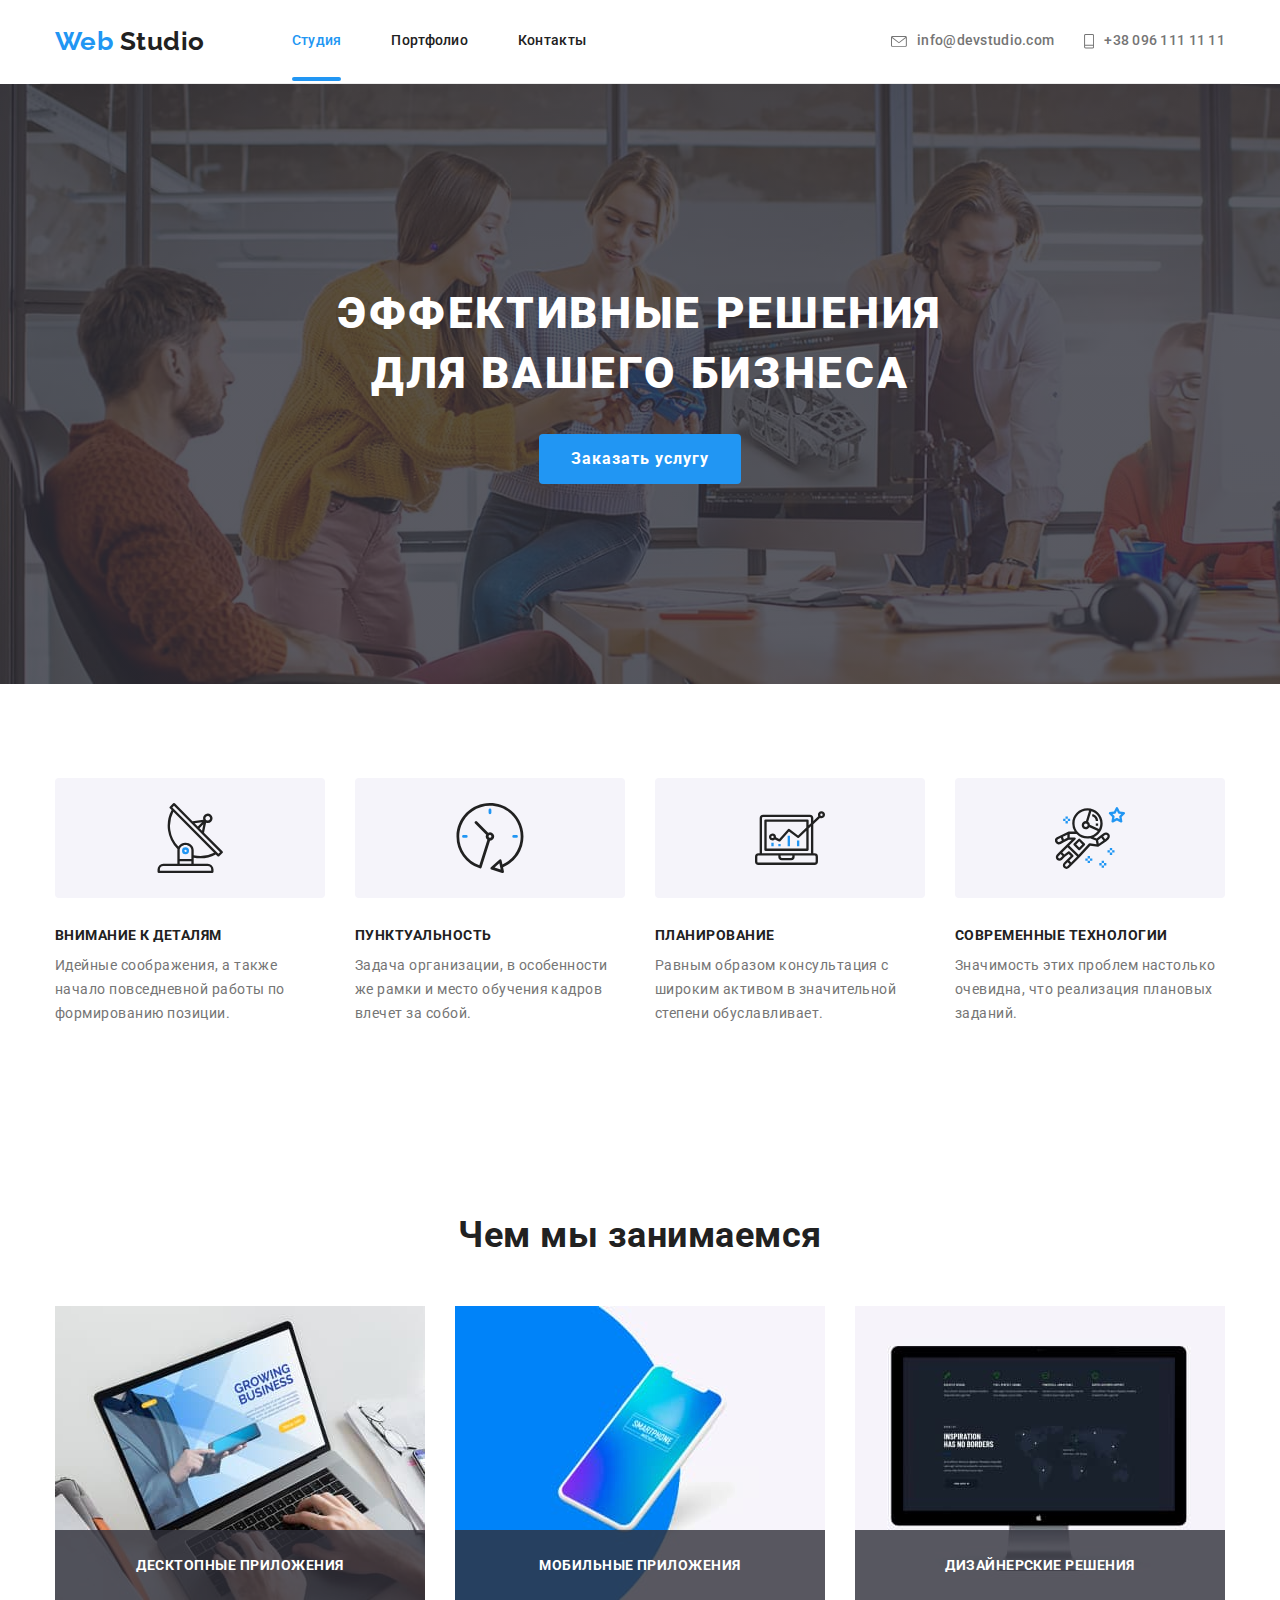
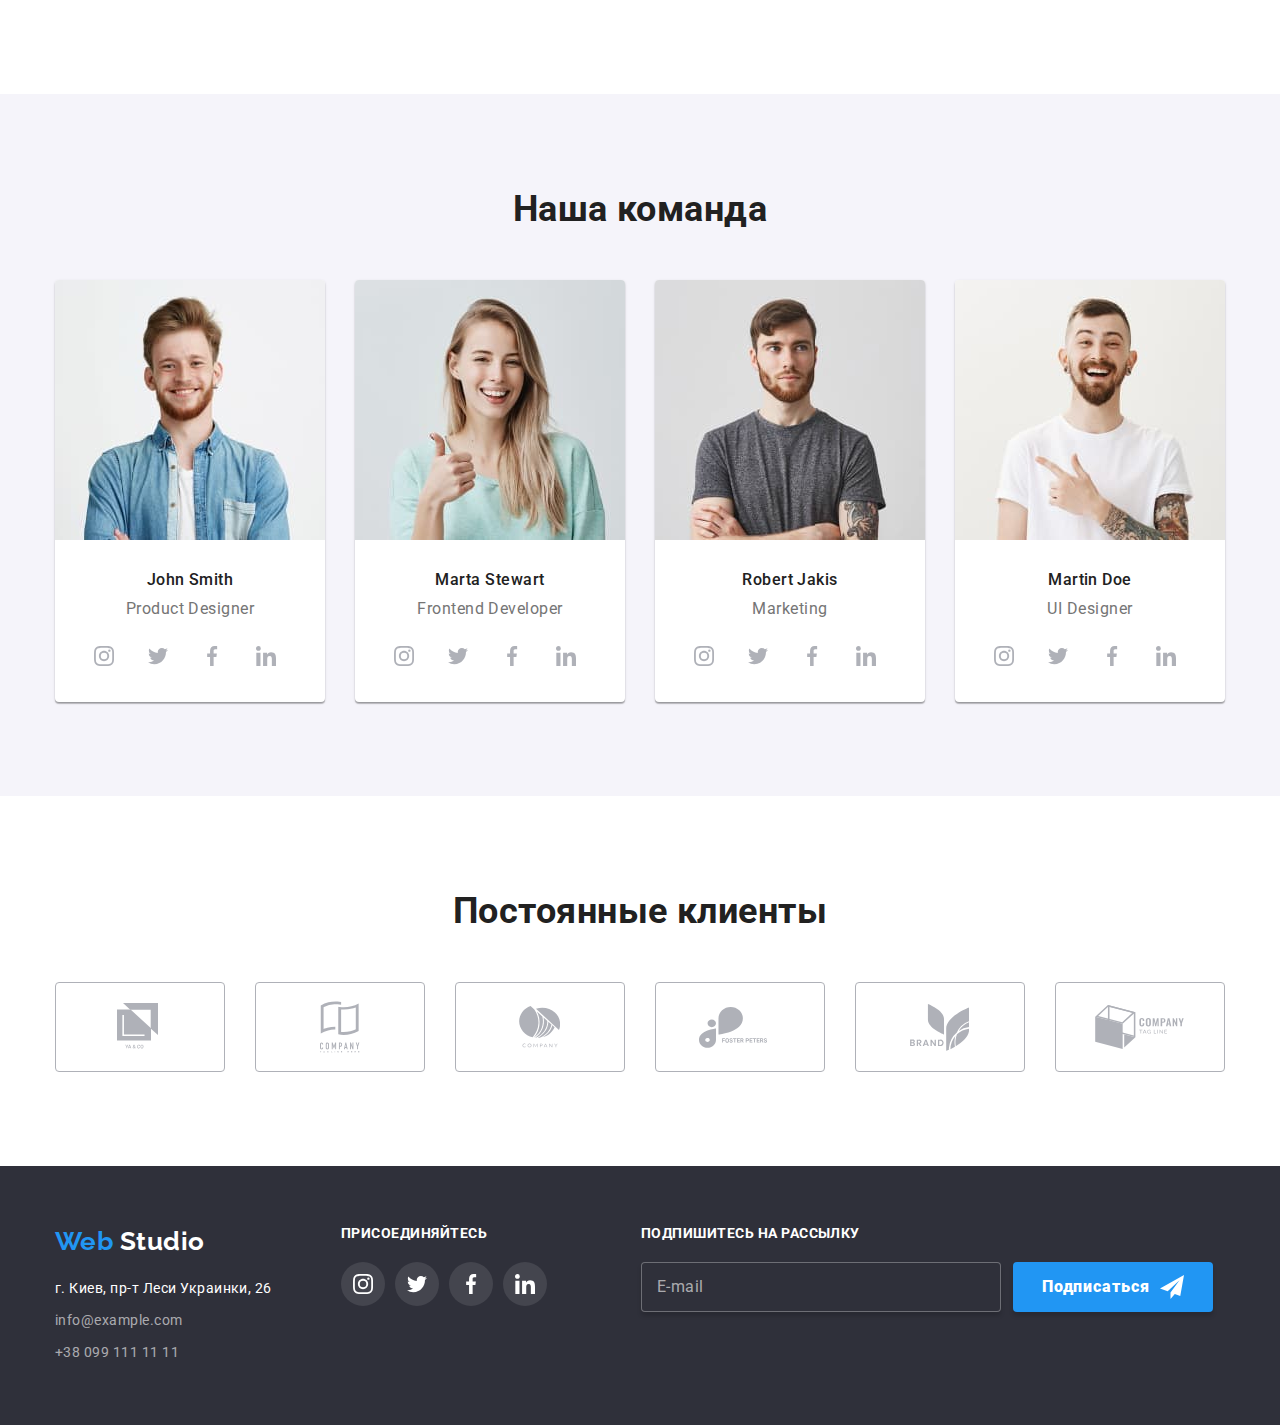
==== commit 0ba46974: "Выравнивает адрес и свг в хедере" ====
--- a/index.html
+++ b/index.html
@@ -22,6 +22,7 @@
         <a href="./index.html" class="logo-primery"
           ><span class="logo-web">Web</span> Studio</a
         >
+        <!-- Кнопка меню для моб версии -->
         <button
           type="button"
           class="menu-button"
@@ -39,8 +40,8 @@
             <use class="icon-menu" href="./img/sprite-svg.svg#menu"></use>
           </svg>
         </button>
+        <!-- Меню -->
         <nav class="menu">
-          <!-- header-links -->
           <ul class="site-nav">
             <li>
               <a href="./index.html" class="current">Студия</a>
@@ -59,16 +60,16 @@
                   <svg width="16px" height="11px">
                     <use href="./img/sprite-svg.svg#email"></use>
                   </svg>
-                  info@devstudio.com</a
-                >
+                  info@devstudio.com
+                </a>
               </li>
               <li>
                 <a href="tel:+380961111111">
                   <svg width="10px" height="15px">
                     <use href="./img/sprite-svg.svg#phone"></use>
                   </svg>
-                  +38 096 111 11 11</a
-                >
+                  +38 096 111 11 11
+                </a>
               </li>
             </ul>
           </address>
--- a/css/main.min.css
+++ b/css/main.min.css
@@ -1,2 +1,2 @@
-.visuallyhidden{position:absolute;overflow:hidden;clip:rect(0 0 0 0);height:1px;width:1px;margin:-1px;padding:0;border:0}.menu-button,.site-nav,.main-addr-list,.form-field-checkbox p,.features-list,.features-paragraph,.our-work-list,.our-work-description p,.our-team-list,.social-networks,.clients-list,.projects-list,.project-type,.button-list,.follow-button{margin:0px;padding:0px}body{background-color:#fff;color:#212121;font-family:Roboto,sans-serif;letter-spacing:0.03em}ul{list-style:none}a{display:block;text-decoration:none;color:#212121}img{display:block;max-width:100%;height:auto}h2{text-align:center;font-weight:700;font-size:36px;line-height:1.17}button{cursor:pointer}footer{background-color:#2f303a}.container{max-width:480px;margin:0px auto;padding:0px 15px}@media screen and (min-width: 768px){.container{max-width:768px}}@media screen and (min-width: 1200px){.container{max-width:1200px}}.is-hidden{opacity:0;pointer-events:none}.current::after{content:'';display:block;margin-top:8px;height:4px;background-color:#2196f3;border-radius:2px}@media screen and (min-width: 768px){.current::after{margin-top:28px}}.header-links{position:relative;display:-webkit-box;display:-ms-flexbox;display:flex;-webkit-box-pack:justify;-ms-flex-pack:justify;justify-content:space-between;border-bottom:1px solid #ececec}@media screen and (min-width: 768px){.header-links{-webkit-box-align:center;-ms-flex-align:center;align-items:center}}.logo-primery,.logo-secondary{font-family:Raleway,sans-serif;font-weight:700}.logo-primery{display:inline-block;padding:16px 0px;font-size:24px;line-height:1.17}@media screen and (min-width: 768px){.logo-primery{padding:26px 0px}}@media screen and (min-width: 1200px){.logo-primery{font-size:26px;line-height:1.19}}.logo-secondary{font-size:24px;line-height:1.17;color:#fff}@media screen and (min-width: 1200px){.logo-secondary{font-size:26px;line-height:1.19}}.logo-web{color:#2196f3}.logo-margin{display:inline-block;margin-bottom:20px}.menu-button{display:none}@media screen and (max-width: 767px){.menu-button{display:block;background-color:transparent;border:none;outline:none}}.menu-button>svg{fill:#212121}.menu-switch-svg:hover>use:first-child{fill:#2196f3}@media screen and (min-width: 1200px){.menu-switch-svg:hover{fill:#2196f3}}.menu-button.is-open .icon-menu{display:none}.menu-button.is-open .icon-cross{display:block}.menu-button .icon-cross{display:none}.menu-button.is-open+.menu{display:block}.menu{display:-webkit-box;display:-ms-flexbox;display:flex;-webkit-box-align:center;-ms-flex-align:center;align-items:center;background-color:#fff}@media screen and (max-width: 767px){.menu{position:absolute;left:0px;top:61px;z-index:999;display:none;width:100%}}.site-nav{display:-webkit-box;display:-ms-flexbox;display:flex;margin-right:84px;font-size:14px;line-height:1.14;font-weight:500;letter-spacing:0.02em;text-align:center}@media screen and (max-width: 767px){.site-nav{display:block;margin-right:0px;font-size:18px;line-height:1.17}}@media screen and (min-width: 1200px){.site-nav{margin-right:305px}}.site-nav>li{padding:0px}.site-nav>li:not(:last-child){margin-right:50px}@media screen and (max-width: 767px){.site-nav>li{padding:20px 0px}.site-nav>li:first-child{padding:60px 0px 20px}.site-nav>li:last-child{padding:20px 0px 60px}.site-nav>li:not(:last-child){margin-right:0px}}.site-nav a{-webkit-transition:color 250ms cubic-bezier(0.4, 0, 0.2, 1);transition:color 250ms cubic-bezier(0.4, 0, 0.2, 1)}.site-nav a:hover,.site-nav a:focus{color:#2196f3}.site-nav>li a{display:inline-block}@media screen and (min-width: 768px){.site-nav>li a{padding:32px 0px}}.site-nav .current{padding-bottom:0px;color:#2196f3}@media screen and (max-width: 767px){.main-addr{text-align:center}}.main-addr a{color:#757575;font-style:normal;font-weight:500;font-size:18px;line-height:1.17;letter-spacing:0.02em;-webkit-transition:color 250ms cubic-bezier(0.4, 0, 0.2, 1);transition:color 250ms cubic-bezier(0.4, 0, 0.2, 1)}.main-addr a:hover,.main-addr a:focus{color:#2196f3}@media screen and (min-width: 768px){.main-addr a{font-size:12px}}@media screen and (min-width: 1200px){.main-addr a{font-size:14px;line-height:1.14}}.main-addr svg{margin-right:10px;fill:#757575;-webkit-transition:fill 250ms cubic-bezier(0.4, 0, 0.2, 1);transition:fill 250ms cubic-bezier(0.4, 0, 0.2, 1)}.main-addr a:hover>svg,.main-addr a:focus>svg{color:#2196f3;fill:#2196f3}@media screen and (min-width: 1200px){.main-addr-list{display:-webkit-box;display:-ms-flexbox;display:flex}}.main-addr-list>li:not(:last-child){margin-bottom:10px}@media screen and (max-width: 767px){.main-addr-list>li:not(:last-child){margin-bottom:16px}.main-addr-list>li:last-child{margin-bottom:60px}}@media screen and (min-width: 1200px){.main-addr-list>li:not(:last-child){margin-bottom:0px;margin-right:30px}}.hero{display:-webkit-box;display:-ms-flexbox;display:flex;-webkit-box-pack:center;-ms-flex-pack:center;justify-content:center;-webkit-box-align:center;-ms-flex-align:center;align-items:center;height:400px;margin:0px auto;background-image:-webkit-gradient(linear, left top, left bottom, from(rgba(47,48,58,0.8)), to(rgba(47,48,58,0.8))),url(../img/hero/hero-480.jpg);background-image:linear-gradient(rgba(47,48,58,0.8), rgba(47,48,58,0.8)),url(../img/hero/hero-480.jpg);background-size:cover;color:#fff}@media screen and (min-device-pixel-ratio: 2), screen and (-webkit-min-device-pixel-ratio: 2), screen and (min-resolution: 192dpi), screen and (min-resolution: 2dppx){.hero{background-image:-webkit-gradient(linear, left top, left bottom, from(rgba(47,48,58,0.8)), to(rgba(47,48,58,0.8))),url(../img/hero/hero-480@2x.jpg);background-image:linear-gradient(rgba(47,48,58,0.8), rgba(47,48,58,0.8)),url(../img/hero/hero-480@2x.jpg)}}@media screen and (min-device-pixel-ratio: 3), screen and (-webkit-min-device-pixel-ratio: 3), screen and (min-resolution: 288dpi), screen and (min-resolution: 3dppx){.hero{background-image:-webkit-gradient(linear, left top, left bottom, from(rgba(47,48,58,0.8)), to(rgba(47,48,58,0.8))),url(../img/hero/hero-480@3x.jpg);background-image:linear-gradient(rgba(47,48,58,0.8), rgba(47,48,58,0.8)),url(../img/hero/hero-480@3x.jpg)}}@media screen and (min-width: 768px){.hero{background-image:-webkit-gradient(linear, left top, left bottom, from(rgba(47,48,58,0.8)), to(rgba(47,48,58,0.8))),url(../img/hero/hero-768.jpg);background-image:linear-gradient(rgba(47,48,58,0.8), rgba(47,48,58,0.8)),url(../img/hero/hero-768.jpg)}}@media screen and (min-width: 768px) and (min-device-pixel-ratio: 2), screen and (min-width: 768px) and (-webkit-min-device-pixel-ratio: 2), screen and (min-width: 768px) and (min-resolution: 192dpi), screen and (min-width: 768px) and (min-resolution: 2dppx){.hero{background-image:-webkit-gradient(linear, left top, left bottom, from(rgba(47,48,58,0.8)), to(rgba(47,48,58,0.8))),url(../img/hero/hero-768@2x.jpg);background-image:linear-gradient(rgba(47,48,58,0.8), rgba(47,48,58,0.8)),url(../img/hero/hero-768@2x.jpg)}}@media screen and (min-width: 768px) and (min-device-pixel-ratio: 3), screen and (min-width: 768px) and (-webkit-min-device-pixel-ratio: 3), screen and (min-width: 768px) and (min-resolution: 288dpi), screen and (min-width: 768px) and (min-resolution: 3dppx){.hero{background-image:-webkit-gradient(linear, left top, left bottom, from(rgba(47,48,58,0.8)), to(rgba(47,48,58,0.8))),url(../img/hero/hero-768@3x.jpg);background-image:linear-gradient(rgba(47,48,58,0.8), rgba(47,48,58,0.8)),url(../img/hero/hero-768@3x.jpg)}}@media screen and (min-width: 1200px){.hero{height:600px;background-image:-webkit-gradient(linear, left top, left bottom, from(rgba(47,48,58,0.8)), to(rgba(47,48,58,0.8))),url(../img/hero/hero-1200.jpg);background-image:linear-gradient(rgba(47,48,58,0.8), rgba(47,48,58,0.8)),url(../img/hero/hero-1200.jpg)}}@media screen and (min-width: 1200px) and (min-device-pixel-ratio: 2), screen and (min-width: 1200px) and (-webkit-min-device-pixel-ratio: 2), screen and (min-width: 1200px) and (min-resolution: 192dpi), screen and (min-width: 1200px) and (min-resolution: 2dppx){.hero{background-image:-webkit-gradient(linear, left top, left bottom, from(rgba(47,48,58,0.8)), to(rgba(47,48,58,0.8))),url(../img/hero/hero-1200@2x.jpg);background-image:linear-gradient(rgba(47,48,58,0.8), rgba(47,48,58,0.8)),url(../img/hero/hero-1200@2x.jpg)}}@media screen and (min-width: 1200px) and (min-device-pixel-ratio: 3), screen and (min-width: 1200px) and (-webkit-min-device-pixel-ratio: 3), screen and (min-width: 1200px) and (min-resolution: 288dpi), screen and (min-width: 1200px) and (min-resolution: 3dppx){.hero{background-image:-webkit-gradient(linear, left top, left bottom, from(rgba(47,48,58,0.8)), to(rgba(47,48,58,0.8))),url(../img/hero/hero-1200@3x.jpg);background-image:linear-gradient(rgba(47,48,58,0.8), rgba(47,48,58,0.8)),url(../img/hero/hero-1200@3x.jpg)}}.hero-container{display:-webkit-box;display:-ms-flexbox;display:flex;-ms-flex-wrap:wrap;flex-wrap:wrap;-webkit-box-pack:center;-ms-flex-pack:center;justify-content:center;max-width:360px}@media screen and (min-width: 1200px){.hero-container{max-width:696px}}.hero-title{margin:0px 0px 30px;font-weight:900;font-size:26px;line-height:1.62;letter-spacing:0.06em;text-transform:uppercase;text-align:center}@media screen and (min-width: 1200px){.hero-title{font-size:44px;line-height:1.36}}.hero-button{display:inline-block;min-width:200px;padding:10px 32px;border-style:none;background-color:#2196f3;border-radius:4px;color:#fff;font-weight:700;font-size:16px;line-height:1.87;letter-spacing:0.06em}body.modal-open{overflow:hidden}.backdrop{position:fixed;top:0;left:0;z-index:999;width:100%;height:100%;background:rgba(0,0,0,0.2);overflow-y:scroll;-webkit-transition:opacity 250ms cubic-bezier(0.4, 0, 0.2, 1);transition:opacity 250ms cubic-bezier(0.4, 0, 0.2, 1)}.modal{position:absolute;top:50%;left:50%;-webkit-transform:translate(-50%, -50%) scale(1);transform:translate(-50%, -50%) scale(1);width:calc(100% - 30px);max-width:450px;background:#fff;-webkit-box-shadow:0px 2px 1px rgba(0,0,0,0.2),0px 1px 1px rgba(0,0,0,0.14),0px 1px 3px rgba(0,0,0,0.12);box-shadow:0px 2px 1px rgba(0,0,0,0.2),0px 1px 1px rgba(0,0,0,0.14),0px 1px 3px rgba(0,0,0,0.12);border-radius:4px;font-size:14px;line-height:1.14;letter-spacing:0.01em;color:#757575;-webkit-transition:-webkit-transform 250ms cubic-bezier(0.4, 0, 0.2, 1);transition:-webkit-transform 250ms cubic-bezier(0.4, 0, 0.2, 1);transition:transform 250ms cubic-bezier(0.4, 0, 0.2, 1);transition:transform 250ms cubic-bezier(0.4, 0, 0.2, 1), -webkit-transform 250ms cubic-bezier(0.4, 0, 0.2, 1)}@media screen and (min-width: 1200px){.modal{max-width:528px}}.backdrop.is-hidden .modal{-webkit-transform:translate(-50%, -50%) scale(2);transform:translate(-50%, -50%) scale(2)}.submit-button-container{display:-webkit-box;display:-ms-flexbox;display:flex;-webkit-box-pack:center;-ms-flex-pack:center;justify-content:center}.submit-button-container>button{min-width:200px;height:50px;padding:0px;background-color:#2196f3;border-style:none;-webkit-box-shadow:0px 4px 4px rgba(0,0,0,0.15);box-shadow:0px 4px 4px rgba(0,0,0,0.15);border-radius:4px;font-weight:700;font-size:16px;line-height:1.87;letter-spacing:0.06em;color:#fff;-webkit-transition:background-color 250ms cubic-bezier(0.4, 0, 0.2, 1);transition:background-color 250ms cubic-bezier(0.4, 0, 0.2, 1)}.submit-button-container>button:hover,.submit-button-container>button:focus{background-color:#188ce8}.close{position:absolute;top:8px;right:8px;display:-webkit-box;display:-ms-flexbox;display:flex;-webkit-box-pack:center;-ms-flex-pack:center;justify-content:center;-webkit-box-align:center;-ms-flex-align:center;align-items:center;width:30px;height:30px;background-color:#fff;border:1px solid rgba(0,0,0,0.1);border-radius:50%;cursor:pointer}.close svg{-webkit-transition:fill 250ms cubic-bezier(0.4, 0, 0.2, 1);transition:fill 250ms cubic-bezier(0.4, 0, 0.2, 1)}.close:hover svg,.close:focus svg{fill:#2196f3}.modal-section{padding:40px}.modal-title{margin:0px 0px 30px;font-weight:700;font-size:20px;line-height:30px;text-align:center;letter-spacing:0.03em;color:#212121}@media screen and (min-width: 1200px){.modal-title{line-height:23px}}.form-field,.form-field-textarea{position:relative;margin-bottom:28px}.form-field input[type='text'],.form-field-textarea input[type='text'],.form-field input[type='tel'],.form-field-textarea input[type='tel'],.form-field input[type='email'],.form-field-textarea input[type='email'],.form-field textarea,.form-field-textarea textarea{width:100%;padding:12px 42px;border:1px solid rgba(33,33,33,0.2);border-radius:4px;outline:none;-webkit-transition:border-color 250ms cubic-bezier(0.4, 0, 0.2, 1);transition:border-color 250ms cubic-bezier(0.4, 0, 0.2, 1)}.form-field textarea,.form-field-textarea textarea{padding:12px 16px;resize:none}.form-field label[for='name'],.form-field-textarea label[for='name'],.form-field label[for='tel'],.form-field-textarea label[for='tel'],.form-field label[for='email'],.form-field-textarea label[for='email']{position:absolute;top:50%;left:42px;-webkit-transform:translateY(-50%);transform:translateY(-50%);-webkit-transition:color 250ms cubic-bezier(0.4, 0, 0.2, 1),font-size 250ms cubic-bezier(0.4, 0, 0.2, 1),line-height 250ms cubic-bezier(0.4, 0, 0.2, 1),-webkit-transform 250ms cubic-bezier(0.4, 0, 0.2, 1);transition:color 250ms cubic-bezier(0.4, 0, 0.2, 1),font-size 250ms cubic-bezier(0.4, 0, 0.2, 1),line-height 250ms cubic-bezier(0.4, 0, 0.2, 1),-webkit-transform 250ms cubic-bezier(0.4, 0, 0.2, 1);transition:transform 250ms cubic-bezier(0.4, 0, 0.2, 1),color 250ms cubic-bezier(0.4, 0, 0.2, 1),font-size 250ms cubic-bezier(0.4, 0, 0.2, 1),line-height 250ms cubic-bezier(0.4, 0, 0.2, 1);transition:transform 250ms cubic-bezier(0.4, 0, 0.2, 1),color 250ms cubic-bezier(0.4, 0, 0.2, 1),font-size 250ms cubic-bezier(0.4, 0, 0.2, 1),line-height 250ms cubic-bezier(0.4, 0, 0.2, 1),-webkit-transform 250ms cubic-bezier(0.4, 0, 0.2, 1);cursor:text}.form-field svg,.form-field-textarea svg{position:absolute;top:50%;left:16px;-webkit-transform:translateY(-50%);transform:translateY(-50%);fill:#212121;-webkit-transition:fill 250ms cubic-bezier(0.4, 0, 0.2, 1);transition:fill 250ms cubic-bezier(0.4, 0, 0.2, 1)}.form-field,.form-field-textarea{position:relative;margin-bottom:28px}.form-field input[type='text'],.form-field-textarea input[type='text'],.form-field input[type='tel'],.form-field-textarea input[type='tel'],.form-field input[type='email'],.form-field-textarea input[type='email'],.form-field textarea,.form-field-textarea textarea{width:100%;padding:12px 42px;border:1px solid rgba(33,33,33,0.2);border-radius:4px;outline:none;-webkit-transition:border-color 250ms cubic-bezier(0.4, 0, 0.2, 1);transition:border-color 250ms cubic-bezier(0.4, 0, 0.2, 1)}.form-field input[type='text']:focus,.form-field-textarea input[type='text']:focus,.form-field input[type='tel']:focus,.form-field-textarea input[type='tel']:focus,.form-field input[type='email']:focus,.form-field-textarea input[type='email']:focus,.form-field textarea:focus,.form-field-textarea textarea:focus{border-color:#2196f3}.form-field textarea,.form-field-textarea textarea{padding:12px 16px;resize:none}.form-field label[for='name'],.form-field-textarea label[for='name'],.form-field label[for='tel'],.form-field-textarea label[for='tel'],.form-field label[for='email'],.form-field-textarea label[for='email']{position:absolute;top:50%;left:42px;-webkit-transform:translateY(-50%);transform:translateY(-50%);-webkit-transition:color 250ms cubic-bezier(0.4, 0, 0.2, 1),font-size 250ms cubic-bezier(0.4, 0, 0.2, 1),line-height 250ms cubic-bezier(0.4, 0, 0.2, 1),-webkit-transform 250ms cubic-bezier(0.4, 0, 0.2, 1);transition:color 250ms cubic-bezier(0.4, 0, 0.2, 1),font-size 250ms cubic-bezier(0.4, 0, 0.2, 1),line-height 250ms cubic-bezier(0.4, 0, 0.2, 1),-webkit-transform 250ms cubic-bezier(0.4, 0, 0.2, 1);transition:transform 250ms cubic-bezier(0.4, 0, 0.2, 1),color 250ms cubic-bezier(0.4, 0, 0.2, 1),font-size 250ms cubic-bezier(0.4, 0, 0.2, 1),line-height 250ms cubic-bezier(0.4, 0, 0.2, 1);transition:transform 250ms cubic-bezier(0.4, 0, 0.2, 1),color 250ms cubic-bezier(0.4, 0, 0.2, 1),font-size 250ms cubic-bezier(0.4, 0, 0.2, 1),line-height 250ms cubic-bezier(0.4, 0, 0.2, 1),-webkit-transform 250ms cubic-bezier(0.4, 0, 0.2, 1);cursor:text}.form-field svg,.form-field-textarea svg{position:absolute;top:50%;left:16px;-webkit-transform:translateY(-50%);transform:translateY(-50%);fill:#212121;-webkit-transition:fill 250ms cubic-bezier(0.4, 0, 0.2, 1);transition:fill 250ms cubic-bezier(0.4, 0, 0.2, 1)}.form-field input:focus+label,.form-field-textarea input:focus+label,.form-field input:not(:placeholder-shown)+label,.form-field-textarea input:not(:placeholder-shown)+label{-webkit-transform:translate(-26px, -40px);transform:translate(-26px, -40px);font-size:12px;line-height:1.17;color:#2196f3;cursor:default}.form-field input:focus ~ svg,.form-field-textarea input:focus ~ svg,.form-field input:not(:placeholder-shown) ~ svg,.form-field-textarea input:not(:placeholder-shown) ~ svg{fill:#2196f3}.form-field-textarea{margin-bottom:20px}.form-field-textarea label{position:absolute;top:10px;left:16px;-webkit-transform:translateY(0px);transform:translateY(0px);-webkit-transition:-webkit-transform 250ms cubic-bezier(0.4, 0, 0.2, 1);transition:-webkit-transform 250ms cubic-bezier(0.4, 0, 0.2, 1);transition:transform 250ms cubic-bezier(0.4, 0, 0.2, 1);transition:transform 250ms cubic-bezier(0.4, 0, 0.2, 1), -webkit-transform 250ms cubic-bezier(0.4, 0, 0.2, 1);cursor:text}.form-field textarea:focus+label,.form-field-textarea textarea:focus+label,.form-field textarea:not(:placeholder-shown)+label,.form-field-textarea textarea:not(:placeholder-shown)+label{-webkit-transform:translateY(-30px);transform:translateY(-30px);font-size:12px;line-height:1.17;color:#2196f3;cursor:default}.form-field.form-field-checkbox label[for='policy'],.form-field-checkbox.form-field-textarea label[for='policy']{-webkit-transform:translate(0px, 0px);transform:translate(0px, 0px);display:-webkit-box;display:-ms-flexbox;display:flex;-webkit-box-align:center;-ms-flex-align:center;align-items:center;font-size:12px;line-height:1.17;letter-spacing:0.03em;color:#757575}@media screen and (min-width: 1200px){.form-field.form-field-checkbox label[for='policy'],.form-field-checkbox.form-field-textarea label[for='policy']{font-size:14px;line-height:1.71}}.form-field-checkbox a{display:inline;text-decoration:underline;color:#2196f3}.form-field-checkbox span{width:15px;height:15px;margin-right:8px;border:2px solid black;border-radius:2px}.form-field-checkbox input:checked+label>span{background-color:#2196f3;background-image:url(../img/icon-check.svg);background-size:cover;background-origin:border-box;border-color:transparent}.features{padding:60px 0px}@media screen and (min-width: 1200px){.features{padding:94px 0px}}.features-title-h3{margin:0px 0px 10px;font-weight:700;font-size:14px;line-height:1.14;text-transform:uppercase}@media screen and (max-width: 767px){.features-title-h3{text-align:center}}@media screen and (min-width: 768px){.features-list{display:-webkit-box;display:-ms-flexbox;display:flex;-ms-flex-wrap:wrap;flex-wrap:wrap;margin:-15px}}@media screen and (max-width: 767px){.features-list li:not(:last-child){margin-bottom:30px}}@media screen and (min-width: 768px){.features-list li{width:calc((100% - 4 * 15px) / 2);margin:15px}}@media screen and (min-width: 1200px){.features-list li{width:calc((100% - 8 * 15px) / 4);margin:15px}}.features-blok{display:-webkit-box;display:-ms-flexbox;display:flex;-webkit-box-pack:center;-ms-flex-pack:center;justify-content:center;-webkit-box-align:center;-ms-flex-align:center;align-items:center;height:120px;margin-bottom:30px;background:#f5f4fa;border-radius:4px}.features-paragraph{color:#757575;font-size:14px;line-height:1.71}.our-work{padding:94px 0px;display:none}@media screen and (min-width: 1200px){.our-work{display:block}}.our-work-title{margin:0px 0px 50px}.our-work-list{display:-webkit-box;display:-ms-flexbox;display:flex;margin:-15px}.our-work-list li{width:calc((100% - 6 * 15px) / 3);margin:15px}.our-work-link{position:relative;text-align:center}.our-work-description{position:absolute;bottom:0;display:-webkit-box;display:-ms-flexbox;display:flex;-webkit-box-pack:center;-ms-flex-pack:center;justify-content:center;-webkit-box-align:center;-ms-flex-align:center;align-items:center;width:370px;height:70px;background:rgba(47,48,58,0.8);color:#fff;font-weight:700;font-size:14px;text-transform:uppercase}.our-team{margin:0px;padding:60px 0px;background:#f5f4fa}@media screen and (min-width: 1200px){.our-team{padding:94px 0px}}.our-team .our-team-position{color:#757575;font-weight:400}.our-team p{font-weight:500;font-size:16px;line-height:1.19;text-align:center}.our-team-title{margin:0px 0px 30px;padding:0px;font-size:28px;line-height:1.18}@media screen and (min-width: 1200px){.our-team-title{margin:0px 0px 50px;font-size:36px;line-height:1.17}}@media screen and (min-width: 768px){.our-team-list{display:-webkit-box;display:-ms-flexbox;display:flex;-ms-flex-wrap:wrap;flex-wrap:wrap;margin:-15px}}.our-team-list>li{padding-bottom:24px;width:100%;background-color:#fff;-webkit-box-shadow:0px 2px 1px rgba(0,0,0,0.2),0px 1px 1px rgba(0,0,0,0.14),0px 1px 3px rgba(0,0,0,0.12);box-shadow:0px 2px 1px rgba(0,0,0,0.2),0px 1px 1px rgba(0,0,0,0.14),0px 1px 3px rgba(0,0,0,0.12);border-radius:4px;overflow:hidden}@media screen and (max-width: 767px){.our-team-list>li:not(:last-child){margin-bottom:30px}}@media screen and (min-width: 768px){.our-team-list>li{width:calc((100% - 4 * 15px) / 2);margin:15px}}@media screen and (min-width: 1200px){.our-team-list>li{width:calc((100% - 8 * 15px) / 4);margin:15px}}.our-team-foto{margin-bottom:30px}.our-team-name{margin:0px 0px 10px}.our-team-position{margin:0px 0px 16px}.social-networks{display:-webkit-box;display:-ms-flexbox;display:flex;-webkit-box-pack:center;-ms-flex-pack:center;justify-content:center}.social-networks svg{fill:#afb1b8;-webkit-transition:fill 250ms cubic-bezier(0.4, 0, 0.2, 1);transition:fill 250ms cubic-bezier(0.4, 0, 0.2, 1)}.social-networks a{-webkit-transition:background 250ms cubic-bezier(0.4, 0, 0.2, 1);transition:background 250ms cubic-bezier(0.4, 0, 0.2, 1)}.social-networks a:hover,.social-networks a:focus{background:#2196f3}.social-networks-container{display:-webkit-box;display:-ms-flexbox;display:flex;-webkit-box-pack:center;-ms-flex-pack:center;justify-content:center}.social-networks-container li{margin-right:10px}.social-networks-container a{display:-webkit-box;display:-ms-flexbox;display:flex;-webkit-box-pack:center;-ms-flex-pack:center;justify-content:center;-webkit-box-align:center;-ms-flex-align:center;align-items:center;width:44px;height:44px;background:#fff;border-radius:50%}.social-networks a:hover>svg,.social-networks a:focus>svg{fill:#fff}.clients{margin:0px;padding:60px 0px}@media screen and (min-width: 1200px){.clients{padding:94px 0px}}.clients-title{margin:0px 0px 30px;font-size:28px;line-height:1.18}@media screen and (min-width: 1200px){.clients-title{margin:0px 0px 50px;font-size:36px;line-height:1.17}}.clients-list{display:-webkit-box;display:-ms-flexbox;display:flex;-ms-flex-wrap:wrap;flex-wrap:wrap;margin:-15px}.clients-list li{margin:15px;width:calc((100% - 4 * 15px) / 2)}@media screen and (min-width: 768px){.clients-list li{width:calc((100% - 6 * 15px) / 3)}}@media screen and (min-width: 1200px){.clients-list li{width:calc((100% - 12 * 15px) / 6)}}.clients-list a{display:-webkit-box;display:-ms-flexbox;display:flex;-webkit-box-pack:center;-ms-flex-pack:center;justify-content:center;-webkit-box-align:center;-ms-flex-align:center;align-items:center;height:90px;border:1px solid #afb1b8;border-radius:4px;-webkit-transition:border 250ms cubic-bezier(0.4, 0, 0.2, 1);transition:border 250ms cubic-bezier(0.4, 0, 0.2, 1)}.clients-list a:hover,.clients-list a:focus{border:1px solid #2196f3}.clients-list svg{fill:#afb1b8;-webkit-transition:fill 250ms cubic-bezier(0.4, 0, 0.2, 1);transition:fill 250ms cubic-bezier(0.4, 0, 0.2, 1)}.clients-list a:hover>svg,.clients-list a:focus>svg{fill:#2196f3}.main-portofolio{padding:60px 0px}@media screen and (min-width: 1200px){.main-portofolio{padding:94px 0px}}.projects-list{display:-webkit-box;display:-ms-flexbox;display:flex;-ms-flex-wrap:wrap;flex-wrap:wrap}@media screen and (min-width: 768px){.projects-list{margin:-15px}}.projects-list-item{display:-webkit-box;display:-ms-flexbox;display:flex;-webkit-transition:all 250ms cubic-bezier(0.4, 0, 0.2, 1);transition:all 250ms cubic-bezier(0.4, 0, 0.2, 1)}@media screen and (min-width: 768px){.projects-list-item{width:calc((100% - 4 * 15px) / 2);margin:15px}}@media screen and (min-width: 1200px){.projects-list-item{width:calc((100% - 6 * 15px) / 3)}}.projects-list-item:hover,.projects-list-item:focus{-webkit-box-shadow:1px 4px 6px rgba(0,0,0,0.16),0px 4px 4px rgba(0,0,0,0.06),0px 1px 1px rgba(0,0,0,0.12);box-shadow:1px 4px 6px rgba(0,0,0,0.16),0px 4px 4px rgba(0,0,0,0.06),0px 1px 1px rgba(0,0,0,0.12);border-bottom-right-radius:5px;border-bottom-left-radius:5px}@media screen and (max-width: 767px){.projects-list-item:not(:last-child){margin-bottom:30px}}.projects-list-content{padding:20px 24px;border:1px solid #eeeeee;border-bottom-right-radius:5px;border-bottom-left-radius:5px;border-top:none}.project-title{margin:0px 0px 4px;font-weight:700;font-size:18px;line-height:2;letter-spacing:0.06em}@media screen and (min-width: 768px){.project-title{width:306px;text-overflow:ellipsis;overflow:hidden;white-space:nowrap}}.project-type{color:#757575;font-weight:400;font-size:16px;line-height:1.87}.overlay{position:relative;overflow:hidden}.project-description{position:absolute;display:-webkit-box;display:-ms-flexbox;display:flex;-webkit-box-pack:center;-ms-flex-pack:center;justify-content:center;-webkit-box-align:center;-ms-flex-align:center;align-items:center;width:100%;height:100%;margin:0px;padding:0px 24px;color:#fff;background:rgba(33,150,243,0.9);font-weight:400;font-size:3.75vw;line-height:1.56;-webkit-transition:-webkit-transform 250ms cubic-bezier(0.4, 0, 0.2, 1);transition:-webkit-transform 250ms cubic-bezier(0.4, 0, 0.2, 1);transition:transform 250ms cubic-bezier(0.4, 0, 0.2, 1);transition:transform 250ms cubic-bezier(0.4, 0, 0.2, 1), -webkit-transform 250ms cubic-bezier(0.4, 0, 0.2, 1)}.projects-list-item:hover .project-description,.projects-list-item:focus .project-description{-webkit-transform:translateY(-100%);transform:translateY(-100%)}@media screen and (min-width: 480px){.project-description{font-size:18px}}.button-list{display:-webkit-box;display:-ms-flexbox;display:flex;-ms-flex-wrap:wrap;flex-wrap:wrap;margin-bottom:40px}@media screen and (min-width: 768px){.button-list{-webkit-box-pack:center;-ms-flex-pack:center;justify-content:center;margin-bottom:30px}}@media screen and (min-width: 1200px){.button-list{margin-bottom:50px}}.button-list li{margin-bottom:0px}.button-list li:not(:last-child){margin-right:8px}@media screen and (max-width: 767px){.button-list li:nth-child(-n+3){margin-bottom:15px}}.portfolio-button{padding:6px 22px;color:#212121;font-weight:500;font-size:16px;line-height:1.63;border-radius:4px;border-width:0px;background-color:#f5f4fa;-webkit-transition:all 250ms cubic-bezier(0.4, 0, 0.2, 1);transition:all 250ms cubic-bezier(0.4, 0, 0.2, 1)}.portfolio-button:hover,.portfolio-button:focus{background-color:#2196f3;color:#fff}.footer-container{padding:60px 0px;text-align:center}@media screen and (min-width: 1200px){.footer-container{display:-webkit-box;display:-ms-flexbox;display:flex;text-align:left}}.footer-container>div:not(:last-child){margin-bottom:60px}@media screen and (min-width: 1200px){.footer-container>div:not(:last-child){margin:0px}}@media screen and (min-width: 768px){.footer-container-links{display:-webkit-box;display:-ms-flexbox;display:flex}.footer-container-links>div:first-child{margin-left:60px;margin-right:165px}}@media screen and (min-width: 1200px){.footer-container-links>div:first-child{margin-left:0px;margin-right:69px}.footer-container-links>div:nth-child(2){margin-right:94px}}.follow-title{margin:0px 0px 20px;color:#fff;font-weight:700;font-size:14px;line-height:1.14;text-transform:uppercase}.follow-container{position:relative;display:-webkit-box;display:-ms-flexbox;display:flex;-webkit-box-orient:vertical;-webkit-box-direction:normal;-ms-flex-direction:column;flex-direction:column;-webkit-box-align:center;-ms-flex-align:center;align-items:center}@media screen and (min-width: 1200px){.follow-container{-webkit-box-orient:horizontal;-webkit-box-direction:normal;-ms-flex-direction:row;flex-direction:row;-webkit-box-align:start;-ms-flex-align:start;align-items:start}}.follow-container label{position:absolute;left:16px;top:15px;font-size:16px;line-height:1.25;letter-spacing:0.03em;color:rgba(255,255,255,0.6);cursor:text;-webkit-transition:color 250ms cubic-bezier(0.4, 0, 0.2, 1),-webkit-transform 250ms cubic-bezier(0.4, 0, 0.2, 1);transition:color 250ms cubic-bezier(0.4, 0, 0.2, 1),-webkit-transform 250ms cubic-bezier(0.4, 0, 0.2, 1);transition:transform 250ms cubic-bezier(0.4, 0, 0.2, 1),color 250ms cubic-bezier(0.4, 0, 0.2, 1);transition:transform 250ms cubic-bezier(0.4, 0, 0.2, 1),color 250ms cubic-bezier(0.4, 0, 0.2, 1),-webkit-transform 250ms cubic-bezier(0.4, 0, 0.2, 1)}@media screen and (min-width: 768px) and (max-width: 1199px){.follow-container label{left:160px;top:15px}}.enter-e-mail:focus+label,.enter-e-mail:not(:placeholder-shown)+label{-webkit-transform:translateY(-35px);transform:translateY(-35px);color:#2196f3;cursor:default}.enter-e-mail{display:block;width:100%;max-width:450px;margin-bottom:20px;padding:9px 0px 9px 16px;background:#2f303a;border:1px solid rgba(255,255,255,0.3);-webkit-box-shadow:0px 4px 4px rgba(0,0,0,0.15);box-shadow:0px 4px 4px rgba(0,0,0,0.15);border-radius:4px;font-weight:400;font-size:16px;line-height:1.87;color:#fff;-webkit-transition:border-color 250ms cubic-bezier(0.4, 0, 0.2, 1);transition:border-color 250ms cubic-bezier(0.4, 0, 0.2, 1)}.enter-e-mail:focus{border-color:#2196f3;outline:none}@media screen and (min-width: 768px){.enter-e-mail{width:450px}}@media screen and (min-width: 1200px){.enter-e-mail{width:360px;margin-bottom:0px;margin-right:12px}}.follow-button{display:-webkit-box;display:-ms-flexbox;display:flex;-webkit-box-pack:center;-ms-flex-pack:center;justify-content:center;-webkit-box-align:center;-ms-flex-align:center;align-items:center;width:200px;height:50px;-webkit-box-shadow:0px 4px 4px rgba(0,0,0,0.15);box-shadow:0px 4px 4px rgba(0,0,0,0.15);border-radius:4px;border-width:0px;background-color:#2196f3;color:#fff;font-weight:900;font-size:16px;line-height:1.87;letter-spacing:0.06em}.follow-button-text{margin-right:10px}.social-networks-links{display:-webkit-box;display:-ms-flexbox;display:flex}.social-networks-links svg{fill:#fff}.social-networks-links a{display:-webkit-box;display:-ms-flexbox;display:flex;-webkit-box-pack:center;-ms-flex-pack:center;justify-content:center;-webkit-box-align:center;-ms-flex-align:center;align-items:center;width:44px;height:44px;background:rgba(255,255,255,0.1);border-radius:50%;-webkit-transition:background 250ms cubic-bezier(0.4, 0, 0.2, 1);transition:background 250ms cubic-bezier(0.4, 0, 0.2, 1)}.social-networks-links li:not(:last-child){margin-right:10px}.footer-address{margin-bottom:60px}@media screen and (min-width: 768px){.footer-address{margin-bottom:0px}}.footer-address>a{font-style:normal;font-size:14px;line-height:1.71;color:rgba(255,255,255,0.6)}.footer-address>a:not(:last-child){margin-bottom:8px}.footer-address>.addr-map{color:#fff}
+.visuallyhidden{position:absolute;overflow:hidden;clip:rect(0 0 0 0);height:1px;width:1px;margin:-1px;padding:0;border:0}.menu-button,.site-nav,.main-addr-list,.form-field-checkbox p,.features-list,.features-paragraph,.our-work-list,.our-work-description p,.our-team-list,.social-networks,.clients-list,.projects-list,.project-type,.button-list,.follow-button{margin:0px;padding:0px}body{background-color:#fff;color:#212121;font-family:Roboto,sans-serif;letter-spacing:0.03em}ul{list-style:none}a{display:block;text-decoration:none;color:#212121}img{display:block;max-width:100%;height:auto}h2{text-align:center;font-weight:700;font-size:36px;line-height:1.17}button{cursor:pointer}footer{background-color:#2f303a}.container{max-width:480px;margin:0px auto;padding:0px 15px}@media screen and (min-width: 768px){.container{max-width:768px}}@media screen and (min-width: 1200px){.container{max-width:1200px}}.is-hidden{opacity:0;pointer-events:none}.current::after{content:'';display:block;margin-top:8px;height:4px;background-color:#2196f3;border-radius:2px}@media screen and (min-width: 768px){.current::after{margin-top:28px}}.header-links{position:relative;display:-webkit-box;display:-ms-flexbox;display:flex;-webkit-box-pack:justify;-ms-flex-pack:justify;justify-content:space-between;border-bottom:1px solid #ececec}@media screen and (min-width: 768px){.header-links{-webkit-box-align:center;-ms-flex-align:center;align-items:center}}.logo-primery,.logo-secondary{font-family:Raleway,sans-serif;font-weight:700}.logo-primery{display:inline-block;padding:16px 0px;font-size:24px;line-height:1.17}@media screen and (min-width: 768px){.logo-primery{padding:26px 0px}}@media screen and (min-width: 1200px){.logo-primery{font-size:26px;line-height:1.19}}.logo-secondary{font-size:24px;line-height:1.17;color:#fff}@media screen and (min-width: 1200px){.logo-secondary{font-size:26px;line-height:1.19}}.logo-web{color:#2196f3}.logo-margin{display:inline-block;margin-bottom:20px}.menu-button{display:none}@media screen and (max-width: 767px){.menu-button{display:block;background-color:transparent;border:none;outline:none}}.menu-button>svg{fill:#212121}.menu-switch-svg:hover>use:first-child{fill:#2196f3}@media screen and (min-width: 1200px){.menu-switch-svg:hover{fill:#2196f3}}.menu-button.is-open .icon-menu{display:none}.menu-button.is-open .icon-cross{display:block}.menu-button .icon-cross{display:none}.menu-button.is-open+.menu{display:block}.menu{display:-webkit-box;display:-ms-flexbox;display:flex;-webkit-box-align:center;-ms-flex-align:center;align-items:center;background-color:#fff}@media screen and (max-width: 767px){.menu{position:absolute;left:0px;top:61px;z-index:999;display:none;width:100%}}.site-nav{display:-webkit-box;display:-ms-flexbox;display:flex;margin-right:84px;font-size:14px;line-height:1.14;font-weight:500;letter-spacing:0.02em;text-align:center}@media screen and (max-width: 767px){.site-nav{display:block;margin-right:0px;font-size:18px;line-height:1.17}}@media screen and (min-width: 1200px){.site-nav{margin-right:305px}}.site-nav>li{padding:0px}.site-nav>li:not(:last-child){margin-right:50px}@media screen and (max-width: 767px){.site-nav>li{padding:20px 0px}.site-nav>li:first-child{padding:60px 0px 20px}.site-nav>li:last-child{padding:20px 0px 60px}.site-nav>li:not(:last-child){margin-right:0px}}.site-nav a{-webkit-transition:color 250ms cubic-bezier(0.4, 0, 0.2, 1);transition:color 250ms cubic-bezier(0.4, 0, 0.2, 1)}.site-nav a:hover,.site-nav a:focus{color:#2196f3}.site-nav>li a{display:inline-block}@media screen and (min-width: 768px){.site-nav>li a{padding:32px 0px}}.site-nav .current{padding-bottom:0px;color:#2196f3}@media screen and (max-width: 767px){.main-addr{text-align:center}}.main-addr a{color:#757575;font-style:normal;font-weight:500;font-size:18px;line-height:1.17;letter-spacing:0.02em;-webkit-transition:color 250ms cubic-bezier(0.4, 0, 0.2, 1);transition:color 250ms cubic-bezier(0.4, 0, 0.2, 1)}.main-addr a:hover,.main-addr a:focus{color:#2196f3}@media screen and (min-width: 768px){.main-addr a{display:-webkit-box;display:-ms-flexbox;display:flex;-webkit-box-align:center;-ms-flex-align:center;align-items:center;font-size:12px}}@media screen and (min-width: 1200px){.main-addr a{font-size:14px;line-height:1.14}}.main-addr svg{margin-right:10px;fill:#757575;-webkit-transition:fill 250ms cubic-bezier(0.4, 0, 0.2, 1);transition:fill 250ms cubic-bezier(0.4, 0, 0.2, 1)}.main-addr a:hover>svg,.main-addr a:focus>svg{color:#2196f3;fill:#2196f3}@media screen and (min-width: 1200px){.main-addr-list{display:-webkit-box;display:-ms-flexbox;display:flex}}.main-addr-list>li:not(:last-child){margin-bottom:10px}@media screen and (max-width: 767px){.main-addr-list>li:not(:last-child){margin-bottom:16px}.main-addr-list>li:last-child{margin-bottom:60px}}@media screen and (min-width: 1200px){.main-addr-list>li:not(:last-child){margin-bottom:0px;margin-right:30px}}.hero{display:-webkit-box;display:-ms-flexbox;display:flex;-webkit-box-pack:center;-ms-flex-pack:center;justify-content:center;-webkit-box-align:center;-ms-flex-align:center;align-items:center;height:400px;margin:0px auto;background-image:-webkit-gradient(linear, left top, left bottom, from(rgba(47,48,58,0.8)), to(rgba(47,48,58,0.8))),url(../img/hero/hero-480.jpg);background-image:linear-gradient(rgba(47,48,58,0.8), rgba(47,48,58,0.8)),url(../img/hero/hero-480.jpg);background-size:cover;color:#fff}@media screen and (min-device-pixel-ratio: 2), screen and (-webkit-min-device-pixel-ratio: 2), screen and (min-resolution: 192dpi), screen and (min-resolution: 2dppx){.hero{background-image:-webkit-gradient(linear, left top, left bottom, from(rgba(47,48,58,0.8)), to(rgba(47,48,58,0.8))),url(../img/hero/hero-480@2x.jpg);background-image:linear-gradient(rgba(47,48,58,0.8), rgba(47,48,58,0.8)),url(../img/hero/hero-480@2x.jpg)}}@media screen and (min-device-pixel-ratio: 3), screen and (-webkit-min-device-pixel-ratio: 3), screen and (min-resolution: 288dpi), screen and (min-resolution: 3dppx){.hero{background-image:-webkit-gradient(linear, left top, left bottom, from(rgba(47,48,58,0.8)), to(rgba(47,48,58,0.8))),url(../img/hero/hero-480@3x.jpg);background-image:linear-gradient(rgba(47,48,58,0.8), rgba(47,48,58,0.8)),url(../img/hero/hero-480@3x.jpg)}}@media screen and (min-width: 768px){.hero{background-image:-webkit-gradient(linear, left top, left bottom, from(rgba(47,48,58,0.8)), to(rgba(47,48,58,0.8))),url(../img/hero/hero-768.jpg);background-image:linear-gradient(rgba(47,48,58,0.8), rgba(47,48,58,0.8)),url(../img/hero/hero-768.jpg)}}@media screen and (min-width: 768px) and (min-device-pixel-ratio: 2), screen and (min-width: 768px) and (-webkit-min-device-pixel-ratio: 2), screen and (min-width: 768px) and (min-resolution: 192dpi), screen and (min-width: 768px) and (min-resolution: 2dppx){.hero{background-image:-webkit-gradient(linear, left top, left bottom, from(rgba(47,48,58,0.8)), to(rgba(47,48,58,0.8))),url(../img/hero/hero-768@2x.jpg);background-image:linear-gradient(rgba(47,48,58,0.8), rgba(47,48,58,0.8)),url(../img/hero/hero-768@2x.jpg)}}@media screen and (min-width: 768px) and (min-device-pixel-ratio: 3), screen and (min-width: 768px) and (-webkit-min-device-pixel-ratio: 3), screen and (min-width: 768px) and (min-resolution: 288dpi), screen and (min-width: 768px) and (min-resolution: 3dppx){.hero{background-image:-webkit-gradient(linear, left top, left bottom, from(rgba(47,48,58,0.8)), to(rgba(47,48,58,0.8))),url(../img/hero/hero-768@3x.jpg);background-image:linear-gradient(rgba(47,48,58,0.8), rgba(47,48,58,0.8)),url(../img/hero/hero-768@3x.jpg)}}@media screen and (min-width: 1200px){.hero{height:600px;background-image:-webkit-gradient(linear, left top, left bottom, from(rgba(47,48,58,0.8)), to(rgba(47,48,58,0.8))),url(../img/hero/hero-1200.jpg);background-image:linear-gradient(rgba(47,48,58,0.8), rgba(47,48,58,0.8)),url(../img/hero/hero-1200.jpg)}}@media screen and (min-width: 1200px) and (min-device-pixel-ratio: 2), screen and (min-width: 1200px) and (-webkit-min-device-pixel-ratio: 2), screen and (min-width: 1200px) and (min-resolution: 192dpi), screen and (min-width: 1200px) and (min-resolution: 2dppx){.hero{background-image:-webkit-gradient(linear, left top, left bottom, from(rgba(47,48,58,0.8)), to(rgba(47,48,58,0.8))),url(../img/hero/hero-1200@2x.jpg);background-image:linear-gradient(rgba(47,48,58,0.8), rgba(47,48,58,0.8)),url(../img/hero/hero-1200@2x.jpg)}}@media screen and (min-width: 1200px) and (min-device-pixel-ratio: 3), screen and (min-width: 1200px) and (-webkit-min-device-pixel-ratio: 3), screen and (min-width: 1200px) and (min-resolution: 288dpi), screen and (min-width: 1200px) and (min-resolution: 3dppx){.hero{background-image:-webkit-gradient(linear, left top, left bottom, from(rgba(47,48,58,0.8)), to(rgba(47,48,58,0.8))),url(../img/hero/hero-1200@3x.jpg);background-image:linear-gradient(rgba(47,48,58,0.8), rgba(47,48,58,0.8)),url(../img/hero/hero-1200@3x.jpg)}}.hero-container{display:-webkit-box;display:-ms-flexbox;display:flex;-ms-flex-wrap:wrap;flex-wrap:wrap;-webkit-box-pack:center;-ms-flex-pack:center;justify-content:center;max-width:360px}@media screen and (min-width: 1200px){.hero-container{max-width:696px}}.hero-title{margin:0px 0px 30px;font-weight:900;font-size:26px;line-height:1.62;letter-spacing:0.06em;text-transform:uppercase;text-align:center}@media screen and (min-width: 1200px){.hero-title{font-size:44px;line-height:1.36}}.hero-button{display:inline-block;min-width:200px;padding:10px 32px;border-style:none;background-color:#2196f3;border-radius:4px;color:#fff;font-weight:700;font-size:16px;line-height:1.87;letter-spacing:0.06em}body.modal-open{overflow:hidden}.backdrop{position:fixed;top:0;left:0;z-index:999;width:100%;height:100%;background:rgba(0,0,0,0.2);overflow-y:scroll;-webkit-transition:opacity 250ms cubic-bezier(0.4, 0, 0.2, 1);transition:opacity 250ms cubic-bezier(0.4, 0, 0.2, 1)}.modal{position:absolute;top:50%;left:50%;-webkit-transform:translate(-50%, -50%) scale(1);transform:translate(-50%, -50%) scale(1);width:calc(100% - 30px);max-width:450px;background:#fff;-webkit-box-shadow:0px 2px 1px rgba(0,0,0,0.2),0px 1px 1px rgba(0,0,0,0.14),0px 1px 3px rgba(0,0,0,0.12);box-shadow:0px 2px 1px rgba(0,0,0,0.2),0px 1px 1px rgba(0,0,0,0.14),0px 1px 3px rgba(0,0,0,0.12);border-radius:4px;font-size:14px;line-height:1.14;letter-spacing:0.01em;color:#757575;-webkit-transition:-webkit-transform 250ms cubic-bezier(0.4, 0, 0.2, 1);transition:-webkit-transform 250ms cubic-bezier(0.4, 0, 0.2, 1);transition:transform 250ms cubic-bezier(0.4, 0, 0.2, 1);transition:transform 250ms cubic-bezier(0.4, 0, 0.2, 1), -webkit-transform 250ms cubic-bezier(0.4, 0, 0.2, 1)}@media screen and (min-width: 1200px){.modal{max-width:528px}}.backdrop.is-hidden .modal{-webkit-transform:translate(-50%, -50%) scale(2);transform:translate(-50%, -50%) scale(2)}.submit-button-container{display:-webkit-box;display:-ms-flexbox;display:flex;-webkit-box-pack:center;-ms-flex-pack:center;justify-content:center}.submit-button-container>button{min-width:200px;height:50px;padding:0px;background-color:#2196f3;border-style:none;-webkit-box-shadow:0px 4px 4px rgba(0,0,0,0.15);box-shadow:0px 4px 4px rgba(0,0,0,0.15);border-radius:4px;font-weight:700;font-size:16px;line-height:1.87;letter-spacing:0.06em;color:#fff;-webkit-transition:background-color 250ms cubic-bezier(0.4, 0, 0.2, 1);transition:background-color 250ms cubic-bezier(0.4, 0, 0.2, 1)}.submit-button-container>button:hover,.submit-button-container>button:focus{background-color:#188ce8}.close{position:absolute;top:8px;right:8px;display:-webkit-box;display:-ms-flexbox;display:flex;-webkit-box-pack:center;-ms-flex-pack:center;justify-content:center;-webkit-box-align:center;-ms-flex-align:center;align-items:center;width:30px;height:30px;background-color:#fff;border:1px solid rgba(0,0,0,0.1);border-radius:50%;cursor:pointer}.close svg{-webkit-transition:fill 250ms cubic-bezier(0.4, 0, 0.2, 1);transition:fill 250ms cubic-bezier(0.4, 0, 0.2, 1)}.close:hover svg,.close:focus svg{fill:#2196f3}.modal-section{padding:40px}.modal-title{margin:0px 0px 30px;font-weight:700;font-size:20px;line-height:30px;text-align:center;letter-spacing:0.03em;color:#212121}@media screen and (min-width: 1200px){.modal-title{line-height:23px}}.form-field,.form-field-textarea{position:relative;margin-bottom:28px}.form-field input[type='text'],.form-field-textarea input[type='text'],.form-field input[type='tel'],.form-field-textarea input[type='tel'],.form-field input[type='email'],.form-field-textarea input[type='email'],.form-field textarea,.form-field-textarea textarea{width:100%;padding:12px 42px;border:1px solid rgba(33,33,33,0.2);border-radius:4px;outline:none;-webkit-transition:border-color 250ms cubic-bezier(0.4, 0, 0.2, 1);transition:border-color 250ms cubic-bezier(0.4, 0, 0.2, 1)}.form-field textarea,.form-field-textarea textarea{padding:12px 16px;resize:none}.form-field label[for='name'],.form-field-textarea label[for='name'],.form-field label[for='tel'],.form-field-textarea label[for='tel'],.form-field label[for='email'],.form-field-textarea label[for='email']{position:absolute;top:50%;left:42px;-webkit-transform:translateY(-50%);transform:translateY(-50%);-webkit-transition:color 250ms cubic-bezier(0.4, 0, 0.2, 1),font-size 250ms cubic-bezier(0.4, 0, 0.2, 1),line-height 250ms cubic-bezier(0.4, 0, 0.2, 1),-webkit-transform 250ms cubic-bezier(0.4, 0, 0.2, 1);transition:color 250ms cubic-bezier(0.4, 0, 0.2, 1),font-size 250ms cubic-bezier(0.4, 0, 0.2, 1),line-height 250ms cubic-bezier(0.4, 0, 0.2, 1),-webkit-transform 250ms cubic-bezier(0.4, 0, 0.2, 1);transition:transform 250ms cubic-bezier(0.4, 0, 0.2, 1),color 250ms cubic-bezier(0.4, 0, 0.2, 1),font-size 250ms cubic-bezier(0.4, 0, 0.2, 1),line-height 250ms cubic-bezier(0.4, 0, 0.2, 1);transition:transform 250ms cubic-bezier(0.4, 0, 0.2, 1),color 250ms cubic-bezier(0.4, 0, 0.2, 1),font-size 250ms cubic-bezier(0.4, 0, 0.2, 1),line-height 250ms cubic-bezier(0.4, 0, 0.2, 1),-webkit-transform 250ms cubic-bezier(0.4, 0, 0.2, 1);cursor:text}.form-field svg,.form-field-textarea svg{position:absolute;top:50%;left:16px;-webkit-transform:translateY(-50%);transform:translateY(-50%);fill:#212121;-webkit-transition:fill 250ms cubic-bezier(0.4, 0, 0.2, 1);transition:fill 250ms cubic-bezier(0.4, 0, 0.2, 1)}.form-field,.form-field-textarea{position:relative;margin-bottom:28px}.form-field input[type='text'],.form-field-textarea input[type='text'],.form-field input[type='tel'],.form-field-textarea input[type='tel'],.form-field input[type='email'],.form-field-textarea input[type='email'],.form-field textarea,.form-field-textarea textarea{width:100%;padding:12px 42px;border:1px solid rgba(33,33,33,0.2);border-radius:4px;outline:none;-webkit-transition:border-color 250ms cubic-bezier(0.4, 0, 0.2, 1);transition:border-color 250ms cubic-bezier(0.4, 0, 0.2, 1)}.form-field input[type='text']:focus,.form-field-textarea input[type='text']:focus,.form-field input[type='tel']:focus,.form-field-textarea input[type='tel']:focus,.form-field input[type='email']:focus,.form-field-textarea input[type='email']:focus,.form-field textarea:focus,.form-field-textarea textarea:focus{border-color:#2196f3}.form-field textarea,.form-field-textarea textarea{padding:12px 16px;resize:none}.form-field label[for='name'],.form-field-textarea label[for='name'],.form-field label[for='tel'],.form-field-textarea label[for='tel'],.form-field label[for='email'],.form-field-textarea label[for='email']{position:absolute;top:50%;left:42px;-webkit-transform:translateY(-50%);transform:translateY(-50%);-webkit-transition:color 250ms cubic-bezier(0.4, 0, 0.2, 1),font-size 250ms cubic-bezier(0.4, 0, 0.2, 1),line-height 250ms cubic-bezier(0.4, 0, 0.2, 1),-webkit-transform 250ms cubic-bezier(0.4, 0, 0.2, 1);transition:color 250ms cubic-bezier(0.4, 0, 0.2, 1),font-size 250ms cubic-bezier(0.4, 0, 0.2, 1),line-height 250ms cubic-bezier(0.4, 0, 0.2, 1),-webkit-transform 250ms cubic-bezier(0.4, 0, 0.2, 1);transition:transform 250ms cubic-bezier(0.4, 0, 0.2, 1),color 250ms cubic-bezier(0.4, 0, 0.2, 1),font-size 250ms cubic-bezier(0.4, 0, 0.2, 1),line-height 250ms cubic-bezier(0.4, 0, 0.2, 1);transition:transform 250ms cubic-bezier(0.4, 0, 0.2, 1),color 250ms cubic-bezier(0.4, 0, 0.2, 1),font-size 250ms cubic-bezier(0.4, 0, 0.2, 1),line-height 250ms cubic-bezier(0.4, 0, 0.2, 1),-webkit-transform 250ms cubic-bezier(0.4, 0, 0.2, 1);cursor:text}.form-field svg,.form-field-textarea svg{position:absolute;top:50%;left:16px;-webkit-transform:translateY(-50%);transform:translateY(-50%);fill:#212121;-webkit-transition:fill 250ms cubic-bezier(0.4, 0, 0.2, 1);transition:fill 250ms cubic-bezier(0.4, 0, 0.2, 1)}.form-field input:focus+label,.form-field-textarea input:focus+label,.form-field input:not(:placeholder-shown)+label,.form-field-textarea input:not(:placeholder-shown)+label{-webkit-transform:translate(-26px, -40px);transform:translate(-26px, -40px);font-size:12px;line-height:1.17;color:#2196f3;cursor:default}.form-field input:focus ~ svg,.form-field-textarea input:focus ~ svg,.form-field input:not(:placeholder-shown) ~ svg,.form-field-textarea input:not(:placeholder-shown) ~ svg{fill:#2196f3}.form-field-textarea{margin-bottom:20px}.form-field-textarea label{position:absolute;top:10px;left:16px;-webkit-transform:translateY(0px);transform:translateY(0px);-webkit-transition:-webkit-transform 250ms cubic-bezier(0.4, 0, 0.2, 1);transition:-webkit-transform 250ms cubic-bezier(0.4, 0, 0.2, 1);transition:transform 250ms cubic-bezier(0.4, 0, 0.2, 1);transition:transform 250ms cubic-bezier(0.4, 0, 0.2, 1), -webkit-transform 250ms cubic-bezier(0.4, 0, 0.2, 1);cursor:text}.form-field textarea:focus+label,.form-field-textarea textarea:focus+label,.form-field textarea:not(:placeholder-shown)+label,.form-field-textarea textarea:not(:placeholder-shown)+label{-webkit-transform:translateY(-30px);transform:translateY(-30px);font-size:12px;line-height:1.17;color:#2196f3;cursor:default}.form-field.form-field-checkbox label[for='policy'],.form-field-checkbox.form-field-textarea label[for='policy']{-webkit-transform:translate(0px, 0px);transform:translate(0px, 0px);display:-webkit-box;display:-ms-flexbox;display:flex;-webkit-box-align:center;-ms-flex-align:center;align-items:center;font-size:12px;line-height:1.17;letter-spacing:0.03em;color:#757575}@media screen and (min-width: 1200px){.form-field.form-field-checkbox label[for='policy'],.form-field-checkbox.form-field-textarea label[for='policy']{font-size:14px;line-height:1.71}}.form-field-checkbox a{display:inline;text-decoration:underline;color:#2196f3}.form-field-checkbox span{width:15px;height:15px;margin-right:8px;border:2px solid black;border-radius:2px}.form-field-checkbox input:checked+label>span{background-color:#2196f3;background-image:url(../img/icon-check.svg);background-size:cover;background-origin:border-box;border-color:transparent}.features{padding:60px 0px}@media screen and (min-width: 1200px){.features{padding:94px 0px}}.features-title-h3{margin:0px 0px 10px;font-weight:700;font-size:14px;line-height:1.14;text-transform:uppercase}@media screen and (max-width: 767px){.features-title-h3{text-align:center}}@media screen and (min-width: 768px){.features-list{display:-webkit-box;display:-ms-flexbox;display:flex;-ms-flex-wrap:wrap;flex-wrap:wrap;margin:-15px}}@media screen and (max-width: 767px){.features-list li:not(:last-child){margin-bottom:30px}}@media screen and (min-width: 768px){.features-list li{width:calc((100% - 4 * 15px) / 2);margin:15px}}@media screen and (min-width: 1200px){.features-list li{width:calc((100% - 8 * 15px) / 4);margin:15px}}.features-blok{display:-webkit-box;display:-ms-flexbox;display:flex;-webkit-box-pack:center;-ms-flex-pack:center;justify-content:center;-webkit-box-align:center;-ms-flex-align:center;align-items:center;height:120px;margin-bottom:30px;background:#f5f4fa;border-radius:4px}.features-paragraph{color:#757575;font-size:14px;line-height:1.71}.our-work{padding:94px 0px;display:none}@media screen and (min-width: 1200px){.our-work{display:block}}.our-work-title{margin:0px 0px 50px}.our-work-list{display:-webkit-box;display:-ms-flexbox;display:flex;margin:-15px}.our-work-list li{width:calc((100% - 6 * 15px) / 3);margin:15px}.our-work-link{position:relative;text-align:center}.our-work-description{position:absolute;bottom:0;display:-webkit-box;display:-ms-flexbox;display:flex;-webkit-box-pack:center;-ms-flex-pack:center;justify-content:center;-webkit-box-align:center;-ms-flex-align:center;align-items:center;width:370px;height:70px;background:rgba(47,48,58,0.8);color:#fff;font-weight:700;font-size:14px;text-transform:uppercase}.our-team{margin:0px;padding:60px 0px;background:#f5f4fa}@media screen and (min-width: 1200px){.our-team{padding:94px 0px}}.our-team .our-team-position{color:#757575;font-weight:400}.our-team p{font-weight:500;font-size:16px;line-height:1.19;text-align:center}.our-team-title{margin:0px 0px 30px;padding:0px;font-size:28px;line-height:1.18}@media screen and (min-width: 1200px){.our-team-title{margin:0px 0px 50px;font-size:36px;line-height:1.17}}@media screen and (min-width: 768px){.our-team-list{display:-webkit-box;display:-ms-flexbox;display:flex;-ms-flex-wrap:wrap;flex-wrap:wrap;margin:-15px}}.our-team-list>li{padding-bottom:24px;width:100%;background-color:#fff;-webkit-box-shadow:0px 2px 1px rgba(0,0,0,0.2),0px 1px 1px rgba(0,0,0,0.14),0px 1px 3px rgba(0,0,0,0.12);box-shadow:0px 2px 1px rgba(0,0,0,0.2),0px 1px 1px rgba(0,0,0,0.14),0px 1px 3px rgba(0,0,0,0.12);border-radius:4px;overflow:hidden}@media screen and (max-width: 767px){.our-team-list>li:not(:last-child){margin-bottom:30px}}@media screen and (min-width: 768px){.our-team-list>li{width:calc((100% - 4 * 15px) / 2);margin:15px}}@media screen and (min-width: 1200px){.our-team-list>li{width:calc((100% - 8 * 15px) / 4);margin:15px}}.our-team-foto{margin-bottom:30px}.our-team-name{margin:0px 0px 10px}.our-team-position{margin:0px 0px 16px}.social-networks{display:-webkit-box;display:-ms-flexbox;display:flex;-webkit-box-pack:center;-ms-flex-pack:center;justify-content:center}.social-networks svg{fill:#afb1b8;-webkit-transition:fill 250ms cubic-bezier(0.4, 0, 0.2, 1);transition:fill 250ms cubic-bezier(0.4, 0, 0.2, 1)}.social-networks a{-webkit-transition:background 250ms cubic-bezier(0.4, 0, 0.2, 1);transition:background 250ms cubic-bezier(0.4, 0, 0.2, 1)}.social-networks a:hover,.social-networks a:focus{background:#2196f3}.social-networks-container{display:-webkit-box;display:-ms-flexbox;display:flex;-webkit-box-pack:center;-ms-flex-pack:center;justify-content:center}.social-networks-container li{margin-right:10px}.social-networks-container a{display:-webkit-box;display:-ms-flexbox;display:flex;-webkit-box-pack:center;-ms-flex-pack:center;justify-content:center;-webkit-box-align:center;-ms-flex-align:center;align-items:center;width:44px;height:44px;background:#fff;border-radius:50%}.social-networks a:hover>svg,.social-networks a:focus>svg{fill:#fff}.clients{margin:0px;padding:60px 0px}@media screen and (min-width: 1200px){.clients{padding:94px 0px}}.clients-title{margin:0px 0px 30px;font-size:28px;line-height:1.18}@media screen and (min-width: 1200px){.clients-title{margin:0px 0px 50px;font-size:36px;line-height:1.17}}.clients-list{display:-webkit-box;display:-ms-flexbox;display:flex;-ms-flex-wrap:wrap;flex-wrap:wrap;margin:-15px}.clients-list li{margin:15px;width:calc((100% - 4 * 15px) / 2)}@media screen and (min-width: 768px){.clients-list li{width:calc((100% - 6 * 15px) / 3)}}@media screen and (min-width: 1200px){.clients-list li{width:calc((100% - 12 * 15px) / 6)}}.clients-list a{display:-webkit-box;display:-ms-flexbox;display:flex;-webkit-box-pack:center;-ms-flex-pack:center;justify-content:center;-webkit-box-align:center;-ms-flex-align:center;align-items:center;height:90px;border:1px solid #afb1b8;border-radius:4px;-webkit-transition:border 250ms cubic-bezier(0.4, 0, 0.2, 1);transition:border 250ms cubic-bezier(0.4, 0, 0.2, 1)}.clients-list a:hover,.clients-list a:focus{border:1px solid #2196f3}.clients-list svg{fill:#afb1b8;-webkit-transition:fill 250ms cubic-bezier(0.4, 0, 0.2, 1);transition:fill 250ms cubic-bezier(0.4, 0, 0.2, 1)}.clients-list a:hover>svg,.clients-list a:focus>svg{fill:#2196f3}.main-portofolio{padding:60px 0px}@media screen and (min-width: 1200px){.main-portofolio{padding:94px 0px}}.projects-list{display:-webkit-box;display:-ms-flexbox;display:flex;-ms-flex-wrap:wrap;flex-wrap:wrap}@media screen and (min-width: 768px){.projects-list{margin:-15px}}.projects-list-item{display:-webkit-box;display:-ms-flexbox;display:flex;-webkit-transition:all 250ms cubic-bezier(0.4, 0, 0.2, 1);transition:all 250ms cubic-bezier(0.4, 0, 0.2, 1)}@media screen and (min-width: 768px){.projects-list-item{width:calc((100% - 4 * 15px) / 2);margin:15px}}@media screen and (min-width: 1200px){.projects-list-item{width:calc((100% - 6 * 15px) / 3)}}.projects-list-item:hover,.projects-list-item:focus{-webkit-box-shadow:1px 4px 6px rgba(0,0,0,0.16),0px 4px 4px rgba(0,0,0,0.06),0px 1px 1px rgba(0,0,0,0.12);box-shadow:1px 4px 6px rgba(0,0,0,0.16),0px 4px 4px rgba(0,0,0,0.06),0px 1px 1px rgba(0,0,0,0.12);border-bottom-right-radius:5px;border-bottom-left-radius:5px}@media screen and (max-width: 767px){.projects-list-item:not(:last-child){margin-bottom:30px}}.projects-list-content{padding:20px 24px;border:1px solid #eeeeee;border-bottom-right-radius:5px;border-bottom-left-radius:5px;border-top:none}.project-title{margin:0px 0px 4px;font-weight:700;font-size:18px;line-height:2;letter-spacing:0.06em}@media screen and (min-width: 768px){.project-title{width:306px;text-overflow:ellipsis;overflow:hidden;white-space:nowrap}}.project-type{color:#757575;font-weight:400;font-size:16px;line-height:1.87}.overlay{position:relative;overflow:hidden}.project-description{position:absolute;display:-webkit-box;display:-ms-flexbox;display:flex;-webkit-box-pack:center;-ms-flex-pack:center;justify-content:center;-webkit-box-align:center;-ms-flex-align:center;align-items:center;width:100%;height:100%;margin:0px;padding:0px 24px;color:#fff;background:rgba(33,150,243,0.9);font-weight:400;font-size:3.75vw;line-height:1.56;-webkit-transition:-webkit-transform 250ms cubic-bezier(0.4, 0, 0.2, 1);transition:-webkit-transform 250ms cubic-bezier(0.4, 0, 0.2, 1);transition:transform 250ms cubic-bezier(0.4, 0, 0.2, 1);transition:transform 250ms cubic-bezier(0.4, 0, 0.2, 1), -webkit-transform 250ms cubic-bezier(0.4, 0, 0.2, 1)}.projects-list-item:hover .project-description,.projects-list-item:focus .project-description{-webkit-transform:translateY(-100%);transform:translateY(-100%)}@media screen and (min-width: 480px){.project-description{font-size:18px}}.button-list{display:-webkit-box;display:-ms-flexbox;display:flex;-ms-flex-wrap:wrap;flex-wrap:wrap;margin-bottom:40px}@media screen and (min-width: 768px){.button-list{-webkit-box-pack:center;-ms-flex-pack:center;justify-content:center;margin-bottom:30px}}@media screen and (min-width: 1200px){.button-list{margin-bottom:50px}}.button-list li{margin-bottom:0px}.button-list li:not(:last-child){margin-right:8px}@media screen and (max-width: 767px){.button-list li:nth-child(-n+3){margin-bottom:15px}}.portfolio-button{padding:6px 22px;color:#212121;font-weight:500;font-size:16px;line-height:1.63;border-radius:4px;border-width:0px;background-color:#f5f4fa;-webkit-transition:all 250ms cubic-bezier(0.4, 0, 0.2, 1);transition:all 250ms cubic-bezier(0.4, 0, 0.2, 1)}.portfolio-button:hover,.portfolio-button:focus{background-color:#2196f3;color:#fff}.footer-container{padding:60px 0px;text-align:center}@media screen and (min-width: 1200px){.footer-container{display:-webkit-box;display:-ms-flexbox;display:flex;text-align:left}}.footer-container>div:not(:last-child){margin-bottom:60px}@media screen and (min-width: 1200px){.footer-container>div:not(:last-child){margin:0px}}@media screen and (min-width: 768px){.footer-container-links{display:-webkit-box;display:-ms-flexbox;display:flex}.footer-container-links>div:first-child{margin-left:60px;margin-right:165px}}@media screen and (min-width: 1200px){.footer-container-links>div:first-child{margin-left:0px;margin-right:69px}.footer-container-links>div:nth-child(2){margin-right:94px}}.follow-title{margin:0px 0px 20px;color:#fff;font-weight:700;font-size:14px;line-height:1.14;text-transform:uppercase}.follow-container{position:relative;display:-webkit-box;display:-ms-flexbox;display:flex;-webkit-box-orient:vertical;-webkit-box-direction:normal;-ms-flex-direction:column;flex-direction:column;-webkit-box-align:center;-ms-flex-align:center;align-items:center}@media screen and (min-width: 1200px){.follow-container{-webkit-box-orient:horizontal;-webkit-box-direction:normal;-ms-flex-direction:row;flex-direction:row;-webkit-box-align:start;-ms-flex-align:start;align-items:start}}.follow-container label{position:absolute;left:16px;top:15px;font-size:16px;line-height:1.25;letter-spacing:0.03em;color:rgba(255,255,255,0.6);cursor:text;-webkit-transition:color 250ms cubic-bezier(0.4, 0, 0.2, 1),-webkit-transform 250ms cubic-bezier(0.4, 0, 0.2, 1);transition:color 250ms cubic-bezier(0.4, 0, 0.2, 1),-webkit-transform 250ms cubic-bezier(0.4, 0, 0.2, 1);transition:transform 250ms cubic-bezier(0.4, 0, 0.2, 1),color 250ms cubic-bezier(0.4, 0, 0.2, 1);transition:transform 250ms cubic-bezier(0.4, 0, 0.2, 1),color 250ms cubic-bezier(0.4, 0, 0.2, 1),-webkit-transform 250ms cubic-bezier(0.4, 0, 0.2, 1)}@media screen and (min-width: 768px) and (max-width: 1199px){.follow-container label{left:160px;top:15px}}.enter-e-mail:focus+label,.enter-e-mail:not(:placeholder-shown)+label{-webkit-transform:translateY(-35px);transform:translateY(-35px);color:#2196f3;cursor:default}.enter-e-mail{display:block;width:100%;max-width:450px;margin-bottom:20px;padding:9px 0px 9px 16px;background:#2f303a;border:1px solid rgba(255,255,255,0.3);-webkit-box-shadow:0px 4px 4px rgba(0,0,0,0.15);box-shadow:0px 4px 4px rgba(0,0,0,0.15);border-radius:4px;font-weight:400;font-size:16px;line-height:1.87;color:#fff;-webkit-transition:border-color 250ms cubic-bezier(0.4, 0, 0.2, 1);transition:border-color 250ms cubic-bezier(0.4, 0, 0.2, 1)}.enter-e-mail:focus{border-color:#2196f3;outline:none}@media screen and (min-width: 768px){.enter-e-mail{width:450px}}@media screen and (min-width: 1200px){.enter-e-mail{width:360px;margin-bottom:0px;margin-right:12px}}.follow-button{display:-webkit-box;display:-ms-flexbox;display:flex;-webkit-box-pack:center;-ms-flex-pack:center;justify-content:center;-webkit-box-align:center;-ms-flex-align:center;align-items:center;width:200px;height:50px;-webkit-box-shadow:0px 4px 4px rgba(0,0,0,0.15);box-shadow:0px 4px 4px rgba(0,0,0,0.15);border-radius:4px;border-width:0px;background-color:#2196f3;color:#fff;font-weight:900;font-size:16px;line-height:1.87;letter-spacing:0.06em}.follow-button-text{margin-right:10px}.social-networks-links{display:-webkit-box;display:-ms-flexbox;display:flex}.social-networks-links svg{fill:#fff}.social-networks-links a{display:-webkit-box;display:-ms-flexbox;display:flex;-webkit-box-pack:center;-ms-flex-pack:center;justify-content:center;-webkit-box-align:center;-ms-flex-align:center;align-items:center;width:44px;height:44px;background:rgba(255,255,255,0.1);border-radius:50%;-webkit-transition:background 250ms cubic-bezier(0.4, 0, 0.2, 1);transition:background 250ms cubic-bezier(0.4, 0, 0.2, 1)}.social-networks-links li:not(:last-child){margin-right:10px}.footer-address{margin-bottom:60px}@media screen and (min-width: 768px){.footer-address{margin-bottom:0px}}.footer-address>a{font-style:normal;font-size:14px;line-height:1.71;color:rgba(255,255,255,0.6)}.footer-address>a:not(:last-child){margin-bottom:8px}.footer-address>.addr-map{color:#fff}
 /*# sourceMappingURL=main.min.css.map */